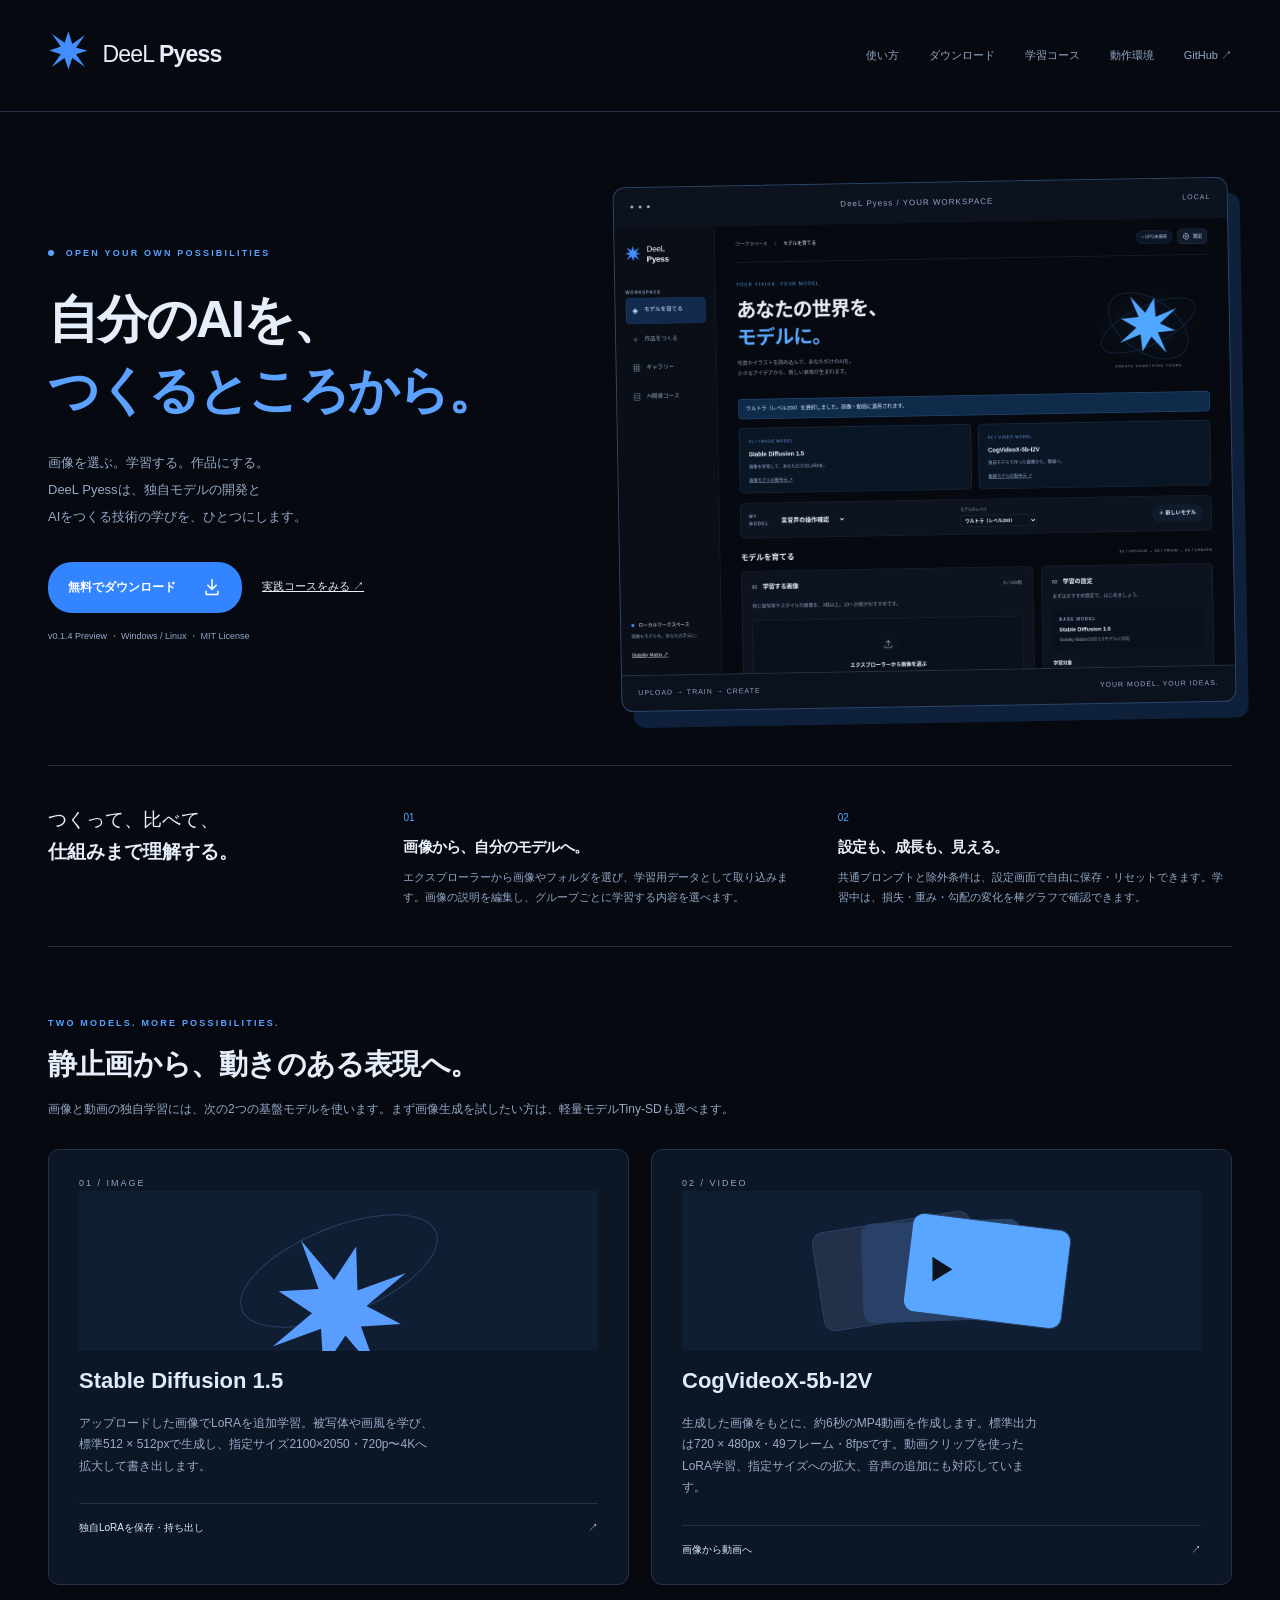
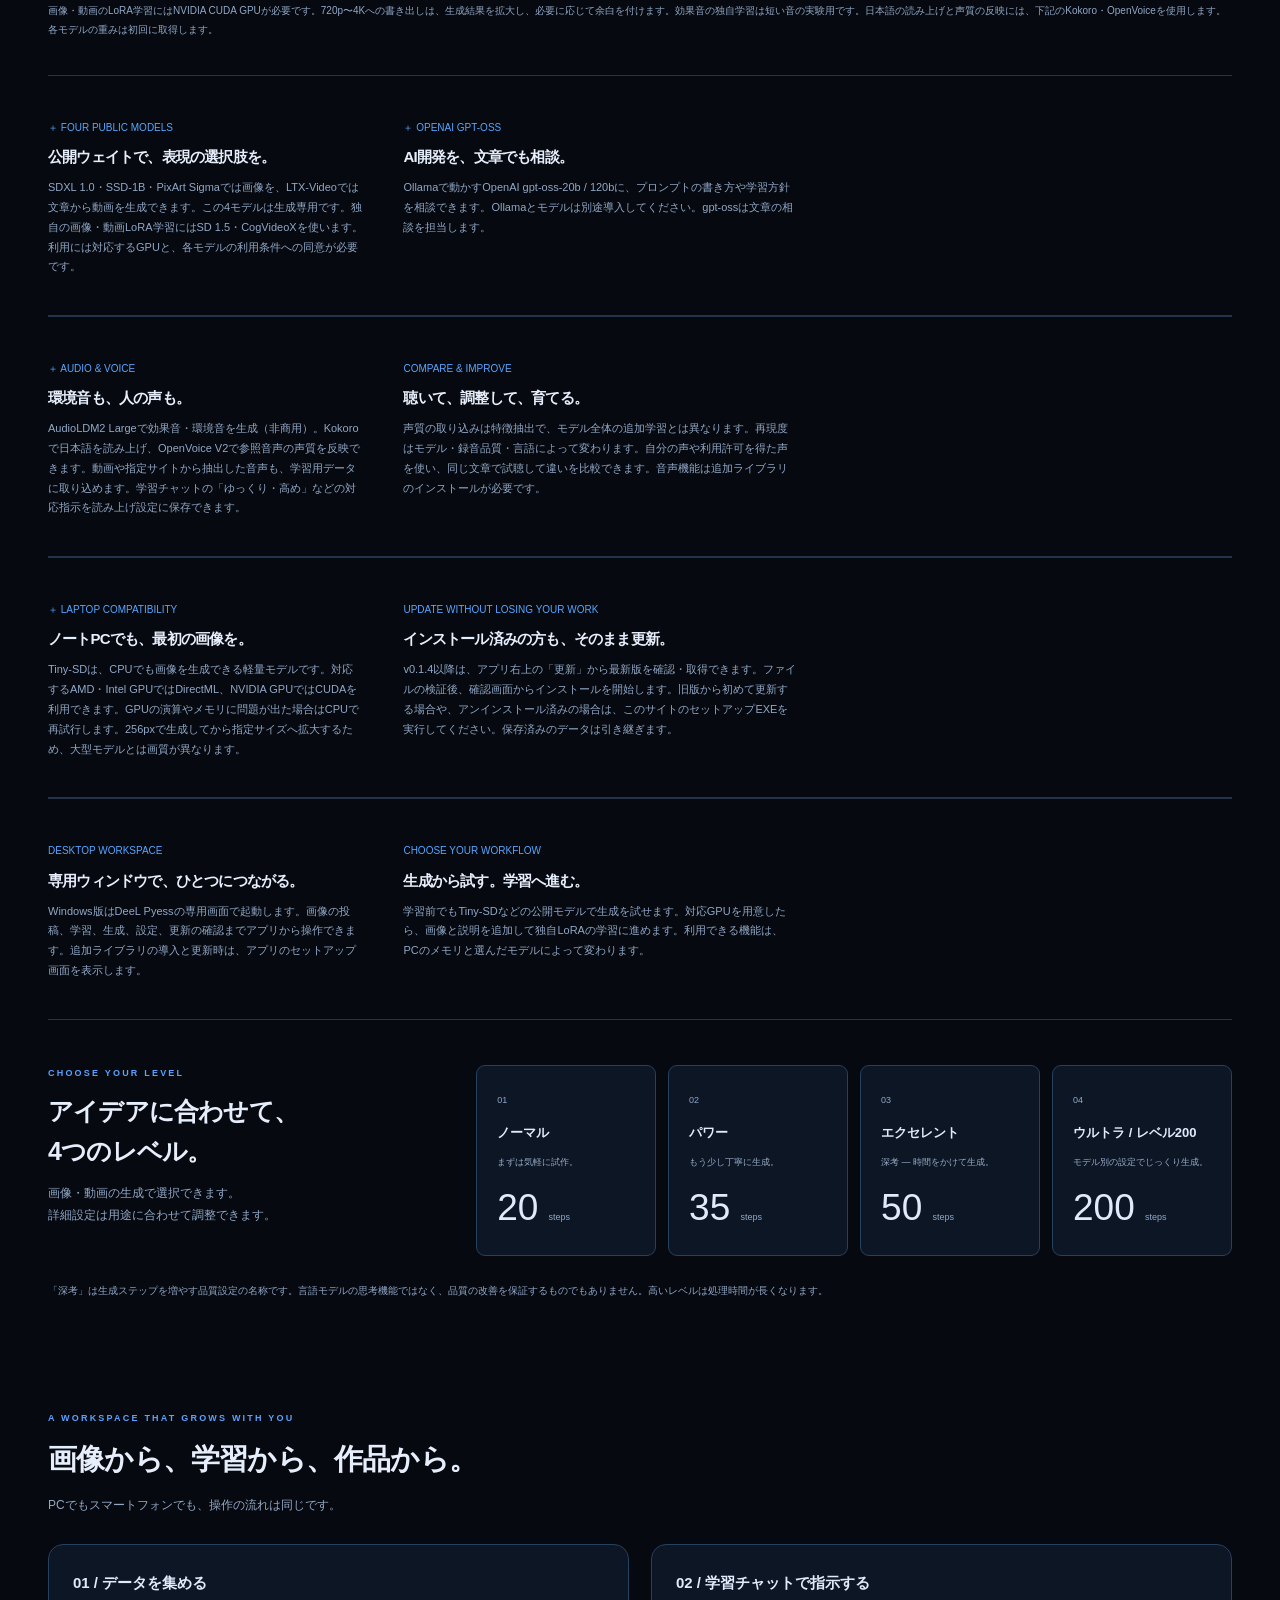
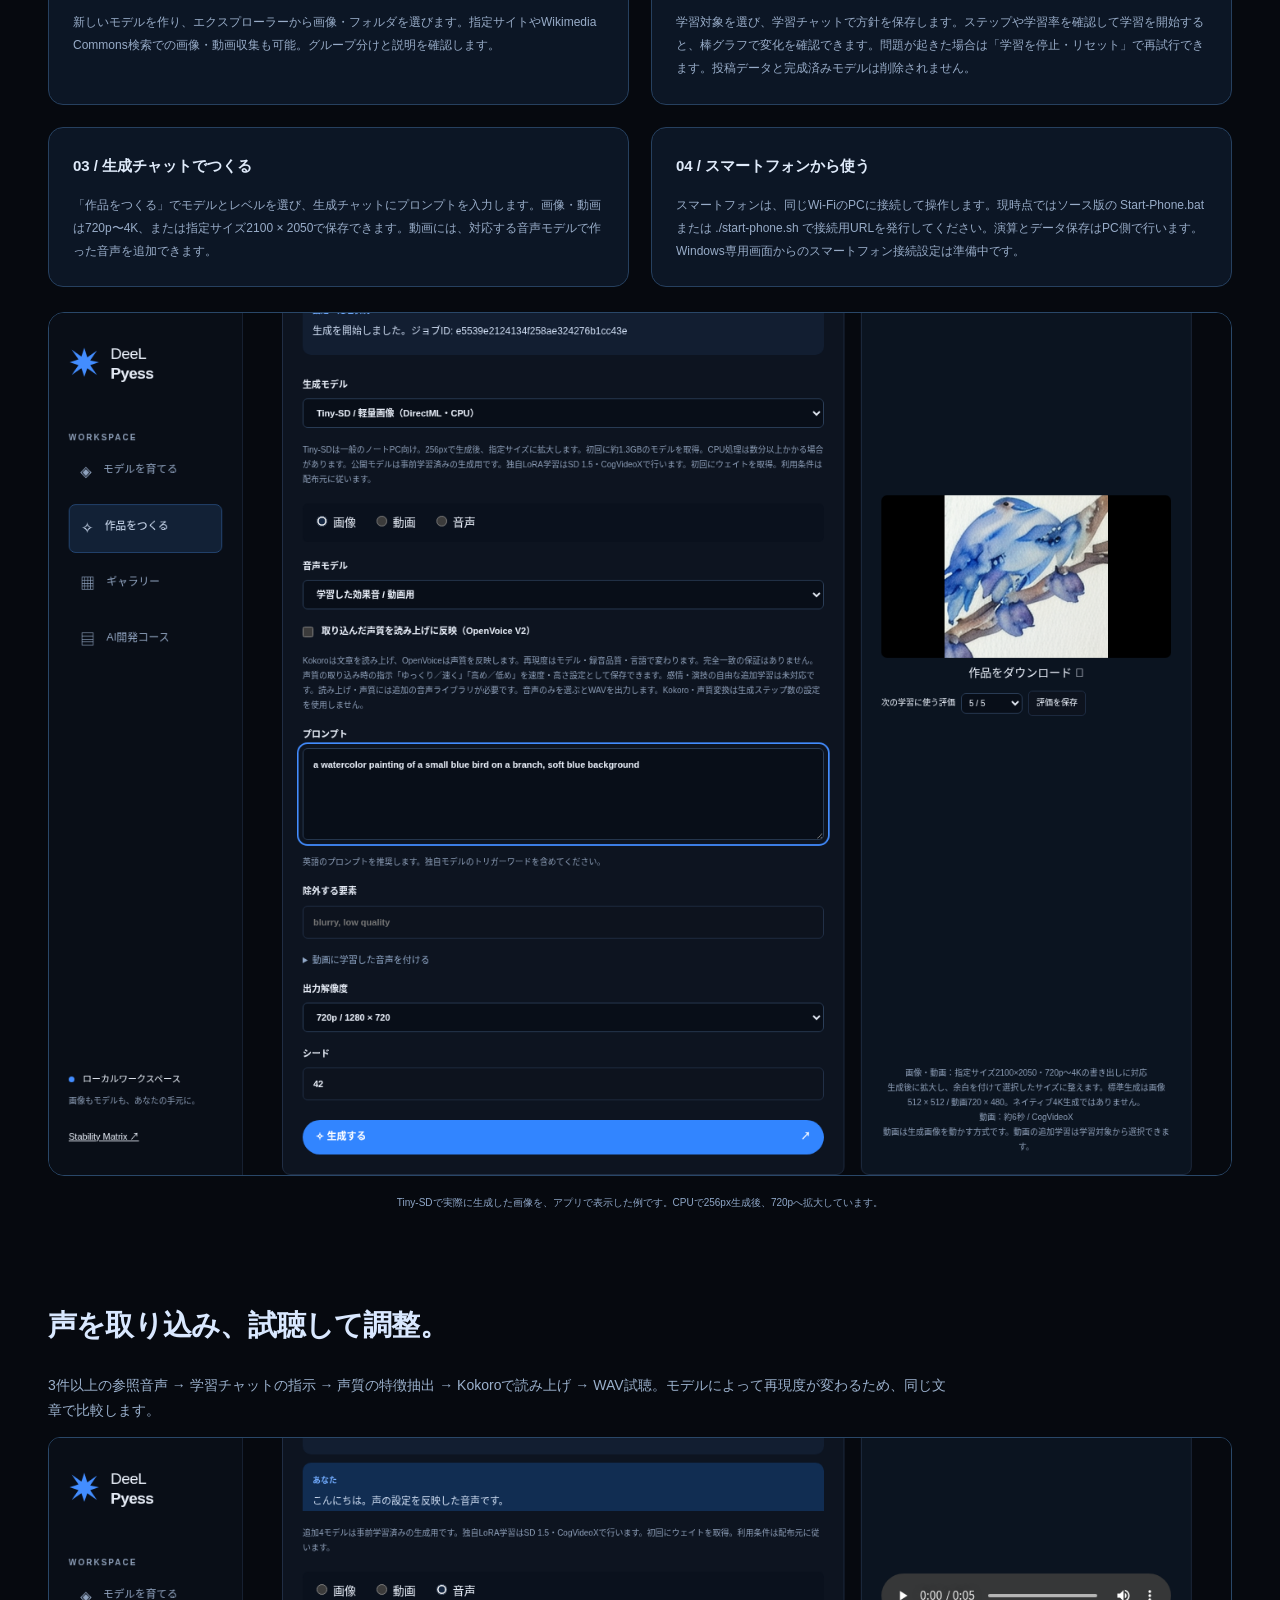
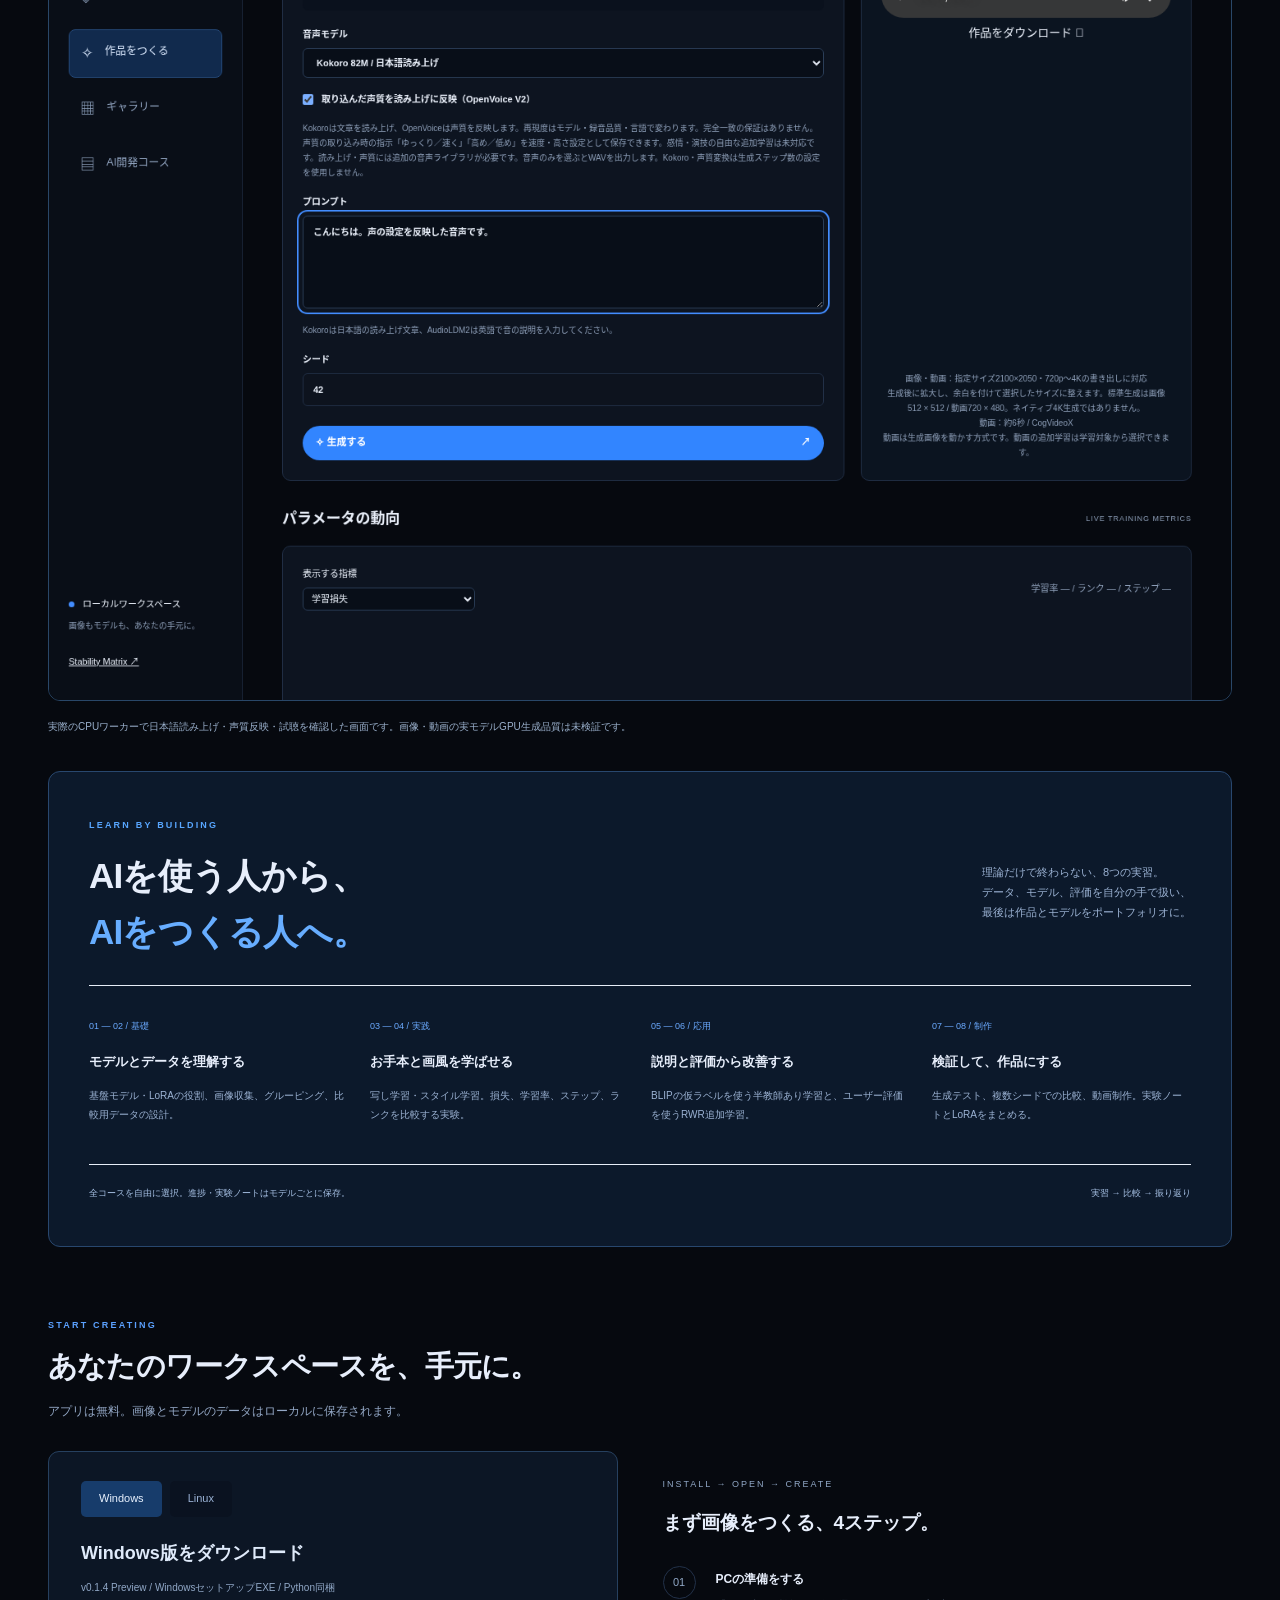
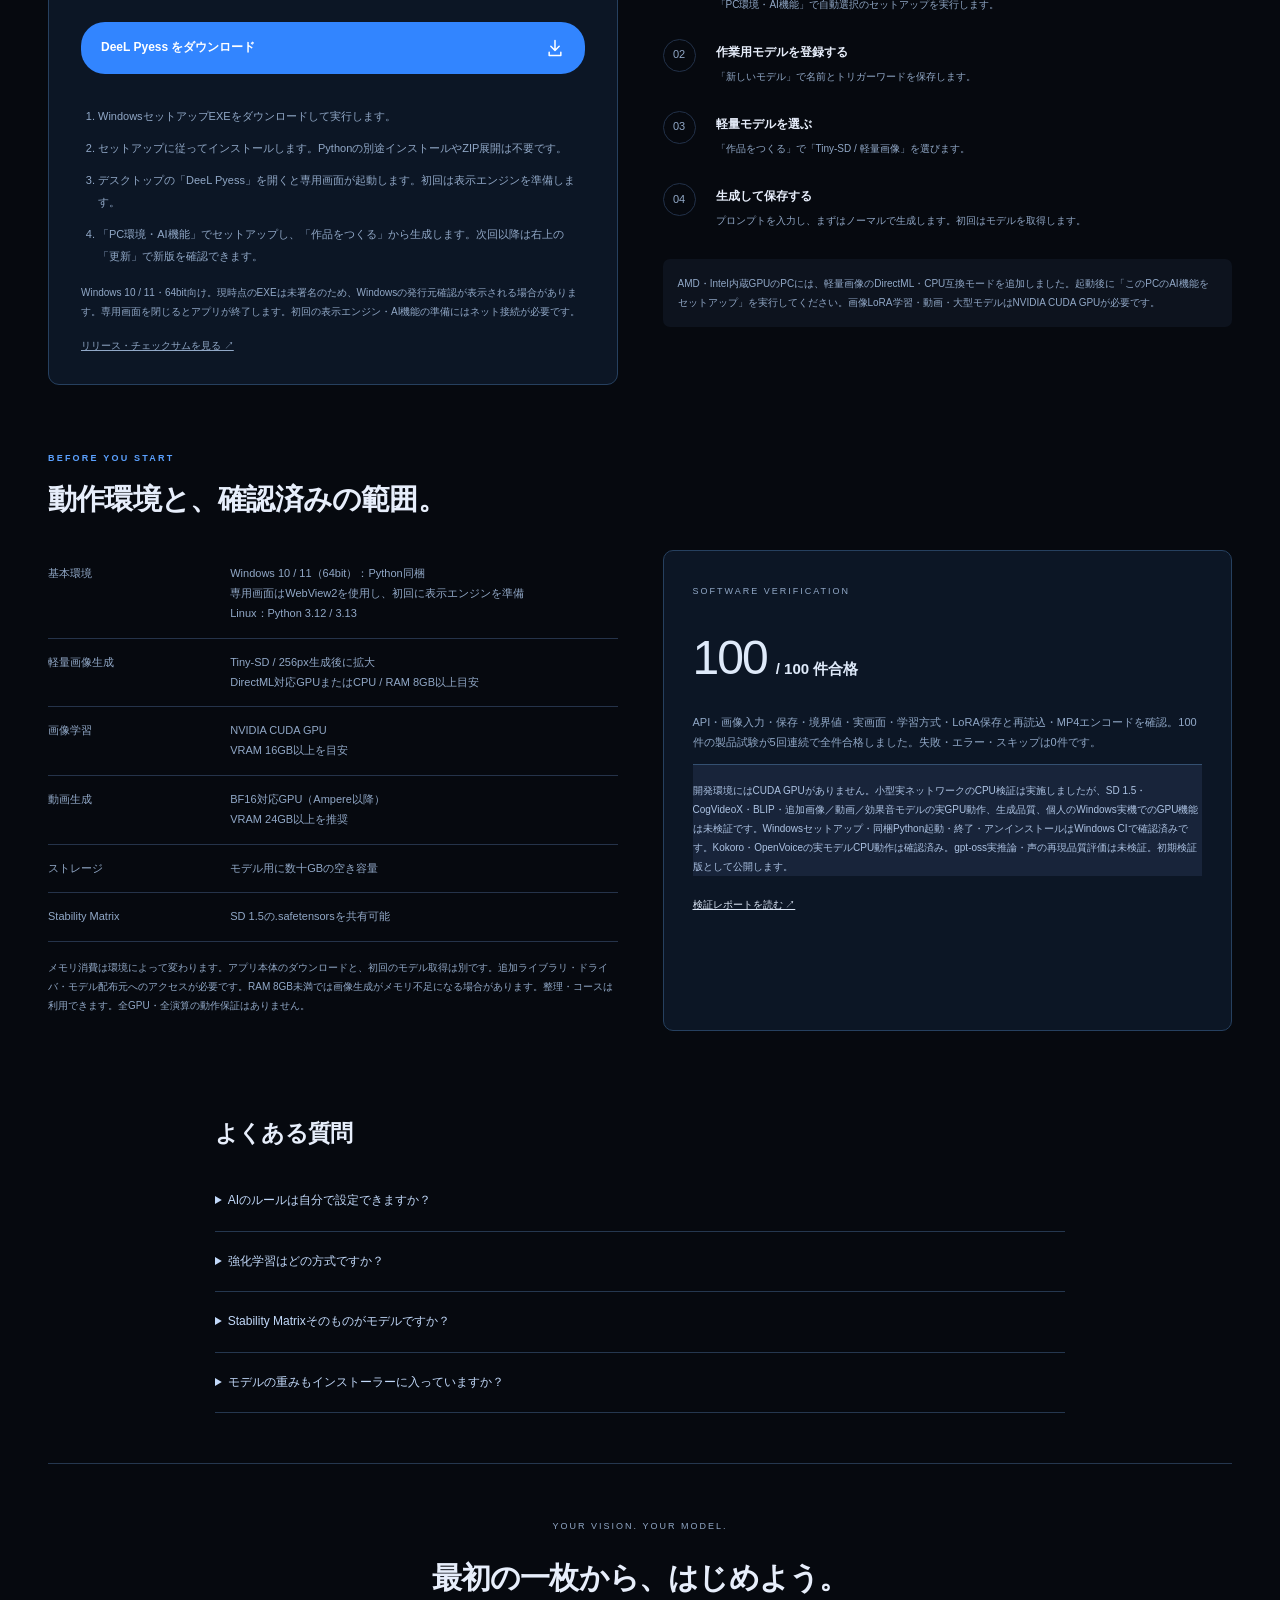
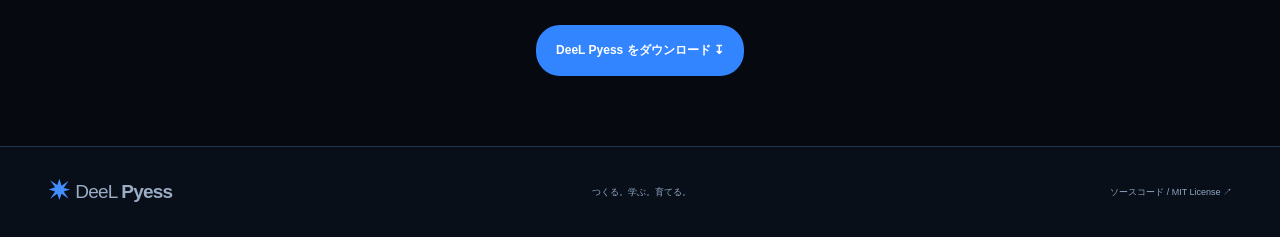
==== website/index.html @ 8d8ddb93 "Fix download icon rendering and course caption contrast on the public site" ====
<!doctype html><html lang="ja"><head><meta charset="utf-8"><meta name="viewport" content="width=device-width,initial-scale=1"><meta name="description" content="DeeL Pyess — 画像から独自AIを育て、画像・動画を作る。実践型AI開発コースを備えたローカルアプリを無料ダウンロード。"><title>DeeL Pyess — 自分のAIを、つくるところから。</title><link rel="icon" href="data:image/svg+xml,%3Csvg xmlns='http://www.w3.org/2000/svg' viewBox='0 0 40 40'%3E%3Crect width='40' height='40' rx='10' fill='%233285ff'/%3E%3Cpath d='M20 5L24 16L35 20L24 24L20 35L16 24L5 20L16 16Z' fill='%23ffffff'/%3E%3C/svg%3E"><link rel="stylesheet" href="site.css"><script defer src="site.js"></script></head><body>
<header class="site-header"><a href="#" class="logo"><span><svg class="star-symbol" aria-hidden="true" viewBox="0 0 32 32"><path d="M16 1 19 11 29 4 22 14 31 16 22 19 29 29 19 22 16 31 13 22 3 29 10 19 1 16 10 13 3 3 13 10Z"/></svg></span> DeeL <b>Pyess</b></a><nav><a href="#usage">使い方</a><a href="#download">ダウンロード</a><a href="#course">学習コース</a><a href="#requirements">動作環境</a><a href="https://github.com/icchan090pp/personal-ai-studio/tree/v0.1.4" target="_blank" rel="noreferrer">GitHub ↗</a></nav></header>
<main><section class="hero"><div class="hero-copy"><div class="eyebrow"><i></i> OPEN YOUR OWN POSSIBILITIES</div><h1>自分のAIを、<br><em>つくるところから。</em></h1><p>画像を選ぶ。学習する。作品にする。<br>DeeL Pyessは、独自モデルの開発と<br>AIをつくる技術の学びを、ひとつにします。</p><div class="hero-actions"><a class="button dark" href="#download">無料でダウンロード <svg aria-hidden="true" width="20" height="20" viewBox="0 0 24 24" fill="none" stroke="currentColor" stroke-width="1.8" stroke-linecap="round" stroke-linejoin="round"><path d="M12 3v12m-5-5 5 5 5-5M5 17v4h14v-4"/></svg></a><a class="text-link" href="#course">実践コースをみる ↗</a></div><div class="hero-note">v0.1.4 Preview ・ Windows / Linux ・ MIT License</div></div><div class="product-window"><div class="window-top"><span>● ● ●</span><b>DeeL Pyess / YOUR WORKSPACE</b><span>LOCAL</span></div><img src="app-preview.png" alt="DeeL Pyessの実際の画像アップロード・モデル学習画面" width="1440" height="1050"><div class="window-footer"><span>UPLOAD → TRAIN → CREATE</span><span>YOUR MODEL, YOUR IDEAS.</span></div></div></section>
<section class="principles"><p>つくって、比べて、<br><b>仕組みまで理解する。</b></p><div><span>01</span><h2>画像から、自分のモデルへ。</h2><p>エクスプローラーから画像やフォルダを選び、学習用データとして取り込みます。画像の説明を編集し、グループごとに学習する内容を選べます。</p></div><div><span>02</span><h2>設定も、成長も、見える。</h2><p>共通プロンプトと除外条件は、設定画面で自由に保存・リセットできます。学習中は、損失・重み・勾配の変化を棒グラフで確認できます。</p></div></section>
<section class="models" id="models"><div class="section-heading"><div class="eyebrow">TWO MODELS. MORE POSSIBILITIES.</div><h2>静止画から、動きのある表現へ。</h2><p>画像と動画の独自学習には、次の2つの基盤モデルを使います。まず画像生成を試したい方は、軽量モデルTiny-SDも選べます。</p></div><div class="model-grid"><article class="image-model"><div class="card-kicker">01 / IMAGE</div><div class="abstract-art" aria-hidden="true"><div class="art-ring"></div><div class="art-star"><svg class="star-symbol" aria-hidden="true" viewBox="0 0 32 32"><path d="M16 1 19 11 29 4 22 14 31 16 22 19 29 29 19 22 16 31 13 22 3 29 10 19 1 16 10 13 3 3 13 10Z"/></svg></div></div><h3>Stable Diffusion 1.5</h3><p>アップロードした画像でLoRAを追加学習。被写体や画風を学び、標準512 × 512pxで生成し、指定サイズ2100×2050・720p〜4Kへ拡大して書き出します。</p><div class="model-bottom">独自LoRAを保存・持ち出し <span>↗</span></div></article><article class="video-model"><div class="card-kicker">02 / VIDEO</div><div class="motion-art" aria-hidden="true"><span></span><span></span><span></span><b>▶</b></div><h3>CogVideoX-5b-I2V</h3><p>生成した画像をもとに、約6秒のMP4動画を作成します。標準出力は720 × 480px・49フレーム・8fpsです。動画クリップを使ったLoRA学習、指定サイズへの拡大、音声の追加にも対応しています。</p><div class="model-bottom">画像から動画へ <span>↗</span></div></article></div><p class="section-note">画像・動画のLoRA学習にはNVIDIA CUDA GPUが必要です。720p〜4Kへの書き出しは、生成結果を拡大し、必要に応じて余白を付けます。効果音の独自学習は短い音の実験用です。日本語の読み上げと声質の反映には、下記のKokoro・OpenVoiceを使用します。各モデルの重みは初回に取得します。</p></section>
<section class="principles"><div><span>＋ FOUR PUBLIC MODELS</span><h2>公開ウェイトで、表現の選択肢を。</h2><p>SDXL 1.0・SSD-1B・PixArt Sigmaでは画像を、LTX-Videoでは文章から動画を生成できます。この4モデルは生成専用です。独自の画像・動画LoRA学習にはSD 1.5・CogVideoXを使います。利用には対応するGPUと、各モデルの利用条件への同意が必要です。</p></div><div><span>＋ OPENAI GPT-OSS</span><h2>AI開発を、文章でも相談。</h2><p>Ollamaで動かすOpenAI gpt-oss-20b / 120bに、プロンプトの書き方や学習方針を相談できます。Ollamaとモデルは別途導入してください。gpt-ossは文章の相談を担当します。</p></div></section><section class="principles"><div><span>＋ AUDIO &amp; VOICE</span><h2>環境音も、人の声も。</h2><p>AudioLDM2 Largeで効果音・環境音を生成（非商用）。Kokoroで日本語を読み上げ、OpenVoice V2で参照音声の声質を反映できます。動画や指定サイトから抽出した音声も、学習用データに取り込めます。学習チャットの「ゆっくり・高め」などの対応指示を読み上げ設定に保存できます。</p></div><div><span>COMPARE &amp; IMPROVE</span><h2>聴いて、調整して、育てる。</h2><p>声質の取り込みは特徴抽出で、モデル全体の追加学習とは異なります。再現度はモデル・録音品質・言語によって変わります。自分の声や利用許可を得た声を使い、同じ文章で試聴して違いを比較できます。音声機能は追加ライブラリのインストールが必要です。</p></div></section><section class="principles"><div><span>＋ LAPTOP COMPATIBILITY</span><h2>ノートPCでも、最初の画像を。</h2><p>Tiny-SDは、CPUでも画像を生成できる軽量モデルです。対応するAMD・Intel GPUではDirectML、NVIDIA GPUではCUDAを利用できます。GPUの演算やメモリに問題が出た場合はCPUで再試行します。256pxで生成してから指定サイズへ拡大するため、大型モデルとは画質が異なります。</p></div><div><span>UPDATE WITHOUT LOSING YOUR WORK</span><h2>インストール済みの方も、そのまま更新。</h2><p>v0.1.4以降は、アプリ右上の「更新」から最新版を確認・取得できます。ファイルの検証後、確認画面からインストールを開始します。旧版から初めて更新する場合や、アンインストール済みの場合は、このサイトのセットアップEXEを実行してください。保存済みのデータは引き継ぎます。</p></div></section><section class="principles"><div><span>DESKTOP WORKSPACE</span><h2>専用ウィンドウで、ひとつにつながる。</h2><p>Windows版はDeeL Pyessの専用画面で起動します。画像の投稿、学習、生成、設定、更新の確認までアプリから操作できます。追加ライブラリの導入と更新時は、アプリのセットアップ画面を表示します。</p></div><div><span>CHOOSE YOUR WORKFLOW</span><h2>生成から試す。学習へ進む。</h2><p>学習前でもTiny-SDなどの公開モデルで生成を試せます。対応GPUを用意したら、画像と説明を追加して独自LoRAの学習に進めます。利用できる機能は、PCのメモリと選んだモデルによって変わります。</p></div></section><section class="levels"><div><div class="eyebrow">CHOOSE YOUR LEVEL</div><h2>アイデアに合わせて、<br>4つのレベル。</h2><p>画像・動画の生成で選択できます。<br>詳細設定は用途に合わせて調整できます。</p></div><div class="level-grid"><article><span>01</span><h3>ノーマル</h3><p>まずは気軽に試作。</p><b>20 <small>steps</small></b></article><article><span>02</span><h3>パワー</h3><p>もう少し丁寧に生成。</p><b>35 <small>steps</small></b></article><article><span>03</span><h3>エクセレント</h3><p>深考 — 時間をかけて生成。</p><b>50 <small>steps</small></b></article><article><span>04</span><h3>ウルトラ / レベル200</h3><p>モデル別の設定でじっくり生成。</p><b>200 <small>steps</small></b></article></div><p class="section-note">「深考」は生成ステップを増やす品質設定の名称です。言語モデルの思考機能ではなく、品質の改善を保証するものでもありません。高いレベルは処理時間が長くなります。</p></section>
<section class="usage" id="usage"><div class="section-heading"><div class="eyebrow">A WORKSPACE THAT GROWS WITH YOU</div><h2>画像から、学習から、作品から。</h2><p>PCでもスマートフォンでも、操作の流れは同じです。</p></div><div class="usage-grid"><article><b>01 / データを集める</b><p>新しいモデルを作り、エクスプローラーから画像・フォルダを選びます。指定サイトやWikimedia Commons検索での画像・動画収集も可能。グループ分けと説明を確認します。</p></article><article><b>02 / 学習チャットで指示する</b><p>学習対象を選び、学習チャットで方針を保存します。ステップや学習率を確認して学習を開始すると、棒グラフで変化を確認できます。問題が起きた場合は「学習を停止・リセット」で再試行できます。投稿データと完成済みモデルは削除されません。</p></article><article><b>03 / 生成チャットでつくる</b><p>「作品をつくる」でモデルとレベルを選び、生成チャットにプロンプトを入力します。画像・動画は720p〜4K、または指定サイズ2100 × 2050で保存できます。動画には、対応する音声モデルで作った音声を追加できます。</p></article><article><b>04 / スマートフォンから使う</b><p>スマートフォンは、同じWi-FiのPCに接続して操作します。現時点ではソース版の Start-Phone.bat または ./start-phone.sh で接続用URLを発行してください。演算とデータ保存はPC側で行います。Windows専用画面からのスマートフォン接続設定は準備中です。</p></article></div><div class="usage-screen"><img src="app-generate.png" alt="学習チャットと分離した生成チャット。画像・動画と4K出力を選ぶ実際のアプリ画面" loading="lazy"><p>Tiny-SDで実際に生成した画像を、アプリで表示した例です。CPUで256px生成後、720pへ拡大しています。</p></div></section><section class="voice-screen"><h2>声を取り込み、試聴して調整。</h2><p>3件以上の参照音声 → 学習チャットの指示 → 声質の特徴抽出 → Kokoroで読み上げ → WAV試聴。モデルによって再現度が変わるため、同じ文章で比較します。</p><img src="app-voice.png" alt="KokoroとOpenVoiceで生成した実際の音声をアプリで試聴する画面" width="1440" height="1050" loading="lazy"><p class="section-note">実際のCPUワーカーで日本語読み上げ・声質反映・試聴を確認した画面です。画像・動画の実モデルGPU生成品質は未検証です。</p></section><section class="course" id="course"><div class="course-top"><div><div class="eyebrow">LEARN BY BUILDING</div><h2>AIを使う人から、<br><em>AIをつくる人へ。</em></h2></div><p>理論だけで終わらない、8つの実習。<br>データ、モデル、評価を自分の手で扱い、<br>最後は作品とモデルをポートフォリオに。</p></div><div class="curriculum"><article><span>01 — 02 / 基礎</span><h3>モデルとデータを理解する</h3><p>基盤モデル・LoRAの役割、画像収集、グルーピング、比較用データの設計。</p></article><article><span>03 — 04 / 実践</span><h3>お手本と画風を学ばせる</h3><p>写し学習・スタイル学習。損失、学習率、ステップ、ランクを比較する実験。</p></article><article><span>05 — 06 / 応用</span><h3>説明と評価から改善する</h3><p>BLIPの仮ラベルを使う半教師あり学習と、ユーザー評価を使うRWR追加学習。</p></article><article><span>07 — 08 / 制作</span><h3>検証して、作品にする</h3><p>生成テスト、複数シードでの比較、動画制作。実験ノートとLoRAをまとめる。</p></article></div><div class="course-foot">全コースを自由に選択。進捗・実験ノートはモデルごとに保存。<span>実習 → 比較 → 振り返り</span></div></section>
<section class="download" id="download"><div class="section-heading"><div class="eyebrow">START CREATING</div><h2>あなたのワークスペースを、手元に。</h2><p>アプリは無料。画像とモデルのデータはローカルに保存されます。</p></div><div class="download-layout"><article class="download-card"><div class="os-tabs" role="tablist" aria-label="インストールするOS"><button role="tab" aria-selected="true" data-os="windows">Windows</button><button role="tab" aria-selected="false" data-os="linux">Linux</button></div><h3 id="os-title">Windows版をダウンロード</h3><p>v0.1.4 Preview / WindowsセットアップEXE / Python同梱</p><a id="download-link" class="button dark full" href="https://github.com/icchan090pp/personal-ai-studio/releases/download/v0.1.4/DeeL-Pyess-Setup-v0.1.4-Windows-x64.exe">DeeL Pyess をダウンロード <svg aria-hidden="true" width="20" height="20" viewBox="0 0 24 24" fill="none" stroke="currentColor" stroke-width="1.8" stroke-linecap="round" stroke-linejoin="round"><path d="M12 3v12m-5-5 5 5 5-5M5 17v4h14v-4"/></svg></a><div id="os-instructions"><ol><li>WindowsセットアップEXEをダウンロードして実行します。</li><li>セットアップに従ってインストールします。Pythonの別途インストールやZIP展開は不要です。</li><li>デスクトップの「DeeL Pyess」を開くと専用画面が起動します。初回は表示エンジンを準備します。</li><li>「PC環境・AI機能」でセットアップし、「作品をつくる」から生成します。次回以降は右上の「更新」で新版を確認できます。</li></ol></div><p class="section-note">Windows 10 / 11・64bit向け。現時点のEXEは未署名のため、Windowsの発行元確認が表示される場合があります。専用画面を閉じるとアプリが終了します。初回の表示エンジン・AI機能の準備にはネット接続が必要です。</p><a class="sub-link" href="https://github.com/icchan090pp/personal-ai-studio/releases/tag/v0.1.4" target="_blank" rel="noreferrer">リリース・チェックサムを見る ↗</a></article><article class="install-guide"><div class="card-kicker">INSTALL → OPEN → CREATE</div><h3>まず画像をつくる、4ステップ。</h3><ol><li><span>01</span><div><b>PCの準備をする</b><p>「PC環境・AI機能」で自動選択のセットアップを実行します。</p></div></li><li><span>02</span><div><b>作業用モデルを登録する</b><p>「新しいモデル」で名前とトリガーワードを保存します。</p></div></li><li><span>03</span><div><b>軽量モデルを選ぶ</b><p>「作品をつくる」で「Tiny-SD / 軽量画像」を選びます。</p></div></li><li><span>04</span><div><b>生成して保存する</b><p>プロンプトを入力し、まずはノーマルで生成します。初回はモデルを取得します。</p></div></li></ol><div class="install-note">AMD・Intel内蔵GPUのPCには、軽量画像のDirectML・CPU互換モードを追加しました。起動後に「このPCのAI機能をセットアップ」を実行してください。画像LoRA学習・動画・大型モデルはNVIDIA CUDA GPUが必要です。</div></article></div></section>
<section id="requirements" class="requirements"><div class="section-heading"><div class="eyebrow">BEFORE YOU START</div><h2>動作環境と、確認済みの範囲。</h2></div><div class="requirements-grid"><div><table><tbody><tr><th>基本環境</th><td>Windows 10 / 11（64bit）：Python同梱<br>専用画面はWebView2を使用し、初回に表示エンジンを準備<br>Linux：Python 3.12 / 3.13</td></tr><tr><th>軽量画像生成</th><td>Tiny-SD / 256px生成後に拡大<br>DirectML対応GPUまたはCPU / RAM 8GB以上目安</td></tr><tr><th>画像学習</th><td>NVIDIA CUDA GPU<br>VRAM 16GB以上を目安</td></tr><tr><th>動画生成</th><td>BF16対応GPU（Ampere以降）<br>VRAM 24GB以上を推奨</td></tr><tr><th>ストレージ</th><td>モデル用に数十GBの空き容量</td></tr><tr><th>Stability Matrix</th><td>SD 1.5の.safetensorsを共有可能</td></tr></tbody></table><p class="section-note">メモリ消費は環境によって変わります。アプリ本体のダウンロードと、初回のモデル取得は別です。追加ライブラリ・ドライバ・モデル配布元へのアクセスが必要です。RAM 8GB未満では画像生成がメモリ不足になる場合があります。整理・コースは利用できます。全GPU・全演算の動作保証はありません。</p></div><div class="verification"><span class="card-kicker">SOFTWARE VERIFICATION</span><h3><b>100</b> / 100 件合格</h3><p>API・画像入力・保存・境界値・実画面・学習方式・LoRA保存と再読込・MP4エンコードを確認。100件の製品試験が5回連続で全件合格しました。失敗・エラー・スキップは0件です。</p><div class="verification-limit">開発環境にはCUDA GPUがありません。小型実ネットワークのCPU検証は実施しましたが、SD 1.5・CogVideoX・BLIP・追加画像／動画／効果音モデルの実GPU動作、生成品質、個人のWindows実機でのGPU機能は未検証です。Windowsセットアップ・同梱Python起動・終了・アンインストールはWindows CIで確認済みです。Kokoro・OpenVoiceの実モデルCPU動作は確認済み。gpt-oss実推論・声の再現品質評価は未検証。初期検証版として公開します。</div><a href="https://github.com/icchan090pp/personal-ai-studio/blob/v0.1.4/docs/verification.md" target="_blank" rel="noreferrer">検証レポートを読む ↗</a></div></div></section>
<section class="faq"><h2>よくある質問</h2><details><summary>AIのルールは自分で設定できますか？</summary><p>ユーザー設定の共通プロンプトと除外条件は初期値が空です。設定マークから保存・リセットできます。これはモデルへ渡す生成条件の設定で、基盤モデルの学習済みの性質を消す機能ではありません。</p></details><details><summary>強化学習はどの方式ですか？</summary><p>生成画像への1〜5の評価を使う、報酬重み付き回帰（RWR）です。好みの結果を重視して既存LoRAを継続学習します。PPOやDDPOによる方策勾配法は含みません。</p></details><details><summary>Stability Matrixそのものがモデルですか？</summary><p>Stability Matrixはモデルとツールを管理するアプリです。DeeL Pyessは独立したアプリとして、Stability Matrixで管理するSD 1.5チェックポイントを読み、互換形式のLoRAを書き出します。</p></details><details><summary>モデルの重みもインストーラーに入っていますか？</summary><p>WindowsのEXEにはアプリ・専用画面・Pythonを同梱しています。Linux用ZIPにはソースコードと起動スクリプトが入っています。AI処理用ライブラリとモデルの重みは、セットアップ時または初回利用時に取得します。モデルごとに利用条件が異なります。</p></details></section>
<section class="last-call"><span>YOUR VISION. YOUR MODEL.</span><h2>最初の一枚から、はじめよう。</h2><a class="button dark" href="#download">DeeL Pyess をダウンロード ↧</a></section></main><footer><a class="logo" href="#"><svg class="star-symbol" aria-hidden="true" viewBox="0 0 32 32"><path d="M16 1 19 11 29 4 22 14 31 16 22 19 29 29 19 22 16 31 13 22 3 29 10 19 1 16 10 13 3 3 13 10Z"/></svg> DeeL <b>Pyess</b></a><span>つくる。学ぶ。育てる。</span><a href="https://github.com/icchan090pp/personal-ai-studio/tree/v0.1.4" target="_blank" rel="noreferrer">ソースコード / MIT License ↗</a></footer></body></html>
---- website/site.css ----
:root{--ink:#e7edf7;--green:#58a6ff;--cream:#0d131e;--line:#223149}*{box-sizing:border-box}html{scroll-behavior:smooth;scroll-padding-top:85px}body{margin:0;background:var(--cream);color:var(--ink);font:14px/1.8 Arial,'Noto Sans JP',sans-serif}a{color:inherit;text-decoration:none}button,input{font:inherit}button{cursor:pointer}a,button,summary{outline-offset:5px}.site-header{max-width:1360px;margin:auto;padding:25px 48px;display:flex;align-items:center;justify-content:space-between;border-bottom:1px solid var(--line);gap:20px}.logo{font-size:23px;letter-spacing:-.8px;white-space:nowrap;font-weight:500}.logo span{color:#91a8c7;font-size:34px;vertical-align:middle;margin-right:8px}.logo b{font-weight:750}.site-header nav{display:flex;gap:30px;font-size:11px;color:#91a8c7}main{max-width:1360px;margin:auto;padding:0 48px}.hero{display:grid;grid-template-columns:1fr 1.15fr;gap:35px;align-items:center;padding:70px 0 58px}.eyebrow{font-size:9px;letter-spacing:2.2px;color:#91a8c7;font-weight:600}.eyebrow i{display:inline-block;width:6px;height:6px;background:#58a6ff;border-radius:50%;margin-right:7px}h1{font-size:51px;line-height:1.4;letter-spacing:-2px;margin:23px 0 22px;font-weight:650}em{color:#91a8c7;font-style:normal}.hero-copy>p{font-size:13px;color:#91a8c7;line-height:2.1}.hero-actions{display:flex;align-items:center;gap:20px;margin-top:31px}.button{display:inline-flex;align-items:center;justify-content:space-between;gap:26px;border-radius:6px;padding:15px 20px;font-size:12px;font-weight:600}.dark{background:var(--ink);color:#0d131e}.text-link{font-size:11px;text-decoration:underline}.hero-note{font-size:9px;color:#91a8c7;margin-top:15px}.product-window{border:1px solid #223149;background:#0e1520;border-radius:12px;overflow:hidden;box-shadow:12px 16px 0 #0d131e;transform:rotate(-1deg)}.window-top{display:flex;justify-content:space-between;font-size:7px;padding:13px 16px;color:#91a8c7;gap:7px;background:#0d131e;letter-spacing:1px}.window-top b{font-size:8px;font-weight:500}.product-window img{display:block;width:100%;height:auto}.window-footer{display:flex;justify-content:space-between;padding:11px 16px;font-size:7px;letter-spacing:1px;color:#91a8c7;border-top:1px solid var(--line)}.principles{display:grid;grid-template-columns:.8fr 1fr 1fr;gap:40px;border-top:1px solid var(--line);border-bottom:1px solid var(--line);padding:38px 0}.principles>p{font-size:19px;line-height:1.7;margin:0}.principles>div>span{font-size:10px;color:#58a6ff}.principles h2{font-size:15px;margin:6px 0 9px}.principles div p{font-size:11px;color:#91a8c7;margin:0}.section-heading{margin-bottom:28px}h2{font-size:29px;letter-spacing:-.8px;line-height:1.6;font-weight:600}.section-heading h2{margin:10px 0}.section-heading>p,.levels>div>p{font-size:12px;color:#91a8c7}.models{padding:68px 0 20px}.model-grid{display:grid;grid-template-columns:1fr 1fr;gap:22px}.model-grid article{border-radius:11px;border:1px solid var(--line);padding:25px 30px}.image-model{background:#0d131e}.video-model{background:#0d131e}.card-kicker{font-size:9px;letter-spacing:2px;color:#91a8c7}.model-grid h3{font-size:22px;margin:10px 0}.model-grid p{font-size:12px;color:#91a8c7;max-width:360px}.model-bottom{display:flex;justify-content:space-between;font-size:10px;border-top:1px solid #223149;margin-top:26px;padding-top:15px}.abstract-art,.motion-art{height:160px;display:grid;place-items:center;position:relative;overflow:hidden}.art-star{font-size:135px;color:#58a6ff;transform:rotate(15deg);text-shadow:7px 7px #223149}.art-ring{position:absolute;width:210px;height:88px;border:1px solid #294166;border-radius:50%;transform:rotate(-22deg)}.motion-art span{position:absolute;width:160px;height:100px;border:1px solid #294166;border-radius:12px;transform:translateX(-45px) rotate(-9deg);background:#223149}.motion-art span:nth-child(2){transform:translateX(0) rotate(-2deg);background:#294166}.motion-art span:nth-child(3){transform:translateX(45px) rotate(7deg);background:#58a6ff}.motion-art b{z-index:1;font-size:28px;color:#0d131e}.section-note{font-size:10px;color:#91a8c7;line-height:1.9;margin:16px 0}.levels{display:grid;grid-template-columns:.8fr 1.5fr;gap:25px;padding:45px 0 65px}.levels h2{font-size:25px;margin:10px 0}.level-grid{display:grid;grid-template-columns:repeat(3,1fr);gap:12px;align-items:center}.level-grid article{padding:20px;background:#0e1520;border:1px solid var(--line);border-radius:9px}.level-grid article>span{font-size:9px;color:#91a8c7}.level-grid h3{font-size:13px;margin:10px 0}.level-grid p{font-size:9px;color:#91a8c7}.level-grid b{font-size:37px;font-weight:500;line-height:1.5}.level-grid small{font-size:9px;color:#91a8c7}.levels>.section-note{grid-column:1/-1;margin:0}.course{background:#e7edf7;color:#0d131e;border-radius:12px;padding:45px 40px}.course-top{display:flex;justify-content:space-between;gap:25px}.course-top h2{font-size:35px;margin:15px 0 25px}.course-top em{color:#294166}.course-top .eyebrow{color:#58a6ff}.course-top>p{color:#58a6ff;font-size:11px;padding-top:35px}.curriculum{display:grid;grid-template-columns:repeat(4,1fr);gap:22px;padding-top:26px;border-top:1px solid #e7edf7}.curriculum article>span{font-size:9px;color:#58a6ff}.curriculum h3{font-size:13px;line-height:1.7}.curriculum p{font-size:10px;color:#58a6ff;line-height:1.9}.course-foot{display:flex;justify-content:space-between;gap:15px;font-size:9px;color:#58a6ff;border-top:1px solid #e7edf7;padding-top:20px;margin-top:30px}.course-foot span{color:#a8c2e6}.download{padding:70px 0 45px}.download-layout{display:grid;grid-template-columns:1fr 1fr;gap:45px}.download-card{border:1px solid #223149;border-radius:11px;background:#0e1520;padding:29px 32px}.os-tabs{display:flex;gap:8px;margin-bottom:20px}.os-tabs button{background:#0d131e;border:0;border-radius:5px;font-size:11px;padding:8px 18px;color:#91a8c7}.os-tabs button[aria-selected=true]{background:#e7edf7;color:#0d131e}.download-card h3{font-size:18px;margin:12px 0 7px}.download-card>p{font-size:10px;color:#91a8c7}.full{width:100%;margin:15px 0 20px}.download-card ol{font-size:11px;line-height:2;padding-left:17px;color:#91a8c7}.download-card li{margin-bottom:10px}code{font-size:10px;background:#0d131e;border-radius:3px;padding:3px 5px;overflow-wrap:anywhere}.sub-link{display:block;font-size:10px;text-decoration:underline;color:#91a8c7;margin-top:13px}.install-guide{padding:25px 0}.install-guide h3{font-size:19px;margin:14px 0 26px}.install-guide ol{list-style:none;padding:0;display:flex;flex-direction:column;gap:21px}.install-guide li{display:flex;gap:20px}.install-guide li>span{font-size:11px;color:#91a8c7;border:1px solid #223149;min-width:33px;height:33px;display:grid;place-items:center;border-radius:50%}.install-guide b{font-size:12px}.install-guide li p{font-size:10px;color:#91a8c7;margin:4px 0}.install-note{font-size:10px;background:#0d131e;border-radius:7px;padding:15px;margin-top:25px;line-height:1.9;color:#91a8c7}.requirements{padding:20px 0 40px}.requirements-grid{display:grid;grid-template-columns:1fr 1fr;gap:45px}table{width:100%;border-collapse:collapse;font-size:11px}th,td{padding:14px 0;border-bottom:1px solid var(--line);text-align:left;vertical-align:top}th{width:32%;font-weight:500;color:#91a8c7}td{color:#91a8c7}.verification{border-radius:10px;border:1px solid var(--line);padding:26px 29px;background:#0d131e}.verification h3{font-size:15px;margin:12px 0}.verification h3 b{font-size:48px;font-weight:500;letter-spacing:-2px;margin-right:5px}.verification>p{font-size:11px;color:#91a8c7}.verification-limit{font-size:10px;line-height:1.9;color:#91a8c7;border-top:1px solid #223149;padding-top:16px}.verification a{font-size:10px;display:inline-block;margin-top:20px;text-decoration:underline}.faq{padding:25px 0 50px;max-width:850px;margin:auto}.faq h2{font-size:23px}.faq details{border-bottom:1px solid var(--line);padding:19px 0;font-size:12px}.faq summary{cursor:pointer}.faq p{font-size:11px;color:#91a8c7;padding:0 5px}.last-call{text-align:center;padding:48px 0 70px;border-top:1px solid var(--line)}.last-call>span{font-size:9px;color:#91a8c7;letter-spacing:2px}.last-call h2{font-size:30px;margin:16px 0 23px}footer{max-width:1360px;margin:auto;padding:28px 48px;border-top:1px solid var(--line);display:flex;justify-content:space-between;gap:25px;align-items:center}footer .logo{font-size:19px}footer>span,footer>a:last-child{font-size:9px;color:#91a8c7}@media(max-width:1000px){h1{font-size:37px}.hero{gap:25px}.site-header nav{gap:18px}.hero-actions{gap:12px;flex-wrap:wrap}.button{padding:12px 15px;font-size:11px}.principles{gap:22px}.levels{grid-template-columns:1fr}.level-grid article{padding:20px}.curriculum{grid-template-columns:1fr 1fr}.course-top>p{max-width:260px}.download-layout,.requirements-grid{gap:25px}}@media(max-width:600px){.site-header{padding:19px 22px;flex-wrap:wrap;gap:12px}.logo{font-size:22px}.site-header nav{width:100%;justify-content:space-between;font-size:9px;gap:12px}main{padding:0 22px}.hero{grid-template-columns:1fr;padding:35px 0 35px;gap:32px}h1{font-size:38px;letter-spacing:-1.5px}.hero-copy>p{font-size:12px}.hero-actions{gap:20px}.product-window{box-shadow:7px 10px 0 #0d131e}.principles{grid-template-columns:1fr;gap:24px;padding:30px 0}.principles>p{font-size:21px}.principles h2{font-size:16px}.models{padding:38px 0 18px}h2{font-size:23px}.model-grid{grid-template-columns:1fr;gap:14px}.model-grid article{padding:21px}.model-grid h3{font-size:21px}.abstract-art,.motion-art{height:130px}.levels{padding:20px 0 35px;gap:15px}.level-grid{gap:7px}.level-grid article{padding:13px 10px}.level-grid h3{font-size:10px}.level-grid p{font-size:8px;min-height:29px}.level-grid b{font-size:29px}.level-grid small{font-size:8px}.course{padding:27px 23px}.course-top{display:block}.course-top h2{font-size:29px;margin:13px 0 14px}.course-top>p{padding:0;font-size:10px;max-width:none}.curriculum{gap:20px 16px;padding-top:20px;margin-top:25px}.curriculum h3{font-size:12px}.curriculum p{font-size:10px}.course-foot{display:block;font-size:8px}.course-foot span{display:block;margin-top:10px}.download{padding:38px 0 25px}.download-layout,.requirements-grid{grid-template-columns:1fr;gap:15px}.download-card{padding:24px}.install-guide{padding:15px 0}.requirements{padding:20px 0}.verification{padding:23px}.faq{padding:15px 0 30px}.last-call{padding:35px 0 40px}.last-call h2{font-size:25px}footer{padding:22px;gap:13px;flex-wrap:wrap}footer>span{display:none}footer>a:last-child{font-size:8px}.section-note{font-size:9px}}

.usage{padding:45px 0}.usage-grid{display:grid;grid-template-columns:repeat(2,1fr);gap:22px;margin:25px 0}.usage-grid article{background:#0d131e;border:1px solid #0d131e;padding:24px;border-radius:15px}.usage-grid b{font-size:15px}.usage-grid p{font-size:12px;line-height:1.9;margin:15px 0 0}.usage-screen img{width:100%;border-radius:16px;border:1px solid #0d131e}.usage-screen p{font-size:10px;color:#91a8c7;text-align:center}@media(max-width:700px){.usage-grid{grid-template-columns:1fr;gap:12px}.usage{padding:25px 0}.site-header nav{gap:10px;flex-wrap:wrap}.usage-grid article{padding:20px}}

:root{color-scheme:dark;--ink:#e7eefb;--green:#438dff;--cream:#06090f;--line:#25334a}.site-header{border-color:#243149}.logo span,em,.eyebrow{color:#5ba1ff}.site-header nav,.hero-copy>p,.section-heading>p{color:#94a8c6}.dark{background:#3285ff;color:white;border-radius:24px}.dark:hover{background:#559bff}.product-window{background:#0b121e;border-color:#2b456b;box-shadow:12px 16px 0 #0e203a}.window-bar{background:#101d30;color:#a2b8d8}.image-model,.video-model,.level-grid article,.download-card,.verification,.usage-grid article{background:#0c1625;border-color:#26405f;color:#dfeafa}.model-grid p,.level-grid p,.usage-grid p{color:#98acc8}.abstract-art,.motion-art{background:#101e34}.art-star{color:#599dff}.course{background:#0c192b;border:1px solid #28476e}.course h2 em{color:#67adff}.course-foot{color:#9ab4d8}.download-card .button{background:#3285ff;color:white}.os-tabs button{background:#0a1220;border-color:#2a4365;color:#9bb3d6}.os-tabs button[aria-selected=true]{background:#173c6b;color:#e9f2ff}.verification-limit{background:#18243a;color:#adc3e3;border-color:#345071}.usage-screen img{border-color:#294768}.usage-screen p{color:#8fa7c8}summary{color:#c2d9fa}.faq details{border-color:#25374f}.last-call{border-color:#25374f}footer{background:#090f19;border-color:#25374f;color:#9aacc6}

.star-symbol{display:inline-block;width:1em;height:1em;vertical-align:-.12em;fill:currentColor}.logo .star-symbol{color:#438dff;width:1.2em;height:1.2em}.art-core .star-symbol{color:#58a6ff}
.course{color:#e7eefb}.course-top h2,.curriculum h3{color:#e7eefb}.course-top>p,.curriculum p{color:#9cb3d4}.curriculum article>span{color:#6baaff}.course-foot{color:#a8c2e6}

.level-grid{grid-template-columns:repeat(4,minmax(0,1fr))}@media(max-width:600px){.level-grid{grid-template-columns:repeat(2,minmax(0,1fr))}}

.voice-screen{margin:35px 0;color:#d9e8ff}.voice-screen img{display:block;width:100%;height:auto;border:1px solid #294768;border-radius:12px}.voice-screen>p{max-width:900px;color:#9bb1cd}
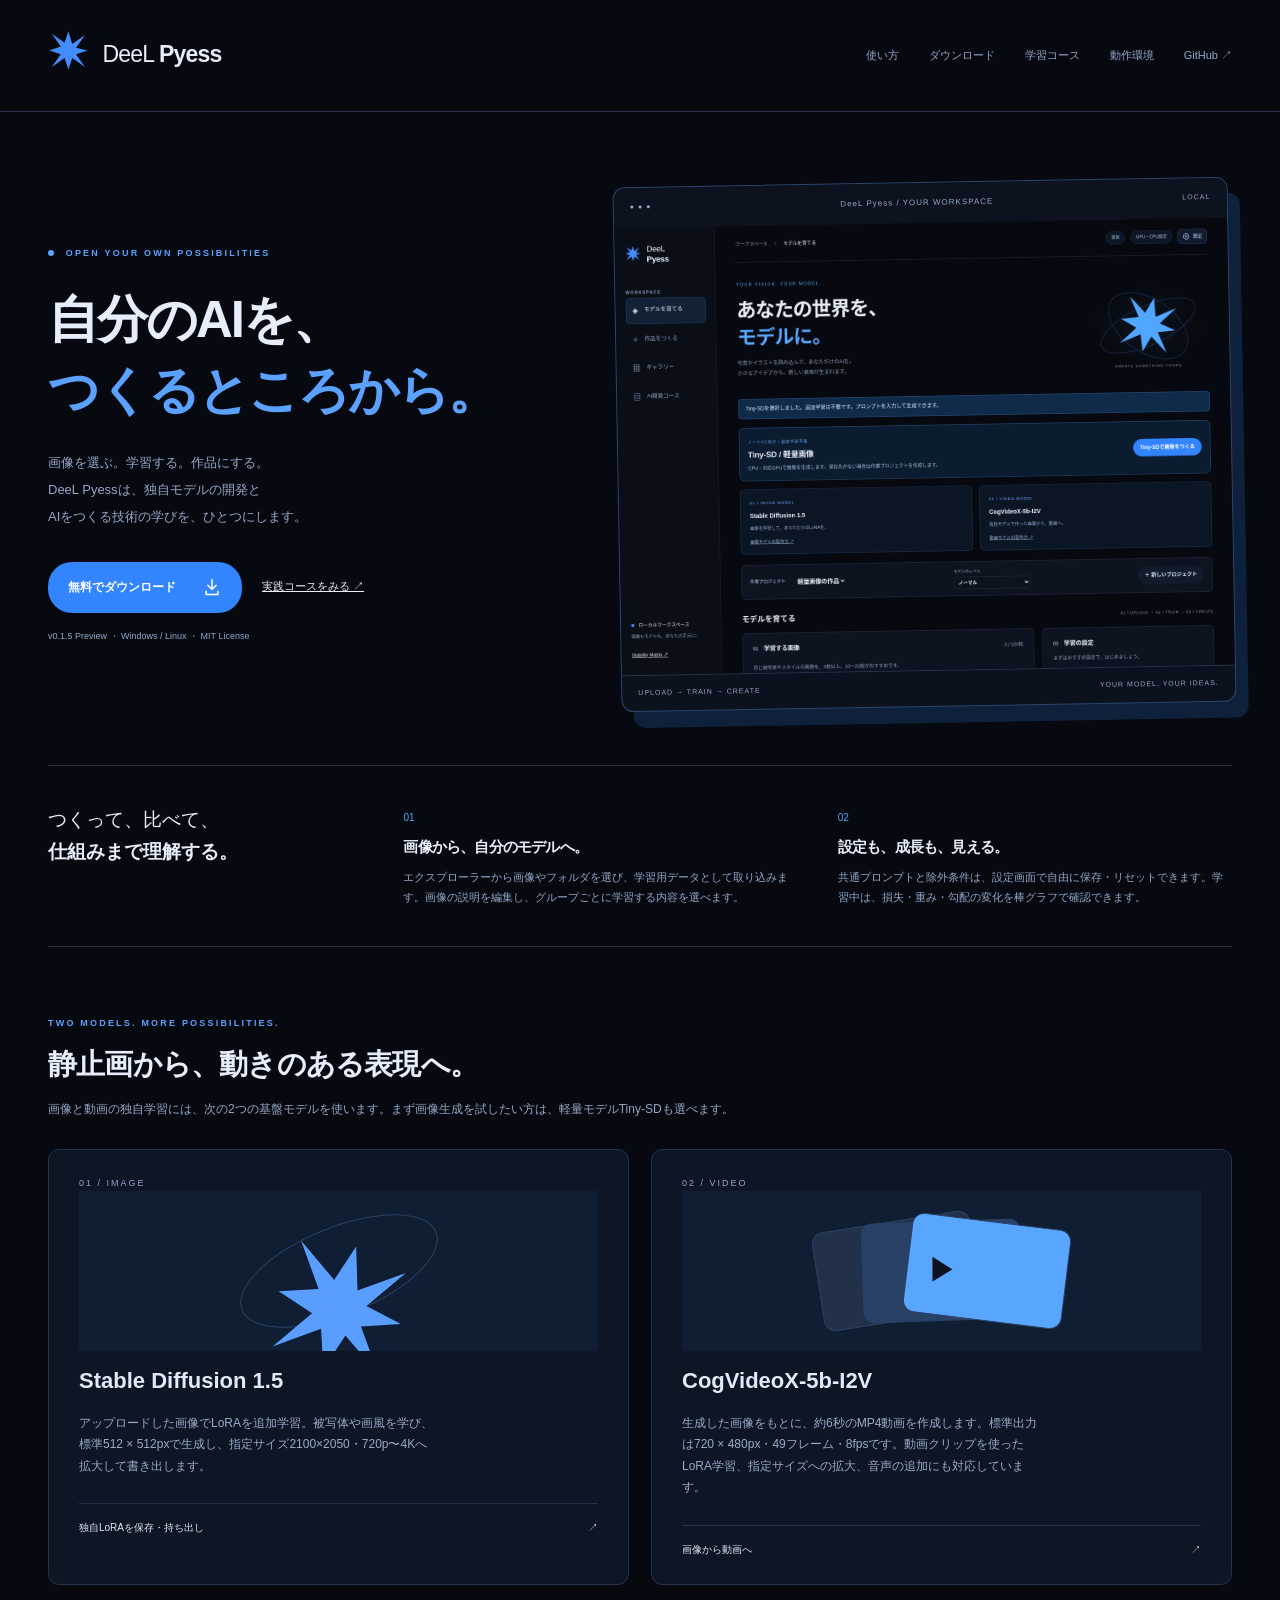
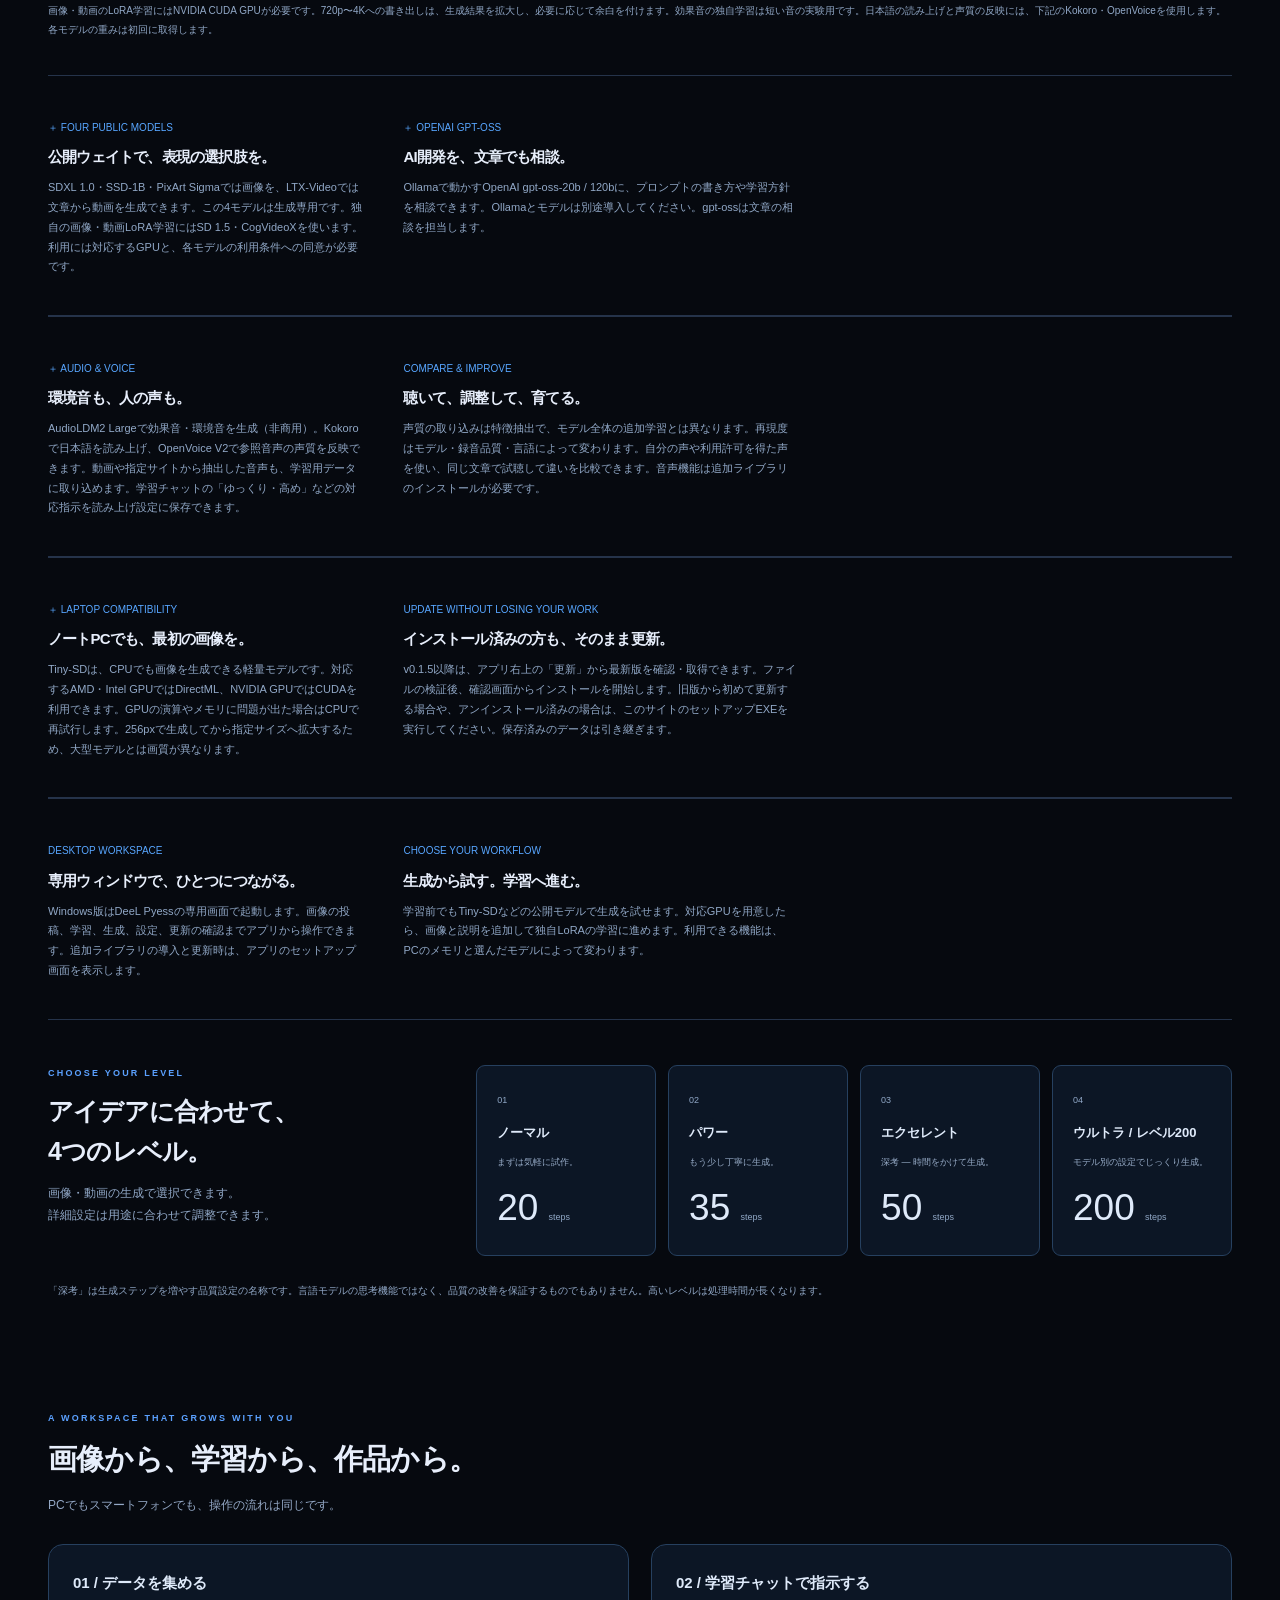
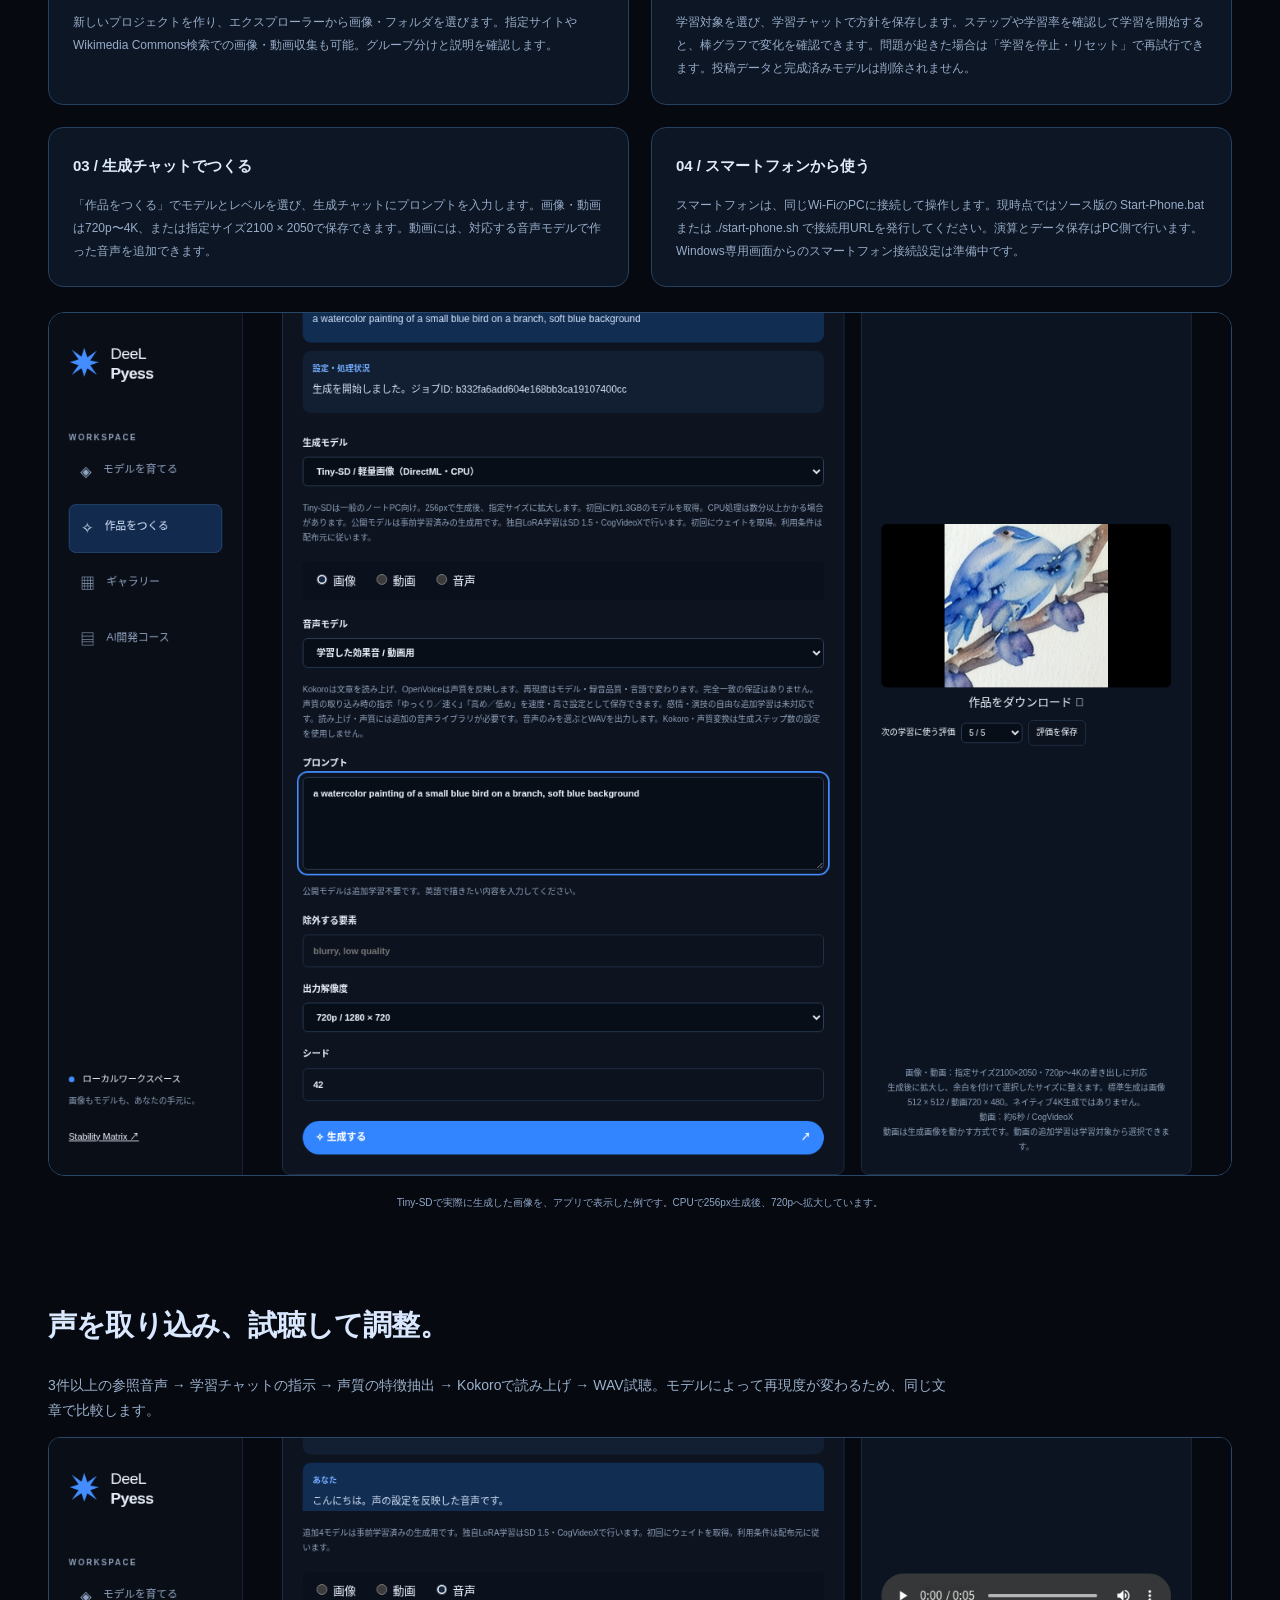
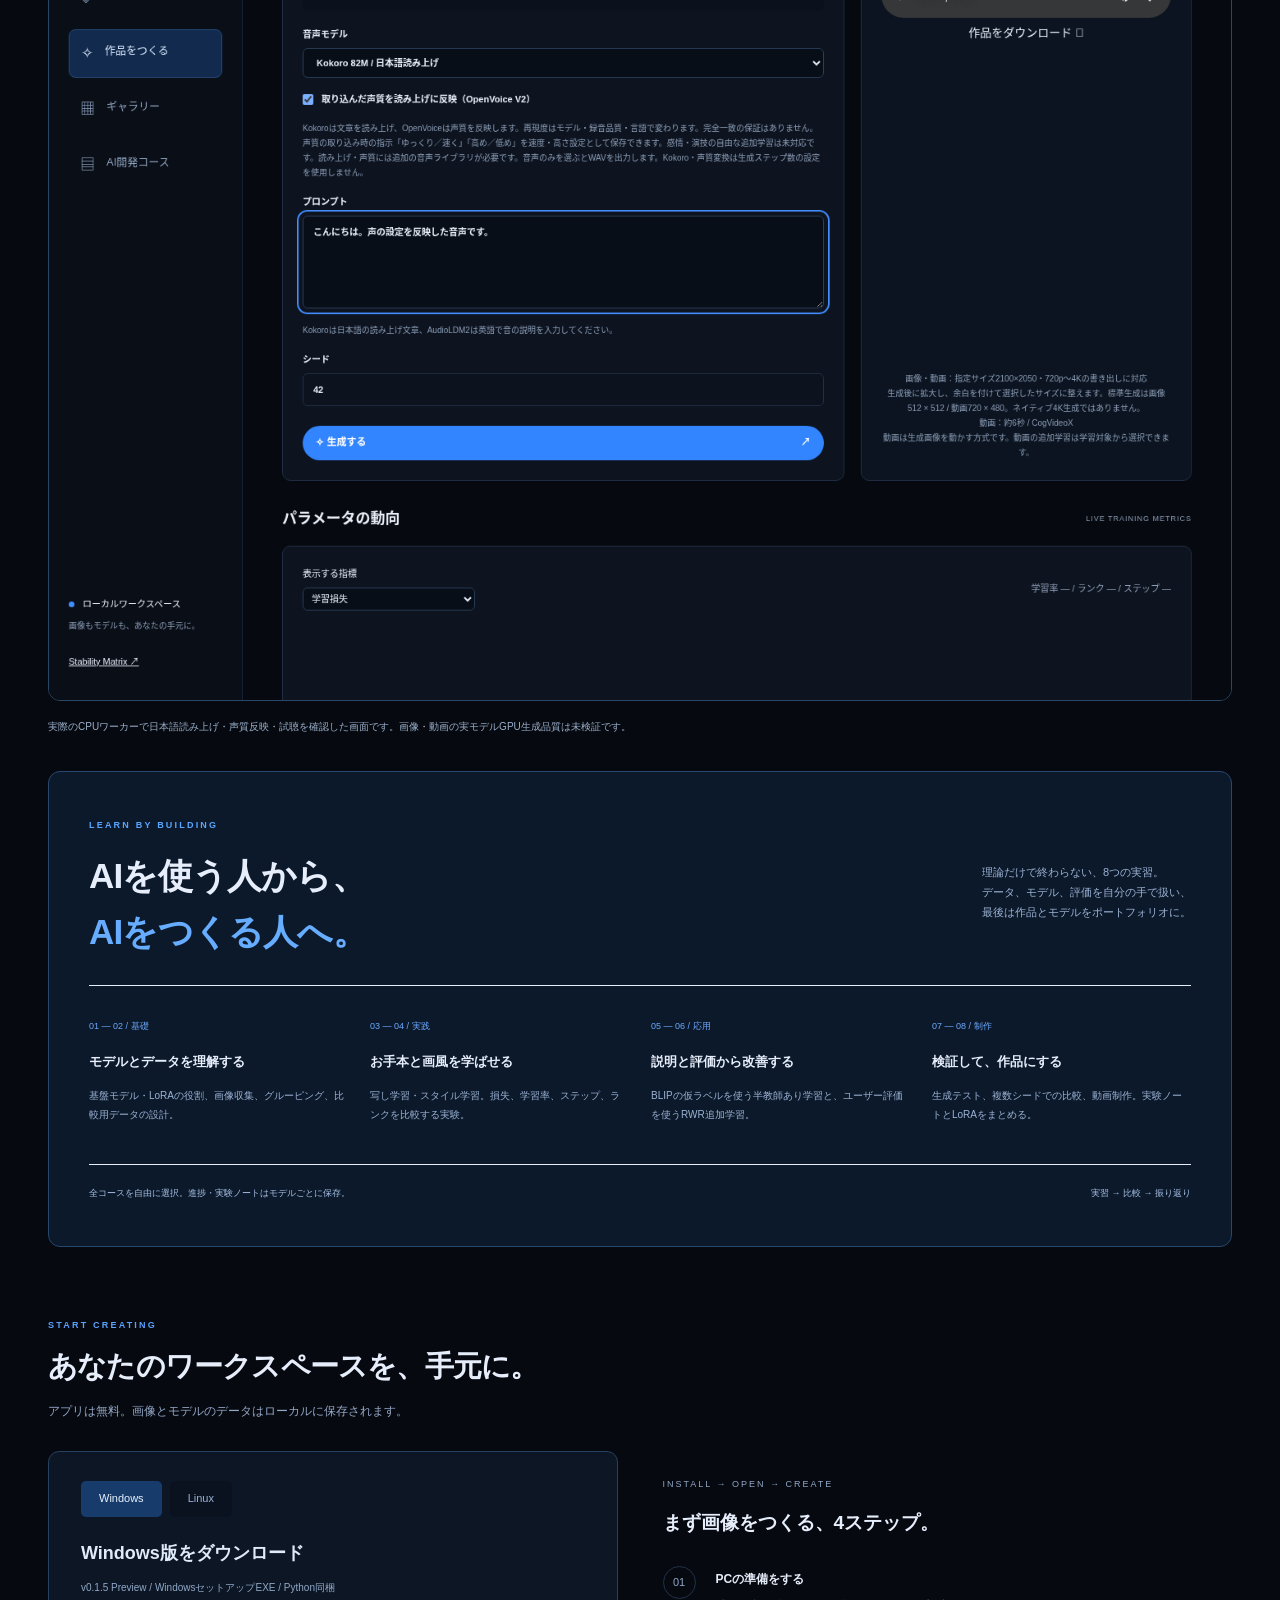
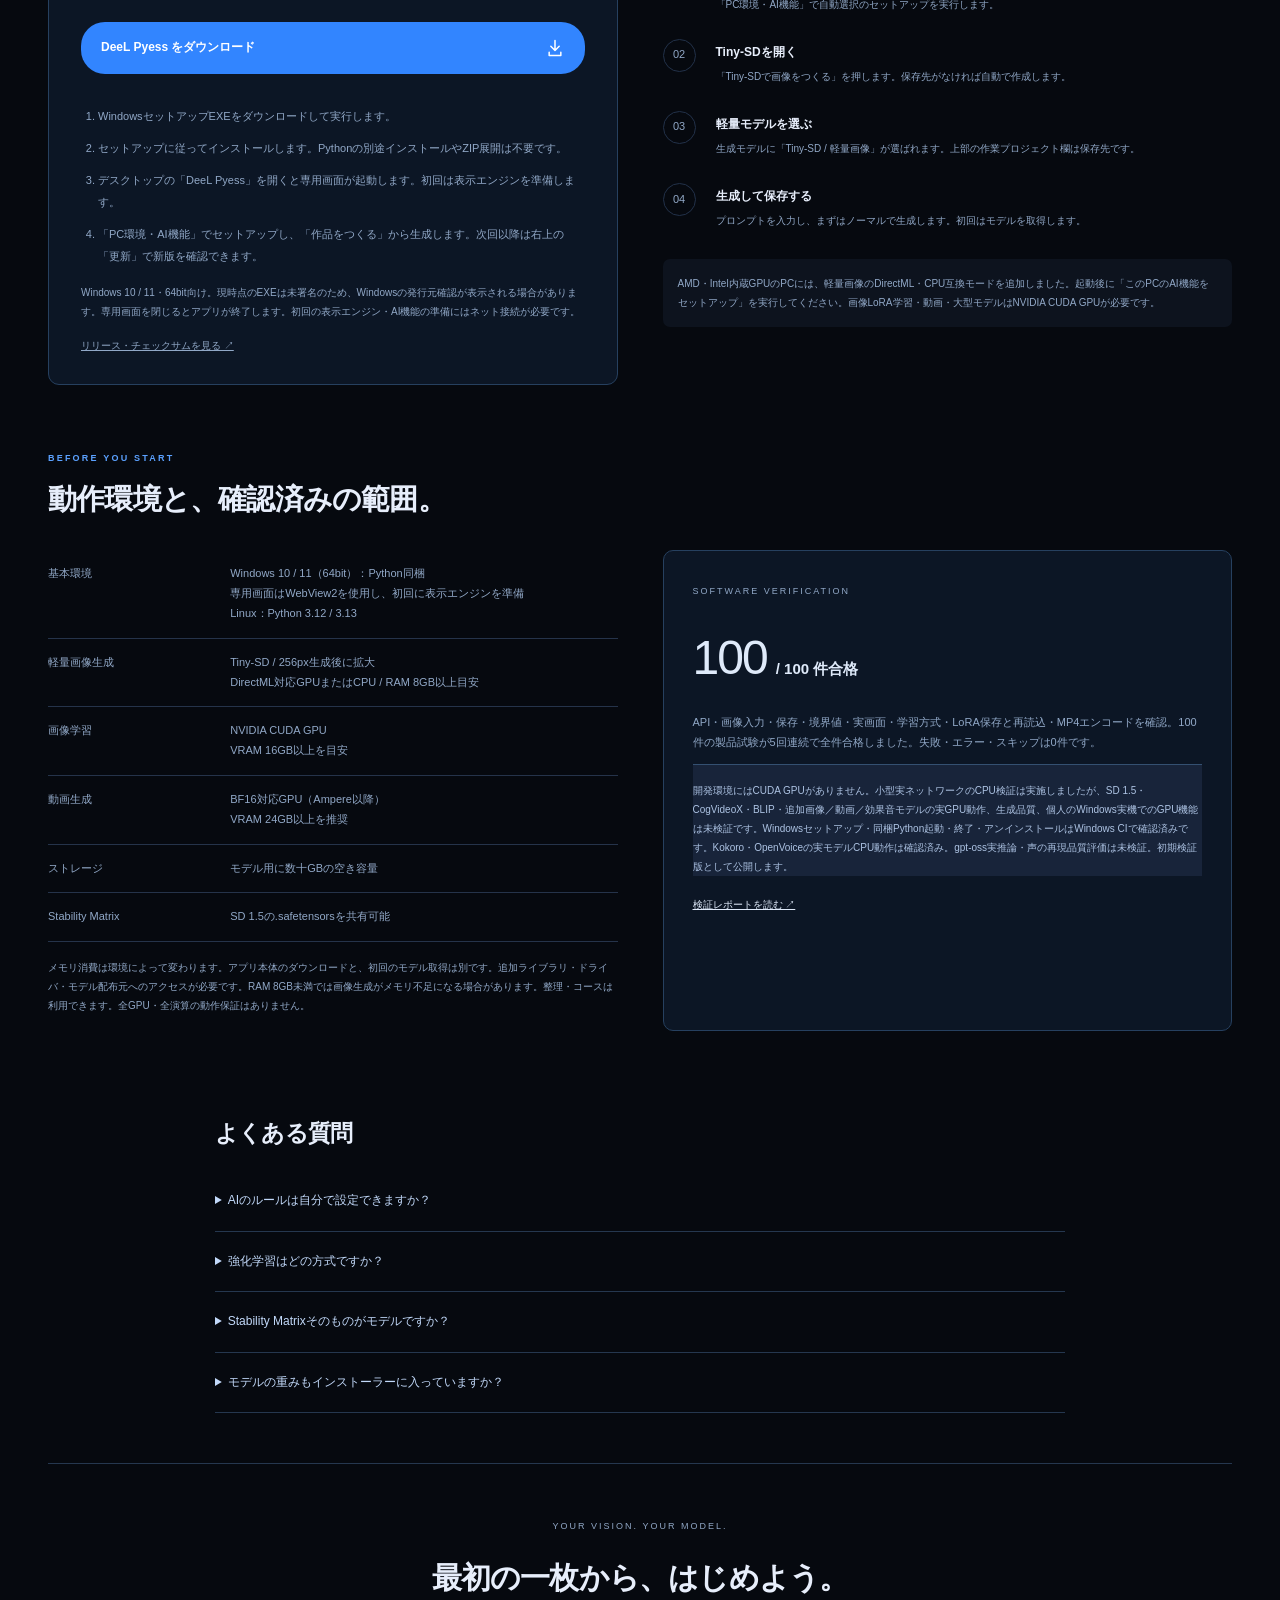
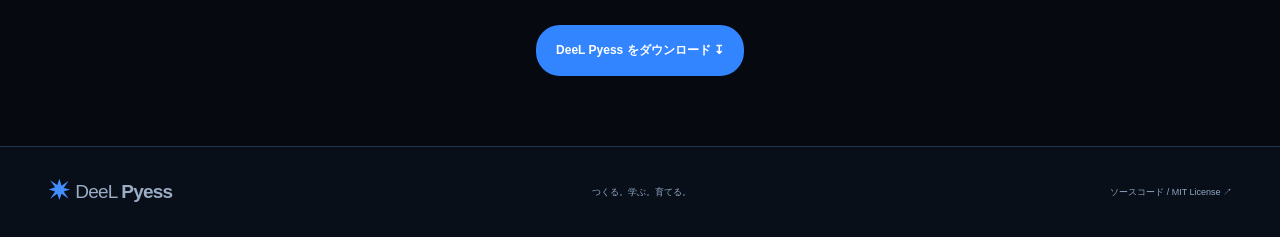
==== commit c009b61e: "Make Tiny-SD easy to select and publish verified v0.1.5 update" ====
--- a/website/index.html
+++ b/website/index.html
@@ -1,11 +1,11 @@
 <!doctype html><html lang="ja"><head><meta charset="utf-8"><meta name="viewport" content="width=device-width,initial-scale=1"><meta name="description" content="DeeL Pyess — 画像から独自AIを育て、画像・動画を作る。実践型AI開発コースを備えたローカルアプリを無料ダウンロード。"><title>DeeL Pyess — 自分のAIを、つくるところから。</title><link rel="icon" href="data:image/svg+xml,%3Csvg xmlns='http://www.w3.org/2000/svg' viewBox='0 0 40 40'%3E%3Crect width='40' height='40' rx='10' fill='%233285ff'/%3E%3Cpath d='M20 5L24 16L35 20L24 24L20 35L16 24L5 20L16 16Z' fill='%23ffffff'/%3E%3C/svg%3E"><link rel="stylesheet" href="site.css"><script defer src="site.js"></script></head><body>
-<header class="site-header"><a href="#" class="logo"><span><svg class="star-symbol" aria-hidden="true" viewBox="0 0 32 32"><path d="M16 1 19 11 29 4 22 14 31 16 22 19 29 29 19 22 16 31 13 22 3 29 10 19 1 16 10 13 3 3 13 10Z"/></svg></span> DeeL <b>Pyess</b></a><nav><a href="#usage">使い方</a><a href="#download">ダウンロード</a><a href="#course">学習コース</a><a href="#requirements">動作環境</a><a href="https://github.com/icchan090pp/personal-ai-studio/tree/v0.1.4" target="_blank" rel="noreferrer">GitHub ↗</a></nav></header>
-<main><section class="hero"><div class="hero-copy"><div class="eyebrow"><i></i> OPEN YOUR OWN POSSIBILITIES</div><h1>自分のAIを、<br><em>つくるところから。</em></h1><p>画像を選ぶ。学習する。作品にする。<br>DeeL Pyessは、独自モデルの開発と<br>AIをつくる技術の学びを、ひとつにします。</p><div class="hero-actions"><a class="button dark" href="#download">無料でダウンロード <svg aria-hidden="true" width="20" height="20" viewBox="0 0 24 24" fill="none" stroke="currentColor" stroke-width="1.8" stroke-linecap="round" stroke-linejoin="round"><path d="M12 3v12m-5-5 5 5 5-5M5 17v4h14v-4"/></svg></a><a class="text-link" href="#course">実践コースをみる ↗</a></div><div class="hero-note">v0.1.4 Preview ・ Windows / Linux ・ MIT License</div></div><div class="product-window"><div class="window-top"><span>● ● ●</span><b>DeeL Pyess / YOUR WORKSPACE</b><span>LOCAL</span></div><img src="app-preview.png" alt="DeeL Pyessの実際の画像アップロード・モデル学習画面" width="1440" height="1050"><div class="window-footer"><span>UPLOAD → TRAIN → CREATE</span><span>YOUR MODEL, YOUR IDEAS.</span></div></div></section>
+<header class="site-header"><a href="#" class="logo"><span><svg class="star-symbol" aria-hidden="true" viewBox="0 0 32 32"><path d="M16 1 19 11 29 4 22 14 31 16 22 19 29 29 19 22 16 31 13 22 3 29 10 19 1 16 10 13 3 3 13 10Z"/></svg></span> DeeL <b>Pyess</b></a><nav><a href="#usage">使い方</a><a href="#download">ダウンロード</a><a href="#course">学習コース</a><a href="#requirements">動作環境</a><a href="https://github.com/icchan090pp/personal-ai-studio/tree/v0.1.5" target="_blank" rel="noreferrer">GitHub ↗</a></nav></header>
+<main><section class="hero"><div class="hero-copy"><div class="eyebrow"><i></i> OPEN YOUR OWN POSSIBILITIES</div><h1>自分のAIを、<br><em>つくるところから。</em></h1><p>画像を選ぶ。学習する。作品にする。<br>DeeL Pyessは、独自モデルの開発と<br>AIをつくる技術の学びを、ひとつにします。</p><div class="hero-actions"><a class="button dark" href="#download">無料でダウンロード <svg aria-hidden="true" width="20" height="20" viewBox="0 0 24 24" fill="none" stroke="currentColor" stroke-width="1.8" stroke-linecap="round" stroke-linejoin="round"><path d="M12 3v12m-5-5 5 5 5-5M5 17v4h14v-4"/></svg></a><a class="text-link" href="#course">実践コースをみる ↗</a></div><div class="hero-note">v0.1.5 Preview ・ Windows / Linux ・ MIT License</div></div><div class="product-window"><div class="window-top"><span>● ● ●</span><b>DeeL Pyess / YOUR WORKSPACE</b><span>LOCAL</span></div><img src="app-preview.png" alt="DeeL Pyessの実際の画像アップロード・モデル学習画面" width="1440" height="1050"><div class="window-footer"><span>UPLOAD → TRAIN → CREATE</span><span>YOUR MODEL, YOUR IDEAS.</span></div></div></section>
 <section class="principles"><p>つくって、比べて、<br><b>仕組みまで理解する。</b></p><div><span>01</span><h2>画像から、自分のモデルへ。</h2><p>エクスプローラーから画像やフォルダを選び、学習用データとして取り込みます。画像の説明を編集し、グループごとに学習する内容を選べます。</p></div><div><span>02</span><h2>設定も、成長も、見える。</h2><p>共通プロンプトと除外条件は、設定画面で自由に保存・リセットできます。学習中は、損失・重み・勾配の変化を棒グラフで確認できます。</p></div></section>
 <section class="models" id="models"><div class="section-heading"><div class="eyebrow">TWO MODELS. MORE POSSIBILITIES.</div><h2>静止画から、動きのある表現へ。</h2><p>画像と動画の独自学習には、次の2つの基盤モデルを使います。まず画像生成を試したい方は、軽量モデルTiny-SDも選べます。</p></div><div class="model-grid"><article class="image-model"><div class="card-kicker">01 / IMAGE</div><div class="abstract-art" aria-hidden="true"><div class="art-ring"></div><div class="art-star"><svg class="star-symbol" aria-hidden="true" viewBox="0 0 32 32"><path d="M16 1 19 11 29 4 22 14 31 16 22 19 29 29 19 22 16 31 13 22 3 29 10 19 1 16 10 13 3 3 13 10Z"/></svg></div></div><h3>Stable Diffusion 1.5</h3><p>アップロードした画像でLoRAを追加学習。被写体や画風を学び、標準512 × 512pxで生成し、指定サイズ2100×2050・720p〜4Kへ拡大して書き出します。</p><div class="model-bottom">独自LoRAを保存・持ち出し <span>↗</span></div></article><article class="video-model"><div class="card-kicker">02 / VIDEO</div><div class="motion-art" aria-hidden="true"><span></span><span></span><span></span><b>▶</b></div><h3>CogVideoX-5b-I2V</h3><p>生成した画像をもとに、約6秒のMP4動画を作成します。標準出力は720 × 480px・49フレーム・8fpsです。動画クリップを使ったLoRA学習、指定サイズへの拡大、音声の追加にも対応しています。</p><div class="model-bottom">画像から動画へ <span>↗</span></div></article></div><p class="section-note">画像・動画のLoRA学習にはNVIDIA CUDA GPUが必要です。720p〜4Kへの書き出しは、生成結果を拡大し、必要に応じて余白を付けます。効果音の独自学習は短い音の実験用です。日本語の読み上げと声質の反映には、下記のKokoro・OpenVoiceを使用します。各モデルの重みは初回に取得します。</p></section>
-<section class="principles"><div><span>＋ FOUR PUBLIC MODELS</span><h2>公開ウェイトで、表現の選択肢を。</h2><p>SDXL 1.0・SSD-1B・PixArt Sigmaでは画像を、LTX-Videoでは文章から動画を生成できます。この4モデルは生成専用です。独自の画像・動画LoRA学習にはSD 1.5・CogVideoXを使います。利用には対応するGPUと、各モデルの利用条件への同意が必要です。</p></div><div><span>＋ OPENAI GPT-OSS</span><h2>AI開発を、文章でも相談。</h2><p>Ollamaで動かすOpenAI gpt-oss-20b / 120bに、プロンプトの書き方や学習方針を相談できます。Ollamaとモデルは別途導入してください。gpt-ossは文章の相談を担当します。</p></div></section><section class="principles"><div><span>＋ AUDIO &amp; VOICE</span><h2>環境音も、人の声も。</h2><p>AudioLDM2 Largeで効果音・環境音を生成（非商用）。Kokoroで日本語を読み上げ、OpenVoice V2で参照音声の声質を反映できます。動画や指定サイトから抽出した音声も、学習用データに取り込めます。学習チャットの「ゆっくり・高め」などの対応指示を読み上げ設定に保存できます。</p></div><div><span>COMPARE &amp; IMPROVE</span><h2>聴いて、調整して、育てる。</h2><p>声質の取り込みは特徴抽出で、モデル全体の追加学習とは異なります。再現度はモデル・録音品質・言語によって変わります。自分の声や利用許可を得た声を使い、同じ文章で試聴して違いを比較できます。音声機能は追加ライブラリのインストールが必要です。</p></div></section><section class="principles"><div><span>＋ LAPTOP COMPATIBILITY</span><h2>ノートPCでも、最初の画像を。</h2><p>Tiny-SDは、CPUでも画像を生成できる軽量モデルです。対応するAMD・Intel GPUではDirectML、NVIDIA GPUではCUDAを利用できます。GPUの演算やメモリに問題が出た場合はCPUで再試行します。256pxで生成してから指定サイズへ拡大するため、大型モデルとは画質が異なります。</p></div><div><span>UPDATE WITHOUT LOSING YOUR WORK</span><h2>インストール済みの方も、そのまま更新。</h2><p>v0.1.4以降は、アプリ右上の「更新」から最新版を確認・取得できます。ファイルの検証後、確認画面からインストールを開始します。旧版から初めて更新する場合や、アンインストール済みの場合は、このサイトのセットアップEXEを実行してください。保存済みのデータは引き継ぎます。</p></div></section><section class="principles"><div><span>DESKTOP WORKSPACE</span><h2>専用ウィンドウで、ひとつにつながる。</h2><p>Windows版はDeeL Pyessの専用画面で起動します。画像の投稿、学習、生成、設定、更新の確認までアプリから操作できます。追加ライブラリの導入と更新時は、アプリのセットアップ画面を表示します。</p></div><div><span>CHOOSE YOUR WORKFLOW</span><h2>生成から試す。学習へ進む。</h2><p>学習前でもTiny-SDなどの公開モデルで生成を試せます。対応GPUを用意したら、画像と説明を追加して独自LoRAの学習に進めます。利用できる機能は、PCのメモリと選んだモデルによって変わります。</p></div></section><section class="levels"><div><div class="eyebrow">CHOOSE YOUR LEVEL</div><h2>アイデアに合わせて、<br>4つのレベル。</h2><p>画像・動画の生成で選択できます。<br>詳細設定は用途に合わせて調整できます。</p></div><div class="level-grid"><article><span>01</span><h3>ノーマル</h3><p>まずは気軽に試作。</p><b>20 <small>steps</small></b></article><article><span>02</span><h3>パワー</h3><p>もう少し丁寧に生成。</p><b>35 <small>steps</small></b></article><article><span>03</span><h3>エクセレント</h3><p>深考 — 時間をかけて生成。</p><b>50 <small>steps</small></b></article><article><span>04</span><h3>ウルトラ / レベル200</h3><p>モデル別の設定でじっくり生成。</p><b>200 <small>steps</small></b></article></div><p class="section-note">「深考」は生成ステップを増やす品質設定の名称です。言語モデルの思考機能ではなく、品質の改善を保証するものでもありません。高いレベルは処理時間が長くなります。</p></section>
-<section class="usage" id="usage"><div class="section-heading"><div class="eyebrow">A WORKSPACE THAT GROWS WITH YOU</div><h2>画像から、学習から、作品から。</h2><p>PCでもスマートフォンでも、操作の流れは同じです。</p></div><div class="usage-grid"><article><b>01 / データを集める</b><p>新しいモデルを作り、エクスプローラーから画像・フォルダを選びます。指定サイトやWikimedia Commons検索での画像・動画収集も可能。グループ分けと説明を確認します。</p></article><article><b>02 / 学習チャットで指示する</b><p>学習対象を選び、学習チャットで方針を保存します。ステップや学習率を確認して学習を開始すると、棒グラフで変化を確認できます。問題が起きた場合は「学習を停止・リセット」で再試行できます。投稿データと完成済みモデルは削除されません。</p></article><article><b>03 / 生成チャットでつくる</b><p>「作品をつくる」でモデルとレベルを選び、生成チャットにプロンプトを入力します。画像・動画は720p〜4K、または指定サイズ2100 × 2050で保存できます。動画には、対応する音声モデルで作った音声を追加できます。</p></article><article><b>04 / スマートフォンから使う</b><p>スマートフォンは、同じWi-FiのPCに接続して操作します。現時点ではソース版の Start-Phone.bat または ./start-phone.sh で接続用URLを発行してください。演算とデータ保存はPC側で行います。Windows専用画面からのスマートフォン接続設定は準備中です。</p></article></div><div class="usage-screen"><img src="app-generate.png" alt="学習チャットと分離した生成チャット。画像・動画と4K出力を選ぶ実際のアプリ画面" loading="lazy"><p>Tiny-SDで実際に生成した画像を、アプリで表示した例です。CPUで256px生成後、720pへ拡大しています。</p></div></section><section class="voice-screen"><h2>声を取り込み、試聴して調整。</h2><p>3件以上の参照音声 → 学習チャットの指示 → 声質の特徴抽出 → Kokoroで読み上げ → WAV試聴。モデルによって再現度が変わるため、同じ文章で比較します。</p><img src="app-voice.png" alt="KokoroとOpenVoiceで生成した実際の音声をアプリで試聴する画面" width="1440" height="1050" loading="lazy"><p class="section-note">実際のCPUワーカーで日本語読み上げ・声質反映・試聴を確認した画面です。画像・動画の実モデルGPU生成品質は未検証です。</p></section><section class="course" id="course"><div class="course-top"><div><div class="eyebrow">LEARN BY BUILDING</div><h2>AIを使う人から、<br><em>AIをつくる人へ。</em></h2></div><p>理論だけで終わらない、8つの実習。<br>データ、モデル、評価を自分の手で扱い、<br>最後は作品とモデルをポートフォリオに。</p></div><div class="curriculum"><article><span>01 — 02 / 基礎</span><h3>モデルとデータを理解する</h3><p>基盤モデル・LoRAの役割、画像収集、グルーピング、比較用データの設計。</p></article><article><span>03 — 04 / 実践</span><h3>お手本と画風を学ばせる</h3><p>写し学習・スタイル学習。損失、学習率、ステップ、ランクを比較する実験。</p></article><article><span>05 — 06 / 応用</span><h3>説明と評価から改善する</h3><p>BLIPの仮ラベルを使う半教師あり学習と、ユーザー評価を使うRWR追加学習。</p></article><article><span>07 — 08 / 制作</span><h3>検証して、作品にする</h3><p>生成テスト、複数シードでの比較、動画制作。実験ノートとLoRAをまとめる。</p></article></div><div class="course-foot">全コースを自由に選択。進捗・実験ノートはモデルごとに保存。<span>実習 → 比較 → 振り返り</span></div></section>
-<section class="download" id="download"><div class="section-heading"><div class="eyebrow">START CREATING</div><h2>あなたのワークスペースを、手元に。</h2><p>アプリは無料。画像とモデルのデータはローカルに保存されます。</p></div><div class="download-layout"><article class="download-card"><div class="os-tabs" role="tablist" aria-label="インストールするOS"><button role="tab" aria-selected="true" data-os="windows">Windows</button><button role="tab" aria-selected="false" data-os="linux">Linux</button></div><h3 id="os-title">Windows版をダウンロード</h3><p>v0.1.4 Preview / WindowsセットアップEXE / Python同梱</p><a id="download-link" class="button dark full" href="https://github.com/icchan090pp/personal-ai-studio/releases/download/v0.1.4/DeeL-Pyess-Setup-v0.1.4-Windows-x64.exe">DeeL Pyess をダウンロード <svg aria-hidden="true" width="20" height="20" viewBox="0 0 24 24" fill="none" stroke="currentColor" stroke-width="1.8" stroke-linecap="round" stroke-linejoin="round"><path d="M12 3v12m-5-5 5 5 5-5M5 17v4h14v-4"/></svg></a><div id="os-instructions"><ol><li>WindowsセットアップEXEをダウンロードして実行します。</li><li>セットアップに従ってインストールします。Pythonの別途インストールやZIP展開は不要です。</li><li>デスクトップの「DeeL Pyess」を開くと専用画面が起動します。初回は表示エンジンを準備します。</li><li>「PC環境・AI機能」でセットアップし、「作品をつくる」から生成します。次回以降は右上の「更新」で新版を確認できます。</li></ol></div><p class="section-note">Windows 10 / 11・64bit向け。現時点のEXEは未署名のため、Windowsの発行元確認が表示される場合があります。専用画面を閉じるとアプリが終了します。初回の表示エンジン・AI機能の準備にはネット接続が必要です。</p><a class="sub-link" href="https://github.com/icchan090pp/personal-ai-studio/releases/tag/v0.1.4" target="_blank" rel="noreferrer">リリース・チェックサムを見る ↗</a></article><article class="install-guide"><div class="card-kicker">INSTALL → OPEN → CREATE</div><h3>まず画像をつくる、4ステップ。</h3><ol><li><span>01</span><div><b>PCの準備をする</b><p>「PC環境・AI機能」で自動選択のセットアップを実行します。</p></div></li><li><span>02</span><div><b>作業用モデルを登録する</b><p>「新しいモデル」で名前とトリガーワードを保存します。</p></div></li><li><span>03</span><div><b>軽量モデルを選ぶ</b><p>「作品をつくる」で「Tiny-SD / 軽量画像」を選びます。</p></div></li><li><span>04</span><div><b>生成して保存する</b><p>プロンプトを入力し、まずはノーマルで生成します。初回はモデルを取得します。</p></div></li></ol><div class="install-note">AMD・Intel内蔵GPUのPCには、軽量画像のDirectML・CPU互換モードを追加しました。起動後に「このPCのAI機能をセットアップ」を実行してください。画像LoRA学習・動画・大型モデルはNVIDIA CUDA GPUが必要です。</div></article></div></section>
-<section id="requirements" class="requirements"><div class="section-heading"><div class="eyebrow">BEFORE YOU START</div><h2>動作環境と、確認済みの範囲。</h2></div><div class="requirements-grid"><div><table><tbody><tr><th>基本環境</th><td>Windows 10 / 11（64bit）：Python同梱<br>専用画面はWebView2を使用し、初回に表示エンジンを準備<br>Linux：Python 3.12 / 3.13</td></tr><tr><th>軽量画像生成</th><td>Tiny-SD / 256px生成後に拡大<br>DirectML対応GPUまたはCPU / RAM 8GB以上目安</td></tr><tr><th>画像学習</th><td>NVIDIA CUDA GPU<br>VRAM 16GB以上を目安</td></tr><tr><th>動画生成</th><td>BF16対応GPU（Ampere以降）<br>VRAM 24GB以上を推奨</td></tr><tr><th>ストレージ</th><td>モデル用に数十GBの空き容量</td></tr><tr><th>Stability Matrix</th><td>SD 1.5の.safetensorsを共有可能</td></tr></tbody></table><p class="section-note">メモリ消費は環境によって変わります。アプリ本体のダウンロードと、初回のモデル取得は別です。追加ライブラリ・ドライバ・モデル配布元へのアクセスが必要です。RAM 8GB未満では画像生成がメモリ不足になる場合があります。整理・コースは利用できます。全GPU・全演算の動作保証はありません。</p></div><div class="verification"><span class="card-kicker">SOFTWARE VERIFICATION</span><h3><b>100</b> / 100 件合格</h3><p>API・画像入力・保存・境界値・実画面・学習方式・LoRA保存と再読込・MP4エンコードを確認。100件の製品試験が5回連続で全件合格しました。失敗・エラー・スキップは0件です。</p><div class="verification-limit">開発環境にはCUDA GPUがありません。小型実ネットワークのCPU検証は実施しましたが、SD 1.5・CogVideoX・BLIP・追加画像／動画／効果音モデルの実GPU動作、生成品質、個人のWindows実機でのGPU機能は未検証です。Windowsセットアップ・同梱Python起動・終了・アンインストールはWindows CIで確認済みです。Kokoro・OpenVoiceの実モデルCPU動作は確認済み。gpt-oss実推論・声の再現品質評価は未検証。初期検証版として公開します。</div><a href="https://github.com/icchan090pp/personal-ai-studio/blob/v0.1.4/docs/verification.md" target="_blank" rel="noreferrer">検証レポートを読む ↗</a></div></div></section>
+<section class="principles"><div><span>＋ FOUR PUBLIC MODELS</span><h2>公開ウェイトで、表現の選択肢を。</h2><p>SDXL 1.0・SSD-1B・PixArt Sigmaでは画像を、LTX-Videoでは文章から動画を生成できます。この4モデルは生成専用です。独自の画像・動画LoRA学習にはSD 1.5・CogVideoXを使います。利用には対応するGPUと、各モデルの利用条件への同意が必要です。</p></div><div><span>＋ OPENAI GPT-OSS</span><h2>AI開発を、文章でも相談。</h2><p>Ollamaで動かすOpenAI gpt-oss-20b / 120bに、プロンプトの書き方や学習方針を相談できます。Ollamaとモデルは別途導入してください。gpt-ossは文章の相談を担当します。</p></div></section><section class="principles"><div><span>＋ AUDIO &amp; VOICE</span><h2>環境音も、人の声も。</h2><p>AudioLDM2 Largeで効果音・環境音を生成（非商用）。Kokoroで日本語を読み上げ、OpenVoice V2で参照音声の声質を反映できます。動画や指定サイトから抽出した音声も、学習用データに取り込めます。学習チャットの「ゆっくり・高め」などの対応指示を読み上げ設定に保存できます。</p></div><div><span>COMPARE &amp; IMPROVE</span><h2>聴いて、調整して、育てる。</h2><p>声質の取り込みは特徴抽出で、モデル全体の追加学習とは異なります。再現度はモデル・録音品質・言語によって変わります。自分の声や利用許可を得た声を使い、同じ文章で試聴して違いを比較できます。音声機能は追加ライブラリのインストールが必要です。</p></div></section><section class="principles"><div><span>＋ LAPTOP COMPATIBILITY</span><h2>ノートPCでも、最初の画像を。</h2><p>Tiny-SDは、CPUでも画像を生成できる軽量モデルです。対応するAMD・Intel GPUではDirectML、NVIDIA GPUではCUDAを利用できます。GPUの演算やメモリに問題が出た場合はCPUで再試行します。256pxで生成してから指定サイズへ拡大するため、大型モデルとは画質が異なります。</p></div><div><span>UPDATE WITHOUT LOSING YOUR WORK</span><h2>インストール済みの方も、そのまま更新。</h2><p>v0.1.5以降は、アプリ右上の「更新」から最新版を確認・取得できます。ファイルの検証後、確認画面からインストールを開始します。旧版から初めて更新する場合や、アンインストール済みの場合は、このサイトのセットアップEXEを実行してください。保存済みのデータは引き継ぎます。</p></div></section><section class="principles"><div><span>DESKTOP WORKSPACE</span><h2>専用ウィンドウで、ひとつにつながる。</h2><p>Windows版はDeeL Pyessの専用画面で起動します。画像の投稿、学習、生成、設定、更新の確認までアプリから操作できます。追加ライブラリの導入と更新時は、アプリのセットアップ画面を表示します。</p></div><div><span>CHOOSE YOUR WORKFLOW</span><h2>生成から試す。学習へ進む。</h2><p>学習前でもTiny-SDなどの公開モデルで生成を試せます。対応GPUを用意したら、画像と説明を追加して独自LoRAの学習に進めます。利用できる機能は、PCのメモリと選んだモデルによって変わります。</p></div></section><section class="levels"><div><div class="eyebrow">CHOOSE YOUR LEVEL</div><h2>アイデアに合わせて、<br>4つのレベル。</h2><p>画像・動画の生成で選択できます。<br>詳細設定は用途に合わせて調整できます。</p></div><div class="level-grid"><article><span>01</span><h3>ノーマル</h3><p>まずは気軽に試作。</p><b>20 <small>steps</small></b></article><article><span>02</span><h3>パワー</h3><p>もう少し丁寧に生成。</p><b>35 <small>steps</small></b></article><article><span>03</span><h3>エクセレント</h3><p>深考 — 時間をかけて生成。</p><b>50 <small>steps</small></b></article><article><span>04</span><h3>ウルトラ / レベル200</h3><p>モデル別の設定でじっくり生成。</p><b>200 <small>steps</small></b></article></div><p class="section-note">「深考」は生成ステップを増やす品質設定の名称です。言語モデルの思考機能ではなく、品質の改善を保証するものでもありません。高いレベルは処理時間が長くなります。</p></section>
+<section class="usage" id="usage"><div class="section-heading"><div class="eyebrow">A WORKSPACE THAT GROWS WITH YOU</div><h2>画像から、学習から、作品から。</h2><p>PCでもスマートフォンでも、操作の流れは同じです。</p></div><div class="usage-grid"><article><b>01 / データを集める</b><p>新しいプロジェクトを作り、エクスプローラーから画像・フォルダを選びます。指定サイトやWikimedia Commons検索での画像・動画収集も可能。グループ分けと説明を確認します。</p></article><article><b>02 / 学習チャットで指示する</b><p>学習対象を選び、学習チャットで方針を保存します。ステップや学習率を確認して学習を開始すると、棒グラフで変化を確認できます。問題が起きた場合は「学習を停止・リセット」で再試行できます。投稿データと完成済みモデルは削除されません。</p></article><article><b>03 / 生成チャットでつくる</b><p>「作品をつくる」でモデルとレベルを選び、生成チャットにプロンプトを入力します。画像・動画は720p〜4K、または指定サイズ2100 × 2050で保存できます。動画には、対応する音声モデルで作った音声を追加できます。</p></article><article><b>04 / スマートフォンから使う</b><p>スマートフォンは、同じWi-FiのPCに接続して操作します。現時点ではソース版の Start-Phone.bat または ./start-phone.sh で接続用URLを発行してください。演算とデータ保存はPC側で行います。Windows専用画面からのスマートフォン接続設定は準備中です。</p></article></div><div class="usage-screen"><img src="app-generate.png" alt="学習チャットと分離した生成チャット。画像・動画と4K出力を選ぶ実際のアプリ画面" loading="lazy"><p>Tiny-SDで実際に生成した画像を、アプリで表示した例です。CPUで256px生成後、720pへ拡大しています。</p></div></section><section class="voice-screen"><h2>声を取り込み、試聴して調整。</h2><p>3件以上の参照音声 → 学習チャットの指示 → 声質の特徴抽出 → Kokoroで読み上げ → WAV試聴。モデルによって再現度が変わるため、同じ文章で比較します。</p><img src="app-voice.png" alt="KokoroとOpenVoiceで生成した実際の音声をアプリで試聴する画面" width="1440" height="1050" loading="lazy"><p class="section-note">実際のCPUワーカーで日本語読み上げ・声質反映・試聴を確認した画面です。画像・動画の実モデルGPU生成品質は未検証です。</p></section><section class="course" id="course"><div class="course-top"><div><div class="eyebrow">LEARN BY BUILDING</div><h2>AIを使う人から、<br><em>AIをつくる人へ。</em></h2></div><p>理論だけで終わらない、8つの実習。<br>データ、モデル、評価を自分の手で扱い、<br>最後は作品とモデルをポートフォリオに。</p></div><div class="curriculum"><article><span>01 — 02 / 基礎</span><h3>モデルとデータを理解する</h3><p>基盤モデル・LoRAの役割、画像収集、グルーピング、比較用データの設計。</p></article><article><span>03 — 04 / 実践</span><h3>お手本と画風を学ばせる</h3><p>写し学習・スタイル学習。損失、学習率、ステップ、ランクを比較する実験。</p></article><article><span>05 — 06 / 応用</span><h3>説明と評価から改善する</h3><p>BLIPの仮ラベルを使う半教師あり学習と、ユーザー評価を使うRWR追加学習。</p></article><article><span>07 — 08 / 制作</span><h3>検証して、作品にする</h3><p>生成テスト、複数シードでの比較、動画制作。実験ノートとLoRAをまとめる。</p></article></div><div class="course-foot">全コースを自由に選択。進捗・実験ノートはモデルごとに保存。<span>実習 → 比較 → 振り返り</span></div></section>
+<section class="download" id="download"><div class="section-heading"><div class="eyebrow">START CREATING</div><h2>あなたのワークスペースを、手元に。</h2><p>アプリは無料。画像とモデルのデータはローカルに保存されます。</p></div><div class="download-layout"><article class="download-card"><div class="os-tabs" role="tablist" aria-label="インストールするOS"><button role="tab" aria-selected="true" data-os="windows">Windows</button><button role="tab" aria-selected="false" data-os="linux">Linux</button></div><h3 id="os-title">Windows版をダウンロード</h3><p>v0.1.5 Preview / WindowsセットアップEXE / Python同梱</p><a id="download-link" class="button dark full" href="https://github.com/icchan090pp/personal-ai-studio/releases/download/v0.1.5/DeeL-Pyess-Setup-v0.1.5-Windows-x64.exe">DeeL Pyess をダウンロード <svg aria-hidden="true" width="20" height="20" viewBox="0 0 24 24" fill="none" stroke="currentColor" stroke-width="1.8" stroke-linecap="round" stroke-linejoin="round"><path d="M12 3v12m-5-5 5 5 5-5M5 17v4h14v-4"/></svg></a><div id="os-instructions"><ol><li>WindowsセットアップEXEをダウンロードして実行します。</li><li>セットアップに従ってインストールします。Pythonの別途インストールやZIP展開は不要です。</li><li>デスクトップの「DeeL Pyess」を開くと専用画面が起動します。初回は表示エンジンを準備します。</li><li>「PC環境・AI機能」でセットアップし、「作品をつくる」から生成します。次回以降は右上の「更新」で新版を確認できます。</li></ol></div><p class="section-note">Windows 10 / 11・64bit向け。現時点のEXEは未署名のため、Windowsの発行元確認が表示される場合があります。専用画面を閉じるとアプリが終了します。初回の表示エンジン・AI機能の準備にはネット接続が必要です。</p><a class="sub-link" href="https://github.com/icchan090pp/personal-ai-studio/releases/tag/v0.1.5" target="_blank" rel="noreferrer">リリース・チェックサムを見る ↗</a></article><article class="install-guide"><div class="card-kicker">INSTALL → OPEN → CREATE</div><h3>まず画像をつくる、4ステップ。</h3><ol><li><span>01</span><div><b>PCの準備をする</b><p>「PC環境・AI機能」で自動選択のセットアップを実行します。</p></div></li><li><span>02</span><div><b>Tiny-SDを開く</b><p>「Tiny-SDで画像をつくる」を押します。保存先がなければ自動で作成します。</p></div></li><li><span>03</span><div><b>軽量モデルを選ぶ</b><p>生成モデルに「Tiny-SD / 軽量画像」が選ばれます。上部の作業プロジェクト欄は保存先です。</p></div></li><li><span>04</span><div><b>生成して保存する</b><p>プロンプトを入力し、まずはノーマルで生成します。初回はモデルを取得します。</p></div></li></ol><div class="install-note">AMD・Intel内蔵GPUのPCには、軽量画像のDirectML・CPU互換モードを追加しました。起動後に「このPCのAI機能をセットアップ」を実行してください。画像LoRA学習・動画・大型モデルはNVIDIA CUDA GPUが必要です。</div></article></div></section>
+<section id="requirements" class="requirements"><div class="section-heading"><div class="eyebrow">BEFORE YOU START</div><h2>動作環境と、確認済みの範囲。</h2></div><div class="requirements-grid"><div><table><tbody><tr><th>基本環境</th><td>Windows 10 / 11（64bit）：Python同梱<br>専用画面はWebView2を使用し、初回に表示エンジンを準備<br>Linux：Python 3.12 / 3.13</td></tr><tr><th>軽量画像生成</th><td>Tiny-SD / 256px生成後に拡大<br>DirectML対応GPUまたはCPU / RAM 8GB以上目安</td></tr><tr><th>画像学習</th><td>NVIDIA CUDA GPU<br>VRAM 16GB以上を目安</td></tr><tr><th>動画生成</th><td>BF16対応GPU（Ampere以降）<br>VRAM 24GB以上を推奨</td></tr><tr><th>ストレージ</th><td>モデル用に数十GBの空き容量</td></tr><tr><th>Stability Matrix</th><td>SD 1.5の.safetensorsを共有可能</td></tr></tbody></table><p class="section-note">メモリ消費は環境によって変わります。アプリ本体のダウンロードと、初回のモデル取得は別です。追加ライブラリ・ドライバ・モデル配布元へのアクセスが必要です。RAM 8GB未満では画像生成がメモリ不足になる場合があります。整理・コースは利用できます。全GPU・全演算の動作保証はありません。</p></div><div class="verification"><span class="card-kicker">SOFTWARE VERIFICATION</span><h3><b>100</b> / 100 件合格</h3><p>API・画像入力・保存・境界値・実画面・学習方式・LoRA保存と再読込・MP4エンコードを確認。100件の製品試験が5回連続で全件合格しました。失敗・エラー・スキップは0件です。</p><div class="verification-limit">開発環境にはCUDA GPUがありません。小型実ネットワークのCPU検証は実施しましたが、SD 1.5・CogVideoX・BLIP・追加画像／動画／効果音モデルの実GPU動作、生成品質、個人のWindows実機でのGPU機能は未検証です。Windowsセットアップ・同梱Python起動・終了・アンインストールはWindows CIで確認済みです。Kokoro・OpenVoiceの実モデルCPU動作は確認済み。gpt-oss実推論・声の再現品質評価は未検証。初期検証版として公開します。</div><a href="https://github.com/icchan090pp/personal-ai-studio/blob/v0.1.5/docs/verification.md" target="_blank" rel="noreferrer">検証レポートを読む ↗</a></div></div></section>
 <section class="faq"><h2>よくある質問</h2><details><summary>AIのルールは自分で設定できますか？</summary><p>ユーザー設定の共通プロンプトと除外条件は初期値が空です。設定マークから保存・リセットできます。これはモデルへ渡す生成条件の設定で、基盤モデルの学習済みの性質を消す機能ではありません。</p></details><details><summary>強化学習はどの方式ですか？</summary><p>生成画像への1〜5の評価を使う、報酬重み付き回帰（RWR）です。好みの結果を重視して既存LoRAを継続学習します。PPOやDDPOによる方策勾配法は含みません。</p></details><details><summary>Stability Matrixそのものがモデルですか？</summary><p>Stability Matrixはモデルとツールを管理するアプリです。DeeL Pyessは独立したアプリとして、Stability Matrixで管理するSD 1.5チェックポイントを読み、互換形式のLoRAを書き出します。</p></details><details><summary>モデルの重みもインストーラーに入っていますか？</summary><p>WindowsのEXEにはアプリ・専用画面・Pythonを同梱しています。Linux用ZIPにはソースコードと起動スクリプトが入っています。AI処理用ライブラリとモデルの重みは、セットアップ時または初回利用時に取得します。モデルごとに利用条件が異なります。</p></details></section>
-<section class="last-call"><span>YOUR VISION. YOUR MODEL.</span><h2>最初の一枚から、はじめよう。</h2><a class="button dark" href="#download">DeeL Pyess をダウンロード ↧</a></section></main><footer><a class="logo" href="#"><svg class="star-symbol" aria-hidden="true" viewBox="0 0 32 32"><path d="M16 1 19 11 29 4 22 14 31 16 22 19 29 29 19 22 16 31 13 22 3 29 10 19 1 16 10 13 3 3 13 10Z"/></svg> DeeL <b>Pyess</b></a><span>つくる。学ぶ。育てる。</span><a href="https://github.com/icchan090pp/personal-ai-studio/tree/v0.1.4" target="_blank" rel="noreferrer">ソースコード / MIT License ↗</a></footer></body></html>
+<section class="last-call"><span>YOUR VISION. YOUR MODEL.</span><h2>最初の一枚から、はじめよう。</h2><a class="button dark" href="#download">DeeL Pyess をダウンロード ↧</a></section></main><footer><a class="logo" href="#"><svg class="star-symbol" aria-hidden="true" viewBox="0 0 32 32"><path d="M16 1 19 11 29 4 22 14 31 16 22 19 29 29 19 22 16 31 13 22 3 29 10 19 1 16 10 13 3 3 13 10Z"/></svg> DeeL <b>Pyess</b></a><span>つくる。学ぶ。育てる。</span><a href="https://github.com/icchan090pp/personal-ai-studio/tree/v0.1.5" target="_blank" rel="noreferrer">ソースコード / MIT License ↗</a></footer></body></html>
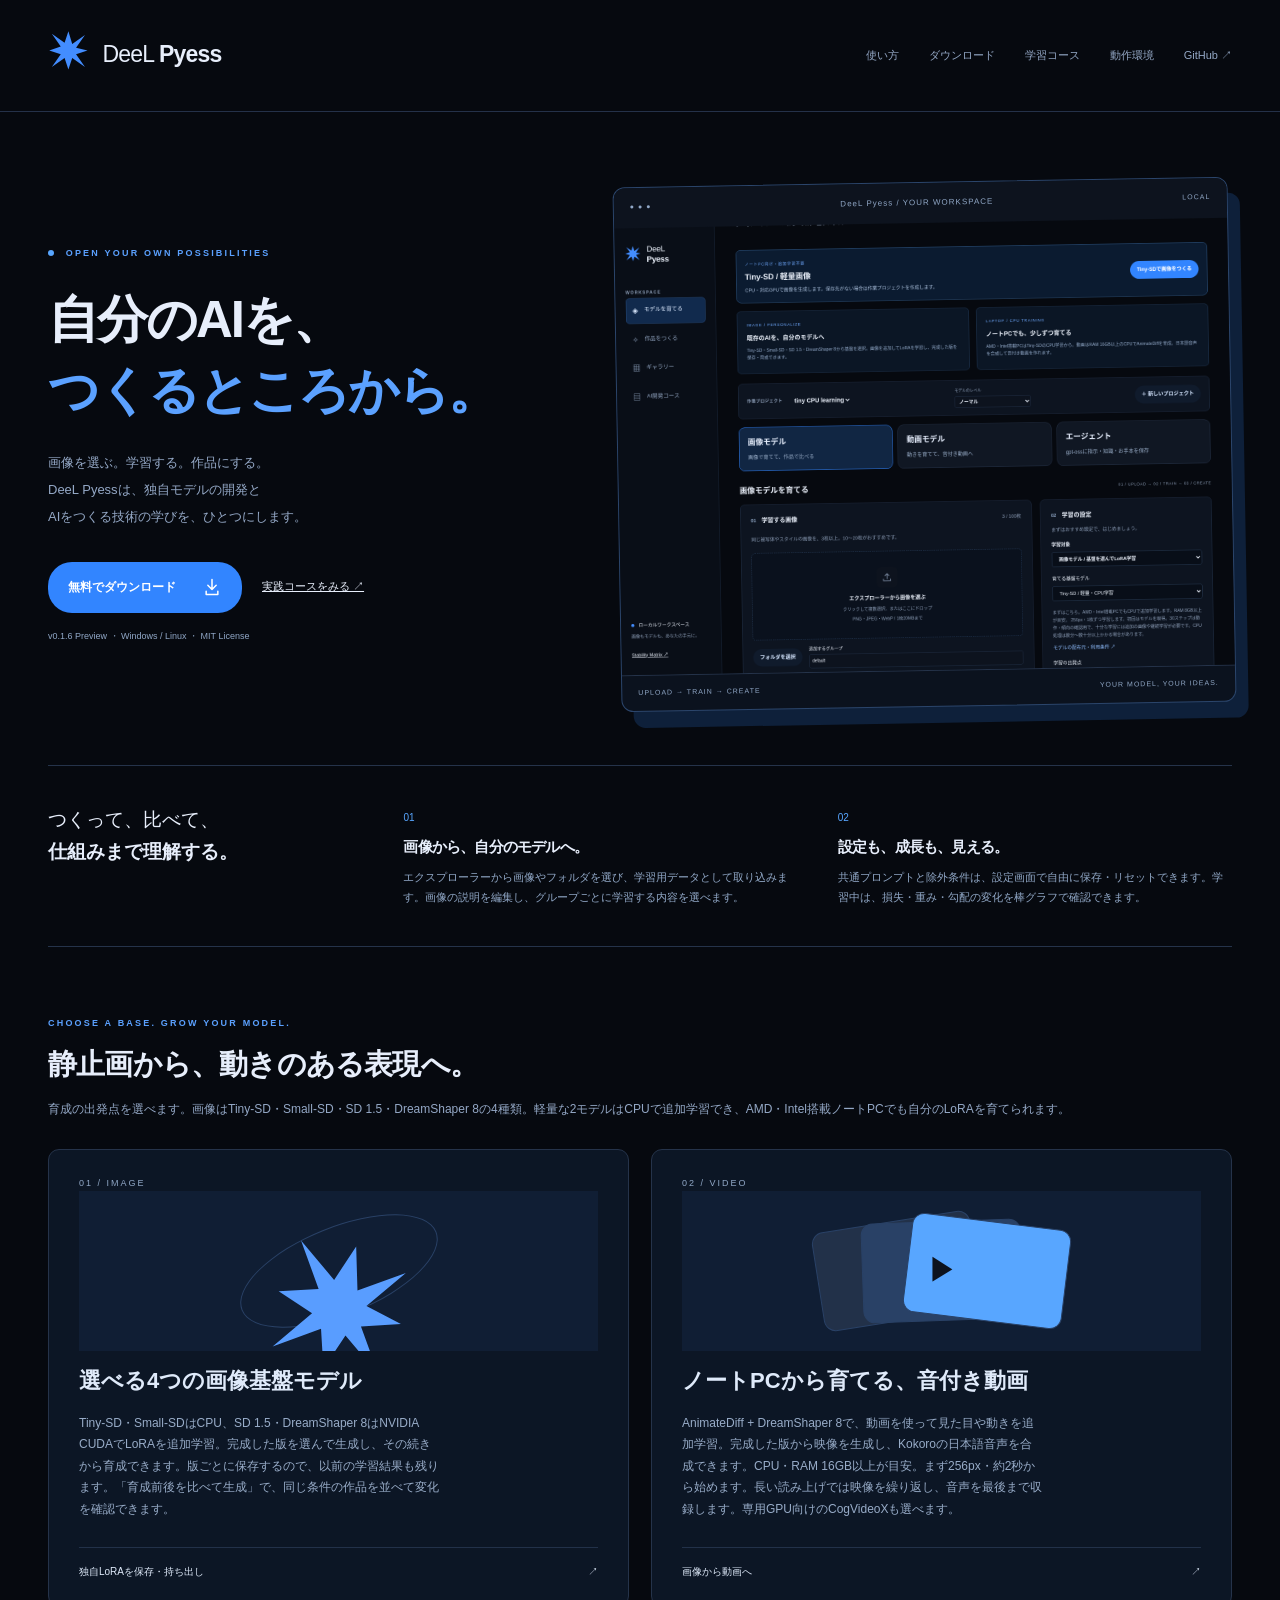
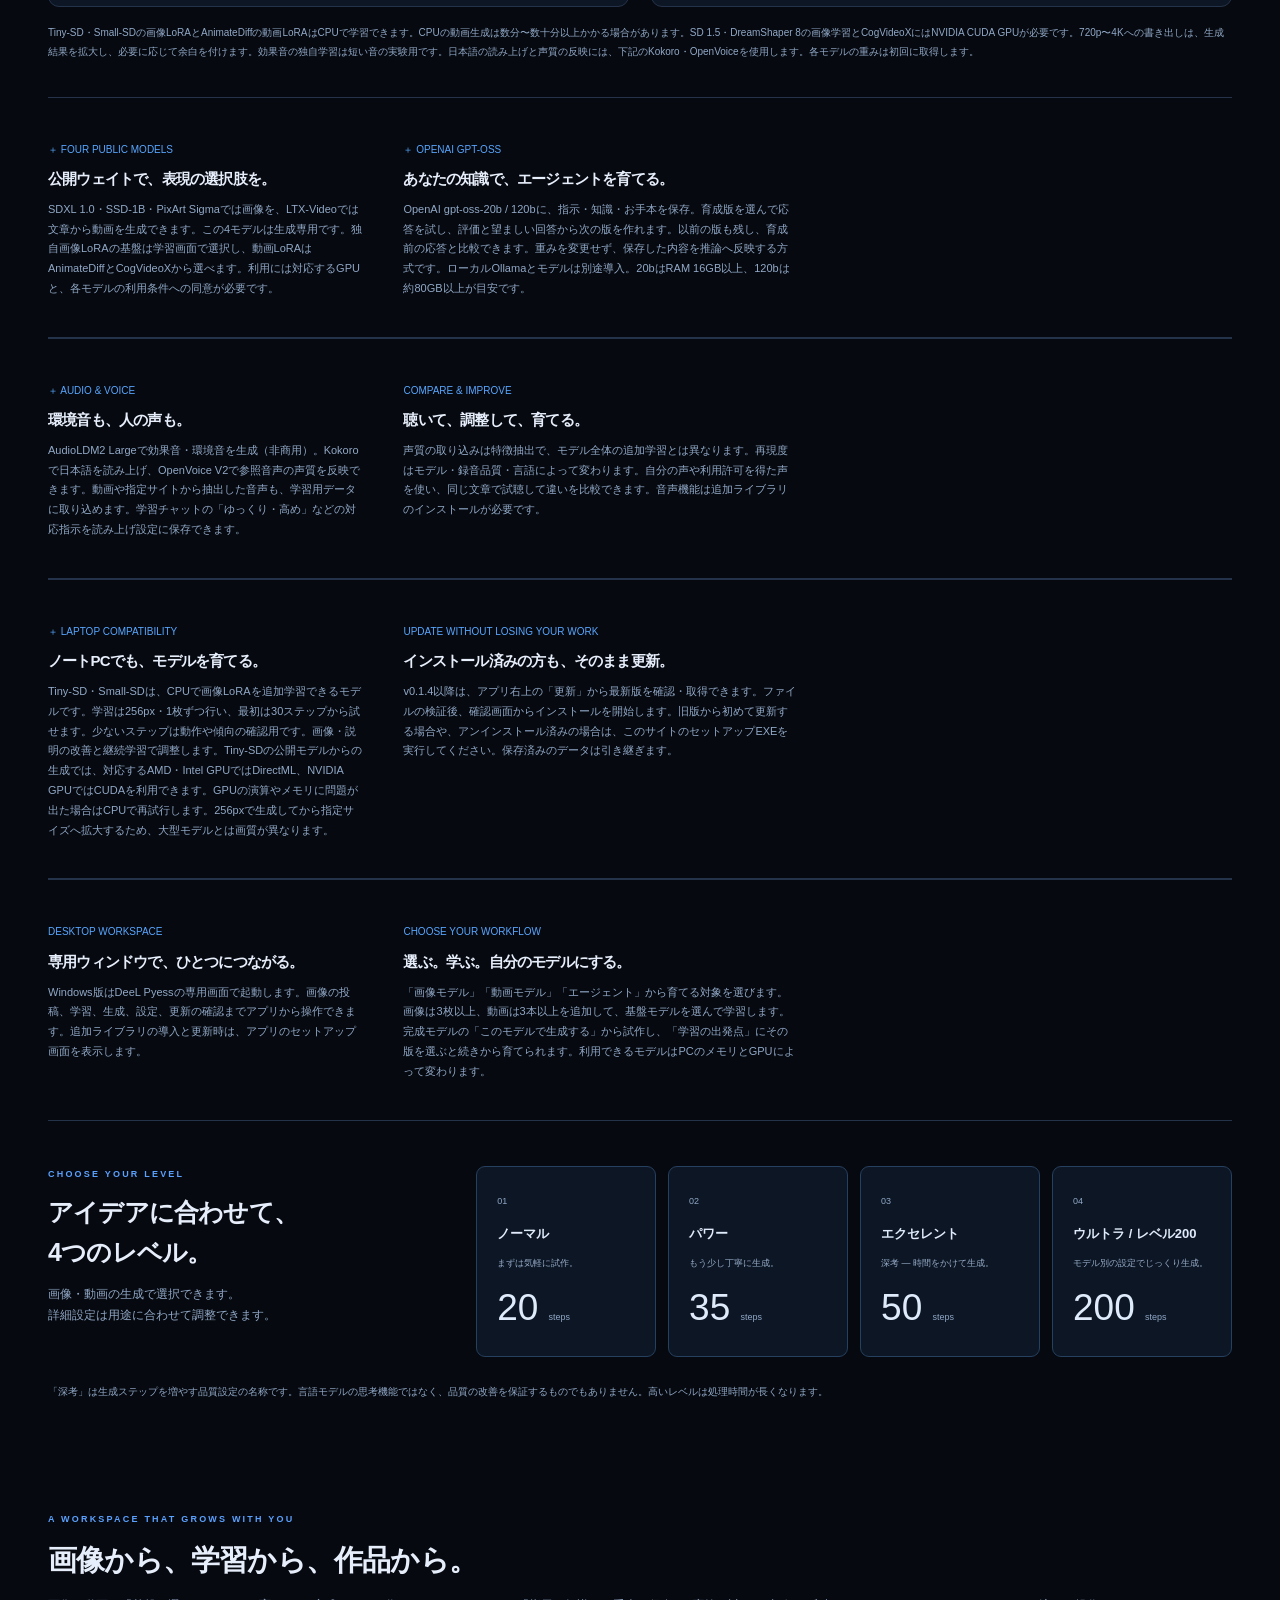
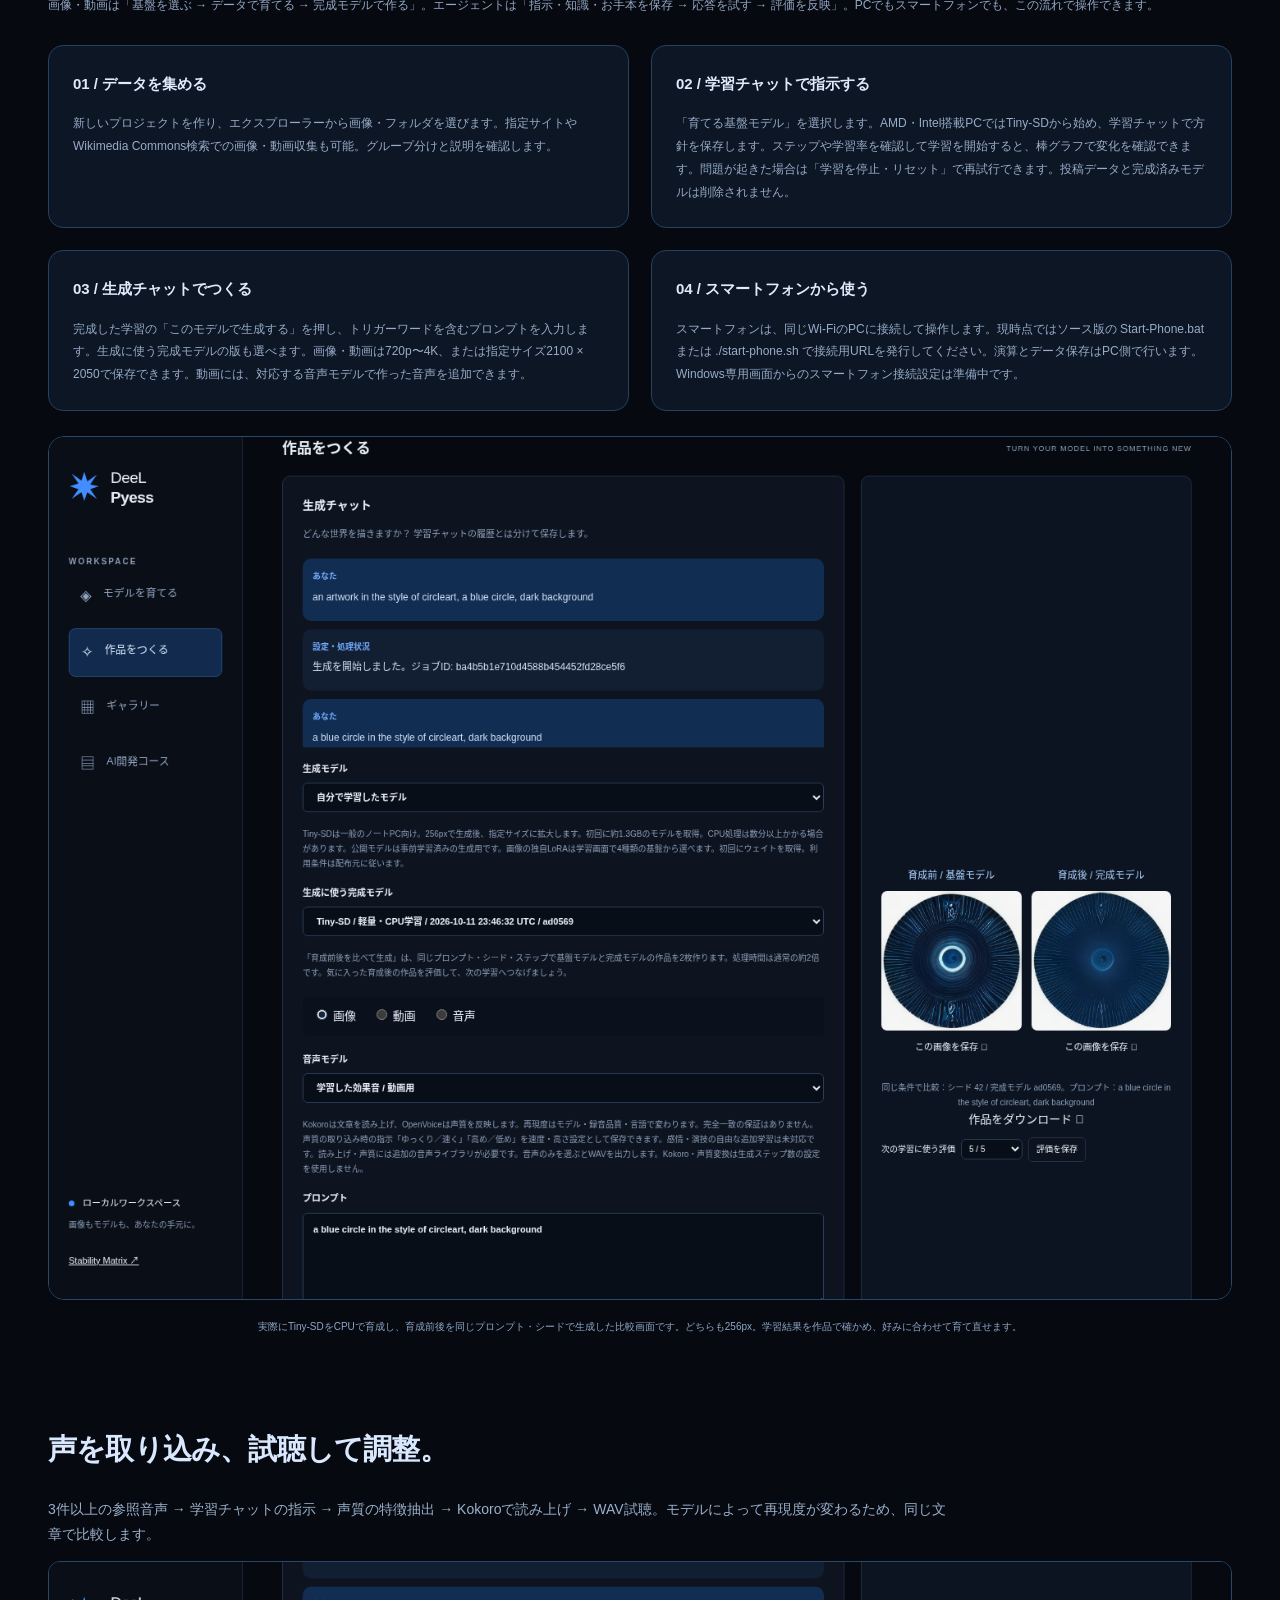
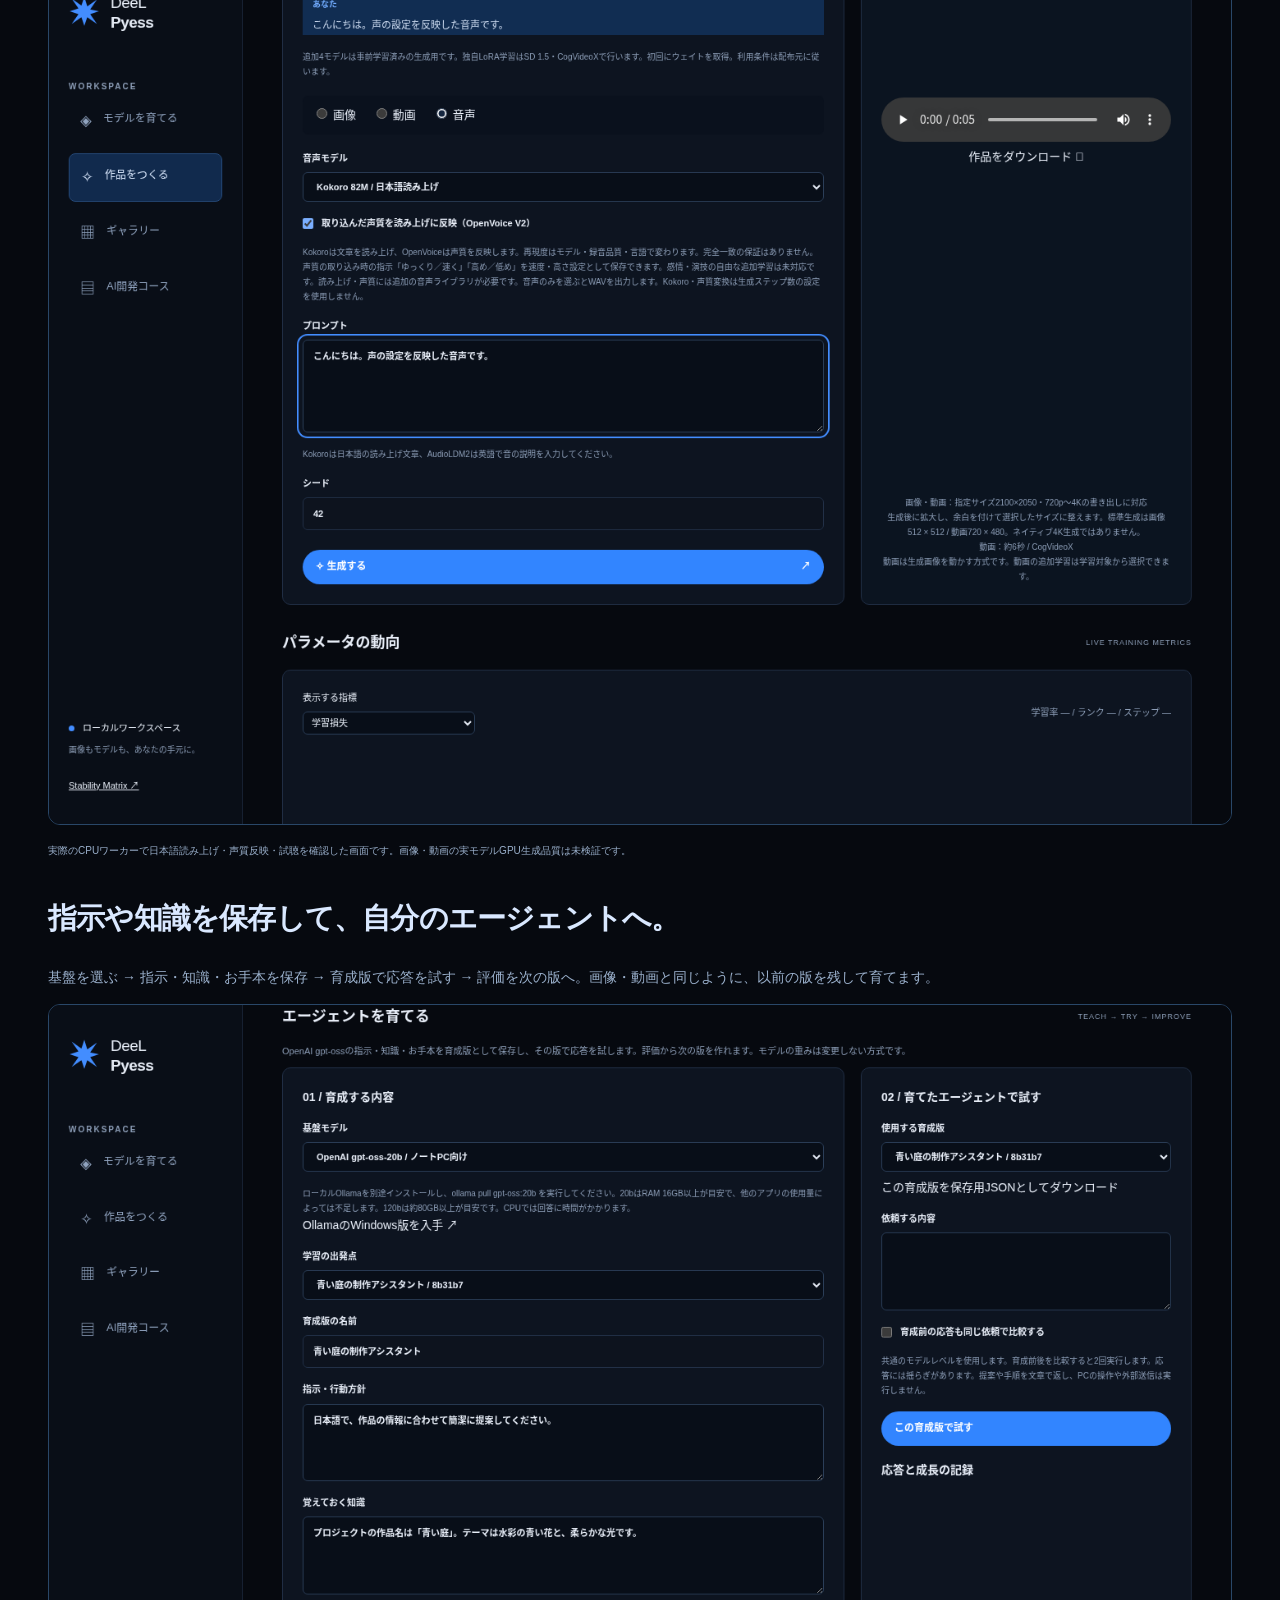
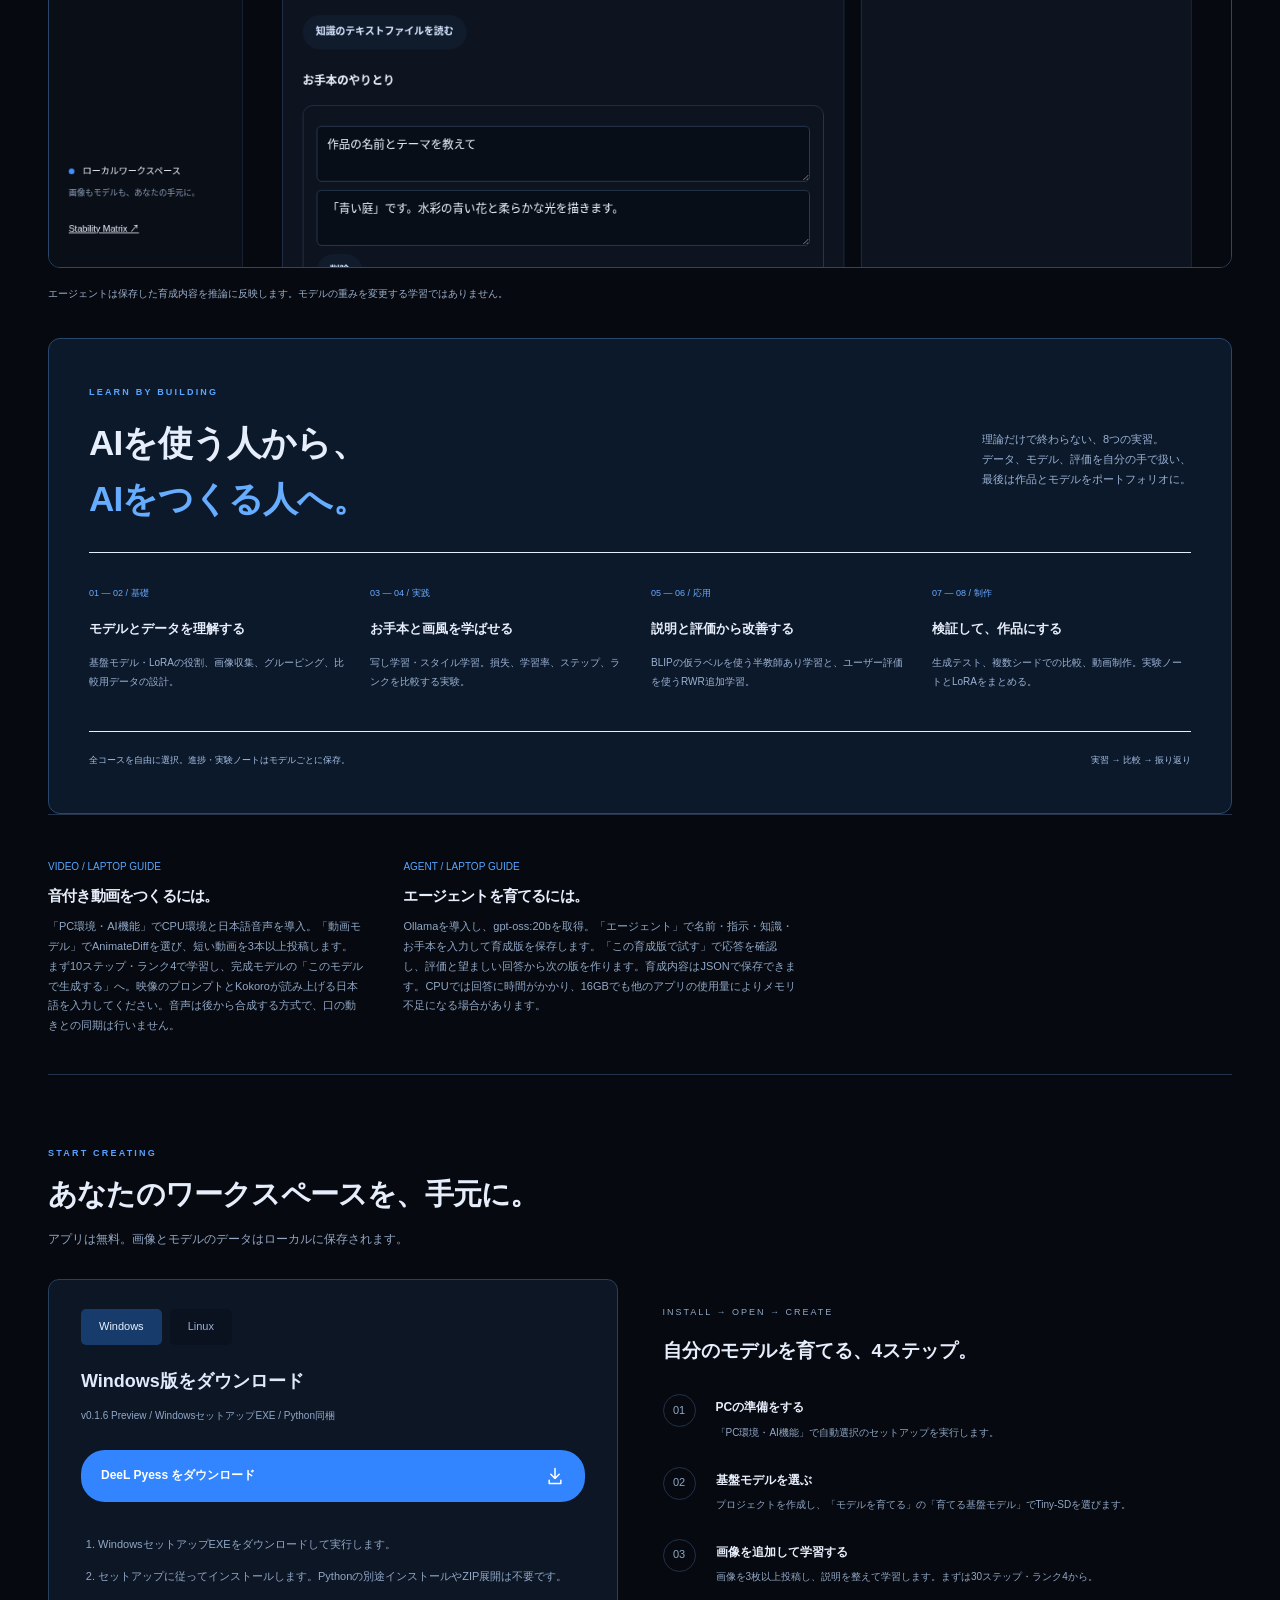
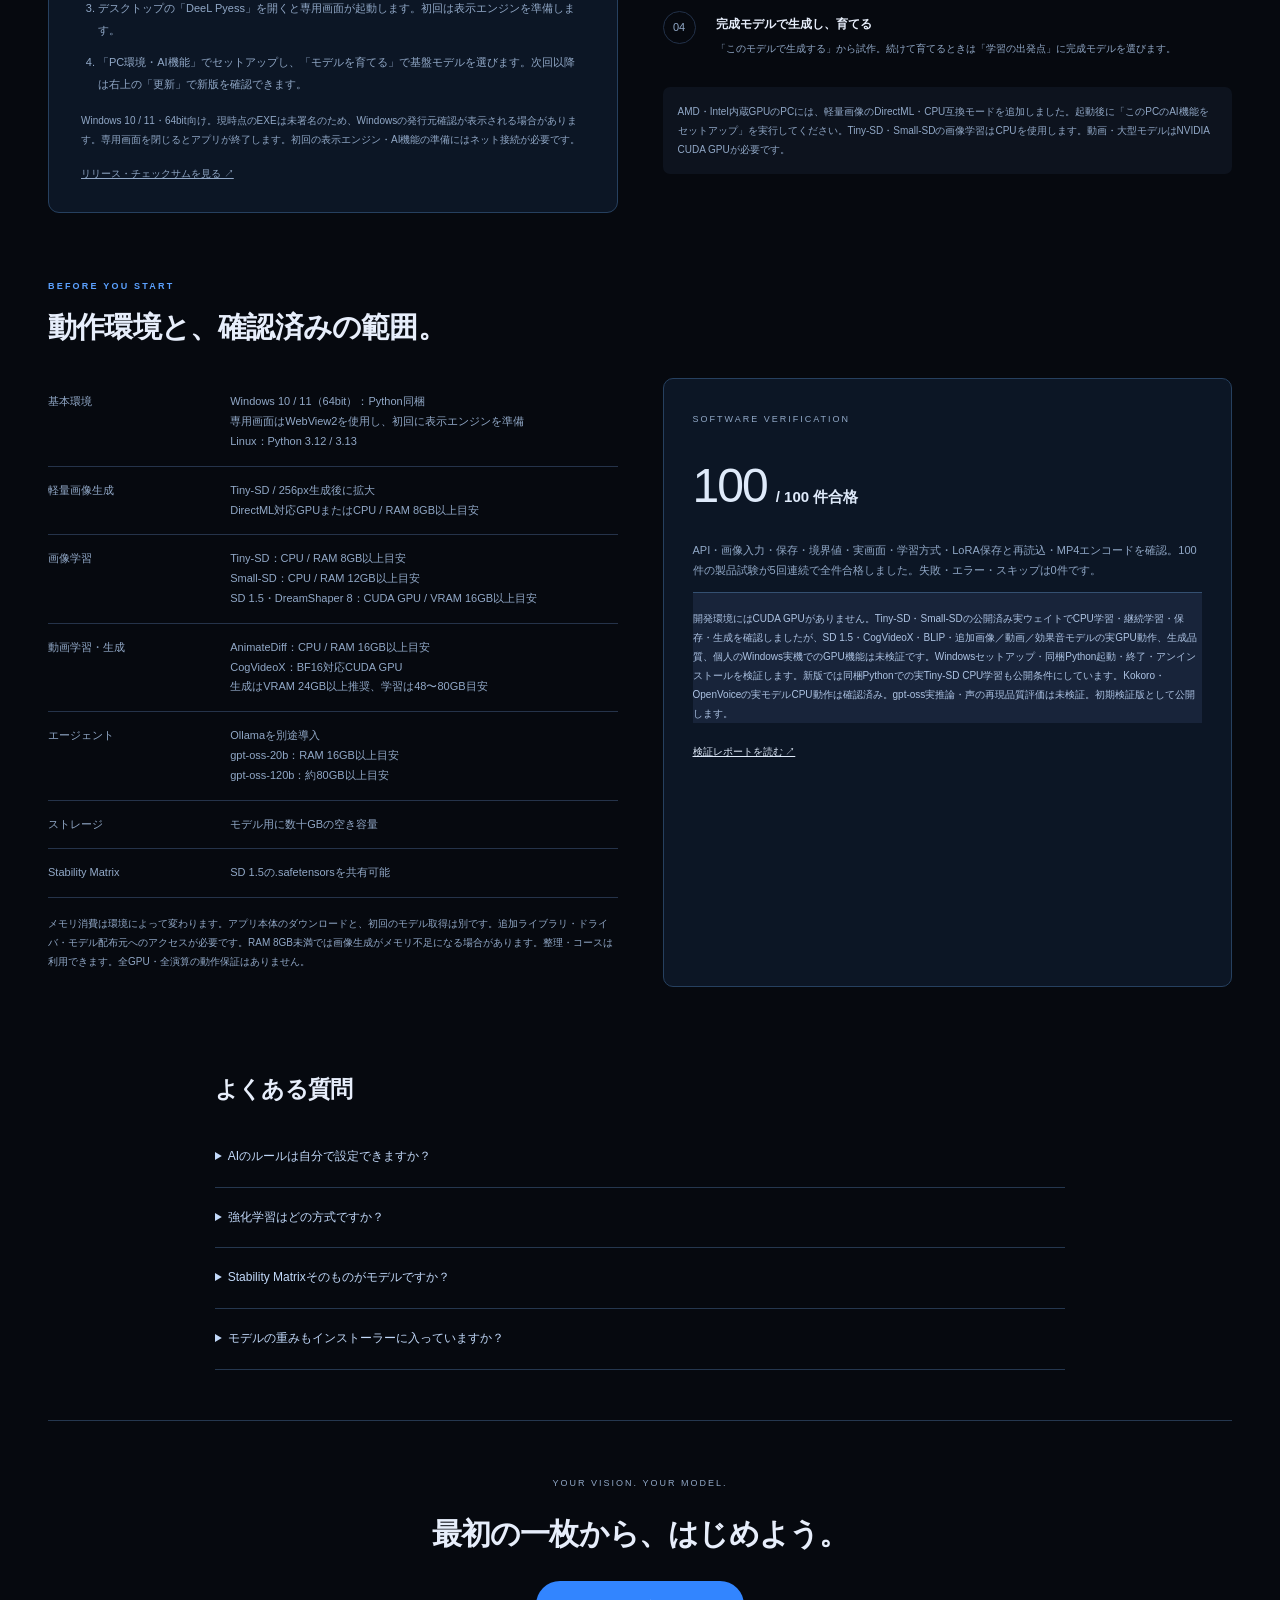
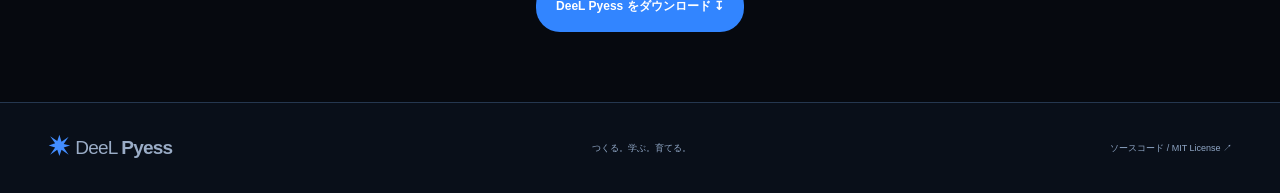
==== commit 0818f0ce: "feat: add versioned CPU personalization and image video agent workspaces" ====
--- a/website/index.html
+++ b/website/index.html
@@ -1,11 +1,11 @@
 <!doctype html><html lang="ja"><head><meta charset="utf-8"><meta name="viewport" content="width=device-width,initial-scale=1"><meta name="description" content="DeeL Pyess — 画像から独自AIを育て、画像・動画を作る。実践型AI開発コースを備えたローカルアプリを無料ダウンロード。"><title>DeeL Pyess — 自分のAIを、つくるところから。</title><link rel="icon" href="data:image/svg+xml,%3Csvg xmlns='http://www.w3.org/2000/svg' viewBox='0 0 40 40'%3E%3Crect width='40' height='40' rx='10' fill='%233285ff'/%3E%3Cpath d='M20 5L24 16L35 20L24 24L20 35L16 24L5 20L16 16Z' fill='%23ffffff'/%3E%3C/svg%3E"><link rel="stylesheet" href="site.css"><script defer src="site.js"></script></head><body>
-<header class="site-header"><a href="#" class="logo"><span><svg class="star-symbol" aria-hidden="true" viewBox="0 0 32 32"><path d="M16 1 19 11 29 4 22 14 31 16 22 19 29 29 19 22 16 31 13 22 3 29 10 19 1 16 10 13 3 3 13 10Z"/></svg></span> DeeL <b>Pyess</b></a><nav><a href="#usage">使い方</a><a href="#download">ダウンロード</a><a href="#course">学習コース</a><a href="#requirements">動作環境</a><a href="https://github.com/icchan090pp/personal-ai-studio/tree/v0.1.5" target="_blank" rel="noreferrer">GitHub ↗</a></nav></header>
-<main><section class="hero"><div class="hero-copy"><div class="eyebrow"><i></i> OPEN YOUR OWN POSSIBILITIES</div><h1>自分のAIを、<br><em>つくるところから。</em></h1><p>画像を選ぶ。学習する。作品にする。<br>DeeL Pyessは、独自モデルの開発と<br>AIをつくる技術の学びを、ひとつにします。</p><div class="hero-actions"><a class="button dark" href="#download">無料でダウンロード <svg aria-hidden="true" width="20" height="20" viewBox="0 0 24 24" fill="none" stroke="currentColor" stroke-width="1.8" stroke-linecap="round" stroke-linejoin="round"><path d="M12 3v12m-5-5 5 5 5-5M5 17v4h14v-4"/></svg></a><a class="text-link" href="#course">実践コースをみる ↗</a></div><div class="hero-note">v0.1.5 Preview ・ Windows / Linux ・ MIT License</div></div><div class="product-window"><div class="window-top"><span>● ● ●</span><b>DeeL Pyess / YOUR WORKSPACE</b><span>LOCAL</span></div><img src="app-preview.png" alt="DeeL Pyessの実際の画像アップロード・モデル学習画面" width="1440" height="1050"><div class="window-footer"><span>UPLOAD → TRAIN → CREATE</span><span>YOUR MODEL, YOUR IDEAS.</span></div></div></section>
+<header class="site-header"><a href="#" class="logo"><span><svg class="star-symbol" aria-hidden="true" viewBox="0 0 32 32"><path d="M16 1 19 11 29 4 22 14 31 16 22 19 29 29 19 22 16 31 13 22 3 29 10 19 1 16 10 13 3 3 13 10Z"/></svg></span> DeeL <b>Pyess</b></a><nav><a href="#usage">使い方</a><a href="#download">ダウンロード</a><a href="#course">学習コース</a><a href="#requirements">動作環境</a><a href="https://github.com/icchan090pp/personal-ai-studio/tree/v0.1.6" target="_blank" rel="noreferrer">GitHub ↗</a></nav></header>
+<main><section class="hero"><div class="hero-copy"><div class="eyebrow"><i></i> OPEN YOUR OWN POSSIBILITIES</div><h1>自分のAIを、<br><em>つくるところから。</em></h1><p>画像を選ぶ。学習する。作品にする。<br>DeeL Pyessは、独自モデルの開発と<br>AIをつくる技術の学びを、ひとつにします。</p><div class="hero-actions"><a class="button dark" href="#download">無料でダウンロード <svg aria-hidden="true" width="20" height="20" viewBox="0 0 24 24" fill="none" stroke="currentColor" stroke-width="1.8" stroke-linecap="round" stroke-linejoin="round"><path d="M12 3v12m-5-5 5 5 5-5M5 17v4h14v-4"/></svg></a><a class="text-link" href="#course">実践コースをみる ↗</a></div><div class="hero-note">v0.1.6 Preview ・ Windows / Linux ・ MIT License</div></div><div class="product-window"><div class="window-top"><span>● ● ●</span><b>DeeL Pyess / YOUR WORKSPACE</b><span>LOCAL</span></div><img src="app-preview.png" alt="DeeL Pyessの実際の画像アップロード・モデル学習画面" width="1440" height="1050"><div class="window-footer"><span>UPLOAD → TRAIN → CREATE</span><span>YOUR MODEL, YOUR IDEAS.</span></div></div></section>
 <section class="principles"><p>つくって、比べて、<br><b>仕組みまで理解する。</b></p><div><span>01</span><h2>画像から、自分のモデルへ。</h2><p>エクスプローラーから画像やフォルダを選び、学習用データとして取り込みます。画像の説明を編集し、グループごとに学習する内容を選べます。</p></div><div><span>02</span><h2>設定も、成長も、見える。</h2><p>共通プロンプトと除外条件は、設定画面で自由に保存・リセットできます。学習中は、損失・重み・勾配の変化を棒グラフで確認できます。</p></div></section>
-<section class="models" id="models"><div class="section-heading"><div class="eyebrow">TWO MODELS. MORE POSSIBILITIES.</div><h2>静止画から、動きのある表現へ。</h2><p>画像と動画の独自学習には、次の2つの基盤モデルを使います。まず画像生成を試したい方は、軽量モデルTiny-SDも選べます。</p></div><div class="model-grid"><article class="image-model"><div class="card-kicker">01 / IMAGE</div><div class="abstract-art" aria-hidden="true"><div class="art-ring"></div><div class="art-star"><svg class="star-symbol" aria-hidden="true" viewBox="0 0 32 32"><path d="M16 1 19 11 29 4 22 14 31 16 22 19 29 29 19 22 16 31 13 22 3 29 10 19 1 16 10 13 3 3 13 10Z"/></svg></div></div><h3>Stable Diffusion 1.5</h3><p>アップロードした画像でLoRAを追加学習。被写体や画風を学び、標準512 × 512pxで生成し、指定サイズ2100×2050・720p〜4Kへ拡大して書き出します。</p><div class="model-bottom">独自LoRAを保存・持ち出し <span>↗</span></div></article><article class="video-model"><div class="card-kicker">02 / VIDEO</div><div class="motion-art" aria-hidden="true"><span></span><span></span><span></span><b>▶</b></div><h3>CogVideoX-5b-I2V</h3><p>生成した画像をもとに、約6秒のMP4動画を作成します。標準出力は720 × 480px・49フレーム・8fpsです。動画クリップを使ったLoRA学習、指定サイズへの拡大、音声の追加にも対応しています。</p><div class="model-bottom">画像から動画へ <span>↗</span></div></article></div><p class="section-note">画像・動画のLoRA学習にはNVIDIA CUDA GPUが必要です。720p〜4Kへの書き出しは、生成結果を拡大し、必要に応じて余白を付けます。効果音の独自学習は短い音の実験用です。日本語の読み上げと声質の反映には、下記のKokoro・OpenVoiceを使用します。各モデルの重みは初回に取得します。</p></section>
-<section class="principles"><div><span>＋ FOUR PUBLIC MODELS</span><h2>公開ウェイトで、表現の選択肢を。</h2><p>SDXL 1.0・SSD-1B・PixArt Sigmaでは画像を、LTX-Videoでは文章から動画を生成できます。この4モデルは生成専用です。独自の画像・動画LoRA学習にはSD 1.5・CogVideoXを使います。利用には対応するGPUと、各モデルの利用条件への同意が必要です。</p></div><div><span>＋ OPENAI GPT-OSS</span><h2>AI開発を、文章でも相談。</h2><p>Ollamaで動かすOpenAI gpt-oss-20b / 120bに、プロンプトの書き方や学習方針を相談できます。Ollamaとモデルは別途導入してください。gpt-ossは文章の相談を担当します。</p></div></section><section class="principles"><div><span>＋ AUDIO &amp; VOICE</span><h2>環境音も、人の声も。</h2><p>AudioLDM2 Largeで効果音・環境音を生成（非商用）。Kokoroで日本語を読み上げ、OpenVoice V2で参照音声の声質を反映できます。動画や指定サイトから抽出した音声も、学習用データに取り込めます。学習チャットの「ゆっくり・高め」などの対応指示を読み上げ設定に保存できます。</p></div><div><span>COMPARE &amp; IMPROVE</span><h2>聴いて、調整して、育てる。</h2><p>声質の取り込みは特徴抽出で、モデル全体の追加学習とは異なります。再現度はモデル・録音品質・言語によって変わります。自分の声や利用許可を得た声を使い、同じ文章で試聴して違いを比較できます。音声機能は追加ライブラリのインストールが必要です。</p></div></section><section class="principles"><div><span>＋ LAPTOP COMPATIBILITY</span><h2>ノートPCでも、最初の画像を。</h2><p>Tiny-SDは、CPUでも画像を生成できる軽量モデルです。対応するAMD・Intel GPUではDirectML、NVIDIA GPUではCUDAを利用できます。GPUの演算やメモリに問題が出た場合はCPUで再試行します。256pxで生成してから指定サイズへ拡大するため、大型モデルとは画質が異なります。</p></div><div><span>UPDATE WITHOUT LOSING YOUR WORK</span><h2>インストール済みの方も、そのまま更新。</h2><p>v0.1.5以降は、アプリ右上の「更新」から最新版を確認・取得できます。ファイルの検証後、確認画面からインストールを開始します。旧版から初めて更新する場合や、アンインストール済みの場合は、このサイトのセットアップEXEを実行してください。保存済みのデータは引き継ぎます。</p></div></section><section class="principles"><div><span>DESKTOP WORKSPACE</span><h2>専用ウィンドウで、ひとつにつながる。</h2><p>Windows版はDeeL Pyessの専用画面で起動します。画像の投稿、学習、生成、設定、更新の確認までアプリから操作できます。追加ライブラリの導入と更新時は、アプリのセットアップ画面を表示します。</p></div><div><span>CHOOSE YOUR WORKFLOW</span><h2>生成から試す。学習へ進む。</h2><p>学習前でもTiny-SDなどの公開モデルで生成を試せます。対応GPUを用意したら、画像と説明を追加して独自LoRAの学習に進めます。利用できる機能は、PCのメモリと選んだモデルによって変わります。</p></div></section><section class="levels"><div><div class="eyebrow">CHOOSE YOUR LEVEL</div><h2>アイデアに合わせて、<br>4つのレベル。</h2><p>画像・動画の生成で選択できます。<br>詳細設定は用途に合わせて調整できます。</p></div><div class="level-grid"><article><span>01</span><h3>ノーマル</h3><p>まずは気軽に試作。</p><b>20 <small>steps</small></b></article><article><span>02</span><h3>パワー</h3><p>もう少し丁寧に生成。</p><b>35 <small>steps</small></b></article><article><span>03</span><h3>エクセレント</h3><p>深考 — 時間をかけて生成。</p><b>50 <small>steps</small></b></article><article><span>04</span><h3>ウルトラ / レベル200</h3><p>モデル別の設定でじっくり生成。</p><b>200 <small>steps</small></b></article></div><p class="section-note">「深考」は生成ステップを増やす品質設定の名称です。言語モデルの思考機能ではなく、品質の改善を保証するものでもありません。高いレベルは処理時間が長くなります。</p></section>
-<section class="usage" id="usage"><div class="section-heading"><div class="eyebrow">A WORKSPACE THAT GROWS WITH YOU</div><h2>画像から、学習から、作品から。</h2><p>PCでもスマートフォンでも、操作の流れは同じです。</p></div><div class="usage-grid"><article><b>01 / データを集める</b><p>新しいプロジェクトを作り、エクスプローラーから画像・フォルダを選びます。指定サイトやWikimedia Commons検索での画像・動画収集も可能。グループ分けと説明を確認します。</p></article><article><b>02 / 学習チャットで指示する</b><p>学習対象を選び、学習チャットで方針を保存します。ステップや学習率を確認して学習を開始すると、棒グラフで変化を確認できます。問題が起きた場合は「学習を停止・リセット」で再試行できます。投稿データと完成済みモデルは削除されません。</p></article><article><b>03 / 生成チャットでつくる</b><p>「作品をつくる」でモデルとレベルを選び、生成チャットにプロンプトを入力します。画像・動画は720p〜4K、または指定サイズ2100 × 2050で保存できます。動画には、対応する音声モデルで作った音声を追加できます。</p></article><article><b>04 / スマートフォンから使う</b><p>スマートフォンは、同じWi-FiのPCに接続して操作します。現時点ではソース版の Start-Phone.bat または ./start-phone.sh で接続用URLを発行してください。演算とデータ保存はPC側で行います。Windows専用画面からのスマートフォン接続設定は準備中です。</p></article></div><div class="usage-screen"><img src="app-generate.png" alt="学習チャットと分離した生成チャット。画像・動画と4K出力を選ぶ実際のアプリ画面" loading="lazy"><p>Tiny-SDで実際に生成した画像を、アプリで表示した例です。CPUで256px生成後、720pへ拡大しています。</p></div></section><section class="voice-screen"><h2>声を取り込み、試聴して調整。</h2><p>3件以上の参照音声 → 学習チャットの指示 → 声質の特徴抽出 → Kokoroで読み上げ → WAV試聴。モデルによって再現度が変わるため、同じ文章で比較します。</p><img src="app-voice.png" alt="KokoroとOpenVoiceで生成した実際の音声をアプリで試聴する画面" width="1440" height="1050" loading="lazy"><p class="section-note">実際のCPUワーカーで日本語読み上げ・声質反映・試聴を確認した画面です。画像・動画の実モデルGPU生成品質は未検証です。</p></section><section class="course" id="course"><div class="course-top"><div><div class="eyebrow">LEARN BY BUILDING</div><h2>AIを使う人から、<br><em>AIをつくる人へ。</em></h2></div><p>理論だけで終わらない、8つの実習。<br>データ、モデル、評価を自分の手で扱い、<br>最後は作品とモデルをポートフォリオに。</p></div><div class="curriculum"><article><span>01 — 02 / 基礎</span><h3>モデルとデータを理解する</h3><p>基盤モデル・LoRAの役割、画像収集、グルーピング、比較用データの設計。</p></article><article><span>03 — 04 / 実践</span><h3>お手本と画風を学ばせる</h3><p>写し学習・スタイル学習。損失、学習率、ステップ、ランクを比較する実験。</p></article><article><span>05 — 06 / 応用</span><h3>説明と評価から改善する</h3><p>BLIPの仮ラベルを使う半教師あり学習と、ユーザー評価を使うRWR追加学習。</p></article><article><span>07 — 08 / 制作</span><h3>検証して、作品にする</h3><p>生成テスト、複数シードでの比較、動画制作。実験ノートとLoRAをまとめる。</p></article></div><div class="course-foot">全コースを自由に選択。進捗・実験ノートはモデルごとに保存。<span>実習 → 比較 → 振り返り</span></div></section>
-<section class="download" id="download"><div class="section-heading"><div class="eyebrow">START CREATING</div><h2>あなたのワークスペースを、手元に。</h2><p>アプリは無料。画像とモデルのデータはローカルに保存されます。</p></div><div class="download-layout"><article class="download-card"><div class="os-tabs" role="tablist" aria-label="インストールするOS"><button role="tab" aria-selected="true" data-os="windows">Windows</button><button role="tab" aria-selected="false" data-os="linux">Linux</button></div><h3 id="os-title">Windows版をダウンロード</h3><p>v0.1.5 Preview / WindowsセットアップEXE / Python同梱</p><a id="download-link" class="button dark full" href="https://github.com/icchan090pp/personal-ai-studio/releases/download/v0.1.5/DeeL-Pyess-Setup-v0.1.5-Windows-x64.exe">DeeL Pyess をダウンロード <svg aria-hidden="true" width="20" height="20" viewBox="0 0 24 24" fill="none" stroke="currentColor" stroke-width="1.8" stroke-linecap="round" stroke-linejoin="round"><path d="M12 3v12m-5-5 5 5 5-5M5 17v4h14v-4"/></svg></a><div id="os-instructions"><ol><li>WindowsセットアップEXEをダウンロードして実行します。</li><li>セットアップに従ってインストールします。Pythonの別途インストールやZIP展開は不要です。</li><li>デスクトップの「DeeL Pyess」を開くと専用画面が起動します。初回は表示エンジンを準備します。</li><li>「PC環境・AI機能」でセットアップし、「作品をつくる」から生成します。次回以降は右上の「更新」で新版を確認できます。</li></ol></div><p class="section-note">Windows 10 / 11・64bit向け。現時点のEXEは未署名のため、Windowsの発行元確認が表示される場合があります。専用画面を閉じるとアプリが終了します。初回の表示エンジン・AI機能の準備にはネット接続が必要です。</p><a class="sub-link" href="https://github.com/icchan090pp/personal-ai-studio/releases/tag/v0.1.5" target="_blank" rel="noreferrer">リリース・チェックサムを見る ↗</a></article><article class="install-guide"><div class="card-kicker">INSTALL → OPEN → CREATE</div><h3>まず画像をつくる、4ステップ。</h3><ol><li><span>01</span><div><b>PCの準備をする</b><p>「PC環境・AI機能」で自動選択のセットアップを実行します。</p></div></li><li><span>02</span><div><b>Tiny-SDを開く</b><p>「Tiny-SDで画像をつくる」を押します。保存先がなければ自動で作成します。</p></div></li><li><span>03</span><div><b>軽量モデルを選ぶ</b><p>生成モデルに「Tiny-SD / 軽量画像」が選ばれます。上部の作業プロジェクト欄は保存先です。</p></div></li><li><span>04</span><div><b>生成して保存する</b><p>プロンプトを入力し、まずはノーマルで生成します。初回はモデルを取得します。</p></div></li></ol><div class="install-note">AMD・Intel内蔵GPUのPCには、軽量画像のDirectML・CPU互換モードを追加しました。起動後に「このPCのAI機能をセットアップ」を実行してください。画像LoRA学習・動画・大型モデルはNVIDIA CUDA GPUが必要です。</div></article></div></section>
-<section id="requirements" class="requirements"><div class="section-heading"><div class="eyebrow">BEFORE YOU START</div><h2>動作環境と、確認済みの範囲。</h2></div><div class="requirements-grid"><div><table><tbody><tr><th>基本環境</th><td>Windows 10 / 11（64bit）：Python同梱<br>専用画面はWebView2を使用し、初回に表示エンジンを準備<br>Linux：Python 3.12 / 3.13</td></tr><tr><th>軽量画像生成</th><td>Tiny-SD / 256px生成後に拡大<br>DirectML対応GPUまたはCPU / RAM 8GB以上目安</td></tr><tr><th>画像学習</th><td>NVIDIA CUDA GPU<br>VRAM 16GB以上を目安</td></tr><tr><th>動画生成</th><td>BF16対応GPU（Ampere以降）<br>VRAM 24GB以上を推奨</td></tr><tr><th>ストレージ</th><td>モデル用に数十GBの空き容量</td></tr><tr><th>Stability Matrix</th><td>SD 1.5の.safetensorsを共有可能</td></tr></tbody></table><p class="section-note">メモリ消費は環境によって変わります。アプリ本体のダウンロードと、初回のモデル取得は別です。追加ライブラリ・ドライバ・モデル配布元へのアクセスが必要です。RAM 8GB未満では画像生成がメモリ不足になる場合があります。整理・コースは利用できます。全GPU・全演算の動作保証はありません。</p></div><div class="verification"><span class="card-kicker">SOFTWARE VERIFICATION</span><h3><b>100</b> / 100 件合格</h3><p>API・画像入力・保存・境界値・実画面・学習方式・LoRA保存と再読込・MP4エンコードを確認。100件の製品試験が5回連続で全件合格しました。失敗・エラー・スキップは0件です。</p><div class="verification-limit">開発環境にはCUDA GPUがありません。小型実ネットワークのCPU検証は実施しましたが、SD 1.5・CogVideoX・BLIP・追加画像／動画／効果音モデルの実GPU動作、生成品質、個人のWindows実機でのGPU機能は未検証です。Windowsセットアップ・同梱Python起動・終了・アンインストールはWindows CIで確認済みです。Kokoro・OpenVoiceの実モデルCPU動作は確認済み。gpt-oss実推論・声の再現品質評価は未検証。初期検証版として公開します。</div><a href="https://github.com/icchan090pp/personal-ai-studio/blob/v0.1.5/docs/verification.md" target="_blank" rel="noreferrer">検証レポートを読む ↗</a></div></div></section>
+<section class="models" id="models"><div class="section-heading"><div class="eyebrow">CHOOSE A BASE. GROW YOUR MODEL.</div><h2>静止画から、動きのある表現へ。</h2><p>育成の出発点を選べます。画像はTiny-SD・Small-SD・SD 1.5・DreamShaper 8の4種類。軽量な2モデルはCPUで追加学習でき、AMD・Intel搭載ノートPCでも自分のLoRAを育てられます。</p></div><div class="model-grid"><article class="image-model"><div class="card-kicker">01 / IMAGE</div><div class="abstract-art" aria-hidden="true"><div class="art-ring"></div><div class="art-star"><svg class="star-symbol" aria-hidden="true" viewBox="0 0 32 32"><path d="M16 1 19 11 29 4 22 14 31 16 22 19 29 29 19 22 16 31 13 22 3 29 10 19 1 16 10 13 3 3 13 10Z"/></svg></div></div><h3>選べる4つの画像基盤モデル</h3><p>Tiny-SD・Small-SDはCPU、SD 1.5・DreamShaper 8はNVIDIA CUDAでLoRAを追加学習。完成した版を選んで生成し、その続きから育成できます。版ごとに保存するので、以前の学習結果も残ります。「育成前後を比べて生成」で、同じ条件の作品を並べて変化を確認できます。</p><div class="model-bottom">独自LoRAを保存・持ち出し <span>↗</span></div></article><article class="video-model"><div class="card-kicker">02 / VIDEO</div><div class="motion-art" aria-hidden="true"><span></span><span></span><span></span><b>▶</b></div><h3>ノートPCから育てる、音付き動画</h3><p>AnimateDiff + DreamShaper 8で、動画を使って見た目や動きを追加学習。完成した版から映像を生成し、Kokoroの日本語音声を合成できます。CPU・RAM 16GB以上が目安。まず256px・約2秒から始めます。長い読み上げでは映像を繰り返し、音声を最後まで収録します。専用GPU向けのCogVideoXも選べます。</p><div class="model-bottom">画像から動画へ <span>↗</span></div></article></div><p class="section-note">Tiny-SD・Small-SDの画像LoRAとAnimateDiffの動画LoRAはCPUで学習できます。CPUの動画生成は数分〜数十分以上かかる場合があります。SD 1.5・DreamShaper 8の画像学習とCogVideoXにはNVIDIA CUDA GPUが必要です。720p〜4Kへの書き出しは、生成結果を拡大し、必要に応じて余白を付けます。効果音の独自学習は短い音の実験用です。日本語の読み上げと声質の反映には、下記のKokoro・OpenVoiceを使用します。各モデルの重みは初回に取得します。</p></section>
+<section class="principles"><div><span>＋ FOUR PUBLIC MODELS</span><h2>公開ウェイトで、表現の選択肢を。</h2><p>SDXL 1.0・SSD-1B・PixArt Sigmaでは画像を、LTX-Videoでは文章から動画を生成できます。この4モデルは生成専用です。独自画像LoRAの基盤は学習画面で選択し、動画LoRAはAnimateDiffとCogVideoXから選べます。利用には対応するGPUと、各モデルの利用条件への同意が必要です。</p></div><div><span>＋ OPENAI GPT-OSS</span><h2>あなたの知識で、エージェントを育てる。</h2><p>OpenAI gpt-oss-20b / 120bに、指示・知識・お手本を保存。育成版を選んで応答を試し、評価と望ましい回答から次の版を作れます。以前の版も残し、育成前の応答と比較できます。重みを変更せず、保存した内容を推論へ反映する方式です。ローカルOllamaとモデルは別途導入。20bはRAM 16GB以上、120bは約80GB以上が目安です。</p></div></section><section class="principles"><div><span>＋ AUDIO &amp; VOICE</span><h2>環境音も、人の声も。</h2><p>AudioLDM2 Largeで効果音・環境音を生成（非商用）。Kokoroで日本語を読み上げ、OpenVoice V2で参照音声の声質を反映できます。動画や指定サイトから抽出した音声も、学習用データに取り込めます。学習チャットの「ゆっくり・高め」などの対応指示を読み上げ設定に保存できます。</p></div><div><span>COMPARE &amp; IMPROVE</span><h2>聴いて、調整して、育てる。</h2><p>声質の取り込みは特徴抽出で、モデル全体の追加学習とは異なります。再現度はモデル・録音品質・言語によって変わります。自分の声や利用許可を得た声を使い、同じ文章で試聴して違いを比較できます。音声機能は追加ライブラリのインストールが必要です。</p></div></section><section class="principles"><div><span>＋ LAPTOP COMPATIBILITY</span><h2>ノートPCでも、モデルを育てる。</h2><p>Tiny-SD・Small-SDは、CPUで画像LoRAを追加学習できるモデルです。学習は256px・1枚ずつ行い、最初は30ステップから試せます。少ないステップは動作や傾向の確認用です。画像・説明の改善と継続学習で調整します。Tiny-SDの公開モデルからの生成では、対応するAMD・Intel GPUではDirectML、NVIDIA GPUではCUDAを利用できます。GPUの演算やメモリに問題が出た場合はCPUで再試行します。256pxで生成してから指定サイズへ拡大するため、大型モデルとは画質が異なります。</p></div><div><span>UPDATE WITHOUT LOSING YOUR WORK</span><h2>インストール済みの方も、そのまま更新。</h2><p>v0.1.4以降は、アプリ右上の「更新」から最新版を確認・取得できます。ファイルの検証後、確認画面からインストールを開始します。旧版から初めて更新する場合や、アンインストール済みの場合は、このサイトのセットアップEXEを実行してください。保存済みのデータは引き継ぎます。</p></div></section><section class="principles"><div><span>DESKTOP WORKSPACE</span><h2>専用ウィンドウで、ひとつにつながる。</h2><p>Windows版はDeeL Pyessの専用画面で起動します。画像の投稿、学習、生成、設定、更新の確認までアプリから操作できます。追加ライブラリの導入と更新時は、アプリのセットアップ画面を表示します。</p></div><div><span>CHOOSE YOUR WORKFLOW</span><h2>選ぶ。学ぶ。自分のモデルにする。</h2><p>「画像モデル」「動画モデル」「エージェント」から育てる対象を選びます。画像は3枚以上、動画は3本以上を追加して、基盤モデルを選んで学習します。完成モデルの「このモデルで生成する」から試作し、「学習の出発点」にその版を選ぶと続きから育てられます。利用できるモデルはPCのメモリとGPUによって変わります。</p></div></section><section class="levels"><div><div class="eyebrow">CHOOSE YOUR LEVEL</div><h2>アイデアに合わせて、<br>4つのレベル。</h2><p>画像・動画の生成で選択できます。<br>詳細設定は用途に合わせて調整できます。</p></div><div class="level-grid"><article><span>01</span><h3>ノーマル</h3><p>まずは気軽に試作。</p><b>20 <small>steps</small></b></article><article><span>02</span><h3>パワー</h3><p>もう少し丁寧に生成。</p><b>35 <small>steps</small></b></article><article><span>03</span><h3>エクセレント</h3><p>深考 — 時間をかけて生成。</p><b>50 <small>steps</small></b></article><article><span>04</span><h3>ウルトラ / レベル200</h3><p>モデル別の設定でじっくり生成。</p><b>200 <small>steps</small></b></article></div><p class="section-note">「深考」は生成ステップを増やす品質設定の名称です。言語モデルの思考機能ではなく、品質の改善を保証するものでもありません。高いレベルは処理時間が長くなります。</p></section>
+<section class="usage" id="usage"><div class="section-heading"><div class="eyebrow">A WORKSPACE THAT GROWS WITH YOU</div><h2>画像から、学習から、作品から。</h2><p>画像・動画は「基盤を選ぶ → データで育てる → 完成モデルで作る」。エージェントは「指示・知識・お手本を保存 → 応答を試す → 評価を反映」。PCでもスマートフォンでも、この流れで操作できます。</p></div><div class="usage-grid"><article><b>01 / データを集める</b><p>新しいプロジェクトを作り、エクスプローラーから画像・フォルダを選びます。指定サイトやWikimedia Commons検索での画像・動画収集も可能。グループ分けと説明を確認します。</p></article><article><b>02 / 学習チャットで指示する</b><p>「育てる基盤モデル」を選択します。AMD・Intel搭載PCではTiny-SDから始め、学習チャットで方針を保存します。ステップや学習率を確認して学習を開始すると、棒グラフで変化を確認できます。問題が起きた場合は「学習を停止・リセット」で再試行できます。投稿データと完成済みモデルは削除されません。</p></article><article><b>03 / 生成チャットでつくる</b><p>完成した学習の「このモデルで生成する」を押し、トリガーワードを含むプロンプトを入力します。生成に使う完成モデルの版も選べます。画像・動画は720p〜4K、または指定サイズ2100 × 2050で保存できます。動画には、対応する音声モデルで作った音声を追加できます。</p></article><article><b>04 / スマートフォンから使う</b><p>スマートフォンは、同じWi-FiのPCに接続して操作します。現時点ではソース版の Start-Phone.bat または ./start-phone.sh で接続用URLを発行してください。演算とデータ保存はPC側で行います。Windows専用画面からのスマートフォン接続設定は準備中です。</p></article></div><div class="usage-screen"><img src="app-generate.png" alt="学習チャットと分離した生成チャット。画像・動画と4K出力を選ぶ実際のアプリ画面" loading="lazy"><p>実際にTiny-SDをCPUで育成し、育成前後を同じプロンプト・シードで生成した比較画面です。どちらも256px。学習結果を作品で確かめ、好みに合わせて育て直せます。</p></div></section><section class="voice-screen"><h2>声を取り込み、試聴して調整。</h2><p>3件以上の参照音声 → 学習チャットの指示 → 声質の特徴抽出 → Kokoroで読み上げ → WAV試聴。モデルによって再現度が変わるため、同じ文章で比較します。</p><img src="app-voice.png" alt="KokoroとOpenVoiceで生成した実際の音声をアプリで試聴する画面" width="1440" height="1050" loading="lazy"><p class="section-note">実際のCPUワーカーで日本語読み上げ・声質反映・試聴を確認した画面です。画像・動画の実モデルGPU生成品質は未検証です。</p></section><section class="voice-screen"><h2>指示や知識を保存して、自分のエージェントへ。</h2><p>基盤を選ぶ → 指示・知識・お手本を保存 → 育成版で応答を試す → 評価を次の版へ。画像・動画と同じように、以前の版を残して育てます。</p><img src="app-agent.png" alt="gpt-ossの育成版に指示・知識・お手本を保存する実際のエージェント画面" width="1440" height="1050" loading="lazy"><p class="section-note">エージェントは保存した育成内容を推論に反映します。モデルの重みを変更する学習ではありません。</p></section><section class="course" id="course"><div class="course-top"><div><div class="eyebrow">LEARN BY BUILDING</div><h2>AIを使う人から、<br><em>AIをつくる人へ。</em></h2></div><p>理論だけで終わらない、8つの実習。<br>データ、モデル、評価を自分の手で扱い、<br>最後は作品とモデルをポートフォリオに。</p></div><div class="curriculum"><article><span>01 — 02 / 基礎</span><h3>モデルとデータを理解する</h3><p>基盤モデル・LoRAの役割、画像収集、グルーピング、比較用データの設計。</p></article><article><span>03 — 04 / 実践</span><h3>お手本と画風を学ばせる</h3><p>写し学習・スタイル学習。損失、学習率、ステップ、ランクを比較する実験。</p></article><article><span>05 — 06 / 応用</span><h3>説明と評価から改善する</h3><p>BLIPの仮ラベルを使う半教師あり学習と、ユーザー評価を使うRWR追加学習。</p></article><article><span>07 — 08 / 制作</span><h3>検証して、作品にする</h3><p>生成テスト、複数シードでの比較、動画制作。実験ノートとLoRAをまとめる。</p></article></div><div class="course-foot">全コースを自由に選択。進捗・実験ノートはモデルごとに保存。<span>実習 → 比較 → 振り返り</span></div></section>
+<section class="principles"><div><span>VIDEO / LAPTOP GUIDE</span><h2>音付き動画をつくるには。</h2><p>「PC環境・AI機能」でCPU環境と日本語音声を導入。「動画モデル」でAnimateDiffを選び、短い動画を3本以上投稿します。まず10ステップ・ランク4で学習し、完成モデルの「このモデルで生成する」へ。映像のプロンプトとKokoroが読み上げる日本語を入力してください。音声は後から合成する方式で、口の動きとの同期は行いません。</p></div><div><span>AGENT / LAPTOP GUIDE</span><h2>エージェントを育てるには。</h2><p>Ollamaを導入し、gpt-oss:20bを取得。「エージェント」で名前・指示・知識・お手本を入力して育成版を保存します。「この育成版で試す」で応答を確認し、評価と望ましい回答から次の版を作ります。育成内容はJSONで保存できます。CPUでは回答に時間がかかり、16GBでも他のアプリの使用量によりメモリ不足になる場合があります。</p></div></section><section class="download" id="download"><div class="section-heading"><div class="eyebrow">START CREATING</div><h2>あなたのワークスペースを、手元に。</h2><p>アプリは無料。画像とモデルのデータはローカルに保存されます。</p></div><div class="download-layout"><article class="download-card"><div class="os-tabs" role="tablist" aria-label="インストールするOS"><button role="tab" aria-selected="true" data-os="windows">Windows</button><button role="tab" aria-selected="false" data-os="linux">Linux</button></div><h3 id="os-title">Windows版をダウンロード</h3><p>v0.1.6 Preview / WindowsセットアップEXE / Python同梱</p><a id="download-link" class="button dark full" href="https://github.com/icchan090pp/personal-ai-studio/releases/download/v0.1.6/DeeL-Pyess-Setup-v0.1.6-Windows-x64.exe">DeeL Pyess をダウンロード <svg aria-hidden="true" width="20" height="20" viewBox="0 0 24 24" fill="none" stroke="currentColor" stroke-width="1.8" stroke-linecap="round" stroke-linejoin="round"><path d="M12 3v12m-5-5 5 5 5-5M5 17v4h14v-4"/></svg></a><div id="os-instructions"><ol><li>WindowsセットアップEXEをダウンロードして実行します。</li><li>セットアップに従ってインストールします。Pythonの別途インストールやZIP展開は不要です。</li><li>デスクトップの「DeeL Pyess」を開くと専用画面が起動します。初回は表示エンジンを準備します。</li><li>「PC環境・AI機能」でセットアップし、「モデルを育てる」で基盤モデルを選びます。次回以降は右上の「更新」で新版を確認できます。</li></ol></div><p class="section-note">Windows 10 / 11・64bit向け。現時点のEXEは未署名のため、Windowsの発行元確認が表示される場合があります。専用画面を閉じるとアプリが終了します。初回の表示エンジン・AI機能の準備にはネット接続が必要です。</p><a class="sub-link" href="https://github.com/icchan090pp/personal-ai-studio/releases/tag/v0.1.6" target="_blank" rel="noreferrer">リリース・チェックサムを見る ↗</a></article><article class="install-guide"><div class="card-kicker">INSTALL → OPEN → CREATE</div><h3>自分のモデルを育てる、4ステップ。</h3><ol><li><span>01</span><div><b>PCの準備をする</b><p>「PC環境・AI機能」で自動選択のセットアップを実行します。</p></div></li><li><span>02</span><div><b>基盤モデルを選ぶ</b><p>プロジェクトを作成し、「モデルを育てる」の「育てる基盤モデル」でTiny-SDを選びます。</p></div></li><li><span>03</span><div><b>画像を追加して学習する</b><p>画像を3枚以上投稿し、説明を整えて学習します。まずは30ステップ・ランク4から。</p></div></li><li><span>04</span><div><b>完成モデルで生成し、育てる</b><p>「このモデルで生成する」から試作。続けて育てるときは「学習の出発点」に完成モデルを選びます。</p></div></li></ol><div class="install-note">AMD・Intel内蔵GPUのPCには、軽量画像のDirectML・CPU互換モードを追加しました。起動後に「このPCのAI機能をセットアップ」を実行してください。Tiny-SD・Small-SDの画像学習はCPUを使用します。動画・大型モデルはNVIDIA CUDA GPUが必要です。</div></article></div></section>
+<section id="requirements" class="requirements"><div class="section-heading"><div class="eyebrow">BEFORE YOU START</div><h2>動作環境と、確認済みの範囲。</h2></div><div class="requirements-grid"><div><table><tbody><tr><th>基本環境</th><td>Windows 10 / 11（64bit）：Python同梱<br>専用画面はWebView2を使用し、初回に表示エンジンを準備<br>Linux：Python 3.12 / 3.13</td></tr><tr><th>軽量画像生成</th><td>Tiny-SD / 256px生成後に拡大<br>DirectML対応GPUまたはCPU / RAM 8GB以上目安</td></tr><tr><th>画像学習</th><td>Tiny-SD：CPU / RAM 8GB以上目安<br>Small-SD：CPU / RAM 12GB以上目安<br>SD 1.5・DreamShaper 8：CUDA GPU / VRAM 16GB以上目安</td></tr><tr><th>動画学習・生成</th><td>AnimateDiff：CPU / RAM 16GB以上目安<br>CogVideoX：BF16対応CUDA GPU<br>生成はVRAM 24GB以上推奨、学習は48〜80GB目安</td></tr><tr><th>エージェント</th><td>Ollamaを別途導入<br>gpt-oss-20b：RAM 16GB以上目安<br>gpt-oss-120b：約80GB以上目安</td></tr><tr><th>ストレージ</th><td>モデル用に数十GBの空き容量</td></tr><tr><th>Stability Matrix</th><td>SD 1.5の.safetensorsを共有可能</td></tr></tbody></table><p class="section-note">メモリ消費は環境によって変わります。アプリ本体のダウンロードと、初回のモデル取得は別です。追加ライブラリ・ドライバ・モデル配布元へのアクセスが必要です。RAM 8GB未満では画像生成がメモリ不足になる場合があります。整理・コースは利用できます。全GPU・全演算の動作保証はありません。</p></div><div class="verification"><span class="card-kicker">SOFTWARE VERIFICATION</span><h3><b>100</b> / 100 件合格</h3><p>API・画像入力・保存・境界値・実画面・学習方式・LoRA保存と再読込・MP4エンコードを確認。100件の製品試験が5回連続で全件合格しました。失敗・エラー・スキップは0件です。</p><div class="verification-limit">開発環境にはCUDA GPUがありません。Tiny-SD・Small-SDの公開済み実ウェイトでCPU学習・継続学習・保存・生成を確認しましたが、SD 1.5・CogVideoX・BLIP・追加画像／動画／効果音モデルの実GPU動作、生成品質、個人のWindows実機でのGPU機能は未検証です。Windowsセットアップ・同梱Python起動・終了・アンインストールを検証します。新版では同梱Pythonでの実Tiny-SD CPU学習も公開条件にしています。Kokoro・OpenVoiceの実モデルCPU動作は確認済み。gpt-oss実推論・声の再現品質評価は未検証。初期検証版として公開します。</div><a href="https://github.com/icchan090pp/personal-ai-studio/blob/v0.1.6/docs/verification.md" target="_blank" rel="noreferrer">検証レポートを読む ↗</a></div></div></section>
 <section class="faq"><h2>よくある質問</h2><details><summary>AIのルールは自分で設定できますか？</summary><p>ユーザー設定の共通プロンプトと除外条件は初期値が空です。設定マークから保存・リセットできます。これはモデルへ渡す生成条件の設定で、基盤モデルの学習済みの性質を消す機能ではありません。</p></details><details><summary>強化学習はどの方式ですか？</summary><p>生成画像への1〜5の評価を使う、報酬重み付き回帰（RWR）です。好みの結果を重視して既存LoRAを継続学習します。PPOやDDPOによる方策勾配法は含みません。</p></details><details><summary>Stability Matrixそのものがモデルですか？</summary><p>Stability Matrixはモデルとツールを管理するアプリです。DeeL Pyessは独立したアプリとして、Stability Matrixで管理するSD 1.5チェックポイントを読み、互換形式のLoRAを書き出します。</p></details><details><summary>モデルの重みもインストーラーに入っていますか？</summary><p>WindowsのEXEにはアプリ・専用画面・Pythonを同梱しています。Linux用ZIPにはソースコードと起動スクリプトが入っています。AI処理用ライブラリとモデルの重みは、セットアップ時または初回利用時に取得します。モデルごとに利用条件が異なります。</p></details></section>
-<section class="last-call"><span>YOUR VISION. YOUR MODEL.</span><h2>最初の一枚から、はじめよう。</h2><a class="button dark" href="#download">DeeL Pyess をダウンロード ↧</a></section></main><footer><a class="logo" href="#"><svg class="star-symbol" aria-hidden="true" viewBox="0 0 32 32"><path d="M16 1 19 11 29 4 22 14 31 16 22 19 29 29 19 22 16 31 13 22 3 29 10 19 1 16 10 13 3 3 13 10Z"/></svg> DeeL <b>Pyess</b></a><span>つくる。学ぶ。育てる。</span><a href="https://github.com/icchan090pp/personal-ai-studio/tree/v0.1.5" target="_blank" rel="noreferrer">ソースコード / MIT License ↗</a></footer></body></html>
+<section class="last-call"><span>YOUR VISION. YOUR MODEL.</span><h2>最初の一枚から、はじめよう。</h2><a class="button dark" href="#download">DeeL Pyess をダウンロード ↧</a></section></main><footer><a class="logo" href="#"><svg class="star-symbol" aria-hidden="true" viewBox="0 0 32 32"><path d="M16 1 19 11 29 4 22 14 31 16 22 19 29 29 19 22 16 31 13 22 3 29 10 19 1 16 10 13 3 3 13 10Z"/></svg> DeeL <b>Pyess</b></a><span>つくる。学ぶ。育てる。</span><a href="https://github.com/icchan090pp/personal-ai-studio/tree/v0.1.6" target="_blank" rel="noreferrer">ソースコード / MIT License ↗</a></footer></body></html>
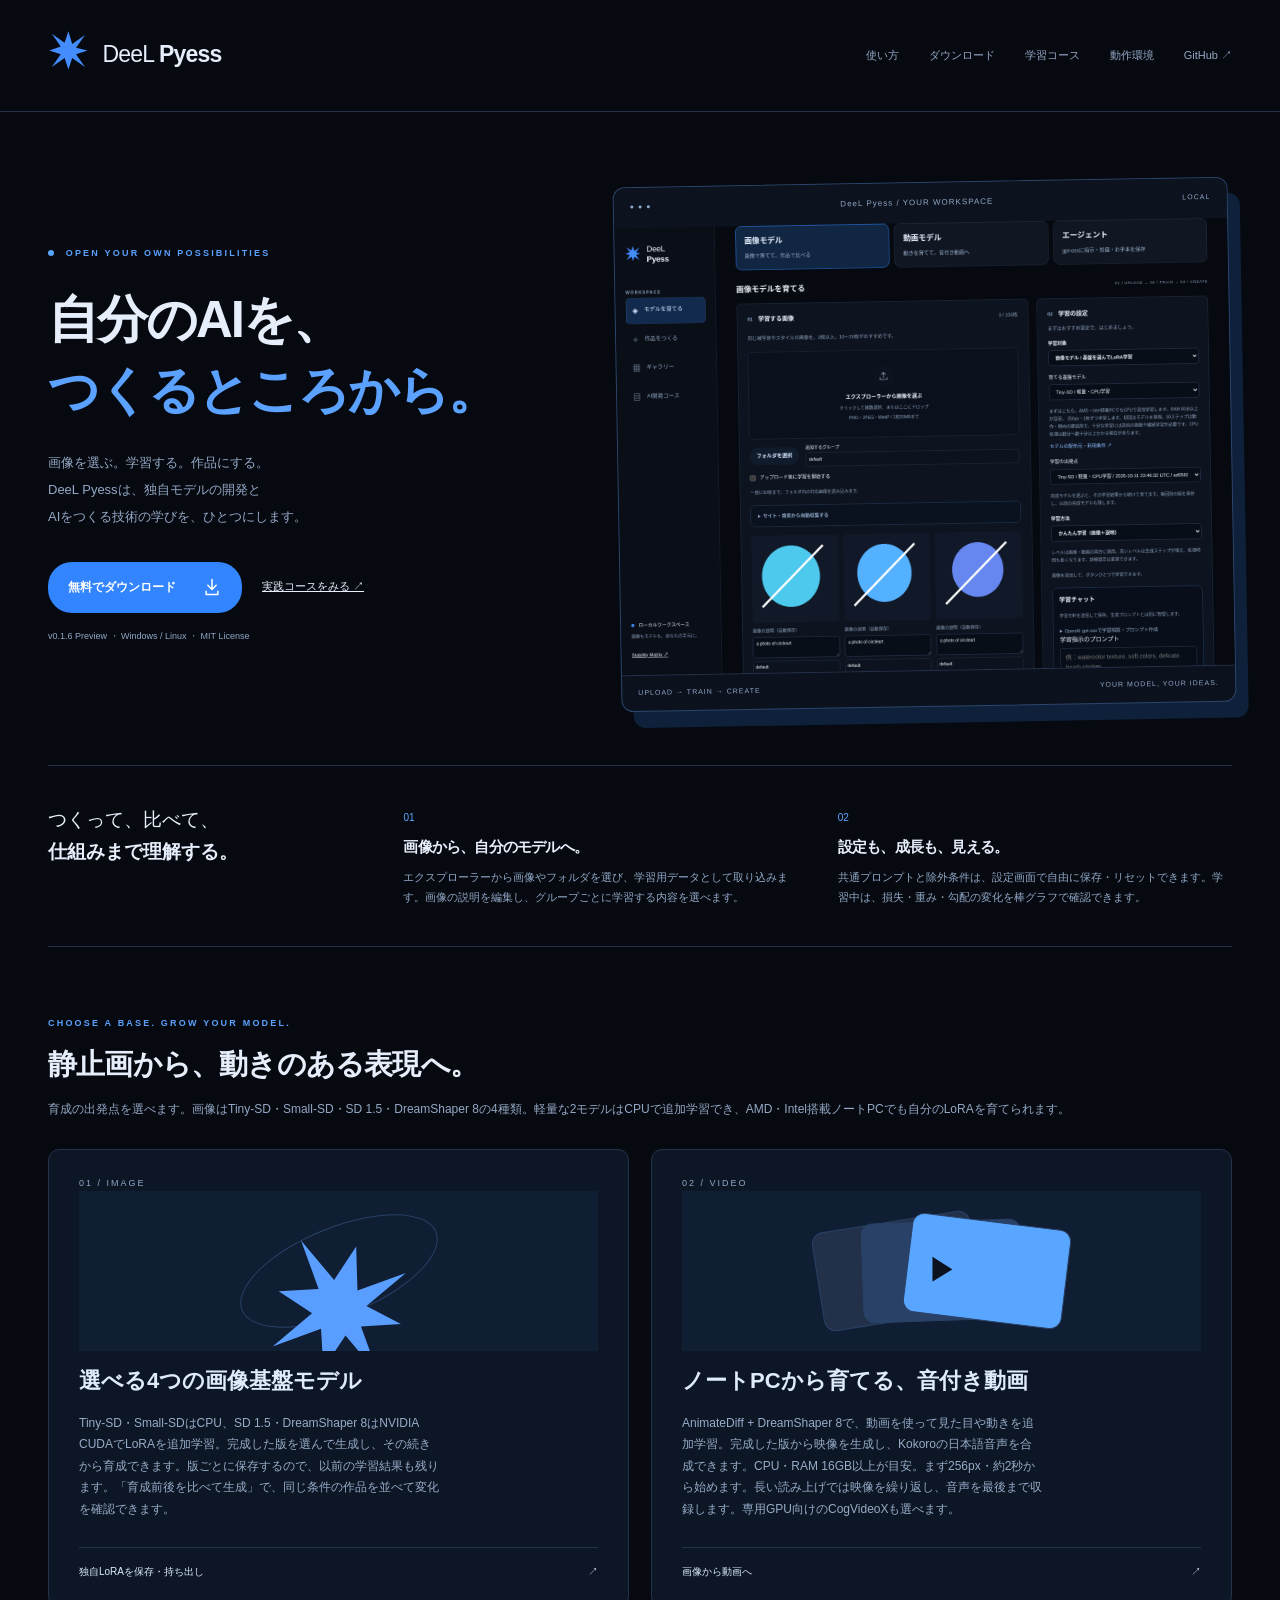
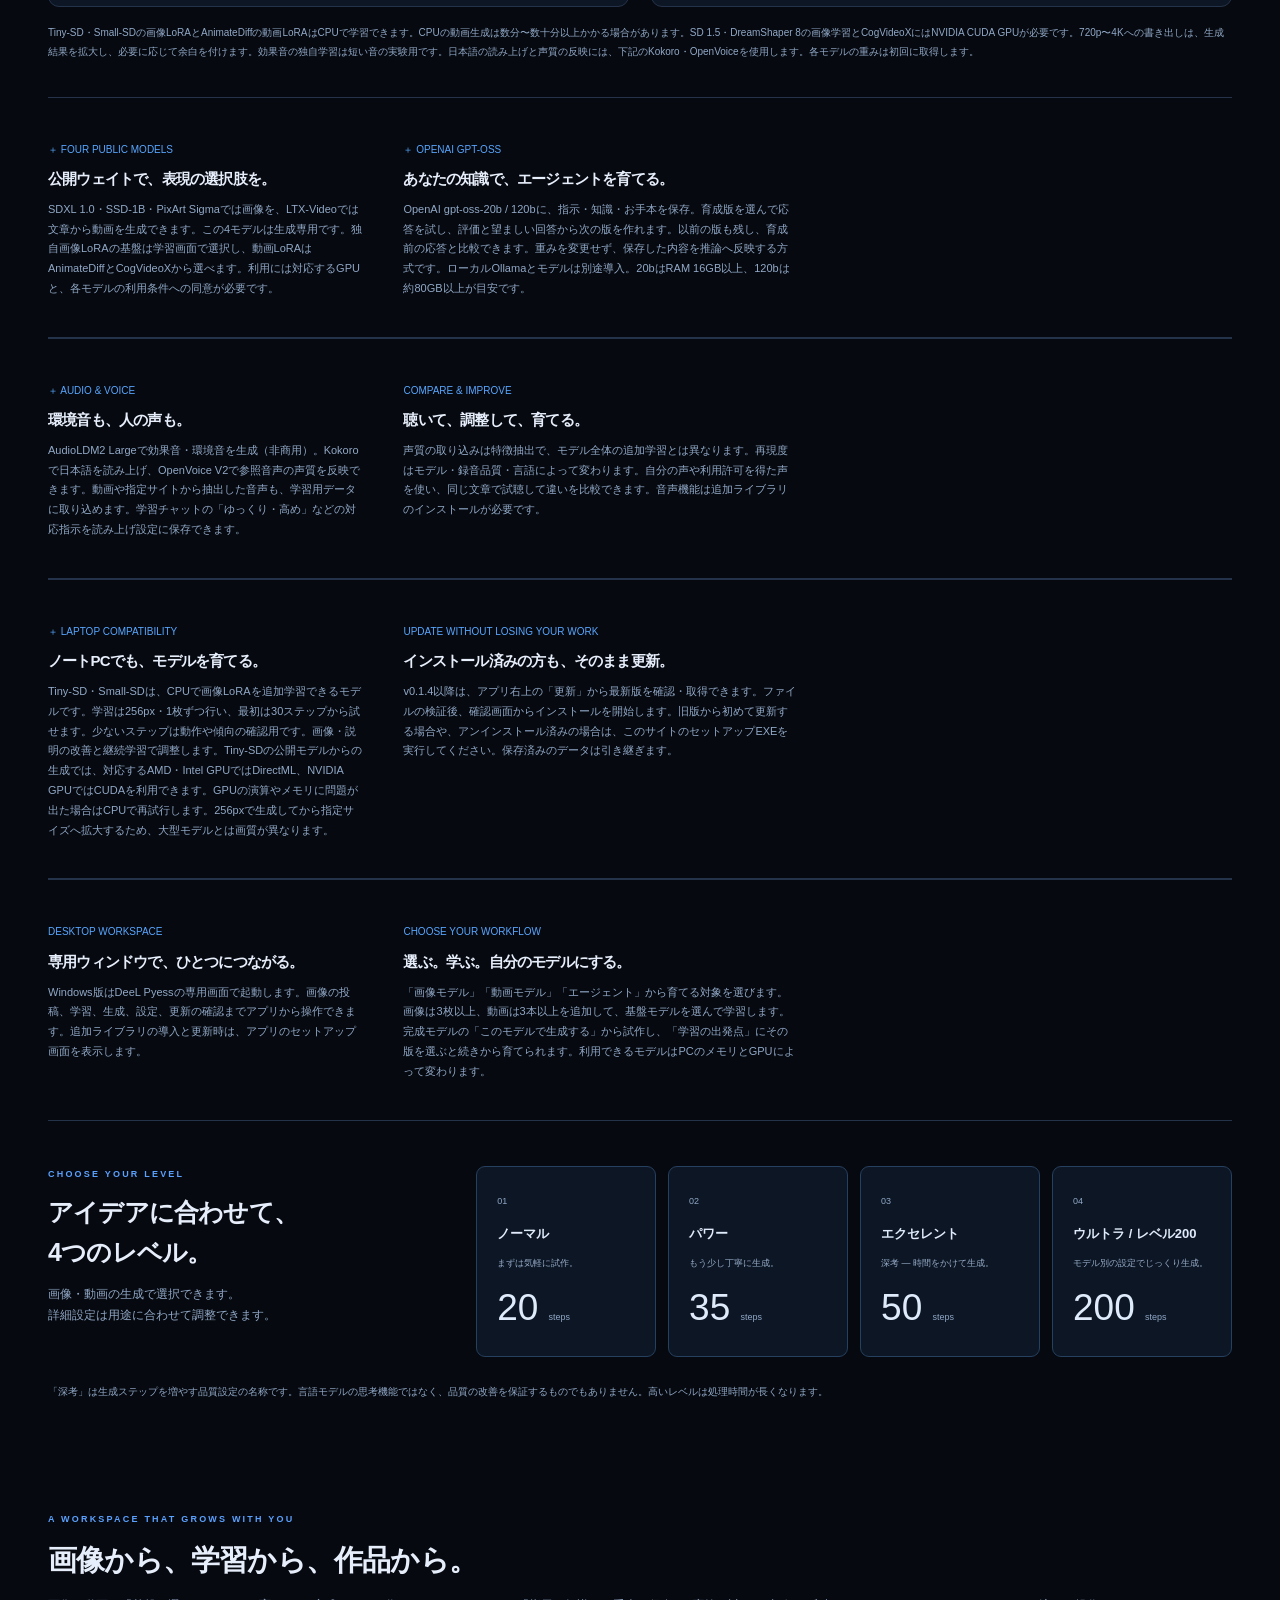
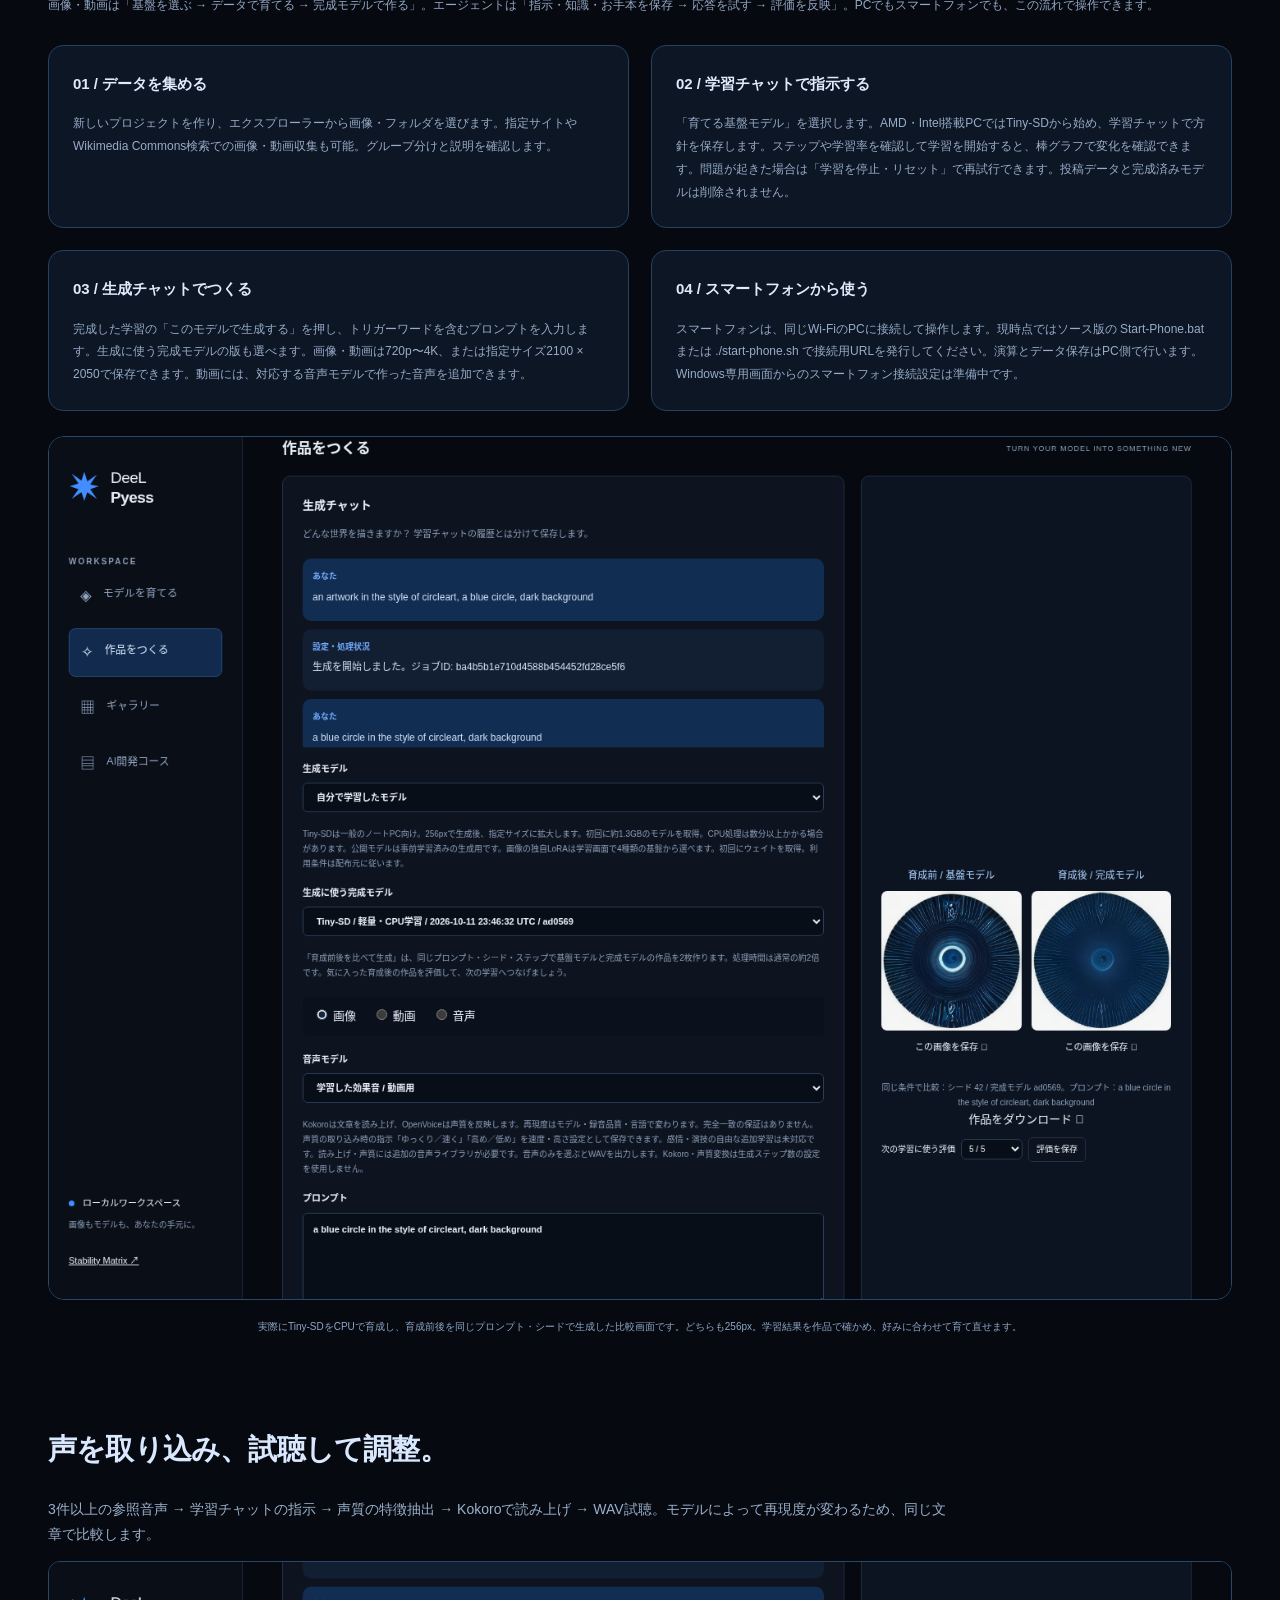
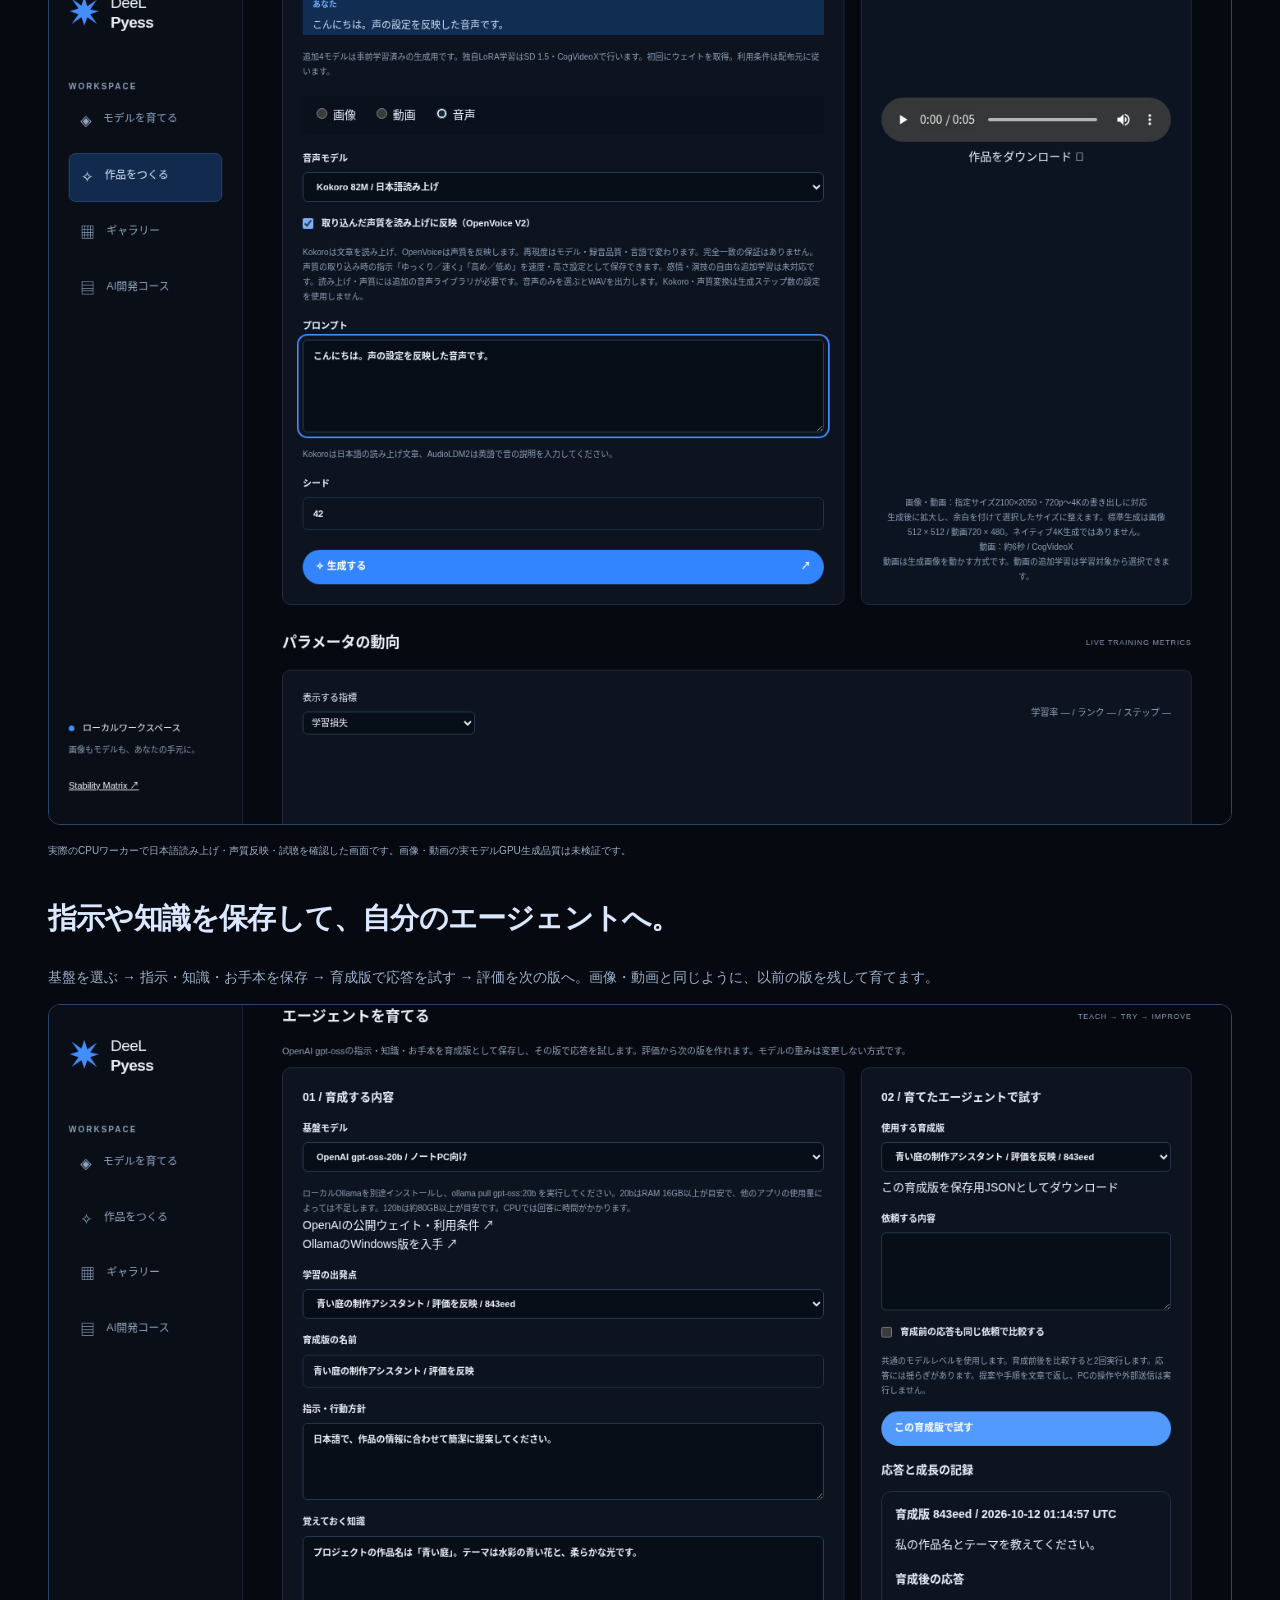
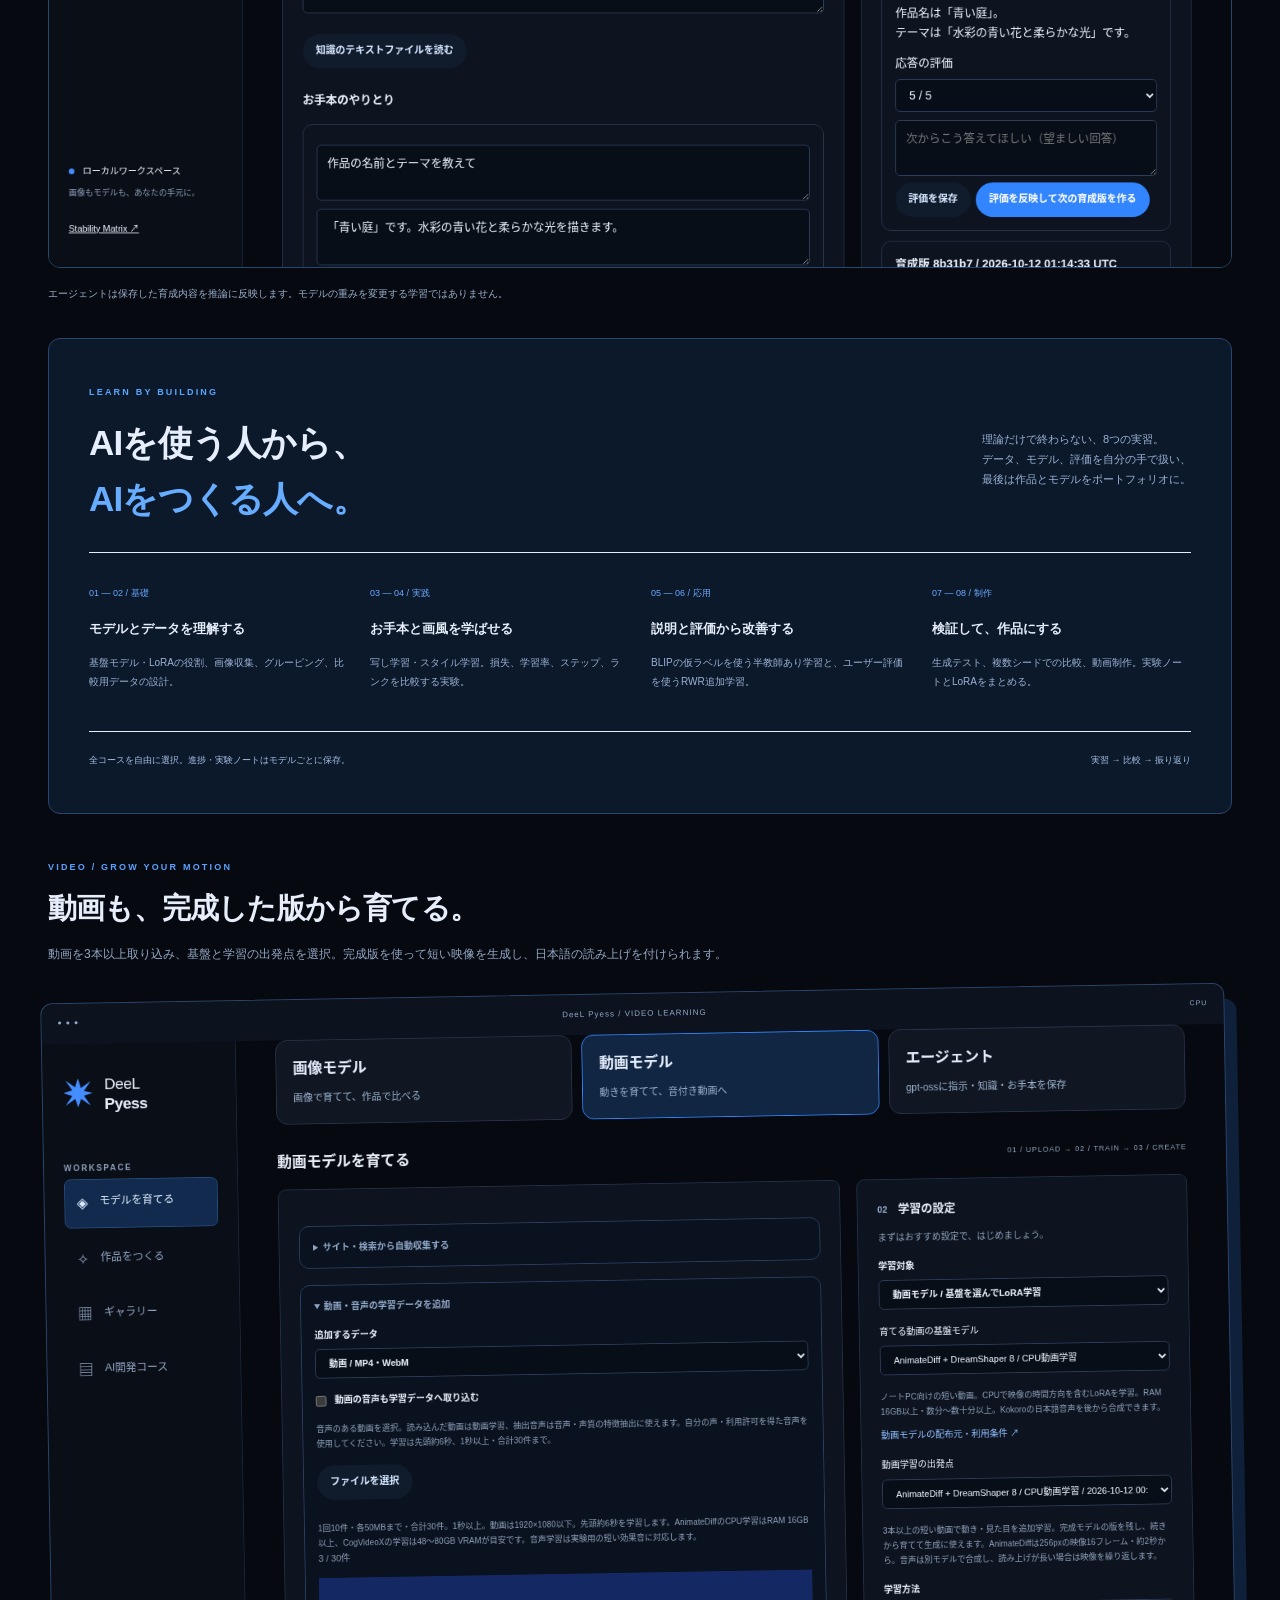
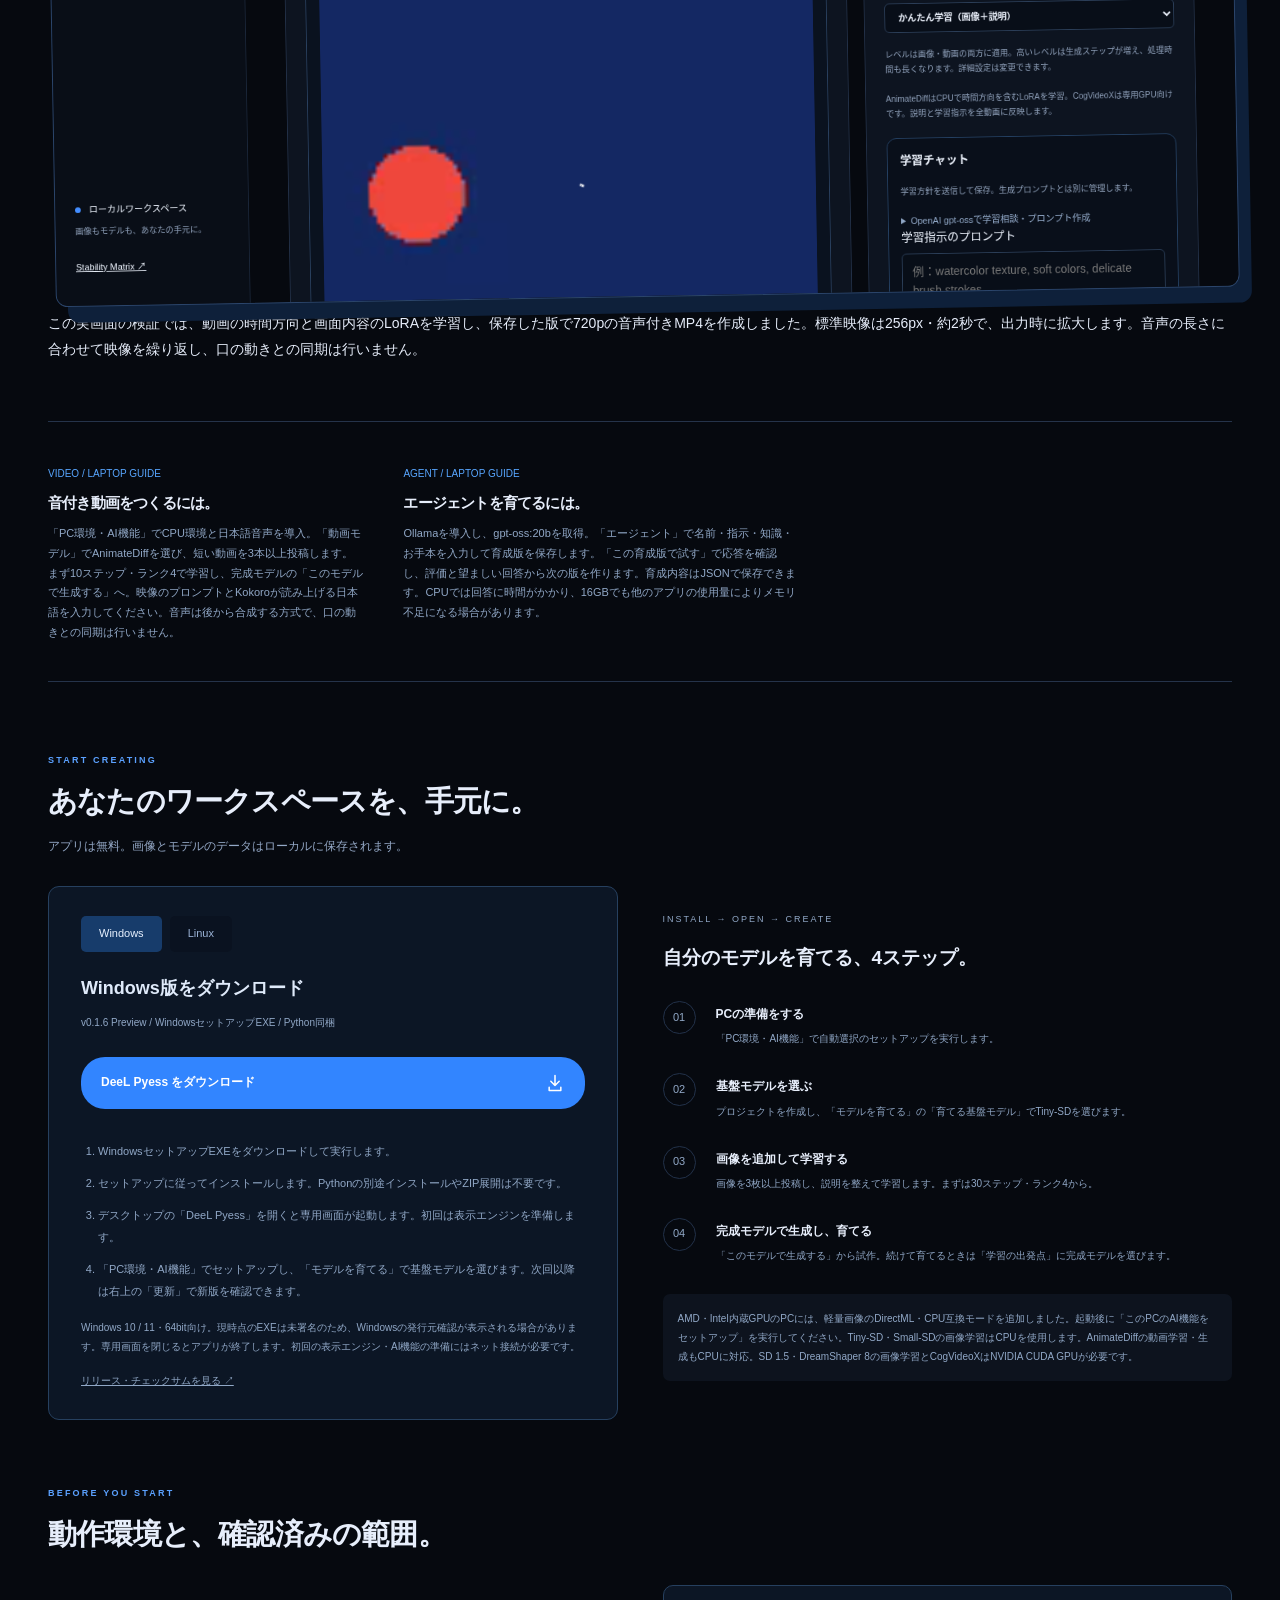
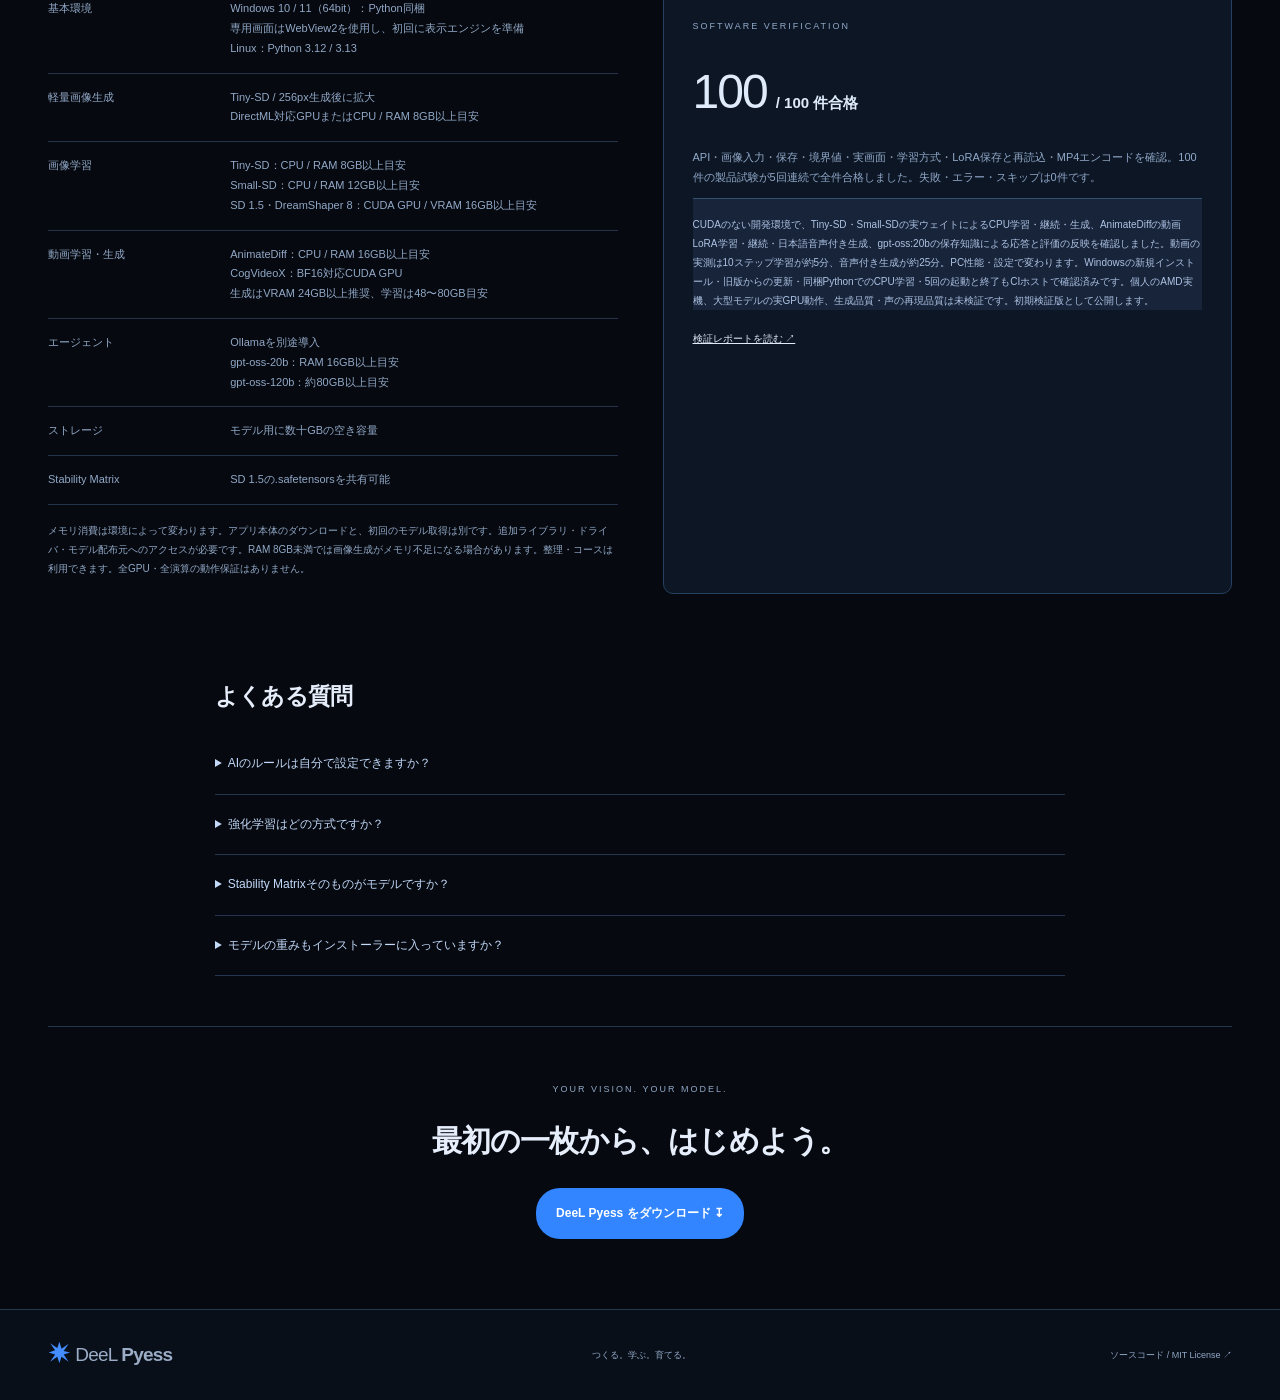
==== commit 3485ccc2: "release: publish verified DeeL Pyess v0.1.6 learning update" ====
--- a/website/index.html
+++ b/website/index.html
@@ -5,7 +5,7 @@
 <section class="models" id="models"><div class="section-heading"><div class="eyebrow">CHOOSE A BASE. GROW YOUR MODEL.</div><h2>静止画から、動きのある表現へ。</h2><p>育成の出発点を選べます。画像はTiny-SD・Small-SD・SD 1.5・DreamShaper 8の4種類。軽量な2モデルはCPUで追加学習でき、AMD・Intel搭載ノートPCでも自分のLoRAを育てられます。</p></div><div class="model-grid"><article class="image-model"><div class="card-kicker">01 / IMAGE</div><div class="abstract-art" aria-hidden="true"><div class="art-ring"></div><div class="art-star"><svg class="star-symbol" aria-hidden="true" viewBox="0 0 32 32"><path d="M16 1 19 11 29 4 22 14 31 16 22 19 29 29 19 22 16 31 13 22 3 29 10 19 1 16 10 13 3 3 13 10Z"/></svg></div></div><h3>選べる4つの画像基盤モデル</h3><p>Tiny-SD・Small-SDはCPU、SD 1.5・DreamShaper 8はNVIDIA CUDAでLoRAを追加学習。完成した版を選んで生成し、その続きから育成できます。版ごとに保存するので、以前の学習結果も残ります。「育成前後を比べて生成」で、同じ条件の作品を並べて変化を確認できます。</p><div class="model-bottom">独自LoRAを保存・持ち出し <span>↗</span></div></article><article class="video-model"><div class="card-kicker">02 / VIDEO</div><div class="motion-art" aria-hidden="true"><span></span><span></span><span></span><b>▶</b></div><h3>ノートPCから育てる、音付き動画</h3><p>AnimateDiff + DreamShaper 8で、動画を使って見た目や動きを追加学習。完成した版から映像を生成し、Kokoroの日本語音声を合成できます。CPU・RAM 16GB以上が目安。まず256px・約2秒から始めます。長い読み上げでは映像を繰り返し、音声を最後まで収録します。専用GPU向けのCogVideoXも選べます。</p><div class="model-bottom">画像から動画へ <span>↗</span></div></article></div><p class="section-note">Tiny-SD・Small-SDの画像LoRAとAnimateDiffの動画LoRAはCPUで学習できます。CPUの動画生成は数分〜数十分以上かかる場合があります。SD 1.5・DreamShaper 8の画像学習とCogVideoXにはNVIDIA CUDA GPUが必要です。720p〜4Kへの書き出しは、生成結果を拡大し、必要に応じて余白を付けます。効果音の独自学習は短い音の実験用です。日本語の読み上げと声質の反映には、下記のKokoro・OpenVoiceを使用します。各モデルの重みは初回に取得します。</p></section>
 <section class="principles"><div><span>＋ FOUR PUBLIC MODELS</span><h2>公開ウェイトで、表現の選択肢を。</h2><p>SDXL 1.0・SSD-1B・PixArt Sigmaでは画像を、LTX-Videoでは文章から動画を生成できます。この4モデルは生成専用です。独自画像LoRAの基盤は学習画面で選択し、動画LoRAはAnimateDiffとCogVideoXから選べます。利用には対応するGPUと、各モデルの利用条件への同意が必要です。</p></div><div><span>＋ OPENAI GPT-OSS</span><h2>あなたの知識で、エージェントを育てる。</h2><p>OpenAI gpt-oss-20b / 120bに、指示・知識・お手本を保存。育成版を選んで応答を試し、評価と望ましい回答から次の版を作れます。以前の版も残し、育成前の応答と比較できます。重みを変更せず、保存した内容を推論へ反映する方式です。ローカルOllamaとモデルは別途導入。20bはRAM 16GB以上、120bは約80GB以上が目安です。</p></div></section><section class="principles"><div><span>＋ AUDIO &amp; VOICE</span><h2>環境音も、人の声も。</h2><p>AudioLDM2 Largeで効果音・環境音を生成（非商用）。Kokoroで日本語を読み上げ、OpenVoice V2で参照音声の声質を反映できます。動画や指定サイトから抽出した音声も、学習用データに取り込めます。学習チャットの「ゆっくり・高め」などの対応指示を読み上げ設定に保存できます。</p></div><div><span>COMPARE &amp; IMPROVE</span><h2>聴いて、調整して、育てる。</h2><p>声質の取り込みは特徴抽出で、モデル全体の追加学習とは異なります。再現度はモデル・録音品質・言語によって変わります。自分の声や利用許可を得た声を使い、同じ文章で試聴して違いを比較できます。音声機能は追加ライブラリのインストールが必要です。</p></div></section><section class="principles"><div><span>＋ LAPTOP COMPATIBILITY</span><h2>ノートPCでも、モデルを育てる。</h2><p>Tiny-SD・Small-SDは、CPUで画像LoRAを追加学習できるモデルです。学習は256px・1枚ずつ行い、最初は30ステップから試せます。少ないステップは動作や傾向の確認用です。画像・説明の改善と継続学習で調整します。Tiny-SDの公開モデルからの生成では、対応するAMD・Intel GPUではDirectML、NVIDIA GPUではCUDAを利用できます。GPUの演算やメモリに問題が出た場合はCPUで再試行します。256pxで生成してから指定サイズへ拡大するため、大型モデルとは画質が異なります。</p></div><div><span>UPDATE WITHOUT LOSING YOUR WORK</span><h2>インストール済みの方も、そのまま更新。</h2><p>v0.1.4以降は、アプリ右上の「更新」から最新版を確認・取得できます。ファイルの検証後、確認画面からインストールを開始します。旧版から初めて更新する場合や、アンインストール済みの場合は、このサイトのセットアップEXEを実行してください。保存済みのデータは引き継ぎます。</p></div></section><section class="principles"><div><span>DESKTOP WORKSPACE</span><h2>専用ウィンドウで、ひとつにつながる。</h2><p>Windows版はDeeL Pyessの専用画面で起動します。画像の投稿、学習、生成、設定、更新の確認までアプリから操作できます。追加ライブラリの導入と更新時は、アプリのセットアップ画面を表示します。</p></div><div><span>CHOOSE YOUR WORKFLOW</span><h2>選ぶ。学ぶ。自分のモデルにする。</h2><p>「画像モデル」「動画モデル」「エージェント」から育てる対象を選びます。画像は3枚以上、動画は3本以上を追加して、基盤モデルを選んで学習します。完成モデルの「このモデルで生成する」から試作し、「学習の出発点」にその版を選ぶと続きから育てられます。利用できるモデルはPCのメモリとGPUによって変わります。</p></div></section><section class="levels"><div><div class="eyebrow">CHOOSE YOUR LEVEL</div><h2>アイデアに合わせて、<br>4つのレベル。</h2><p>画像・動画の生成で選択できます。<br>詳細設定は用途に合わせて調整できます。</p></div><div class="level-grid"><article><span>01</span><h3>ノーマル</h3><p>まずは気軽に試作。</p><b>20 <small>steps</small></b></article><article><span>02</span><h3>パワー</h3><p>もう少し丁寧に生成。</p><b>35 <small>steps</small></b></article><article><span>03</span><h3>エクセレント</h3><p>深考 — 時間をかけて生成。</p><b>50 <small>steps</small></b></article><article><span>04</span><h3>ウルトラ / レベル200</h3><p>モデル別の設定でじっくり生成。</p><b>200 <small>steps</small></b></article></div><p class="section-note">「深考」は生成ステップを増やす品質設定の名称です。言語モデルの思考機能ではなく、品質の改善を保証するものでもありません。高いレベルは処理時間が長くなります。</p></section>
 <section class="usage" id="usage"><div class="section-heading"><div class="eyebrow">A WORKSPACE THAT GROWS WITH YOU</div><h2>画像から、学習から、作品から。</h2><p>画像・動画は「基盤を選ぶ → データで育てる → 完成モデルで作る」。エージェントは「指示・知識・お手本を保存 → 応答を試す → 評価を反映」。PCでもスマートフォンでも、この流れで操作できます。</p></div><div class="usage-grid"><article><b>01 / データを集める</b><p>新しいプロジェクトを作り、エクスプローラーから画像・フォルダを選びます。指定サイトやWikimedia Commons検索での画像・動画収集も可能。グループ分けと説明を確認します。</p></article><article><b>02 / 学習チャットで指示する</b><p>「育てる基盤モデル」を選択します。AMD・Intel搭載PCではTiny-SDから始め、学習チャットで方針を保存します。ステップや学習率を確認して学習を開始すると、棒グラフで変化を確認できます。問題が起きた場合は「学習を停止・リセット」で再試行できます。投稿データと完成済みモデルは削除されません。</p></article><article><b>03 / 生成チャットでつくる</b><p>完成した学習の「このモデルで生成する」を押し、トリガーワードを含むプロンプトを入力します。生成に使う完成モデルの版も選べます。画像・動画は720p〜4K、または指定サイズ2100 × 2050で保存できます。動画には、対応する音声モデルで作った音声を追加できます。</p></article><article><b>04 / スマートフォンから使う</b><p>スマートフォンは、同じWi-FiのPCに接続して操作します。現時点ではソース版の Start-Phone.bat または ./start-phone.sh で接続用URLを発行してください。演算とデータ保存はPC側で行います。Windows専用画面からのスマートフォン接続設定は準備中です。</p></article></div><div class="usage-screen"><img src="app-generate.png" alt="学習チャットと分離した生成チャット。画像・動画と4K出力を選ぶ実際のアプリ画面" loading="lazy"><p>実際にTiny-SDをCPUで育成し、育成前後を同じプロンプト・シードで生成した比較画面です。どちらも256px。学習結果を作品で確かめ、好みに合わせて育て直せます。</p></div></section><section class="voice-screen"><h2>声を取り込み、試聴して調整。</h2><p>3件以上の参照音声 → 学習チャットの指示 → 声質の特徴抽出 → Kokoroで読み上げ → WAV試聴。モデルによって再現度が変わるため、同じ文章で比較します。</p><img src="app-voice.png" alt="KokoroとOpenVoiceで生成した実際の音声をアプリで試聴する画面" width="1440" height="1050" loading="lazy"><p class="section-note">実際のCPUワーカーで日本語読み上げ・声質反映・試聴を確認した画面です。画像・動画の実モデルGPU生成品質は未検証です。</p></section><section class="voice-screen"><h2>指示や知識を保存して、自分のエージェントへ。</h2><p>基盤を選ぶ → 指示・知識・お手本を保存 → 育成版で応答を試す → 評価を次の版へ。画像・動画と同じように、以前の版を残して育てます。</p><img src="app-agent.png" alt="gpt-ossの育成版に指示・知識・お手本を保存する実際のエージェント画面" width="1440" height="1050" loading="lazy"><p class="section-note">エージェントは保存した育成内容を推論に反映します。モデルの重みを変更する学習ではありません。</p></section><section class="course" id="course"><div class="course-top"><div><div class="eyebrow">LEARN BY BUILDING</div><h2>AIを使う人から、<br><em>AIをつくる人へ。</em></h2></div><p>理論だけで終わらない、8つの実習。<br>データ、モデル、評価を自分の手で扱い、<br>最後は作品とモデルをポートフォリオに。</p></div><div class="curriculum"><article><span>01 — 02 / 基礎</span><h3>モデルとデータを理解する</h3><p>基盤モデル・LoRAの役割、画像収集、グルーピング、比較用データの設計。</p></article><article><span>03 — 04 / 実践</span><h3>お手本と画風を学ばせる</h3><p>写し学習・スタイル学習。損失、学習率、ステップ、ランクを比較する実験。</p></article><article><span>05 — 06 / 応用</span><h3>説明と評価から改善する</h3><p>BLIPの仮ラベルを使う半教師あり学習と、ユーザー評価を使うRWR追加学習。</p></article><article><span>07 — 08 / 制作</span><h3>検証して、作品にする</h3><p>生成テスト、複数シードでの比較、動画制作。実験ノートとLoRAをまとめる。</p></article></div><div class="course-foot">全コースを自由に選択。進捗・実験ノートはモデルごとに保存。<span>実習 → 比較 → 振り返り</span></div></section>
-<section class="principles"><div><span>VIDEO / LAPTOP GUIDE</span><h2>音付き動画をつくるには。</h2><p>「PC環境・AI機能」でCPU環境と日本語音声を導入。「動画モデル」でAnimateDiffを選び、短い動画を3本以上投稿します。まず10ステップ・ランク4で学習し、完成モデルの「このモデルで生成する」へ。映像のプロンプトとKokoroが読み上げる日本語を入力してください。音声は後から合成する方式で、口の動きとの同期は行いません。</p></div><div><span>AGENT / LAPTOP GUIDE</span><h2>エージェントを育てるには。</h2><p>Ollamaを導入し、gpt-oss:20bを取得。「エージェント」で名前・指示・知識・お手本を入力して育成版を保存します。「この育成版で試す」で応答を確認し、評価と望ましい回答から次の版を作ります。育成内容はJSONで保存できます。CPUでは回答に時間がかかり、16GBでも他のアプリの使用量によりメモリ不足になる場合があります。</p></div></section><section class="download" id="download"><div class="section-heading"><div class="eyebrow">START CREATING</div><h2>あなたのワークスペースを、手元に。</h2><p>アプリは無料。画像とモデルのデータはローカルに保存されます。</p></div><div class="download-layout"><article class="download-card"><div class="os-tabs" role="tablist" aria-label="インストールするOS"><button role="tab" aria-selected="true" data-os="windows">Windows</button><button role="tab" aria-selected="false" data-os="linux">Linux</button></div><h3 id="os-title">Windows版をダウンロード</h3><p>v0.1.6 Preview / WindowsセットアップEXE / Python同梱</p><a id="download-link" class="button dark full" href="https://github.com/icchan090pp/personal-ai-studio/releases/download/v0.1.6/DeeL-Pyess-Setup-v0.1.6-Windows-x64.exe">DeeL Pyess をダウンロード <svg aria-hidden="true" width="20" height="20" viewBox="0 0 24 24" fill="none" stroke="currentColor" stroke-width="1.8" stroke-linecap="round" stroke-linejoin="round"><path d="M12 3v12m-5-5 5 5 5-5M5 17v4h14v-4"/></svg></a><div id="os-instructions"><ol><li>WindowsセットアップEXEをダウンロードして実行します。</li><li>セットアップに従ってインストールします。Pythonの別途インストールやZIP展開は不要です。</li><li>デスクトップの「DeeL Pyess」を開くと専用画面が起動します。初回は表示エンジンを準備します。</li><li>「PC環境・AI機能」でセットアップし、「モデルを育てる」で基盤モデルを選びます。次回以降は右上の「更新」で新版を確認できます。</li></ol></div><p class="section-note">Windows 10 / 11・64bit向け。現時点のEXEは未署名のため、Windowsの発行元確認が表示される場合があります。専用画面を閉じるとアプリが終了します。初回の表示エンジン・AI機能の準備にはネット接続が必要です。</p><a class="sub-link" href="https://github.com/icchan090pp/personal-ai-studio/releases/tag/v0.1.6" target="_blank" rel="noreferrer">リリース・チェックサムを見る ↗</a></article><article class="install-guide"><div class="card-kicker">INSTALL → OPEN → CREATE</div><h3>自分のモデルを育てる、4ステップ。</h3><ol><li><span>01</span><div><b>PCの準備をする</b><p>「PC環境・AI機能」で自動選択のセットアップを実行します。</p></div></li><li><span>02</span><div><b>基盤モデルを選ぶ</b><p>プロジェクトを作成し、「モデルを育てる」の「育てる基盤モデル」でTiny-SDを選びます。</p></div></li><li><span>03</span><div><b>画像を追加して学習する</b><p>画像を3枚以上投稿し、説明を整えて学習します。まずは30ステップ・ランク4から。</p></div></li><li><span>04</span><div><b>完成モデルで生成し、育てる</b><p>「このモデルで生成する」から試作。続けて育てるときは「学習の出発点」に完成モデルを選びます。</p></div></li></ol><div class="install-note">AMD・Intel内蔵GPUのPCには、軽量画像のDirectML・CPU互換モードを追加しました。起動後に「このPCのAI機能をセットアップ」を実行してください。Tiny-SD・Small-SDの画像学習はCPUを使用します。動画・大型モデルはNVIDIA CUDA GPUが必要です。</div></article></div></section>
-<section id="requirements" class="requirements"><div class="section-heading"><div class="eyebrow">BEFORE YOU START</div><h2>動作環境と、確認済みの範囲。</h2></div><div class="requirements-grid"><div><table><tbody><tr><th>基本環境</th><td>Windows 10 / 11（64bit）：Python同梱<br>専用画面はWebView2を使用し、初回に表示エンジンを準備<br>Linux：Python 3.12 / 3.13</td></tr><tr><th>軽量画像生成</th><td>Tiny-SD / 256px生成後に拡大<br>DirectML対応GPUまたはCPU / RAM 8GB以上目安</td></tr><tr><th>画像学習</th><td>Tiny-SD：CPU / RAM 8GB以上目安<br>Small-SD：CPU / RAM 12GB以上目安<br>SD 1.5・DreamShaper 8：CUDA GPU / VRAM 16GB以上目安</td></tr><tr><th>動画学習・生成</th><td>AnimateDiff：CPU / RAM 16GB以上目安<br>CogVideoX：BF16対応CUDA GPU<br>生成はVRAM 24GB以上推奨、学習は48〜80GB目安</td></tr><tr><th>エージェント</th><td>Ollamaを別途導入<br>gpt-oss-20b：RAM 16GB以上目安<br>gpt-oss-120b：約80GB以上目安</td></tr><tr><th>ストレージ</th><td>モデル用に数十GBの空き容量</td></tr><tr><th>Stability Matrix</th><td>SD 1.5の.safetensorsを共有可能</td></tr></tbody></table><p class="section-note">メモリ消費は環境によって変わります。アプリ本体のダウンロードと、初回のモデル取得は別です。追加ライブラリ・ドライバ・モデル配布元へのアクセスが必要です。RAM 8GB未満では画像生成がメモリ不足になる場合があります。整理・コースは利用できます。全GPU・全演算の動作保証はありません。</p></div><div class="verification"><span class="card-kicker">SOFTWARE VERIFICATION</span><h3><b>100</b> / 100 件合格</h3><p>API・画像入力・保存・境界値・実画面・学習方式・LoRA保存と再読込・MP4エンコードを確認。100件の製品試験が5回連続で全件合格しました。失敗・エラー・スキップは0件です。</p><div class="verification-limit">開発環境にはCUDA GPUがありません。Tiny-SD・Small-SDの公開済み実ウェイトでCPU学習・継続学習・保存・生成を確認しましたが、SD 1.5・CogVideoX・BLIP・追加画像／動画／効果音モデルの実GPU動作、生成品質、個人のWindows実機でのGPU機能は未検証です。Windowsセットアップ・同梱Python起動・終了・アンインストールを検証します。新版では同梱Pythonでの実Tiny-SD CPU学習も公開条件にしています。Kokoro・OpenVoiceの実モデルCPU動作は確認済み。gpt-oss実推論・声の再現品質評価は未検証。初期検証版として公開します。</div><a href="https://github.com/icchan090pp/personal-ai-studio/blob/v0.1.6/docs/verification.md" target="_blank" rel="noreferrer">検証レポートを読む ↗</a></div></div></section>
+<section class="usage"><div class="section-heading"><div class="eyebrow">VIDEO / GROW YOUR MOTION</div><h2>動画も、完成した版から育てる。</h2><p>動画を3本以上取り込み、基盤と学習の出発点を選択。完成版を使って短い映像を生成し、日本語の読み上げを付けられます。</p></div><div class="product-window"><div class="window-top"><span>● ● ●</span><b>DeeL Pyess / VIDEO LEARNING</b><span>CPU</span></div><img src="app-video.png" alt="実際に2回のCPU学習を完了した動画モデルの育成画面。継続学習する完成版を選択できます" width="1440" height="1050" loading="lazy"></div><p class="model-note">この実画面の検証では、動画の時間方向と画面内容のLoRAを学習し、保存した版で720pの音声付きMP4を作成しました。標準映像は256px・約2秒で、出力時に拡大します。音声の長さに合わせて映像を繰り返し、口の動きとの同期は行いません。</p></section><section class="principles"><div><span>VIDEO / LAPTOP GUIDE</span><h2>音付き動画をつくるには。</h2><p>「PC環境・AI機能」でCPU環境と日本語音声を導入。「動画モデル」でAnimateDiffを選び、短い動画を3本以上投稿します。まず10ステップ・ランク4で学習し、完成モデルの「このモデルで生成する」へ。映像のプロンプトとKokoroが読み上げる日本語を入力してください。音声は後から合成する方式で、口の動きとの同期は行いません。</p></div><div><span>AGENT / LAPTOP GUIDE</span><h2>エージェントを育てるには。</h2><p>Ollamaを導入し、gpt-oss:20bを取得。「エージェント」で名前・指示・知識・お手本を入力して育成版を保存します。「この育成版で試す」で応答を確認し、評価と望ましい回答から次の版を作ります。育成内容はJSONで保存できます。CPUでは回答に時間がかかり、16GBでも他のアプリの使用量によりメモリ不足になる場合があります。</p></div></section><section class="download" id="download"><div class="section-heading"><div class="eyebrow">START CREATING</div><h2>あなたのワークスペースを、手元に。</h2><p>アプリは無料。画像とモデルのデータはローカルに保存されます。</p></div><div class="download-layout"><article class="download-card"><div class="os-tabs" role="tablist" aria-label="インストールするOS"><button role="tab" aria-selected="true" data-os="windows">Windows</button><button role="tab" aria-selected="false" data-os="linux">Linux</button></div><h3 id="os-title">Windows版をダウンロード</h3><p>v0.1.6 Preview / WindowsセットアップEXE / Python同梱</p><a id="download-link" class="button dark full" href="https://github.com/icchan090pp/personal-ai-studio/releases/download/v0.1.6/DeeL-Pyess-Setup-v0.1.6-Windows-x64.exe">DeeL Pyess をダウンロード <svg aria-hidden="true" width="20" height="20" viewBox="0 0 24 24" fill="none" stroke="currentColor" stroke-width="1.8" stroke-linecap="round" stroke-linejoin="round"><path d="M12 3v12m-5-5 5 5 5-5M5 17v4h14v-4"/></svg></a><div id="os-instructions"><ol><li>WindowsセットアップEXEをダウンロードして実行します。</li><li>セットアップに従ってインストールします。Pythonの別途インストールやZIP展開は不要です。</li><li>デスクトップの「DeeL Pyess」を開くと専用画面が起動します。初回は表示エンジンを準備します。</li><li>「PC環境・AI機能」でセットアップし、「モデルを育てる」で基盤モデルを選びます。次回以降は右上の「更新」で新版を確認できます。</li></ol></div><p class="section-note">Windows 10 / 11・64bit向け。現時点のEXEは未署名のため、Windowsの発行元確認が表示される場合があります。専用画面を閉じるとアプリが終了します。初回の表示エンジン・AI機能の準備にはネット接続が必要です。</p><a class="sub-link" href="https://github.com/icchan090pp/personal-ai-studio/releases/tag/v0.1.6" target="_blank" rel="noreferrer">リリース・チェックサムを見る ↗</a></article><article class="install-guide"><div class="card-kicker">INSTALL → OPEN → CREATE</div><h3>自分のモデルを育てる、4ステップ。</h3><ol><li><span>01</span><div><b>PCの準備をする</b><p>「PC環境・AI機能」で自動選択のセットアップを実行します。</p></div></li><li><span>02</span><div><b>基盤モデルを選ぶ</b><p>プロジェクトを作成し、「モデルを育てる」の「育てる基盤モデル」でTiny-SDを選びます。</p></div></li><li><span>03</span><div><b>画像を追加して学習する</b><p>画像を3枚以上投稿し、説明を整えて学習します。まずは30ステップ・ランク4から。</p></div></li><li><span>04</span><div><b>完成モデルで生成し、育てる</b><p>「このモデルで生成する」から試作。続けて育てるときは「学習の出発点」に完成モデルを選びます。</p></div></li></ol><div class="install-note">AMD・Intel内蔵GPUのPCには、軽量画像のDirectML・CPU互換モードを追加しました。起動後に「このPCのAI機能をセットアップ」を実行してください。Tiny-SD・Small-SDの画像学習はCPUを使用します。AnimateDiffの動画学習・生成もCPUに対応。SD 1.5・DreamShaper 8の画像学習とCogVideoXはNVIDIA CUDA GPUが必要です。</div></article></div></section>
+<section id="requirements" class="requirements"><div class="section-heading"><div class="eyebrow">BEFORE YOU START</div><h2>動作環境と、確認済みの範囲。</h2></div><div class="requirements-grid"><div><table><tbody><tr><th>基本環境</th><td>Windows 10 / 11（64bit）：Python同梱<br>専用画面はWebView2を使用し、初回に表示エンジンを準備<br>Linux：Python 3.12 / 3.13</td></tr><tr><th>軽量画像生成</th><td>Tiny-SD / 256px生成後に拡大<br>DirectML対応GPUまたはCPU / RAM 8GB以上目安</td></tr><tr><th>画像学習</th><td>Tiny-SD：CPU / RAM 8GB以上目安<br>Small-SD：CPU / RAM 12GB以上目安<br>SD 1.5・DreamShaper 8：CUDA GPU / VRAM 16GB以上目安</td></tr><tr><th>動画学習・生成</th><td>AnimateDiff：CPU / RAM 16GB以上目安<br>CogVideoX：BF16対応CUDA GPU<br>生成はVRAM 24GB以上推奨、学習は48〜80GB目安</td></tr><tr><th>エージェント</th><td>Ollamaを別途導入<br>gpt-oss-20b：RAM 16GB以上目安<br>gpt-oss-120b：約80GB以上目安</td></tr><tr><th>ストレージ</th><td>モデル用に数十GBの空き容量</td></tr><tr><th>Stability Matrix</th><td>SD 1.5の.safetensorsを共有可能</td></tr></tbody></table><p class="section-note">メモリ消費は環境によって変わります。アプリ本体のダウンロードと、初回のモデル取得は別です。追加ライブラリ・ドライバ・モデル配布元へのアクセスが必要です。RAM 8GB未満では画像生成がメモリ不足になる場合があります。整理・コースは利用できます。全GPU・全演算の動作保証はありません。</p></div><div class="verification"><span class="card-kicker">SOFTWARE VERIFICATION</span><h3><b>100</b> / 100 件合格</h3><p>API・画像入力・保存・境界値・実画面・学習方式・LoRA保存と再読込・MP4エンコードを確認。100件の製品試験が5回連続で全件合格しました。失敗・エラー・スキップは0件です。</p><div class="verification-limit">CUDAのない開発環境で、Tiny-SD・Small-SDの実ウェイトによるCPU学習・継続・生成、AnimateDiffの動画LoRA学習・継続・日本語音声付き生成、gpt-oss:20bの保存知識による応答と評価の反映を確認しました。動画の実測は10ステップ学習が約5分、音声付き生成が約25分。PC性能・設定で変わります。Windowsの新規インストール・旧版からの更新・同梱PythonでのCPU学習・5回の起動と終了もCIホストで確認済みです。個人のAMD実機、大型モデルの実GPU動作、生成品質・声の再現品質は未検証です。初期検証版として公開します。</div><a href="https://github.com/icchan090pp/personal-ai-studio/blob/v0.1.6/docs/verification.md" target="_blank" rel="noreferrer">検証レポートを読む ↗</a></div></div></section>
 <section class="faq"><h2>よくある質問</h2><details><summary>AIのルールは自分で設定できますか？</summary><p>ユーザー設定の共通プロンプトと除外条件は初期値が空です。設定マークから保存・リセットできます。これはモデルへ渡す生成条件の設定で、基盤モデルの学習済みの性質を消す機能ではありません。</p></details><details><summary>強化学習はどの方式ですか？</summary><p>生成画像への1〜5の評価を使う、報酬重み付き回帰（RWR）です。好みの結果を重視して既存LoRAを継続学習します。PPOやDDPOによる方策勾配法は含みません。</p></details><details><summary>Stability Matrixそのものがモデルですか？</summary><p>Stability Matrixはモデルとツールを管理するアプリです。DeeL Pyessは独立したアプリとして、Stability Matrixで管理するSD 1.5チェックポイントを読み、互換形式のLoRAを書き出します。</p></details><details><summary>モデルの重みもインストーラーに入っていますか？</summary><p>WindowsのEXEにはアプリ・専用画面・Pythonを同梱しています。Linux用ZIPにはソースコードと起動スクリプトが入っています。AI処理用ライブラリとモデルの重みは、セットアップ時または初回利用時に取得します。モデルごとに利用条件が異なります。</p></details></section>
 <section class="last-call"><span>YOUR VISION. YOUR MODEL.</span><h2>最初の一枚から、はじめよう。</h2><a class="button dark" href="#download">DeeL Pyess をダウンロード ↧</a></section></main><footer><a class="logo" href="#"><svg class="star-symbol" aria-hidden="true" viewBox="0 0 32 32"><path d="M16 1 19 11 29 4 22 14 31 16 22 19 29 29 19 22 16 31 13 22 3 29 10 19 1 16 10 13 3 3 13 10Z"/></svg> DeeL <b>Pyess</b></a><span>つくる。学ぶ。育てる。</span><a href="https://github.com/icchan090pp/personal-ai-studio/tree/v0.1.6" target="_blank" rel="noreferrer">ソースコード / MIT License ↗</a></footer></body></html>
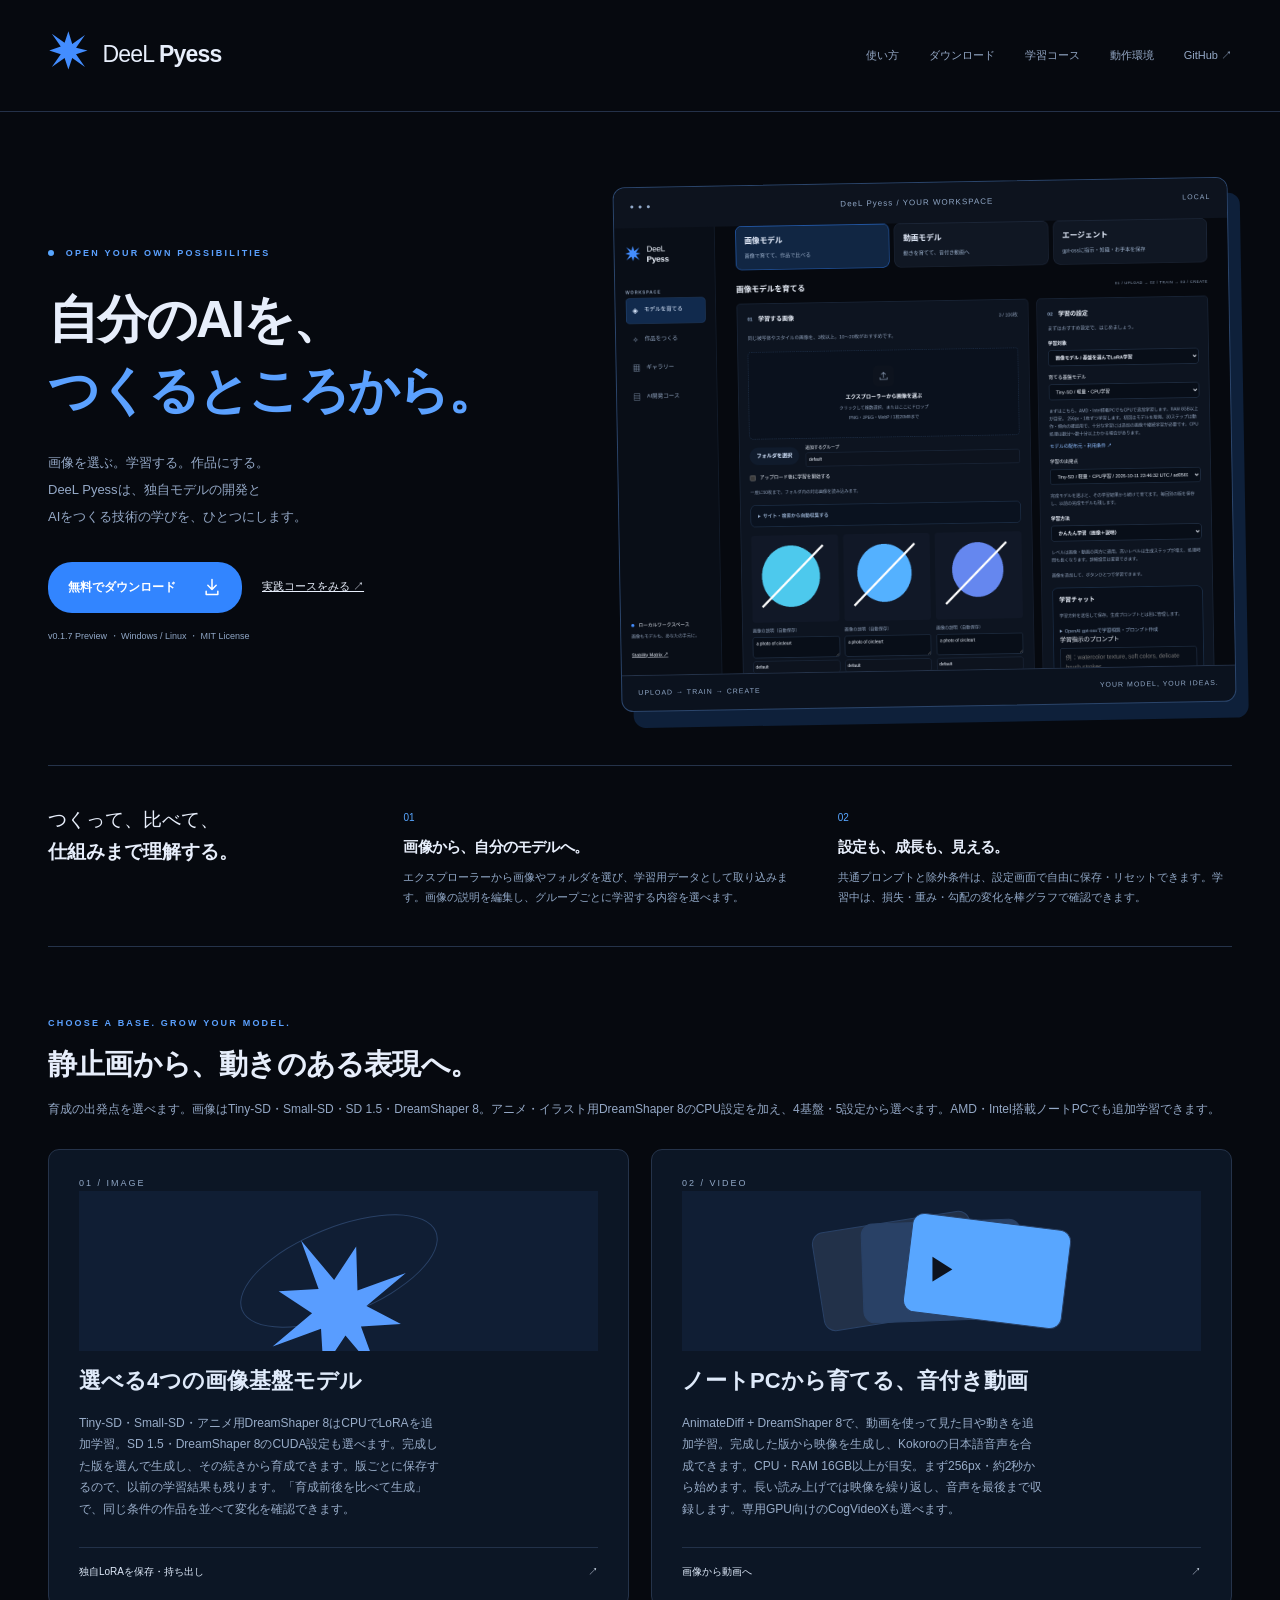
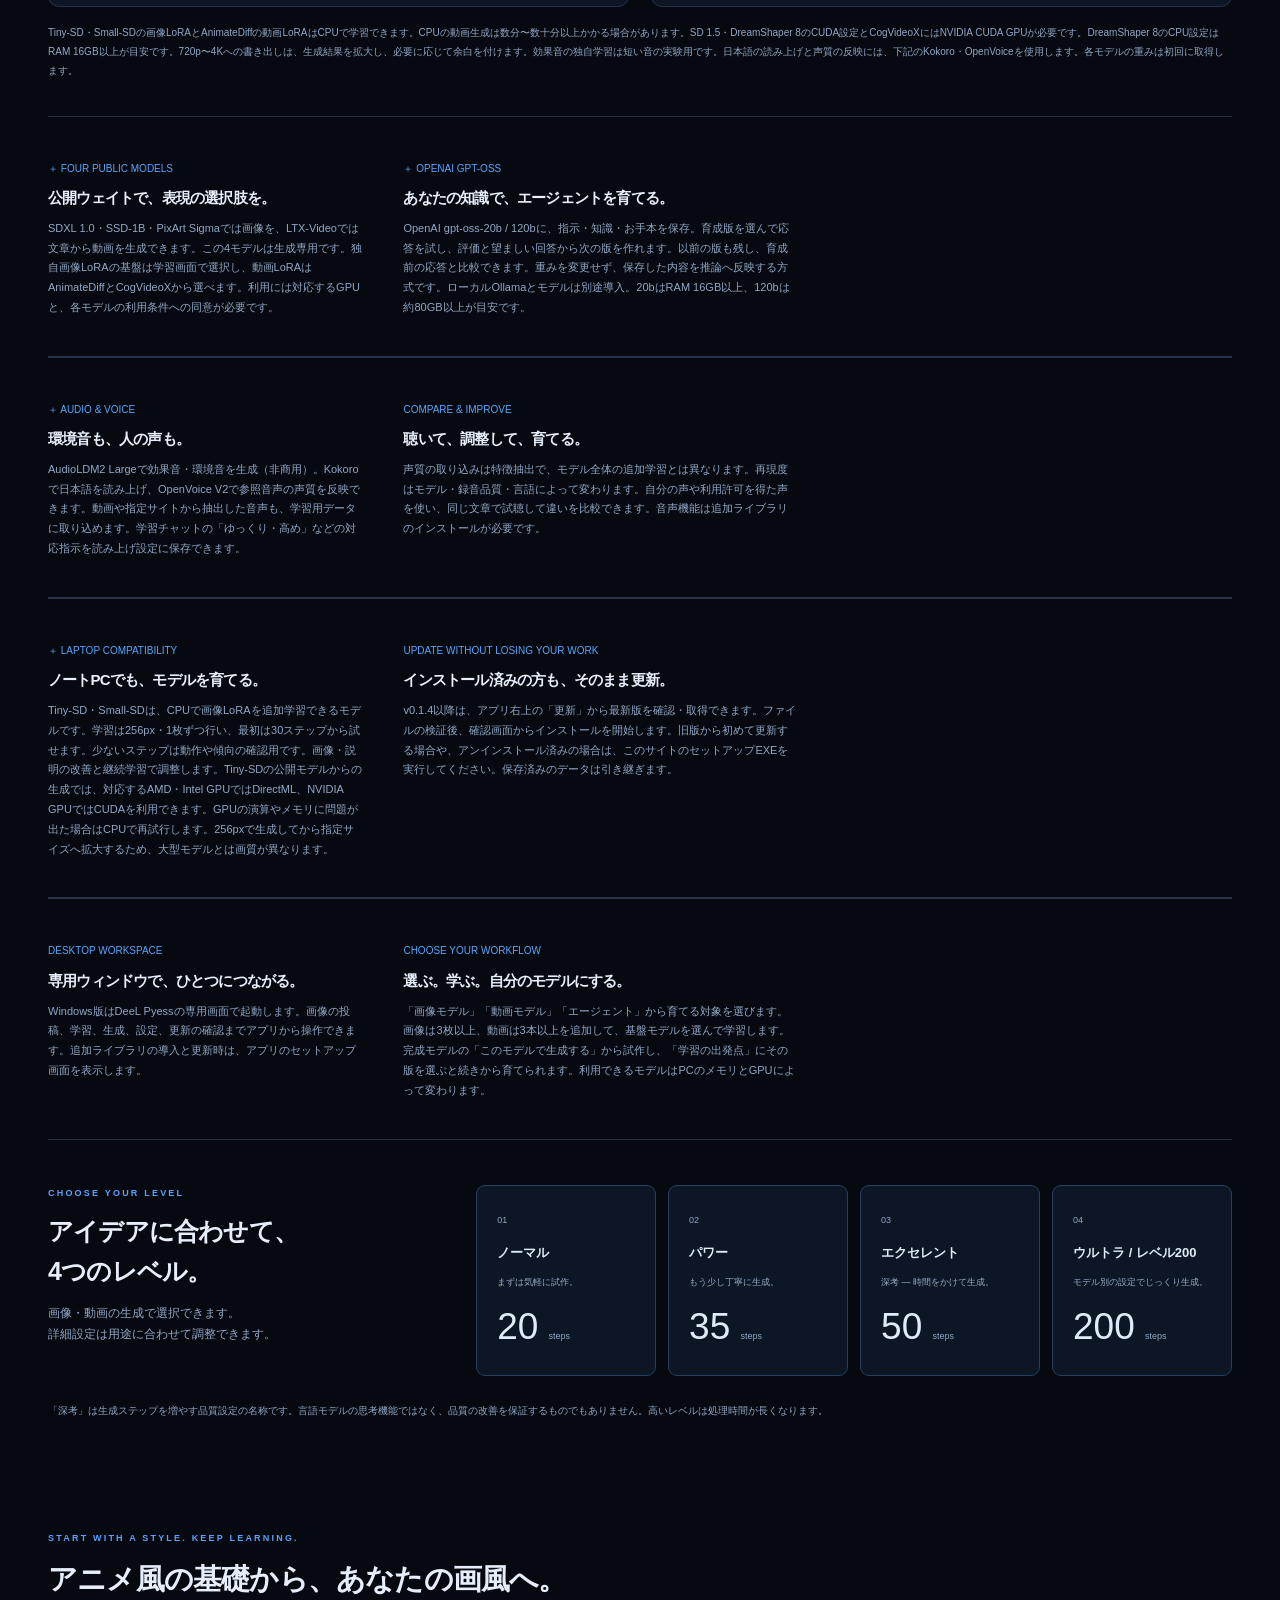
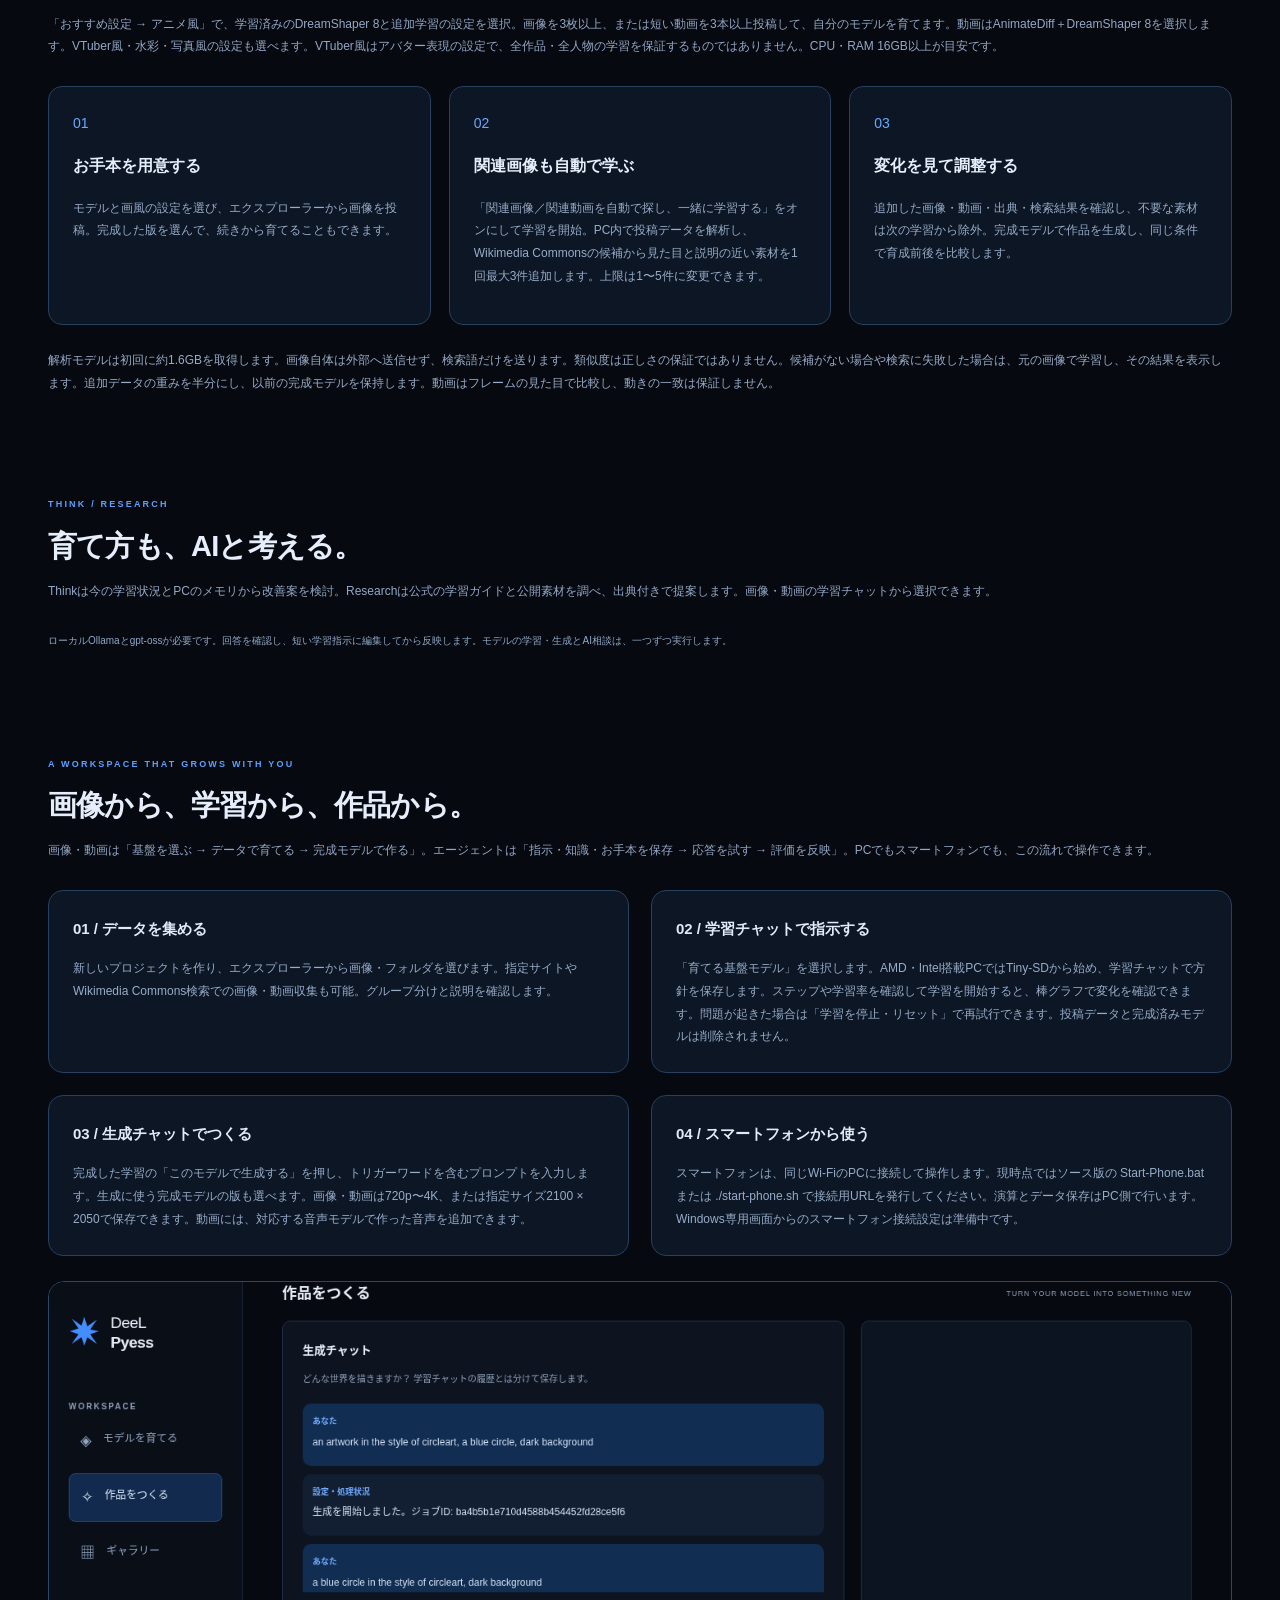
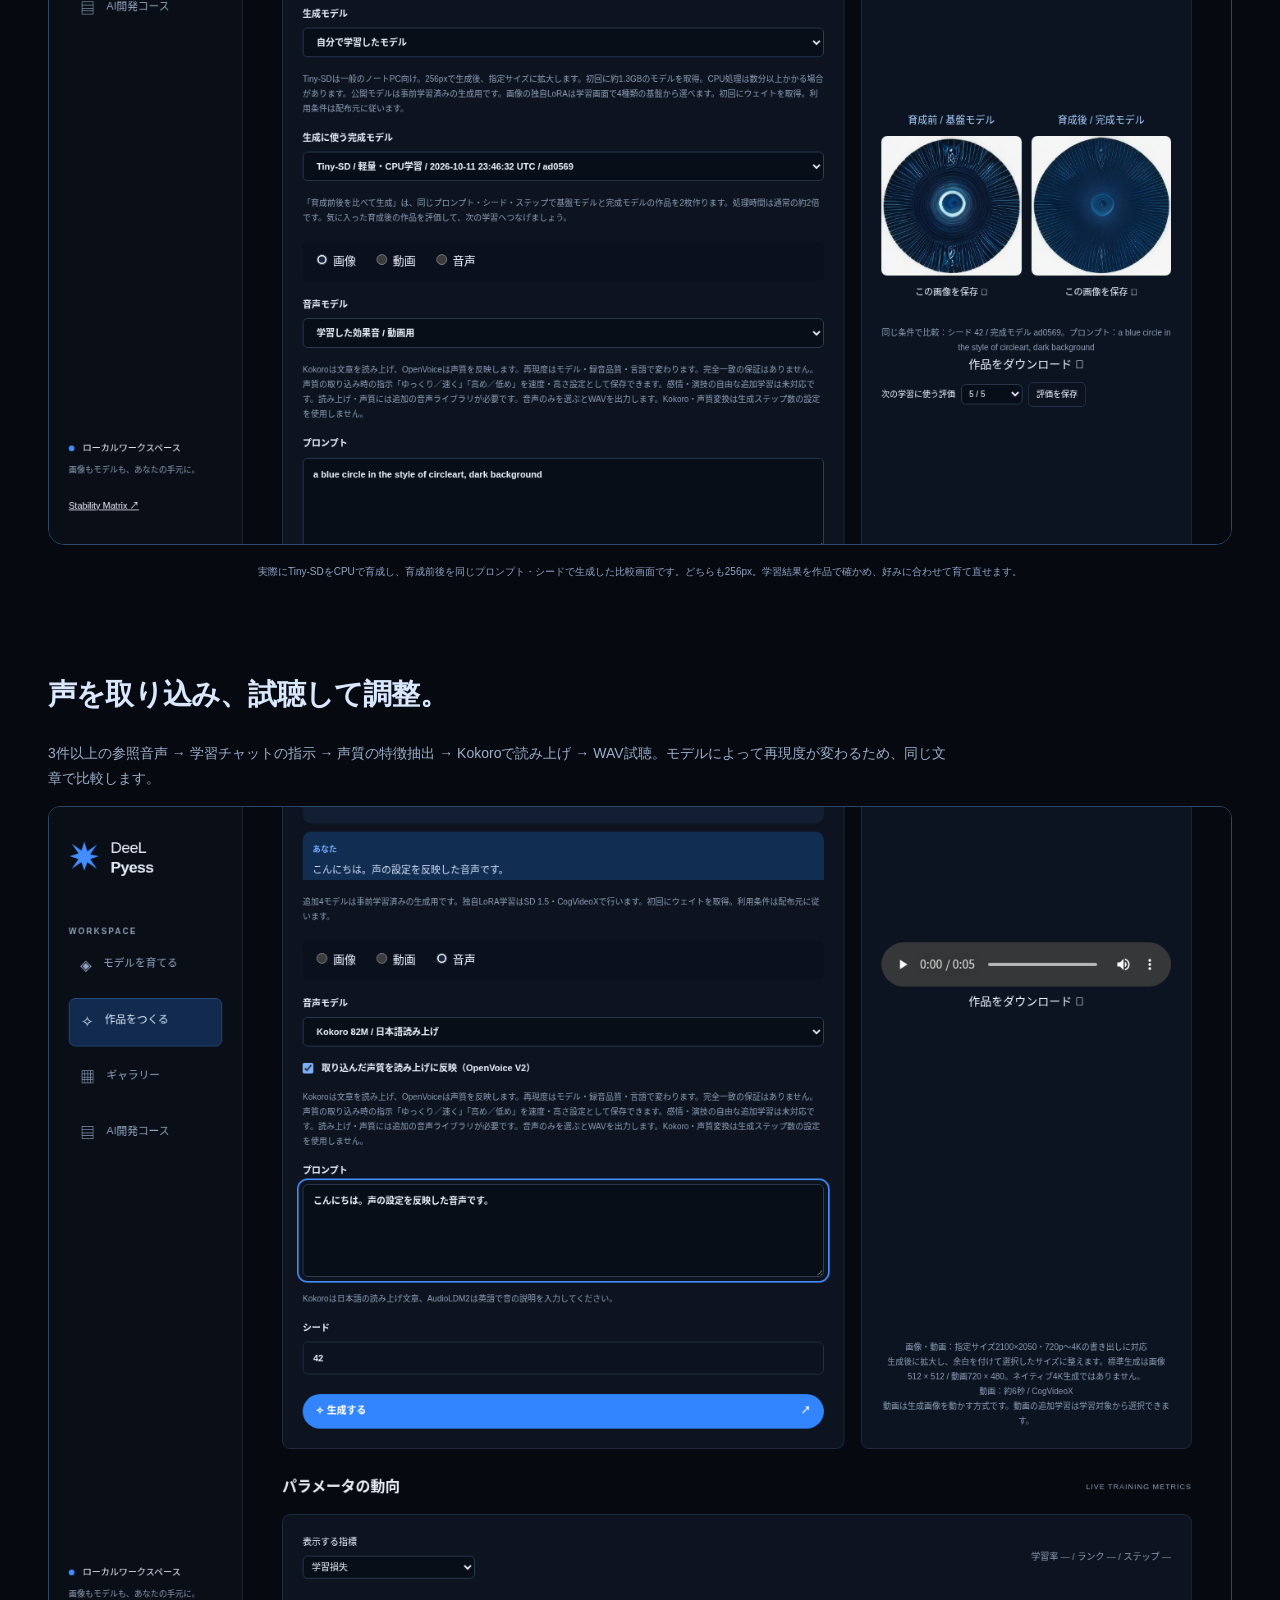
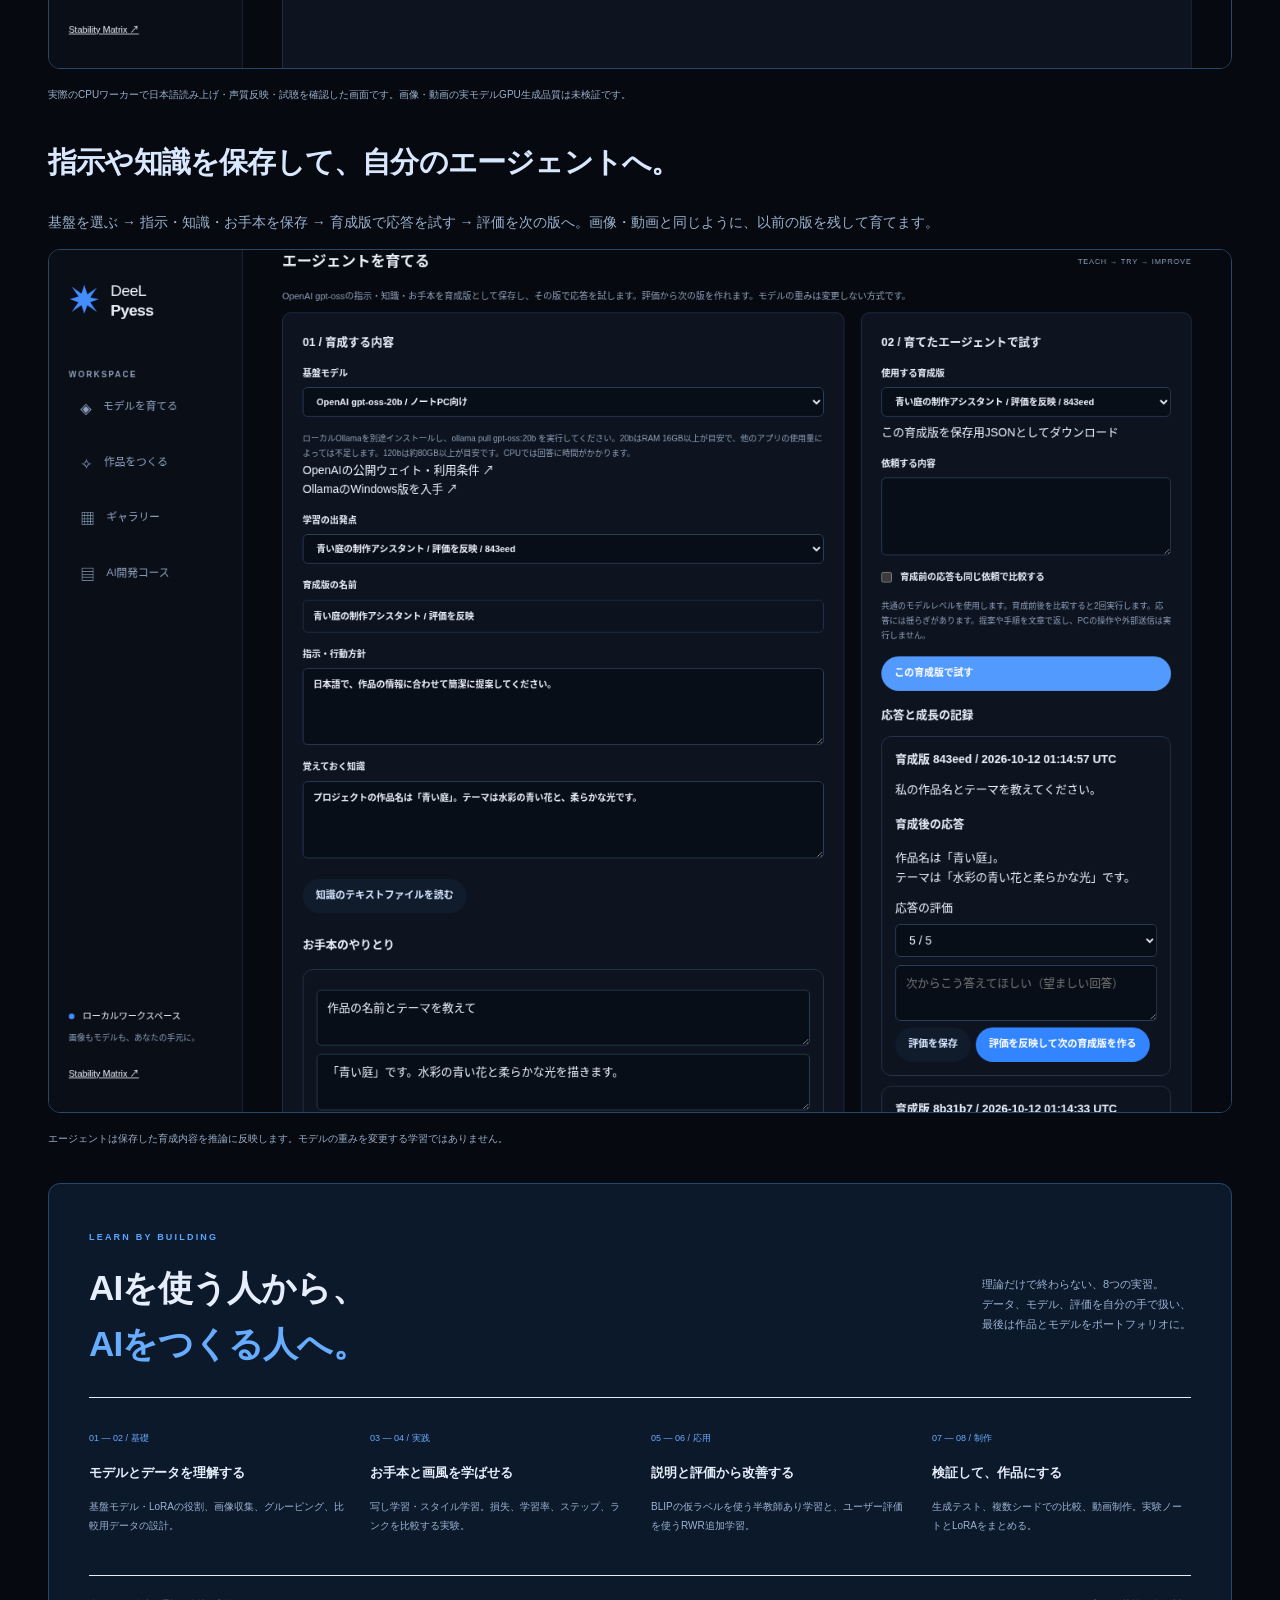
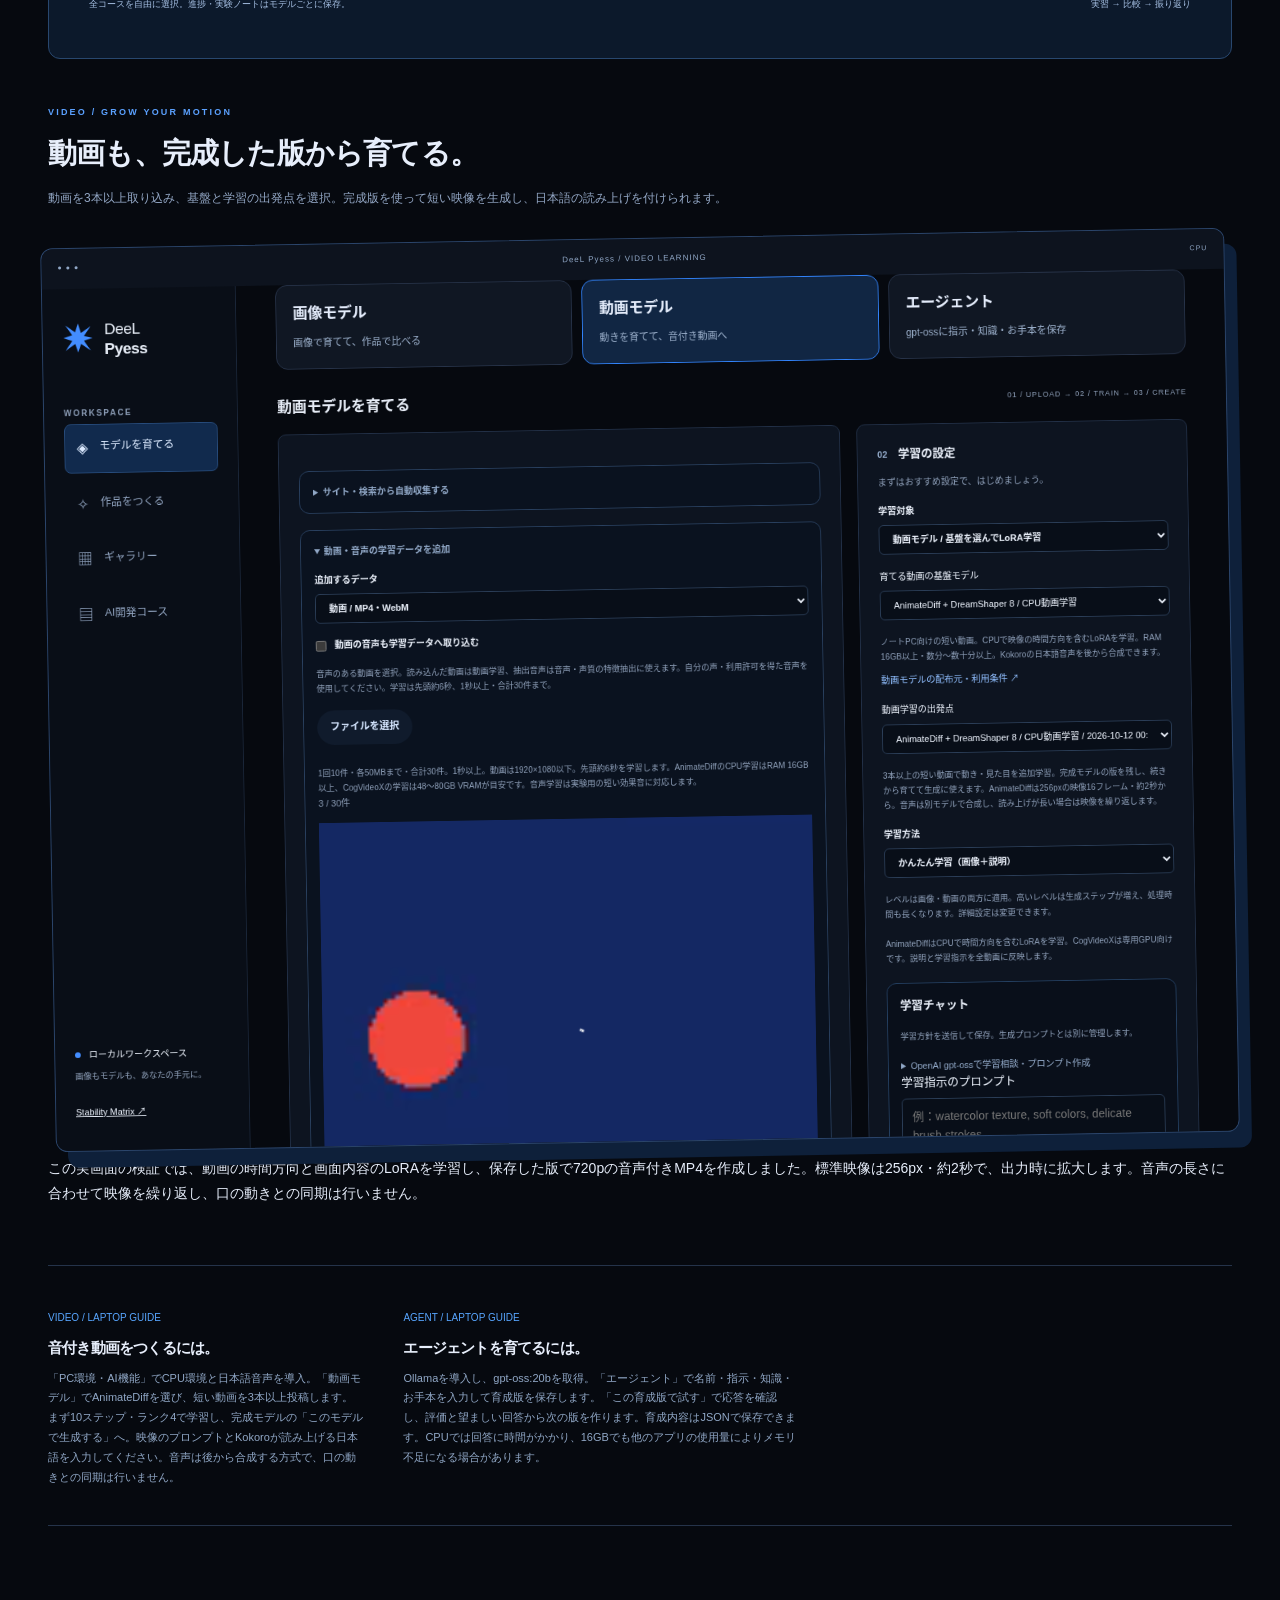
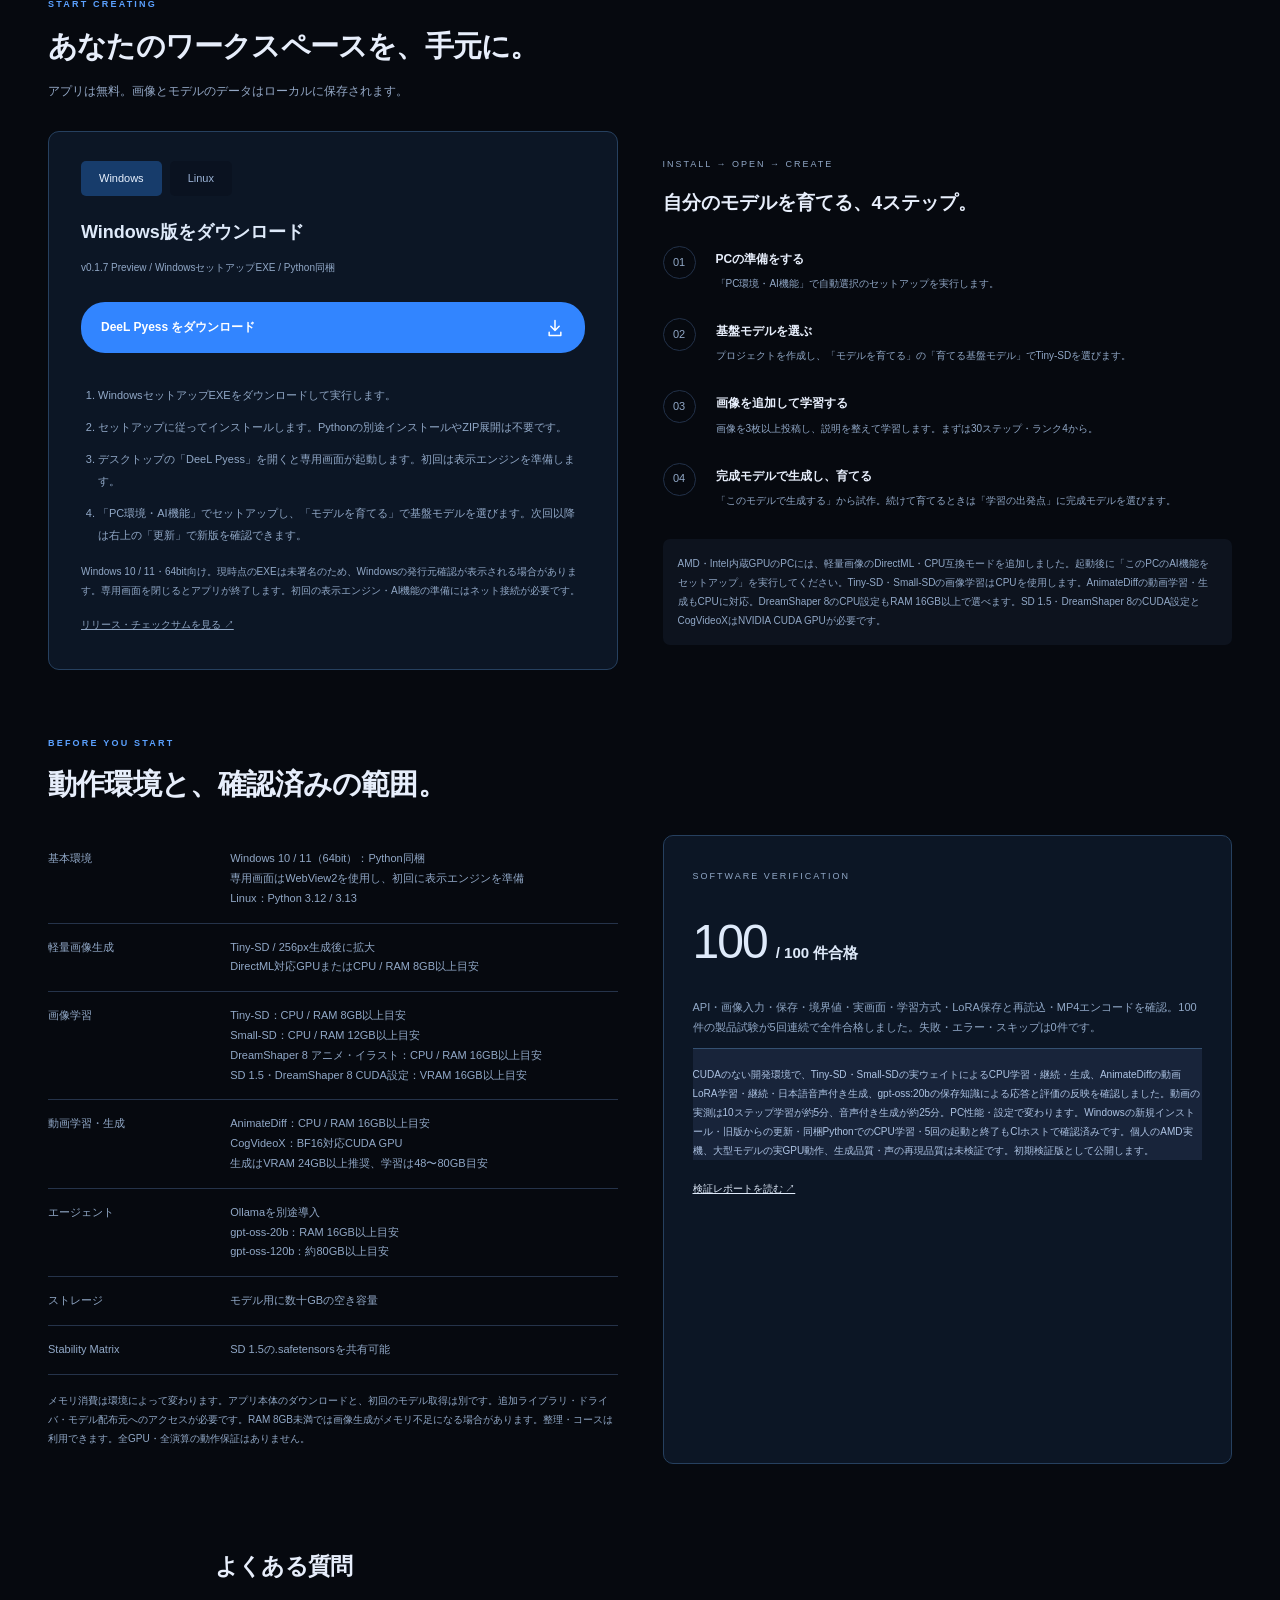
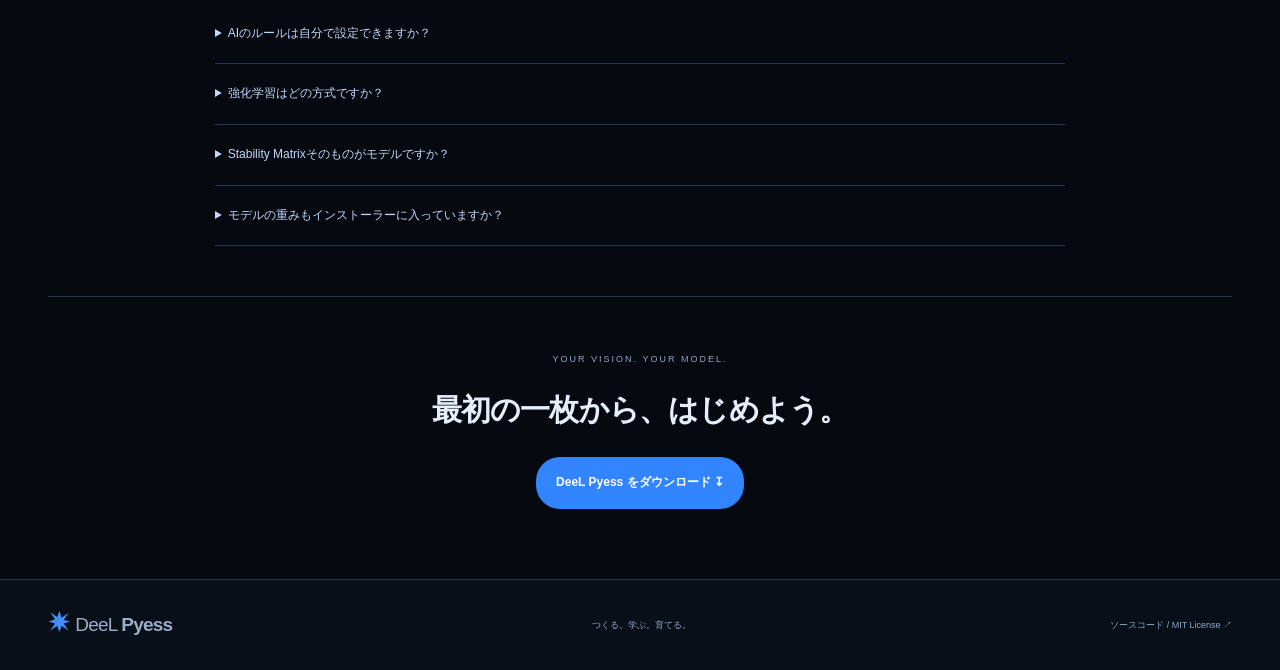
==== commit 95de7a7e: "Add bounded image and video discovery, anime presets and Think/Research advice" ====
--- a/website/index.html
+++ b/website/index.html
@@ -1,11 +1,11 @@
 <!doctype html><html lang="ja"><head><meta charset="utf-8"><meta name="viewport" content="width=device-width,initial-scale=1"><meta name="description" content="DeeL Pyess — 画像から独自AIを育て、画像・動画を作る。実践型AI開発コースを備えたローカルアプリを無料ダウンロード。"><title>DeeL Pyess — 自分のAIを、つくるところから。</title><link rel="icon" href="data:image/svg+xml,%3Csvg xmlns='http://www.w3.org/2000/svg' viewBox='0 0 40 40'%3E%3Crect width='40' height='40' rx='10' fill='%233285ff'/%3E%3Cpath d='M20 5L24 16L35 20L24 24L20 35L16 24L5 20L16 16Z' fill='%23ffffff'/%3E%3C/svg%3E"><link rel="stylesheet" href="site.css"><script defer src="site.js"></script></head><body>
-<header class="site-header"><a href="#" class="logo"><span><svg class="star-symbol" aria-hidden="true" viewBox="0 0 32 32"><path d="M16 1 19 11 29 4 22 14 31 16 22 19 29 29 19 22 16 31 13 22 3 29 10 19 1 16 10 13 3 3 13 10Z"/></svg></span> DeeL <b>Pyess</b></a><nav><a href="#usage">使い方</a><a href="#download">ダウンロード</a><a href="#course">学習コース</a><a href="#requirements">動作環境</a><a href="https://github.com/icchan090pp/personal-ai-studio/tree/v0.1.6" target="_blank" rel="noreferrer">GitHub ↗</a></nav></header>
-<main><section class="hero"><div class="hero-copy"><div class="eyebrow"><i></i> OPEN YOUR OWN POSSIBILITIES</div><h1>自分のAIを、<br><em>つくるところから。</em></h1><p>画像を選ぶ。学習する。作品にする。<br>DeeL Pyessは、独自モデルの開発と<br>AIをつくる技術の学びを、ひとつにします。</p><div class="hero-actions"><a class="button dark" href="#download">無料でダウンロード <svg aria-hidden="true" width="20" height="20" viewBox="0 0 24 24" fill="none" stroke="currentColor" stroke-width="1.8" stroke-linecap="round" stroke-linejoin="round"><path d="M12 3v12m-5-5 5 5 5-5M5 17v4h14v-4"/></svg></a><a class="text-link" href="#course">実践コースをみる ↗</a></div><div class="hero-note">v0.1.6 Preview ・ Windows / Linux ・ MIT License</div></div><div class="product-window"><div class="window-top"><span>● ● ●</span><b>DeeL Pyess / YOUR WORKSPACE</b><span>LOCAL</span></div><img src="app-preview.png" alt="DeeL Pyessの実際の画像アップロード・モデル学習画面" width="1440" height="1050"><div class="window-footer"><span>UPLOAD → TRAIN → CREATE</span><span>YOUR MODEL, YOUR IDEAS.</span></div></div></section>
+<header class="site-header"><a href="#" class="logo"><span><svg class="star-symbol" aria-hidden="true" viewBox="0 0 32 32"><path d="M16 1 19 11 29 4 22 14 31 16 22 19 29 29 19 22 16 31 13 22 3 29 10 19 1 16 10 13 3 3 13 10Z"/></svg></span> DeeL <b>Pyess</b></a><nav><a href="#usage">使い方</a><a href="#download">ダウンロード</a><a href="#course">学習コース</a><a href="#requirements">動作環境</a><a href="https://github.com/icchan090pp/personal-ai-studio/tree/v0.1.7" target="_blank" rel="noreferrer">GitHub ↗</a></nav></header>
+<main><section class="hero"><div class="hero-copy"><div class="eyebrow"><i></i> OPEN YOUR OWN POSSIBILITIES</div><h1>自分のAIを、<br><em>つくるところから。</em></h1><p>画像を選ぶ。学習する。作品にする。<br>DeeL Pyessは、独自モデルの開発と<br>AIをつくる技術の学びを、ひとつにします。</p><div class="hero-actions"><a class="button dark" href="#download">無料でダウンロード <svg aria-hidden="true" width="20" height="20" viewBox="0 0 24 24" fill="none" stroke="currentColor" stroke-width="1.8" stroke-linecap="round" stroke-linejoin="round"><path d="M12 3v12m-5-5 5 5 5-5M5 17v4h14v-4"/></svg></a><a class="text-link" href="#course">実践コースをみる ↗</a></div><div class="hero-note">v0.1.7 Preview ・ Windows / Linux ・ MIT License</div></div><div class="product-window"><div class="window-top"><span>● ● ●</span><b>DeeL Pyess / YOUR WORKSPACE</b><span>LOCAL</span></div><img src="app-preview.png" alt="DeeL Pyessの実際の画像アップロード・モデル学習画面" width="1440" height="1050"><div class="window-footer"><span>UPLOAD → TRAIN → CREATE</span><span>YOUR MODEL, YOUR IDEAS.</span></div></div></section>
 <section class="principles"><p>つくって、比べて、<br><b>仕組みまで理解する。</b></p><div><span>01</span><h2>画像から、自分のモデルへ。</h2><p>エクスプローラーから画像やフォルダを選び、学習用データとして取り込みます。画像の説明を編集し、グループごとに学習する内容を選べます。</p></div><div><span>02</span><h2>設定も、成長も、見える。</h2><p>共通プロンプトと除外条件は、設定画面で自由に保存・リセットできます。学習中は、損失・重み・勾配の変化を棒グラフで確認できます。</p></div></section>
-<section class="models" id="models"><div class="section-heading"><div class="eyebrow">CHOOSE A BASE. GROW YOUR MODEL.</div><h2>静止画から、動きのある表現へ。</h2><p>育成の出発点を選べます。画像はTiny-SD・Small-SD・SD 1.5・DreamShaper 8の4種類。軽量な2モデルはCPUで追加学習でき、AMD・Intel搭載ノートPCでも自分のLoRAを育てられます。</p></div><div class="model-grid"><article class="image-model"><div class="card-kicker">01 / IMAGE</div><div class="abstract-art" aria-hidden="true"><div class="art-ring"></div><div class="art-star"><svg class="star-symbol" aria-hidden="true" viewBox="0 0 32 32"><path d="M16 1 19 11 29 4 22 14 31 16 22 19 29 29 19 22 16 31 13 22 3 29 10 19 1 16 10 13 3 3 13 10Z"/></svg></div></div><h3>選べる4つの画像基盤モデル</h3><p>Tiny-SD・Small-SDはCPU、SD 1.5・DreamShaper 8はNVIDIA CUDAでLoRAを追加学習。完成した版を選んで生成し、その続きから育成できます。版ごとに保存するので、以前の学習結果も残ります。「育成前後を比べて生成」で、同じ条件の作品を並べて変化を確認できます。</p><div class="model-bottom">独自LoRAを保存・持ち出し <span>↗</span></div></article><article class="video-model"><div class="card-kicker">02 / VIDEO</div><div class="motion-art" aria-hidden="true"><span></span><span></span><span></span><b>▶</b></div><h3>ノートPCから育てる、音付き動画</h3><p>AnimateDiff + DreamShaper 8で、動画を使って見た目や動きを追加学習。完成した版から映像を生成し、Kokoroの日本語音声を合成できます。CPU・RAM 16GB以上が目安。まず256px・約2秒から始めます。長い読み上げでは映像を繰り返し、音声を最後まで収録します。専用GPU向けのCogVideoXも選べます。</p><div class="model-bottom">画像から動画へ <span>↗</span></div></article></div><p class="section-note">Tiny-SD・Small-SDの画像LoRAとAnimateDiffの動画LoRAはCPUで学習できます。CPUの動画生成は数分〜数十分以上かかる場合があります。SD 1.5・DreamShaper 8の画像学習とCogVideoXにはNVIDIA CUDA GPUが必要です。720p〜4Kへの書き出しは、生成結果を拡大し、必要に応じて余白を付けます。効果音の独自学習は短い音の実験用です。日本語の読み上げと声質の反映には、下記のKokoro・OpenVoiceを使用します。各モデルの重みは初回に取得します。</p></section>
+<section class="models" id="models"><div class="section-heading"><div class="eyebrow">CHOOSE A BASE. GROW YOUR MODEL.</div><h2>静止画から、動きのある表現へ。</h2><p>育成の出発点を選べます。画像はTiny-SD・Small-SD・SD 1.5・DreamShaper 8。アニメ・イラスト用DreamShaper 8のCPU設定を加え、4基盤・5設定から選べます。AMD・Intel搭載ノートPCでも追加学習できます。</p></div><div class="model-grid"><article class="image-model"><div class="card-kicker">01 / IMAGE</div><div class="abstract-art" aria-hidden="true"><div class="art-ring"></div><div class="art-star"><svg class="star-symbol" aria-hidden="true" viewBox="0 0 32 32"><path d="M16 1 19 11 29 4 22 14 31 16 22 19 29 29 19 22 16 31 13 22 3 29 10 19 1 16 10 13 3 3 13 10Z"/></svg></div></div><h3>選べる4つの画像基盤モデル</h3><p>Tiny-SD・Small-SD・アニメ用DreamShaper 8はCPUでLoRAを追加学習。SD 1.5・DreamShaper 8のCUDA設定も選べます。完成した版を選んで生成し、その続きから育成できます。版ごとに保存するので、以前の学習結果も残ります。「育成前後を比べて生成」で、同じ条件の作品を並べて変化を確認できます。</p><div class="model-bottom">独自LoRAを保存・持ち出し <span>↗</span></div></article><article class="video-model"><div class="card-kicker">02 / VIDEO</div><div class="motion-art" aria-hidden="true"><span></span><span></span><span></span><b>▶</b></div><h3>ノートPCから育てる、音付き動画</h3><p>AnimateDiff + DreamShaper 8で、動画を使って見た目や動きを追加学習。完成した版から映像を生成し、Kokoroの日本語音声を合成できます。CPU・RAM 16GB以上が目安。まず256px・約2秒から始めます。長い読み上げでは映像を繰り返し、音声を最後まで収録します。専用GPU向けのCogVideoXも選べます。</p><div class="model-bottom">画像から動画へ <span>↗</span></div></article></div><p class="section-note">Tiny-SD・Small-SDの画像LoRAとAnimateDiffの動画LoRAはCPUで学習できます。CPUの動画生成は数分〜数十分以上かかる場合があります。SD 1.5・DreamShaper 8のCUDA設定とCogVideoXにはNVIDIA CUDA GPUが必要です。DreamShaper 8のCPU設定はRAM 16GB以上が目安です。720p〜4Kへの書き出しは、生成結果を拡大し、必要に応じて余白を付けます。効果音の独自学習は短い音の実験用です。日本語の読み上げと声質の反映には、下記のKokoro・OpenVoiceを使用します。各モデルの重みは初回に取得します。</p></section>
 <section class="principles"><div><span>＋ FOUR PUBLIC MODELS</span><h2>公開ウェイトで、表現の選択肢を。</h2><p>SDXL 1.0・SSD-1B・PixArt Sigmaでは画像を、LTX-Videoでは文章から動画を生成できます。この4モデルは生成専用です。独自画像LoRAの基盤は学習画面で選択し、動画LoRAはAnimateDiffとCogVideoXから選べます。利用には対応するGPUと、各モデルの利用条件への同意が必要です。</p></div><div><span>＋ OPENAI GPT-OSS</span><h2>あなたの知識で、エージェントを育てる。</h2><p>OpenAI gpt-oss-20b / 120bに、指示・知識・お手本を保存。育成版を選んで応答を試し、評価と望ましい回答から次の版を作れます。以前の版も残し、育成前の応答と比較できます。重みを変更せず、保存した内容を推論へ反映する方式です。ローカルOllamaとモデルは別途導入。20bはRAM 16GB以上、120bは約80GB以上が目安です。</p></div></section><section class="principles"><div><span>＋ AUDIO &amp; VOICE</span><h2>環境音も、人の声も。</h2><p>AudioLDM2 Largeで効果音・環境音を生成（非商用）。Kokoroで日本語を読み上げ、OpenVoice V2で参照音声の声質を反映できます。動画や指定サイトから抽出した音声も、学習用データに取り込めます。学習チャットの「ゆっくり・高め」などの対応指示を読み上げ設定に保存できます。</p></div><div><span>COMPARE &amp; IMPROVE</span><h2>聴いて、調整して、育てる。</h2><p>声質の取り込みは特徴抽出で、モデル全体の追加学習とは異なります。再現度はモデル・録音品質・言語によって変わります。自分の声や利用許可を得た声を使い、同じ文章で試聴して違いを比較できます。音声機能は追加ライブラリのインストールが必要です。</p></div></section><section class="principles"><div><span>＋ LAPTOP COMPATIBILITY</span><h2>ノートPCでも、モデルを育てる。</h2><p>Tiny-SD・Small-SDは、CPUで画像LoRAを追加学習できるモデルです。学習は256px・1枚ずつ行い、最初は30ステップから試せます。少ないステップは動作や傾向の確認用です。画像・説明の改善と継続学習で調整します。Tiny-SDの公開モデルからの生成では、対応するAMD・Intel GPUではDirectML、NVIDIA GPUではCUDAを利用できます。GPUの演算やメモリに問題が出た場合はCPUで再試行します。256pxで生成してから指定サイズへ拡大するため、大型モデルとは画質が異なります。</p></div><div><span>UPDATE WITHOUT LOSING YOUR WORK</span><h2>インストール済みの方も、そのまま更新。</h2><p>v0.1.4以降は、アプリ右上の「更新」から最新版を確認・取得できます。ファイルの検証後、確認画面からインストールを開始します。旧版から初めて更新する場合や、アンインストール済みの場合は、このサイトのセットアップEXEを実行してください。保存済みのデータは引き継ぎます。</p></div></section><section class="principles"><div><span>DESKTOP WORKSPACE</span><h2>専用ウィンドウで、ひとつにつながる。</h2><p>Windows版はDeeL Pyessの専用画面で起動します。画像の投稿、学習、生成、設定、更新の確認までアプリから操作できます。追加ライブラリの導入と更新時は、アプリのセットアップ画面を表示します。</p></div><div><span>CHOOSE YOUR WORKFLOW</span><h2>選ぶ。学ぶ。自分のモデルにする。</h2><p>「画像モデル」「動画モデル」「エージェント」から育てる対象を選びます。画像は3枚以上、動画は3本以上を追加して、基盤モデルを選んで学習します。完成モデルの「このモデルで生成する」から試作し、「学習の出発点」にその版を選ぶと続きから育てられます。利用できるモデルはPCのメモリとGPUによって変わります。</p></div></section><section class="levels"><div><div class="eyebrow">CHOOSE YOUR LEVEL</div><h2>アイデアに合わせて、<br>4つのレベル。</h2><p>画像・動画の生成で選択できます。<br>詳細設定は用途に合わせて調整できます。</p></div><div class="level-grid"><article><span>01</span><h3>ノーマル</h3><p>まずは気軽に試作。</p><b>20 <small>steps</small></b></article><article><span>02</span><h3>パワー</h3><p>もう少し丁寧に生成。</p><b>35 <small>steps</small></b></article><article><span>03</span><h3>エクセレント</h3><p>深考 — 時間をかけて生成。</p><b>50 <small>steps</small></b></article><article><span>04</span><h3>ウルトラ / レベル200</h3><p>モデル別の設定でじっくり生成。</p><b>200 <small>steps</small></b></article></div><p class="section-note">「深考」は生成ステップを増やす品質設定の名称です。言語モデルの思考機能ではなく、品質の改善を保証するものでもありません。高いレベルは処理時間が長くなります。</p></section>
-<section class="usage" id="usage"><div class="section-heading"><div class="eyebrow">A WORKSPACE THAT GROWS WITH YOU</div><h2>画像から、学習から、作品から。</h2><p>画像・動画は「基盤を選ぶ → データで育てる → 完成モデルで作る」。エージェントは「指示・知識・お手本を保存 → 応答を試す → 評価を反映」。PCでもスマートフォンでも、この流れで操作できます。</p></div><div class="usage-grid"><article><b>01 / データを集める</b><p>新しいプロジェクトを作り、エクスプローラーから画像・フォルダを選びます。指定サイトやWikimedia Commons検索での画像・動画収集も可能。グループ分けと説明を確認します。</p></article><article><b>02 / 学習チャットで指示する</b><p>「育てる基盤モデル」を選択します。AMD・Intel搭載PCではTiny-SDから始め、学習チャットで方針を保存します。ステップや学習率を確認して学習を開始すると、棒グラフで変化を確認できます。問題が起きた場合は「学習を停止・リセット」で再試行できます。投稿データと完成済みモデルは削除されません。</p></article><article><b>03 / 生成チャットでつくる</b><p>完成した学習の「このモデルで生成する」を押し、トリガーワードを含むプロンプトを入力します。生成に使う完成モデルの版も選べます。画像・動画は720p〜4K、または指定サイズ2100 × 2050で保存できます。動画には、対応する音声モデルで作った音声を追加できます。</p></article><article><b>04 / スマートフォンから使う</b><p>スマートフォンは、同じWi-FiのPCに接続して操作します。現時点ではソース版の Start-Phone.bat または ./start-phone.sh で接続用URLを発行してください。演算とデータ保存はPC側で行います。Windows専用画面からのスマートフォン接続設定は準備中です。</p></article></div><div class="usage-screen"><img src="app-generate.png" alt="学習チャットと分離した生成チャット。画像・動画と4K出力を選ぶ実際のアプリ画面" loading="lazy"><p>実際にTiny-SDをCPUで育成し、育成前後を同じプロンプト・シードで生成した比較画面です。どちらも256px。学習結果を作品で確かめ、好みに合わせて育て直せます。</p></div></section><section class="voice-screen"><h2>声を取り込み、試聴して調整。</h2><p>3件以上の参照音声 → 学習チャットの指示 → 声質の特徴抽出 → Kokoroで読み上げ → WAV試聴。モデルによって再現度が変わるため、同じ文章で比較します。</p><img src="app-voice.png" alt="KokoroとOpenVoiceで生成した実際の音声をアプリで試聴する画面" width="1440" height="1050" loading="lazy"><p class="section-note">実際のCPUワーカーで日本語読み上げ・声質反映・試聴を確認した画面です。画像・動画の実モデルGPU生成品質は未検証です。</p></section><section class="voice-screen"><h2>指示や知識を保存して、自分のエージェントへ。</h2><p>基盤を選ぶ → 指示・知識・お手本を保存 → 育成版で応答を試す → 評価を次の版へ。画像・動画と同じように、以前の版を残して育てます。</p><img src="app-agent.png" alt="gpt-ossの育成版に指示・知識・お手本を保存する実際のエージェント画面" width="1440" height="1050" loading="lazy"><p class="section-note">エージェントは保存した育成内容を推論に反映します。モデルの重みを変更する学習ではありません。</p></section><section class="course" id="course"><div class="course-top"><div><div class="eyebrow">LEARN BY BUILDING</div><h2>AIを使う人から、<br><em>AIをつくる人へ。</em></h2></div><p>理論だけで終わらない、8つの実習。<br>データ、モデル、評価を自分の手で扱い、<br>最後は作品とモデルをポートフォリオに。</p></div><div class="curriculum"><article><span>01 — 02 / 基礎</span><h3>モデルとデータを理解する</h3><p>基盤モデル・LoRAの役割、画像収集、グルーピング、比較用データの設計。</p></article><article><span>03 — 04 / 実践</span><h3>お手本と画風を学ばせる</h3><p>写し学習・スタイル学習。損失、学習率、ステップ、ランクを比較する実験。</p></article><article><span>05 — 06 / 応用</span><h3>説明と評価から改善する</h3><p>BLIPの仮ラベルを使う半教師あり学習と、ユーザー評価を使うRWR追加学習。</p></article><article><span>07 — 08 / 制作</span><h3>検証して、作品にする</h3><p>生成テスト、複数シードでの比較、動画制作。実験ノートとLoRAをまとめる。</p></article></div><div class="course-foot">全コースを自由に選択。進捗・実験ノートはモデルごとに保存。<span>実習 → 比較 → 振り返り</span></div></section>
-<section class="usage"><div class="section-heading"><div class="eyebrow">VIDEO / GROW YOUR MOTION</div><h2>動画も、完成した版から育てる。</h2><p>動画を3本以上取り込み、基盤と学習の出発点を選択。完成版を使って短い映像を生成し、日本語の読み上げを付けられます。</p></div><div class="product-window"><div class="window-top"><span>● ● ●</span><b>DeeL Pyess / VIDEO LEARNING</b><span>CPU</span></div><img src="app-video.png" alt="実際に2回のCPU学習を完了した動画モデルの育成画面。継続学習する完成版を選択できます" width="1440" height="1050" loading="lazy"></div><p class="model-note">この実画面の検証では、動画の時間方向と画面内容のLoRAを学習し、保存した版で720pの音声付きMP4を作成しました。標準映像は256px・約2秒で、出力時に拡大します。音声の長さに合わせて映像を繰り返し、口の動きとの同期は行いません。</p></section><section class="principles"><div><span>VIDEO / LAPTOP GUIDE</span><h2>音付き動画をつくるには。</h2><p>「PC環境・AI機能」でCPU環境と日本語音声を導入。「動画モデル」でAnimateDiffを選び、短い動画を3本以上投稿します。まず10ステップ・ランク4で学習し、完成モデルの「このモデルで生成する」へ。映像のプロンプトとKokoroが読み上げる日本語を入力してください。音声は後から合成する方式で、口の動きとの同期は行いません。</p></div><div><span>AGENT / LAPTOP GUIDE</span><h2>エージェントを育てるには。</h2><p>Ollamaを導入し、gpt-oss:20bを取得。「エージェント」で名前・指示・知識・お手本を入力して育成版を保存します。「この育成版で試す」で応答を確認し、評価と望ましい回答から次の版を作ります。育成内容はJSONで保存できます。CPUでは回答に時間がかかり、16GBでも他のアプリの使用量によりメモリ不足になる場合があります。</p></div></section><section class="download" id="download"><div class="section-heading"><div class="eyebrow">START CREATING</div><h2>あなたのワークスペースを、手元に。</h2><p>アプリは無料。画像とモデルのデータはローカルに保存されます。</p></div><div class="download-layout"><article class="download-card"><div class="os-tabs" role="tablist" aria-label="インストールするOS"><button role="tab" aria-selected="true" data-os="windows">Windows</button><button role="tab" aria-selected="false" data-os="linux">Linux</button></div><h3 id="os-title">Windows版をダウンロード</h3><p>v0.1.6 Preview / WindowsセットアップEXE / Python同梱</p><a id="download-link" class="button dark full" href="https://github.com/icchan090pp/personal-ai-studio/releases/download/v0.1.6/DeeL-Pyess-Setup-v0.1.6-Windows-x64.exe">DeeL Pyess をダウンロード <svg aria-hidden="true" width="20" height="20" viewBox="0 0 24 24" fill="none" stroke="currentColor" stroke-width="1.8" stroke-linecap="round" stroke-linejoin="round"><path d="M12 3v12m-5-5 5 5 5-5M5 17v4h14v-4"/></svg></a><div id="os-instructions"><ol><li>WindowsセットアップEXEをダウンロードして実行します。</li><li>セットアップに従ってインストールします。Pythonの別途インストールやZIP展開は不要です。</li><li>デスクトップの「DeeL Pyess」を開くと専用画面が起動します。初回は表示エンジンを準備します。</li><li>「PC環境・AI機能」でセットアップし、「モデルを育てる」で基盤モデルを選びます。次回以降は右上の「更新」で新版を確認できます。</li></ol></div><p class="section-note">Windows 10 / 11・64bit向け。現時点のEXEは未署名のため、Windowsの発行元確認が表示される場合があります。専用画面を閉じるとアプリが終了します。初回の表示エンジン・AI機能の準備にはネット接続が必要です。</p><a class="sub-link" href="https://github.com/icchan090pp/personal-ai-studio/releases/tag/v0.1.6" target="_blank" rel="noreferrer">リリース・チェックサムを見る ↗</a></article><article class="install-guide"><div class="card-kicker">INSTALL → OPEN → CREATE</div><h3>自分のモデルを育てる、4ステップ。</h3><ol><li><span>01</span><div><b>PCの準備をする</b><p>「PC環境・AI機能」で自動選択のセットアップを実行します。</p></div></li><li><span>02</span><div><b>基盤モデルを選ぶ</b><p>プロジェクトを作成し、「モデルを育てる」の「育てる基盤モデル」でTiny-SDを選びます。</p></div></li><li><span>03</span><div><b>画像を追加して学習する</b><p>画像を3枚以上投稿し、説明を整えて学習します。まずは30ステップ・ランク4から。</p></div></li><li><span>04</span><div><b>完成モデルで生成し、育てる</b><p>「このモデルで生成する」から試作。続けて育てるときは「学習の出発点」に完成モデルを選びます。</p></div></li></ol><div class="install-note">AMD・Intel内蔵GPUのPCには、軽量画像のDirectML・CPU互換モードを追加しました。起動後に「このPCのAI機能をセットアップ」を実行してください。Tiny-SD・Small-SDの画像学習はCPUを使用します。AnimateDiffの動画学習・生成もCPUに対応。SD 1.5・DreamShaper 8の画像学習とCogVideoXはNVIDIA CUDA GPUが必要です。</div></article></div></section>
-<section id="requirements" class="requirements"><div class="section-heading"><div class="eyebrow">BEFORE YOU START</div><h2>動作環境と、確認済みの範囲。</h2></div><div class="requirements-grid"><div><table><tbody><tr><th>基本環境</th><td>Windows 10 / 11（64bit）：Python同梱<br>専用画面はWebView2を使用し、初回に表示エンジンを準備<br>Linux：Python 3.12 / 3.13</td></tr><tr><th>軽量画像生成</th><td>Tiny-SD / 256px生成後に拡大<br>DirectML対応GPUまたはCPU / RAM 8GB以上目安</td></tr><tr><th>画像学習</th><td>Tiny-SD：CPU / RAM 8GB以上目安<br>Small-SD：CPU / RAM 12GB以上目安<br>SD 1.5・DreamShaper 8：CUDA GPU / VRAM 16GB以上目安</td></tr><tr><th>動画学習・生成</th><td>AnimateDiff：CPU / RAM 16GB以上目安<br>CogVideoX：BF16対応CUDA GPU<br>生成はVRAM 24GB以上推奨、学習は48〜80GB目安</td></tr><tr><th>エージェント</th><td>Ollamaを別途導入<br>gpt-oss-20b：RAM 16GB以上目安<br>gpt-oss-120b：約80GB以上目安</td></tr><tr><th>ストレージ</th><td>モデル用に数十GBの空き容量</td></tr><tr><th>Stability Matrix</th><td>SD 1.5の.safetensorsを共有可能</td></tr></tbody></table><p class="section-note">メモリ消費は環境によって変わります。アプリ本体のダウンロードと、初回のモデル取得は別です。追加ライブラリ・ドライバ・モデル配布元へのアクセスが必要です。RAM 8GB未満では画像生成がメモリ不足になる場合があります。整理・コースは利用できます。全GPU・全演算の動作保証はありません。</p></div><div class="verification"><span class="card-kicker">SOFTWARE VERIFICATION</span><h3><b>100</b> / 100 件合格</h3><p>API・画像入力・保存・境界値・実画面・学習方式・LoRA保存と再読込・MP4エンコードを確認。100件の製品試験が5回連続で全件合格しました。失敗・エラー・スキップは0件です。</p><div class="verification-limit">CUDAのない開発環境で、Tiny-SD・Small-SDの実ウェイトによるCPU学習・継続・生成、AnimateDiffの動画LoRA学習・継続・日本語音声付き生成、gpt-oss:20bの保存知識による応答と評価の反映を確認しました。動画の実測は10ステップ学習が約5分、音声付き生成が約25分。PC性能・設定で変わります。Windowsの新規インストール・旧版からの更新・同梱PythonでのCPU学習・5回の起動と終了もCIホストで確認済みです。個人のAMD実機、大型モデルの実GPU動作、生成品質・声の再現品質は未検証です。初期検証版として公開します。</div><a href="https://github.com/icchan090pp/personal-ai-studio/blob/v0.1.6/docs/verification.md" target="_blank" rel="noreferrer">検証レポートを読む ↗</a></div></div></section>
+<section class="usage" id="related-learning"><div class="section-heading"><div class="eyebrow">START WITH A STYLE. KEEP LEARNING.</div><h2>アニメ風の基礎から、あなたの画風へ。</h2><p>「おすすめ設定 → アニメ風」で、学習済みのDreamShaper 8と追加学習の設定を選択。画像を3枚以上、または短い動画を3本以上投稿して、自分のモデルを育てます。動画はAnimateDiff＋DreamShaper 8を選択します。VTuber風・水彩・写真風の設定も選べます。VTuber風はアバター表現の設定で、全作品・全人物の学習を保証するものではありません。CPU・RAM 16GB以上が目安です。</p></div><div class="related-steps"><article><span>01</span><h3>お手本を用意する</h3><p>モデルと画風の設定を選び、エクスプローラーから画像を投稿。完成した版を選んで、続きから育てることもできます。</p></article><article><span>02</span><h3>関連画像も自動で学ぶ</h3><p>「関連画像／関連動画を自動で探し、一緒に学習する」をオンにして学習を開始。PC内で投稿データを解析し、Wikimedia Commonsの候補から見た目と説明の近い素材を1回最大3件追加します。上限は1〜5件に変更できます。</p></article><article><span>03</span><h3>変化を見て調整する</h3><p>追加した画像・動画・出典・検索結果を確認し、不要な素材は次の学習から除外。完成モデルで作品を生成し、同じ条件で育成前後を比較します。</p></article></div><p class="hint">解析モデルは初回に約1.6GBを取得します。画像自体は外部へ送信せず、検索語だけを送ります。類似度は正しさの保証ではありません。候補がない場合や検索に失敗した場合は、元の画像で学習し、その結果を表示します。追加データの重みを半分にし、以前の完成モデルを保持します。動画はフレームの見た目で比較し、動きの一致は保証しません。</p></section><section class="usage" id="learning-advice"><div class="section-heading"><div class="eyebrow">THINK / RESEARCH</div><h2>育て方も、AIと考える。</h2><p>Thinkは今の学習状況とPCのメモリから改善案を検討。Researchは公式の学習ガイドと公開素材を調べ、出典付きで提案します。画像・動画の学習チャットから選択できます。</p></div><p class="section-note">ローカルOllamaとgpt-ossが必要です。回答を確認し、短い学習指示に編集してから反映します。モデルの学習・生成とAI相談は、一つずつ実行します。</p></section><section class="usage" id="usage"><div class="section-heading"><div class="eyebrow">A WORKSPACE THAT GROWS WITH YOU</div><h2>画像から、学習から、作品から。</h2><p>画像・動画は「基盤を選ぶ → データで育てる → 完成モデルで作る」。エージェントは「指示・知識・お手本を保存 → 応答を試す → 評価を反映」。PCでもスマートフォンでも、この流れで操作できます。</p></div><div class="usage-grid"><article><b>01 / データを集める</b><p>新しいプロジェクトを作り、エクスプローラーから画像・フォルダを選びます。指定サイトやWikimedia Commons検索での画像・動画収集も可能。グループ分けと説明を確認します。</p></article><article><b>02 / 学習チャットで指示する</b><p>「育てる基盤モデル」を選択します。AMD・Intel搭載PCではTiny-SDから始め、学習チャットで方針を保存します。ステップや学習率を確認して学習を開始すると、棒グラフで変化を確認できます。問題が起きた場合は「学習を停止・リセット」で再試行できます。投稿データと完成済みモデルは削除されません。</p></article><article><b>03 / 生成チャットでつくる</b><p>完成した学習の「このモデルで生成する」を押し、トリガーワードを含むプロンプトを入力します。生成に使う完成モデルの版も選べます。画像・動画は720p〜4K、または指定サイズ2100 × 2050で保存できます。動画には、対応する音声モデルで作った音声を追加できます。</p></article><article><b>04 / スマートフォンから使う</b><p>スマートフォンは、同じWi-FiのPCに接続して操作します。現時点ではソース版の Start-Phone.bat または ./start-phone.sh で接続用URLを発行してください。演算とデータ保存はPC側で行います。Windows専用画面からのスマートフォン接続設定は準備中です。</p></article></div><div class="usage-screen"><img src="app-generate.png" alt="学習チャットと分離した生成チャット。画像・動画と4K出力を選ぶ実際のアプリ画面" loading="lazy"><p>実際にTiny-SDをCPUで育成し、育成前後を同じプロンプト・シードで生成した比較画面です。どちらも256px。学習結果を作品で確かめ、好みに合わせて育て直せます。</p></div></section><section class="voice-screen"><h2>声を取り込み、試聴して調整。</h2><p>3件以上の参照音声 → 学習チャットの指示 → 声質の特徴抽出 → Kokoroで読み上げ → WAV試聴。モデルによって再現度が変わるため、同じ文章で比較します。</p><img src="app-voice.png" alt="KokoroとOpenVoiceで生成した実際の音声をアプリで試聴する画面" width="1440" height="1050" loading="lazy"><p class="section-note">実際のCPUワーカーで日本語読み上げ・声質反映・試聴を確認した画面です。画像・動画の実モデルGPU生成品質は未検証です。</p></section><section class="voice-screen"><h2>指示や知識を保存して、自分のエージェントへ。</h2><p>基盤を選ぶ → 指示・知識・お手本を保存 → 育成版で応答を試す → 評価を次の版へ。画像・動画と同じように、以前の版を残して育てます。</p><img src="app-agent.png" alt="gpt-ossの育成版に指示・知識・お手本を保存する実際のエージェント画面" width="1440" height="1050" loading="lazy"><p class="section-note">エージェントは保存した育成内容を推論に反映します。モデルの重みを変更する学習ではありません。</p></section><section class="course" id="course"><div class="course-top"><div><div class="eyebrow">LEARN BY BUILDING</div><h2>AIを使う人から、<br><em>AIをつくる人へ。</em></h2></div><p>理論だけで終わらない、8つの実習。<br>データ、モデル、評価を自分の手で扱い、<br>最後は作品とモデルをポートフォリオに。</p></div><div class="curriculum"><article><span>01 — 02 / 基礎</span><h3>モデルとデータを理解する</h3><p>基盤モデル・LoRAの役割、画像収集、グルーピング、比較用データの設計。</p></article><article><span>03 — 04 / 実践</span><h3>お手本と画風を学ばせる</h3><p>写し学習・スタイル学習。損失、学習率、ステップ、ランクを比較する実験。</p></article><article><span>05 — 06 / 応用</span><h3>説明と評価から改善する</h3><p>BLIPの仮ラベルを使う半教師あり学習と、ユーザー評価を使うRWR追加学習。</p></article><article><span>07 — 08 / 制作</span><h3>検証して、作品にする</h3><p>生成テスト、複数シードでの比較、動画制作。実験ノートとLoRAをまとめる。</p></article></div><div class="course-foot">全コースを自由に選択。進捗・実験ノートはモデルごとに保存。<span>実習 → 比較 → 振り返り</span></div></section>
+<section class="usage"><div class="section-heading"><div class="eyebrow">VIDEO / GROW YOUR MOTION</div><h2>動画も、完成した版から育てる。</h2><p>動画を3本以上取り込み、基盤と学習の出発点を選択。完成版を使って短い映像を生成し、日本語の読み上げを付けられます。</p></div><div class="product-window"><div class="window-top"><span>● ● ●</span><b>DeeL Pyess / VIDEO LEARNING</b><span>CPU</span></div><img src="app-video.png" alt="実際に2回のCPU学習を完了した動画モデルの育成画面。継続学習する完成版を選択できます" width="1440" height="1050" loading="lazy"></div><p class="model-note">この実画面の検証では、動画の時間方向と画面内容のLoRAを学習し、保存した版で720pの音声付きMP4を作成しました。標準映像は256px・約2秒で、出力時に拡大します。音声の長さに合わせて映像を繰り返し、口の動きとの同期は行いません。</p></section><section class="principles"><div><span>VIDEO / LAPTOP GUIDE</span><h2>音付き動画をつくるには。</h2><p>「PC環境・AI機能」でCPU環境と日本語音声を導入。「動画モデル」でAnimateDiffを選び、短い動画を3本以上投稿します。まず10ステップ・ランク4で学習し、完成モデルの「このモデルで生成する」へ。映像のプロンプトとKokoroが読み上げる日本語を入力してください。音声は後から合成する方式で、口の動きとの同期は行いません。</p></div><div><span>AGENT / LAPTOP GUIDE</span><h2>エージェントを育てるには。</h2><p>Ollamaを導入し、gpt-oss:20bを取得。「エージェント」で名前・指示・知識・お手本を入力して育成版を保存します。「この育成版で試す」で応答を確認し、評価と望ましい回答から次の版を作ります。育成内容はJSONで保存できます。CPUでは回答に時間がかかり、16GBでも他のアプリの使用量によりメモリ不足になる場合があります。</p></div></section><section class="download" id="download"><div class="section-heading"><div class="eyebrow">START CREATING</div><h2>あなたのワークスペースを、手元に。</h2><p>アプリは無料。画像とモデルのデータはローカルに保存されます。</p></div><div class="download-layout"><article class="download-card"><div class="os-tabs" role="tablist" aria-label="インストールするOS"><button role="tab" aria-selected="true" data-os="windows">Windows</button><button role="tab" aria-selected="false" data-os="linux">Linux</button></div><h3 id="os-title">Windows版をダウンロード</h3><p>v0.1.7 Preview / WindowsセットアップEXE / Python同梱</p><a id="download-link" class="button dark full" href="https://github.com/icchan090pp/personal-ai-studio/releases/download/v0.1.7/DeeL-Pyess-Setup-v0.1.7-Windows-x64.exe">DeeL Pyess をダウンロード <svg aria-hidden="true" width="20" height="20" viewBox="0 0 24 24" fill="none" stroke="currentColor" stroke-width="1.8" stroke-linecap="round" stroke-linejoin="round"><path d="M12 3v12m-5-5 5 5 5-5M5 17v4h14v-4"/></svg></a><div id="os-instructions"><ol><li>WindowsセットアップEXEをダウンロードして実行します。</li><li>セットアップに従ってインストールします。Pythonの別途インストールやZIP展開は不要です。</li><li>デスクトップの「DeeL Pyess」を開くと専用画面が起動します。初回は表示エンジンを準備します。</li><li>「PC環境・AI機能」でセットアップし、「モデルを育てる」で基盤モデルを選びます。次回以降は右上の「更新」で新版を確認できます。</li></ol></div><p class="section-note">Windows 10 / 11・64bit向け。現時点のEXEは未署名のため、Windowsの発行元確認が表示される場合があります。専用画面を閉じるとアプリが終了します。初回の表示エンジン・AI機能の準備にはネット接続が必要です。</p><a class="sub-link" href="https://github.com/icchan090pp/personal-ai-studio/releases/tag/v0.1.7" target="_blank" rel="noreferrer">リリース・チェックサムを見る ↗</a></article><article class="install-guide"><div class="card-kicker">INSTALL → OPEN → CREATE</div><h3>自分のモデルを育てる、4ステップ。</h3><ol><li><span>01</span><div><b>PCの準備をする</b><p>「PC環境・AI機能」で自動選択のセットアップを実行します。</p></div></li><li><span>02</span><div><b>基盤モデルを選ぶ</b><p>プロジェクトを作成し、「モデルを育てる」の「育てる基盤モデル」でTiny-SDを選びます。</p></div></li><li><span>03</span><div><b>画像を追加して学習する</b><p>画像を3枚以上投稿し、説明を整えて学習します。まずは30ステップ・ランク4から。</p></div></li><li><span>04</span><div><b>完成モデルで生成し、育てる</b><p>「このモデルで生成する」から試作。続けて育てるときは「学習の出発点」に完成モデルを選びます。</p></div></li></ol><div class="install-note">AMD・Intel内蔵GPUのPCには、軽量画像のDirectML・CPU互換モードを追加しました。起動後に「このPCのAI機能をセットアップ」を実行してください。Tiny-SD・Small-SDの画像学習はCPUを使用します。AnimateDiffの動画学習・生成もCPUに対応。DreamShaper 8のCPU設定もRAM 16GB以上で選べます。SD 1.5・DreamShaper 8のCUDA設定とCogVideoXはNVIDIA CUDA GPUが必要です。</div></article></div></section>
+<section id="requirements" class="requirements"><div class="section-heading"><div class="eyebrow">BEFORE YOU START</div><h2>動作環境と、確認済みの範囲。</h2></div><div class="requirements-grid"><div><table><tbody><tr><th>基本環境</th><td>Windows 10 / 11（64bit）：Python同梱<br>専用画面はWebView2を使用し、初回に表示エンジンを準備<br>Linux：Python 3.12 / 3.13</td></tr><tr><th>軽量画像生成</th><td>Tiny-SD / 256px生成後に拡大<br>DirectML対応GPUまたはCPU / RAM 8GB以上目安</td></tr><tr><th>画像学習</th><td>Tiny-SD：CPU / RAM 8GB以上目安<br>Small-SD：CPU / RAM 12GB以上目安<br>DreamShaper 8 アニメ・イラスト：CPU / RAM 16GB以上目安<br>SD 1.5・DreamShaper 8 CUDA設定：VRAM 16GB以上目安</td></tr><tr><th>動画学習・生成</th><td>AnimateDiff：CPU / RAM 16GB以上目安<br>CogVideoX：BF16対応CUDA GPU<br>生成はVRAM 24GB以上推奨、学習は48〜80GB目安</td></tr><tr><th>エージェント</th><td>Ollamaを別途導入<br>gpt-oss-20b：RAM 16GB以上目安<br>gpt-oss-120b：約80GB以上目安</td></tr><tr><th>ストレージ</th><td>モデル用に数十GBの空き容量</td></tr><tr><th>Stability Matrix</th><td>SD 1.5の.safetensorsを共有可能</td></tr></tbody></table><p class="section-note">メモリ消費は環境によって変わります。アプリ本体のダウンロードと、初回のモデル取得は別です。追加ライブラリ・ドライバ・モデル配布元へのアクセスが必要です。RAM 8GB未満では画像生成がメモリ不足になる場合があります。整理・コースは利用できます。全GPU・全演算の動作保証はありません。</p></div><div class="verification"><span class="card-kicker">SOFTWARE VERIFICATION</span><h3><b>100</b> / 100 件合格</h3><p>API・画像入力・保存・境界値・実画面・学習方式・LoRA保存と再読込・MP4エンコードを確認。100件の製品試験が5回連続で全件合格しました。失敗・エラー・スキップは0件です。</p><div class="verification-limit">CUDAのない開発環境で、Tiny-SD・Small-SDの実ウェイトによるCPU学習・継続・生成、AnimateDiffの動画LoRA学習・継続・日本語音声付き生成、gpt-oss:20bの保存知識による応答と評価の反映を確認しました。動画の実測は10ステップ学習が約5分、音声付き生成が約25分。PC性能・設定で変わります。Windowsの新規インストール・旧版からの更新・同梱PythonでのCPU学習・5回の起動と終了もCIホストで確認済みです。個人のAMD実機、大型モデルの実GPU動作、生成品質・声の再現品質は未検証です。初期検証版として公開します。</div><a href="https://github.com/icchan090pp/personal-ai-studio/blob/v0.1.7/docs/verification.md" target="_blank" rel="noreferrer">検証レポートを読む ↗</a></div></div></section>
 <section class="faq"><h2>よくある質問</h2><details><summary>AIのルールは自分で設定できますか？</summary><p>ユーザー設定の共通プロンプトと除外条件は初期値が空です。設定マークから保存・リセットできます。これはモデルへ渡す生成条件の設定で、基盤モデルの学習済みの性質を消す機能ではありません。</p></details><details><summary>強化学習はどの方式ですか？</summary><p>生成画像への1〜5の評価を使う、報酬重み付き回帰（RWR）です。好みの結果を重視して既存LoRAを継続学習します。PPOやDDPOによる方策勾配法は含みません。</p></details><details><summary>Stability Matrixそのものがモデルですか？</summary><p>Stability Matrixはモデルとツールを管理するアプリです。DeeL Pyessは独立したアプリとして、Stability Matrixで管理するSD 1.5チェックポイントを読み、互換形式のLoRAを書き出します。</p></details><details><summary>モデルの重みもインストーラーに入っていますか？</summary><p>WindowsのEXEにはアプリ・専用画面・Pythonを同梱しています。Linux用ZIPにはソースコードと起動スクリプトが入っています。AI処理用ライブラリとモデルの重みは、セットアップ時または初回利用時に取得します。モデルごとに利用条件が異なります。</p></details></section>
-<section class="last-call"><span>YOUR VISION. YOUR MODEL.</span><h2>最初の一枚から、はじめよう。</h2><a class="button dark" href="#download">DeeL Pyess をダウンロード ↧</a></section></main><footer><a class="logo" href="#"><svg class="star-symbol" aria-hidden="true" viewBox="0 0 32 32"><path d="M16 1 19 11 29 4 22 14 31 16 22 19 29 29 19 22 16 31 13 22 3 29 10 19 1 16 10 13 3 3 13 10Z"/></svg> DeeL <b>Pyess</b></a><span>つくる。学ぶ。育てる。</span><a href="https://github.com/icchan090pp/personal-ai-studio/tree/v0.1.6" target="_blank" rel="noreferrer">ソースコード / MIT License ↗</a></footer></body></html>
+<section class="last-call"><span>YOUR VISION. YOUR MODEL.</span><h2>最初の一枚から、はじめよう。</h2><a class="button dark" href="#download">DeeL Pyess をダウンロード ↧</a></section></main><footer><a class="logo" href="#"><svg class="star-symbol" aria-hidden="true" viewBox="0 0 32 32"><path d="M16 1 19 11 29 4 22 14 31 16 22 19 29 29 19 22 16 31 13 22 3 29 10 19 1 16 10 13 3 3 13 10Z"/></svg> DeeL <b>Pyess</b></a><span>つくる。学ぶ。育てる。</span><a href="https://github.com/icchan090pp/personal-ai-studio/tree/v0.1.7" target="_blank" rel="noreferrer">ソースコード / MIT License ↗</a></footer></body></html>
--- a/website/site.css
+++ b/website/site.css
@@ -10,3 +10,5 @@
 .level-grid{grid-template-columns:repeat(4,minmax(0,1fr))}@media(max-width:600px){.level-grid{grid-template-columns:repeat(2,minmax(0,1fr))}}
 
 .voice-screen{margin:35px 0;color:#d9e8ff}.voice-screen img{display:block;width:100%;height:auto;border:1px solid #294768;border-radius:12px}.voice-screen>p{max-width:900px;color:#9bb1cd}
+
+.related-steps{display:grid;grid-template-columns:repeat(3,minmax(0,1fr));gap:18px;margin:24px 0}.related-steps article{background:#0c1625;border:1px solid #26405f;border-radius:14px;padding:24px}.related-steps article>span{color:#6baaff}.related-steps h3{font-size:16px}.related-steps p,#related-learning>.hint{color:#98acc8;font-size:12px;line-height:1.9}@media(max-width:700px){.related-steps{grid-template-columns:1fr}}
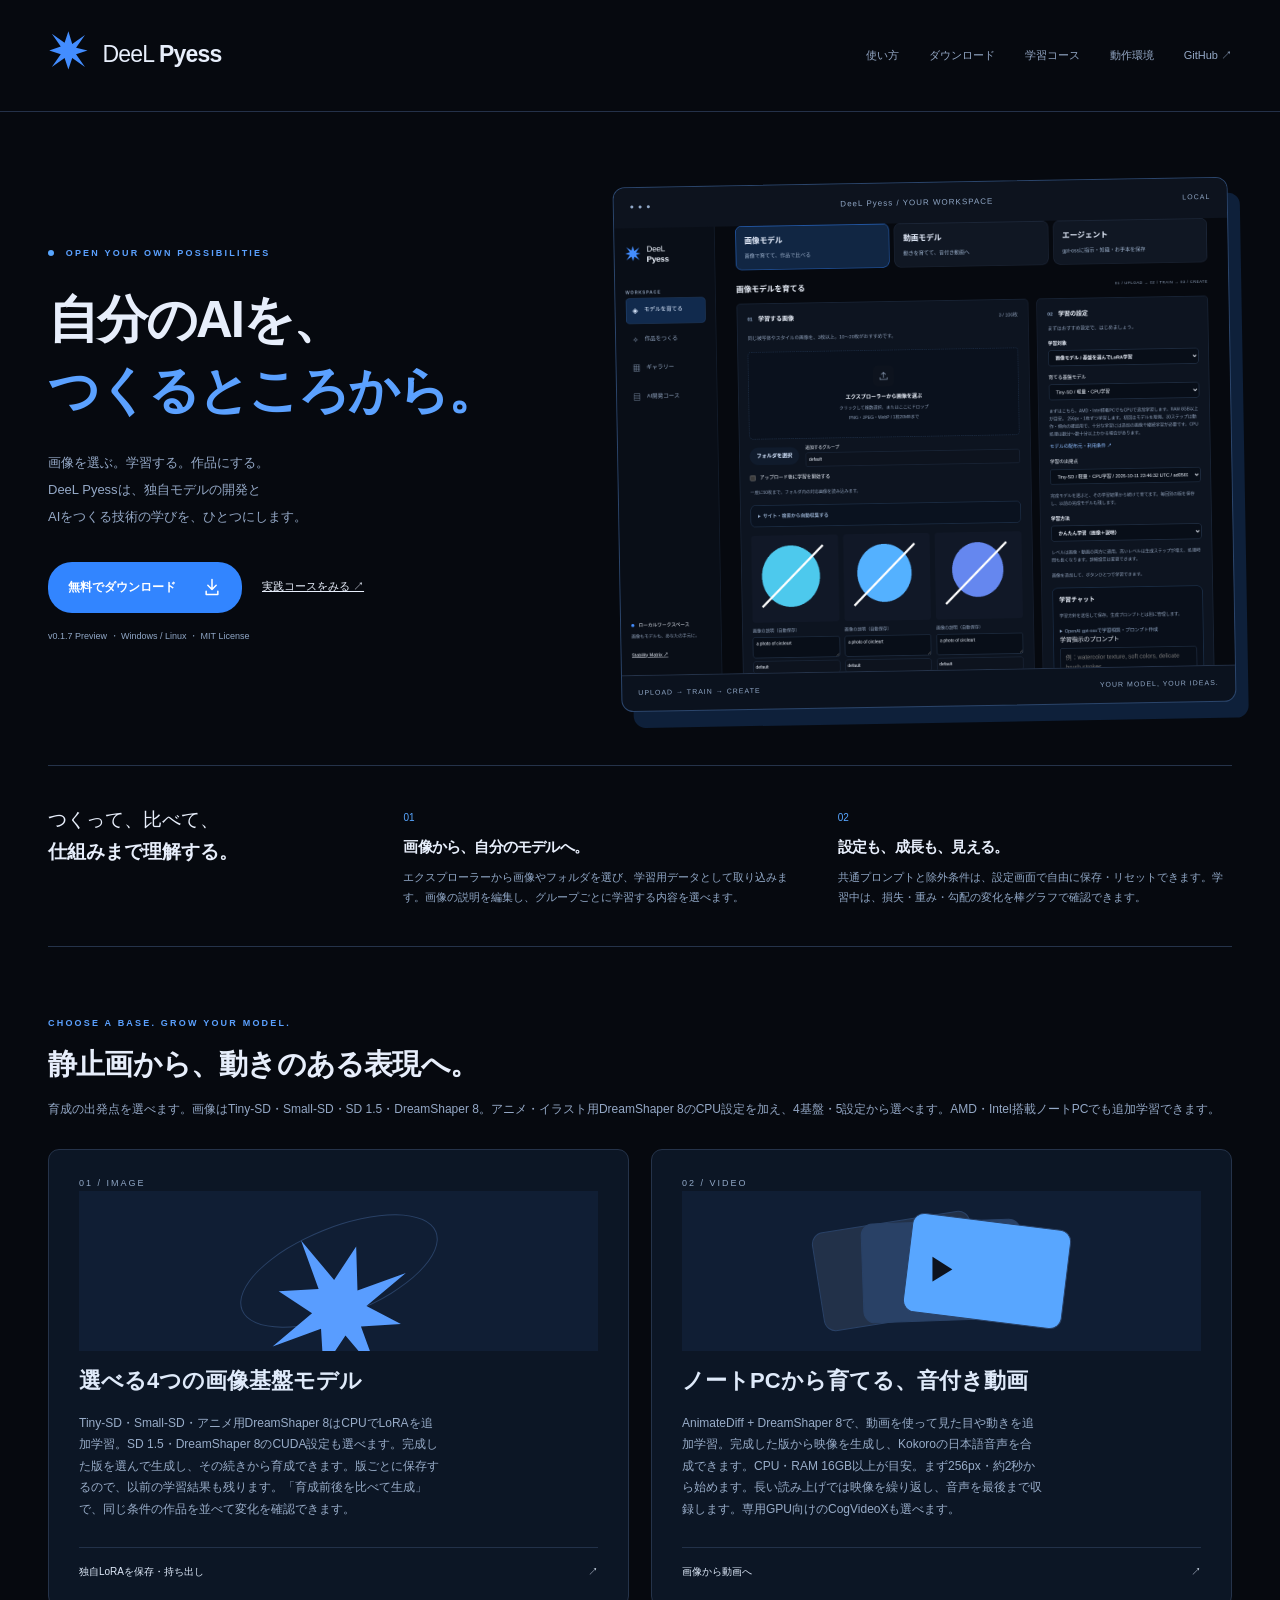
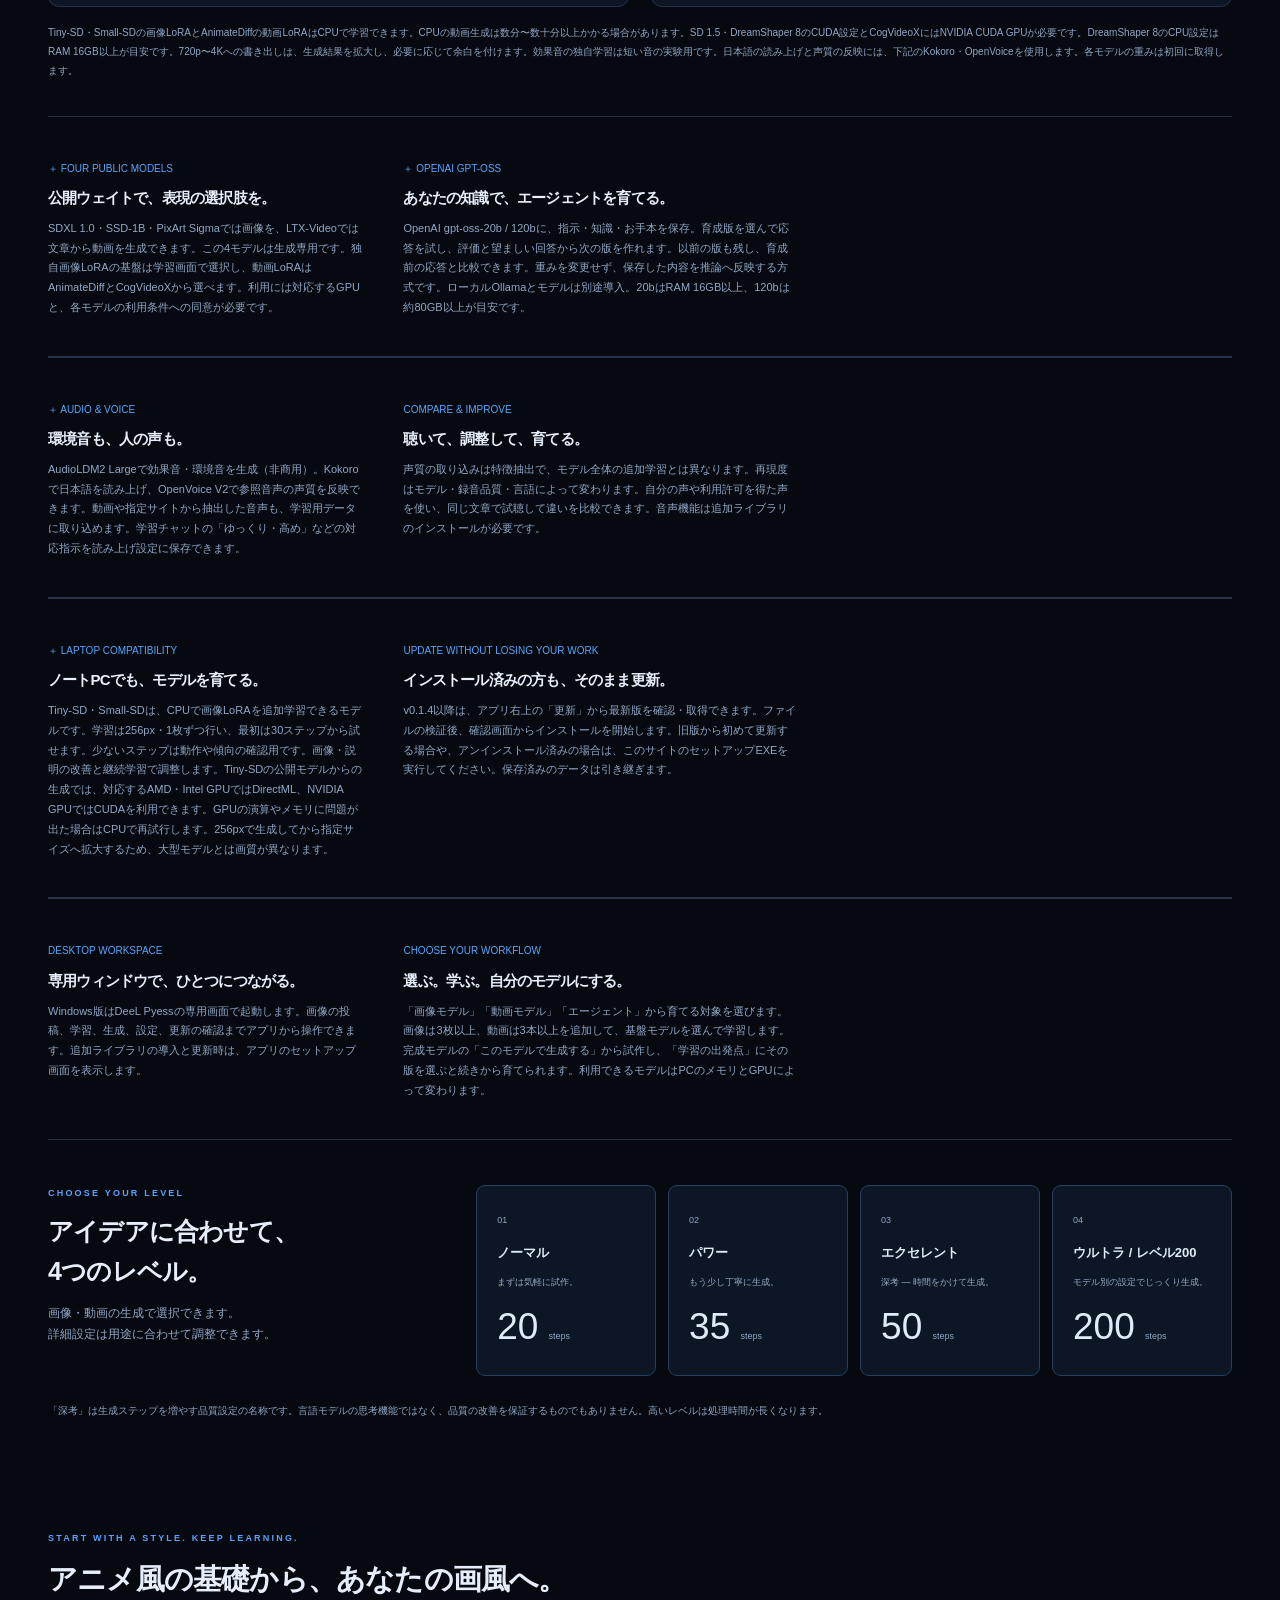
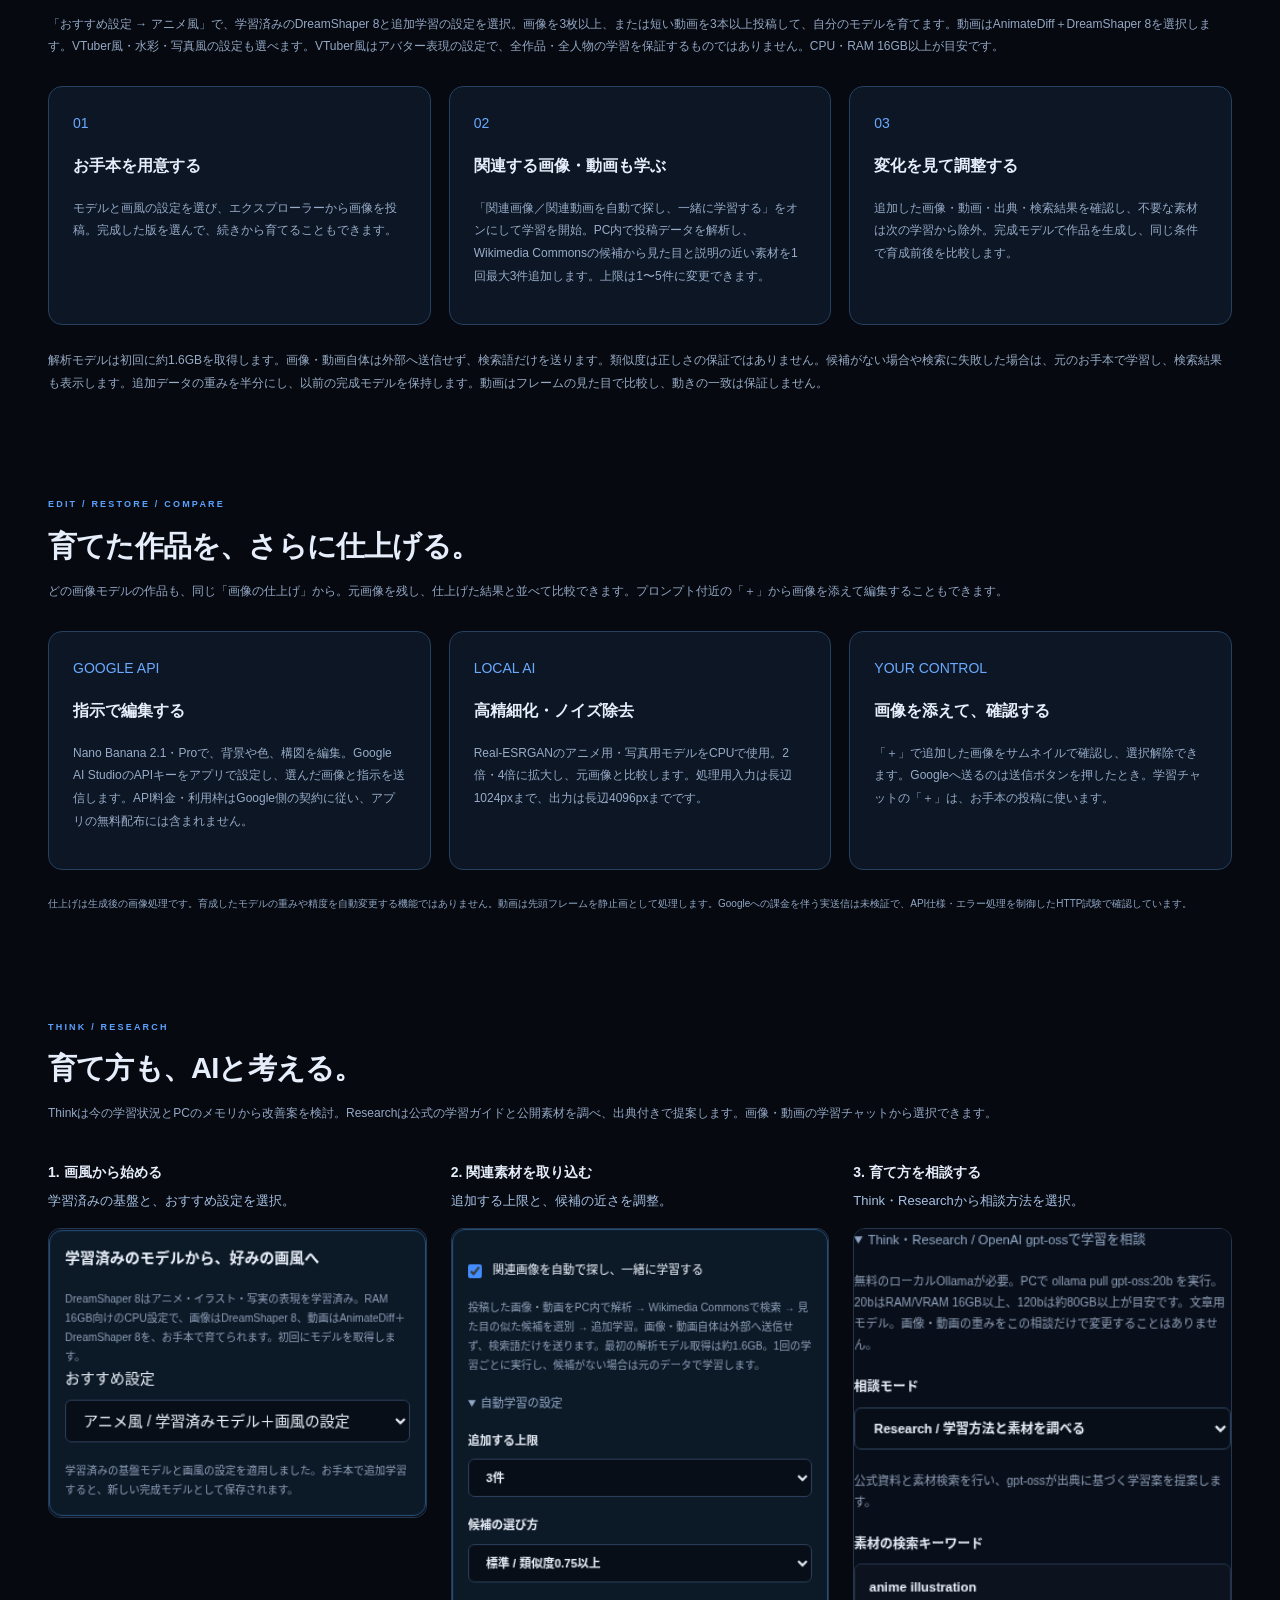
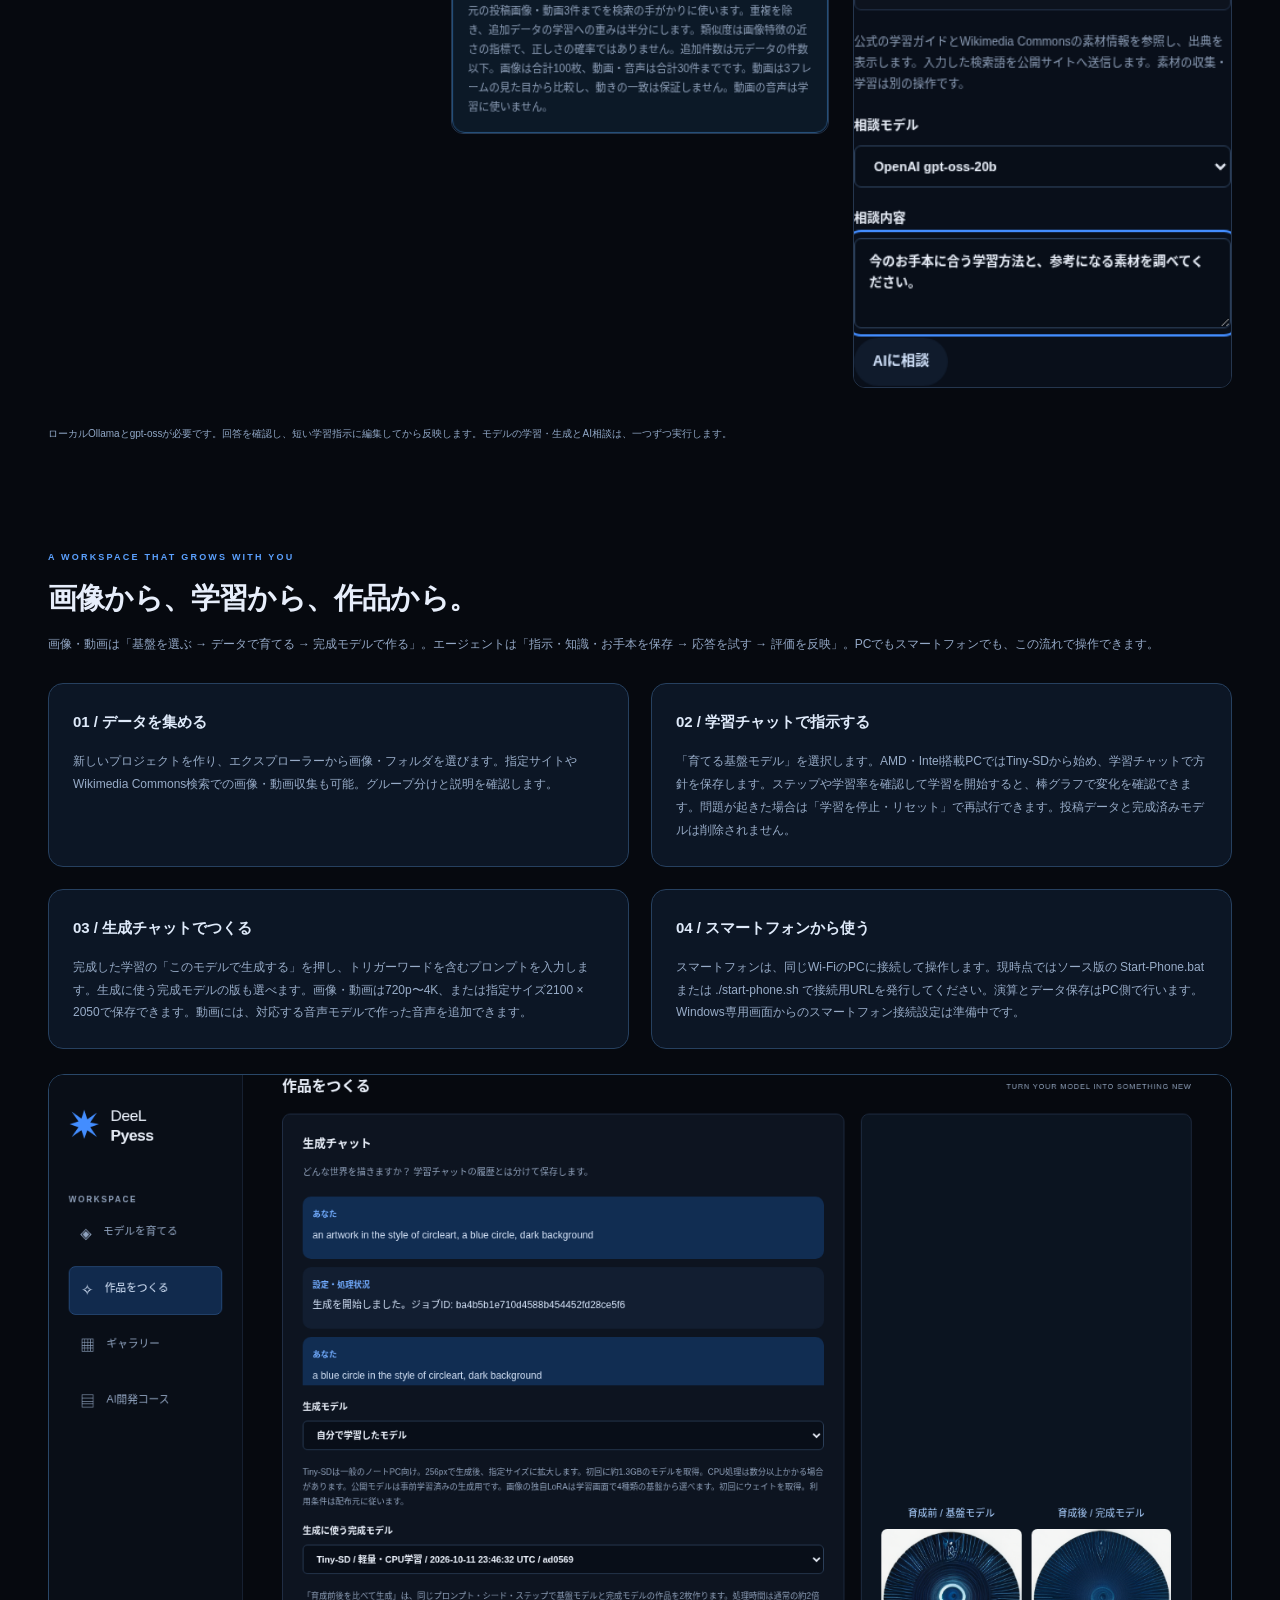
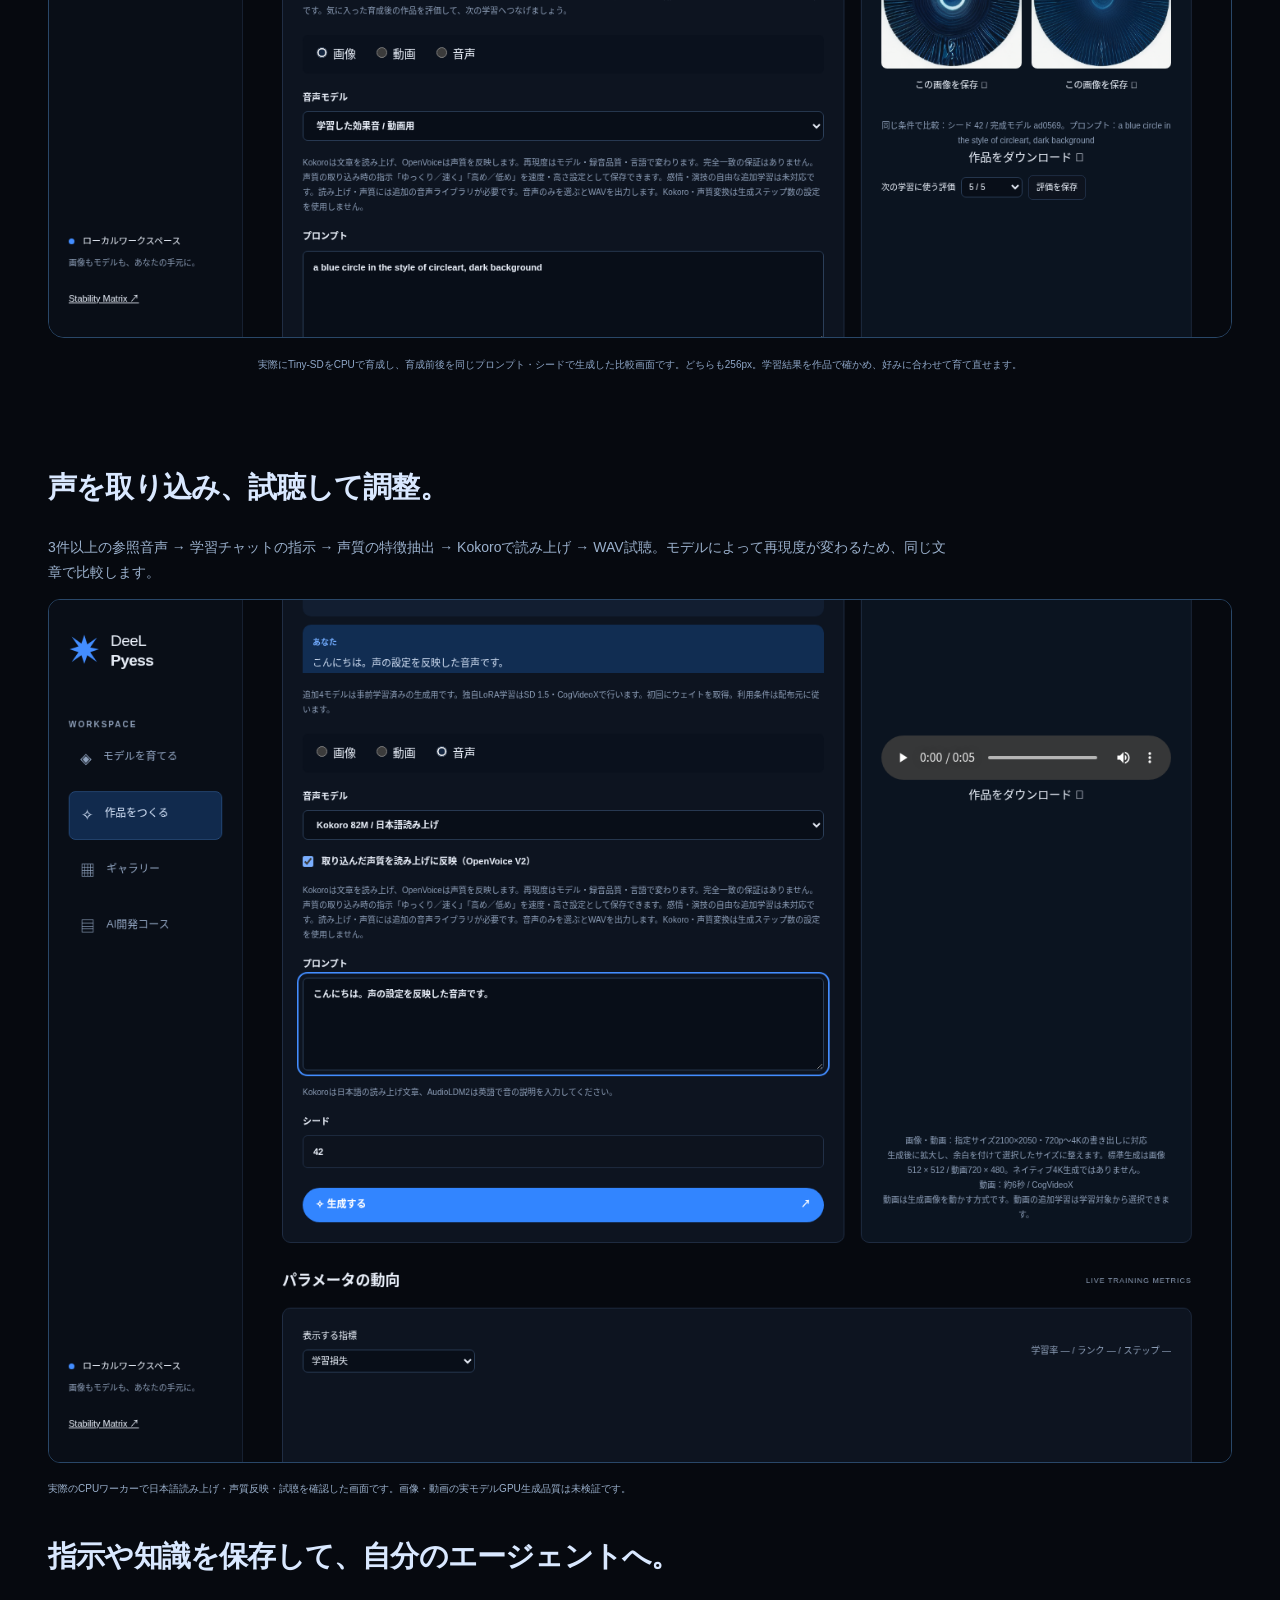
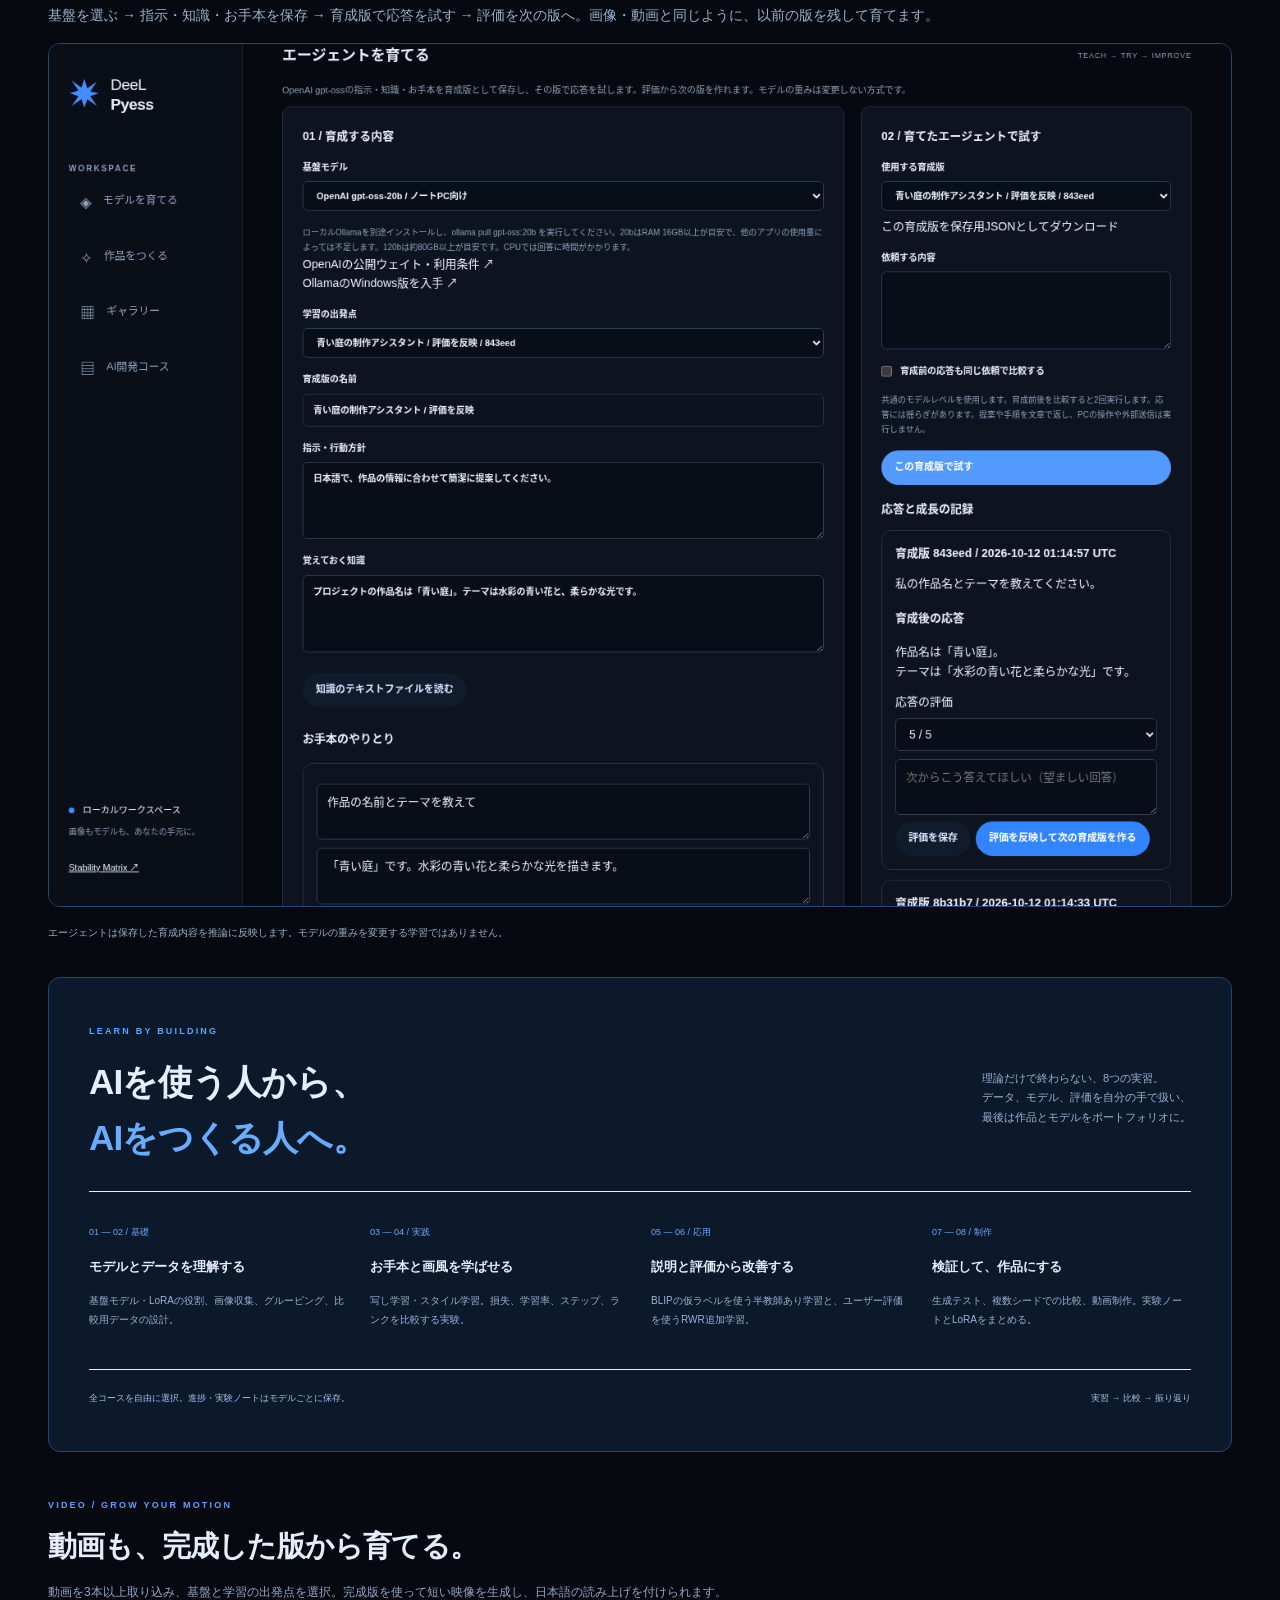
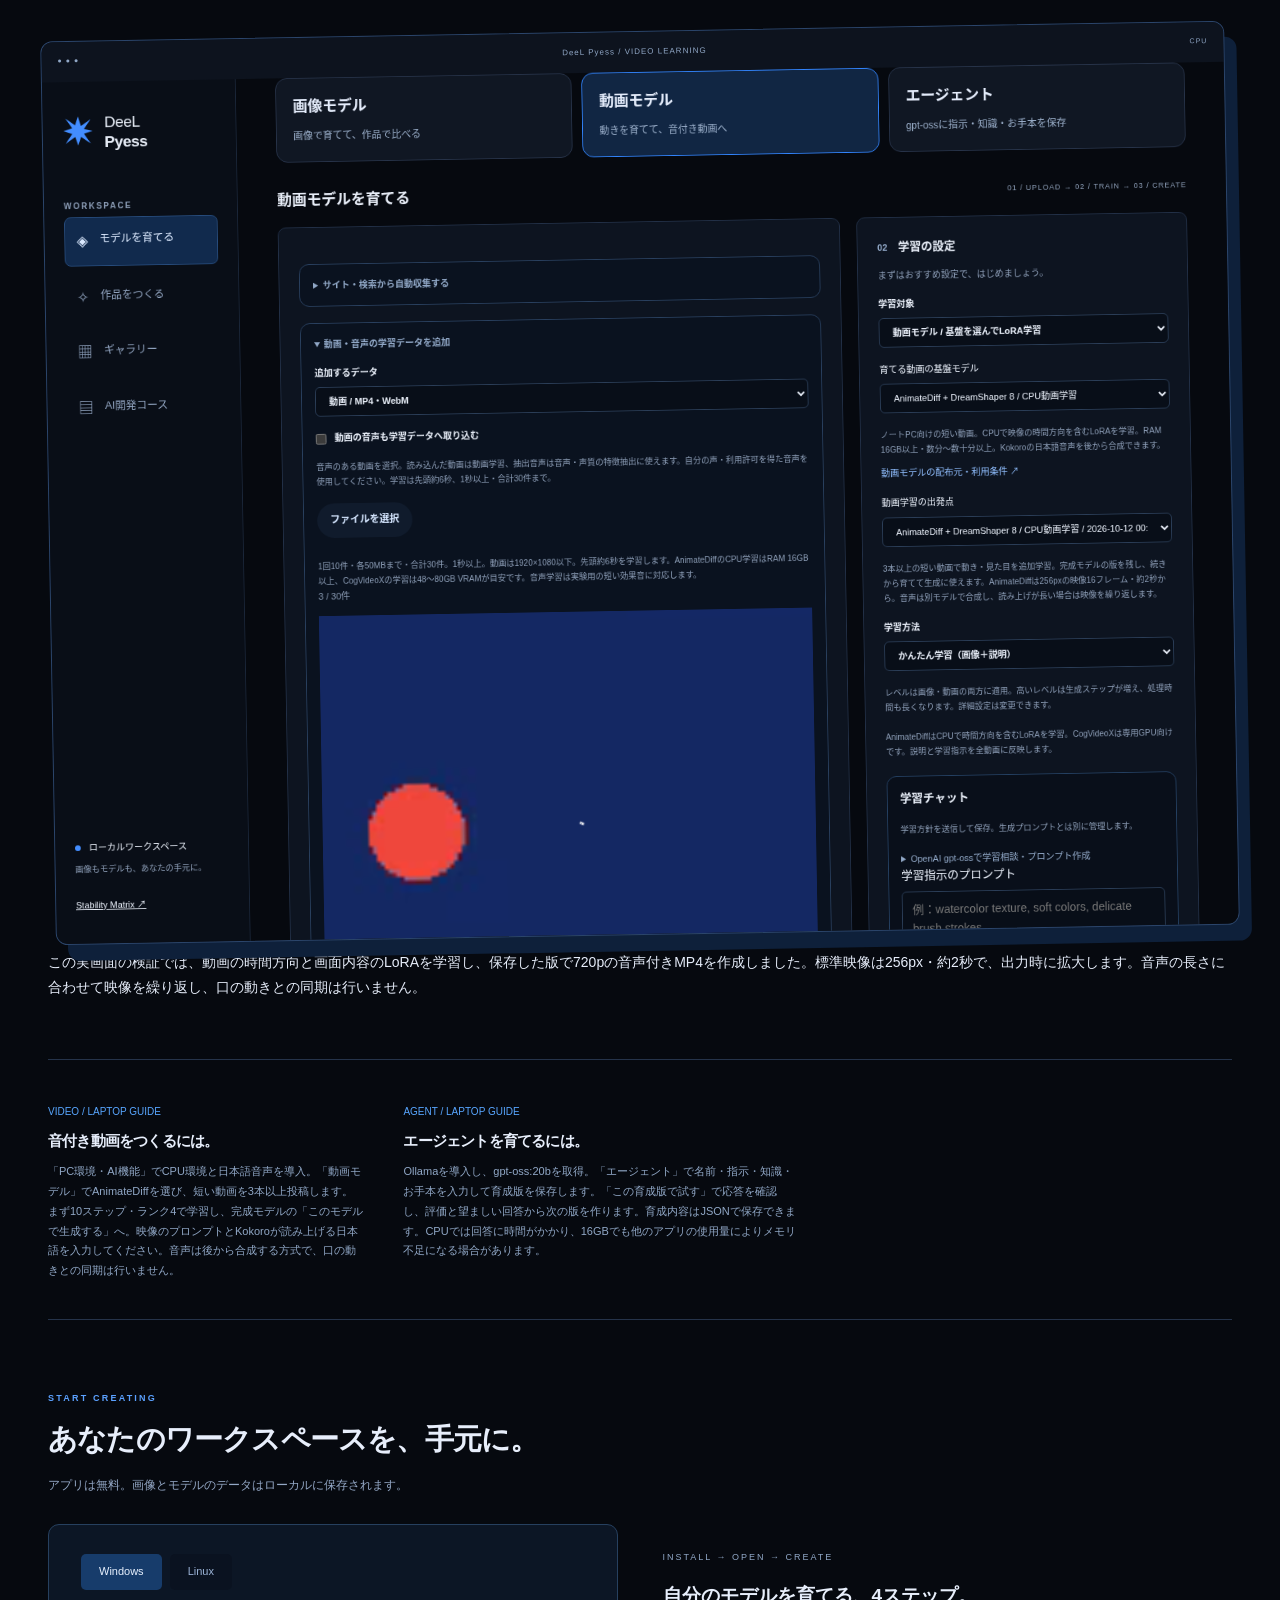
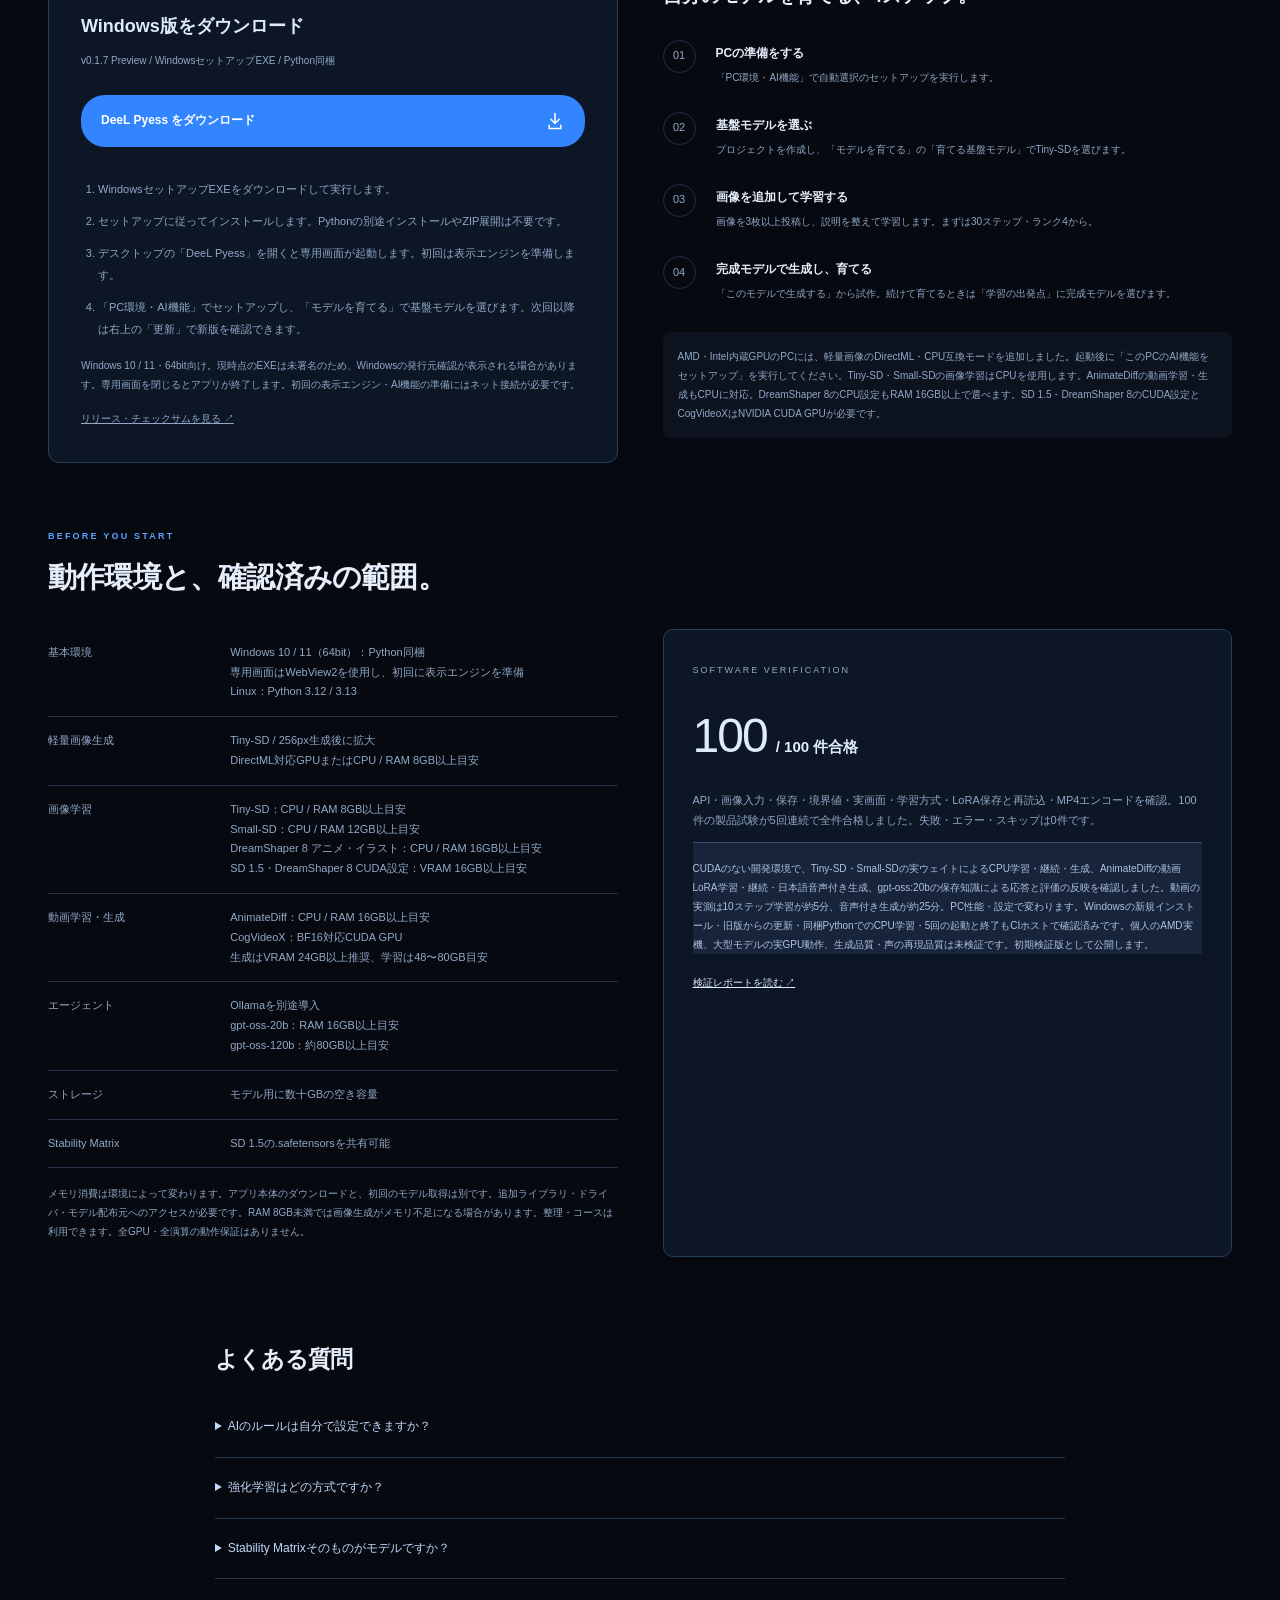
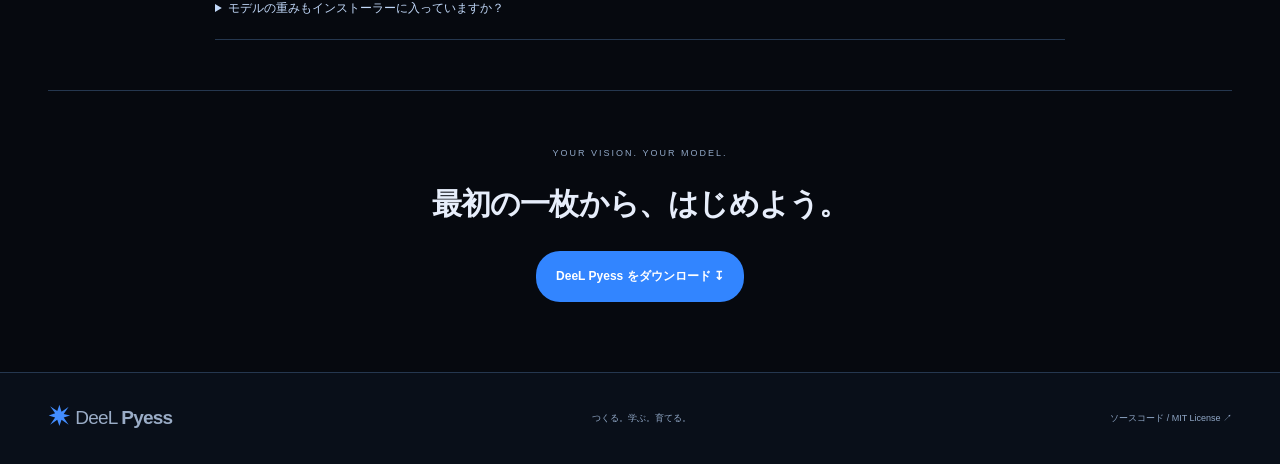
==== commit c97c88ba: "Add Google image editing, CPU restoration and prompt image attachments" ====
--- a/website/index.html
+++ b/website/index.html
@@ -4,7 +4,7 @@
 <section class="principles"><p>つくって、比べて、<br><b>仕組みまで理解する。</b></p><div><span>01</span><h2>画像から、自分のモデルへ。</h2><p>エクスプローラーから画像やフォルダを選び、学習用データとして取り込みます。画像の説明を編集し、グループごとに学習する内容を選べます。</p></div><div><span>02</span><h2>設定も、成長も、見える。</h2><p>共通プロンプトと除外条件は、設定画面で自由に保存・リセットできます。学習中は、損失・重み・勾配の変化を棒グラフで確認できます。</p></div></section>
 <section class="models" id="models"><div class="section-heading"><div class="eyebrow">CHOOSE A BASE. GROW YOUR MODEL.</div><h2>静止画から、動きのある表現へ。</h2><p>育成の出発点を選べます。画像はTiny-SD・Small-SD・SD 1.5・DreamShaper 8。アニメ・イラスト用DreamShaper 8のCPU設定を加え、4基盤・5設定から選べます。AMD・Intel搭載ノートPCでも追加学習できます。</p></div><div class="model-grid"><article class="image-model"><div class="card-kicker">01 / IMAGE</div><div class="abstract-art" aria-hidden="true"><div class="art-ring"></div><div class="art-star"><svg class="star-symbol" aria-hidden="true" viewBox="0 0 32 32"><path d="M16 1 19 11 29 4 22 14 31 16 22 19 29 29 19 22 16 31 13 22 3 29 10 19 1 16 10 13 3 3 13 10Z"/></svg></div></div><h3>選べる4つの画像基盤モデル</h3><p>Tiny-SD・Small-SD・アニメ用DreamShaper 8はCPUでLoRAを追加学習。SD 1.5・DreamShaper 8のCUDA設定も選べます。完成した版を選んで生成し、その続きから育成できます。版ごとに保存するので、以前の学習結果も残ります。「育成前後を比べて生成」で、同じ条件の作品を並べて変化を確認できます。</p><div class="model-bottom">独自LoRAを保存・持ち出し <span>↗</span></div></article><article class="video-model"><div class="card-kicker">02 / VIDEO</div><div class="motion-art" aria-hidden="true"><span></span><span></span><span></span><b>▶</b></div><h3>ノートPCから育てる、音付き動画</h3><p>AnimateDiff + DreamShaper 8で、動画を使って見た目や動きを追加学習。完成した版から映像を生成し、Kokoroの日本語音声を合成できます。CPU・RAM 16GB以上が目安。まず256px・約2秒から始めます。長い読み上げでは映像を繰り返し、音声を最後まで収録します。専用GPU向けのCogVideoXも選べます。</p><div class="model-bottom">画像から動画へ <span>↗</span></div></article></div><p class="section-note">Tiny-SD・Small-SDの画像LoRAとAnimateDiffの動画LoRAはCPUで学習できます。CPUの動画生成は数分〜数十分以上かかる場合があります。SD 1.5・DreamShaper 8のCUDA設定とCogVideoXにはNVIDIA CUDA GPUが必要です。DreamShaper 8のCPU設定はRAM 16GB以上が目安です。720p〜4Kへの書き出しは、生成結果を拡大し、必要に応じて余白を付けます。効果音の独自学習は短い音の実験用です。日本語の読み上げと声質の反映には、下記のKokoro・OpenVoiceを使用します。各モデルの重みは初回に取得します。</p></section>
 <section class="principles"><div><span>＋ FOUR PUBLIC MODELS</span><h2>公開ウェイトで、表現の選択肢を。</h2><p>SDXL 1.0・SSD-1B・PixArt Sigmaでは画像を、LTX-Videoでは文章から動画を生成できます。この4モデルは生成専用です。独自画像LoRAの基盤は学習画面で選択し、動画LoRAはAnimateDiffとCogVideoXから選べます。利用には対応するGPUと、各モデルの利用条件への同意が必要です。</p></div><div><span>＋ OPENAI GPT-OSS</span><h2>あなたの知識で、エージェントを育てる。</h2><p>OpenAI gpt-oss-20b / 120bに、指示・知識・お手本を保存。育成版を選んで応答を試し、評価と望ましい回答から次の版を作れます。以前の版も残し、育成前の応答と比較できます。重みを変更せず、保存した内容を推論へ反映する方式です。ローカルOllamaとモデルは別途導入。20bはRAM 16GB以上、120bは約80GB以上が目安です。</p></div></section><section class="principles"><div><span>＋ AUDIO &amp; VOICE</span><h2>環境音も、人の声も。</h2><p>AudioLDM2 Largeで効果音・環境音を生成（非商用）。Kokoroで日本語を読み上げ、OpenVoice V2で参照音声の声質を反映できます。動画や指定サイトから抽出した音声も、学習用データに取り込めます。学習チャットの「ゆっくり・高め」などの対応指示を読み上げ設定に保存できます。</p></div><div><span>COMPARE &amp; IMPROVE</span><h2>聴いて、調整して、育てる。</h2><p>声質の取り込みは特徴抽出で、モデル全体の追加学習とは異なります。再現度はモデル・録音品質・言語によって変わります。自分の声や利用許可を得た声を使い、同じ文章で試聴して違いを比較できます。音声機能は追加ライブラリのインストールが必要です。</p></div></section><section class="principles"><div><span>＋ LAPTOP COMPATIBILITY</span><h2>ノートPCでも、モデルを育てる。</h2><p>Tiny-SD・Small-SDは、CPUで画像LoRAを追加学習できるモデルです。学習は256px・1枚ずつ行い、最初は30ステップから試せます。少ないステップは動作や傾向の確認用です。画像・説明の改善と継続学習で調整します。Tiny-SDの公開モデルからの生成では、対応するAMD・Intel GPUではDirectML、NVIDIA GPUではCUDAを利用できます。GPUの演算やメモリに問題が出た場合はCPUで再試行します。256pxで生成してから指定サイズへ拡大するため、大型モデルとは画質が異なります。</p></div><div><span>UPDATE WITHOUT LOSING YOUR WORK</span><h2>インストール済みの方も、そのまま更新。</h2><p>v0.1.4以降は、アプリ右上の「更新」から最新版を確認・取得できます。ファイルの検証後、確認画面からインストールを開始します。旧版から初めて更新する場合や、アンインストール済みの場合は、このサイトのセットアップEXEを実行してください。保存済みのデータは引き継ぎます。</p></div></section><section class="principles"><div><span>DESKTOP WORKSPACE</span><h2>専用ウィンドウで、ひとつにつながる。</h2><p>Windows版はDeeL Pyessの専用画面で起動します。画像の投稿、学習、生成、設定、更新の確認までアプリから操作できます。追加ライブラリの導入と更新時は、アプリのセットアップ画面を表示します。</p></div><div><span>CHOOSE YOUR WORKFLOW</span><h2>選ぶ。学ぶ。自分のモデルにする。</h2><p>「画像モデル」「動画モデル」「エージェント」から育てる対象を選びます。画像は3枚以上、動画は3本以上を追加して、基盤モデルを選んで学習します。完成モデルの「このモデルで生成する」から試作し、「学習の出発点」にその版を選ぶと続きから育てられます。利用できるモデルはPCのメモリとGPUによって変わります。</p></div></section><section class="levels"><div><div class="eyebrow">CHOOSE YOUR LEVEL</div><h2>アイデアに合わせて、<br>4つのレベル。</h2><p>画像・動画の生成で選択できます。<br>詳細設定は用途に合わせて調整できます。</p></div><div class="level-grid"><article><span>01</span><h3>ノーマル</h3><p>まずは気軽に試作。</p><b>20 <small>steps</small></b></article><article><span>02</span><h3>パワー</h3><p>もう少し丁寧に生成。</p><b>35 <small>steps</small></b></article><article><span>03</span><h3>エクセレント</h3><p>深考 — 時間をかけて生成。</p><b>50 <small>steps</small></b></article><article><span>04</span><h3>ウルトラ / レベル200</h3><p>モデル別の設定でじっくり生成。</p><b>200 <small>steps</small></b></article></div><p class="section-note">「深考」は生成ステップを増やす品質設定の名称です。言語モデルの思考機能ではなく、品質の改善を保証するものでもありません。高いレベルは処理時間が長くなります。</p></section>
-<section class="usage" id="related-learning"><div class="section-heading"><div class="eyebrow">START WITH A STYLE. KEEP LEARNING.</div><h2>アニメ風の基礎から、あなたの画風へ。</h2><p>「おすすめ設定 → アニメ風」で、学習済みのDreamShaper 8と追加学習の設定を選択。画像を3枚以上、または短い動画を3本以上投稿して、自分のモデルを育てます。動画はAnimateDiff＋DreamShaper 8を選択します。VTuber風・水彩・写真風の設定も選べます。VTuber風はアバター表現の設定で、全作品・全人物の学習を保証するものではありません。CPU・RAM 16GB以上が目安です。</p></div><div class="related-steps"><article><span>01</span><h3>お手本を用意する</h3><p>モデルと画風の設定を選び、エクスプローラーから画像を投稿。完成した版を選んで、続きから育てることもできます。</p></article><article><span>02</span><h3>関連画像も自動で学ぶ</h3><p>「関連画像／関連動画を自動で探し、一緒に学習する」をオンにして学習を開始。PC内で投稿データを解析し、Wikimedia Commonsの候補から見た目と説明の近い素材を1回最大3件追加します。上限は1〜5件に変更できます。</p></article><article><span>03</span><h3>変化を見て調整する</h3><p>追加した画像・動画・出典・検索結果を確認し、不要な素材は次の学習から除外。完成モデルで作品を生成し、同じ条件で育成前後を比較します。</p></article></div><p class="hint">解析モデルは初回に約1.6GBを取得します。画像自体は外部へ送信せず、検索語だけを送ります。類似度は正しさの保証ではありません。候補がない場合や検索に失敗した場合は、元の画像で学習し、その結果を表示します。追加データの重みを半分にし、以前の完成モデルを保持します。動画はフレームの見た目で比較し、動きの一致は保証しません。</p></section><section class="usage" id="learning-advice"><div class="section-heading"><div class="eyebrow">THINK / RESEARCH</div><h2>育て方も、AIと考える。</h2><p>Thinkは今の学習状況とPCのメモリから改善案を検討。Researchは公式の学習ガイドと公開素材を調べ、出典付きで提案します。画像・動画の学習チャットから選択できます。</p></div><p class="section-note">ローカルOllamaとgpt-ossが必要です。回答を確認し、短い学習指示に編集してから反映します。モデルの学習・生成とAI相談は、一つずつ実行します。</p></section><section class="usage" id="usage"><div class="section-heading"><div class="eyebrow">A WORKSPACE THAT GROWS WITH YOU</div><h2>画像から、学習から、作品から。</h2><p>画像・動画は「基盤を選ぶ → データで育てる → 完成モデルで作る」。エージェントは「指示・知識・お手本を保存 → 応答を試す → 評価を反映」。PCでもスマートフォンでも、この流れで操作できます。</p></div><div class="usage-grid"><article><b>01 / データを集める</b><p>新しいプロジェクトを作り、エクスプローラーから画像・フォルダを選びます。指定サイトやWikimedia Commons検索での画像・動画収集も可能。グループ分けと説明を確認します。</p></article><article><b>02 / 学習チャットで指示する</b><p>「育てる基盤モデル」を選択します。AMD・Intel搭載PCではTiny-SDから始め、学習チャットで方針を保存します。ステップや学習率を確認して学習を開始すると、棒グラフで変化を確認できます。問題が起きた場合は「学習を停止・リセット」で再試行できます。投稿データと完成済みモデルは削除されません。</p></article><article><b>03 / 生成チャットでつくる</b><p>完成した学習の「このモデルで生成する」を押し、トリガーワードを含むプロンプトを入力します。生成に使う完成モデルの版も選べます。画像・動画は720p〜4K、または指定サイズ2100 × 2050で保存できます。動画には、対応する音声モデルで作った音声を追加できます。</p></article><article><b>04 / スマートフォンから使う</b><p>スマートフォンは、同じWi-FiのPCに接続して操作します。現時点ではソース版の Start-Phone.bat または ./start-phone.sh で接続用URLを発行してください。演算とデータ保存はPC側で行います。Windows専用画面からのスマートフォン接続設定は準備中です。</p></article></div><div class="usage-screen"><img src="app-generate.png" alt="学習チャットと分離した生成チャット。画像・動画と4K出力を選ぶ実際のアプリ画面" loading="lazy"><p>実際にTiny-SDをCPUで育成し、育成前後を同じプロンプト・シードで生成した比較画面です。どちらも256px。学習結果を作品で確かめ、好みに合わせて育て直せます。</p></div></section><section class="voice-screen"><h2>声を取り込み、試聴して調整。</h2><p>3件以上の参照音声 → 学習チャットの指示 → 声質の特徴抽出 → Kokoroで読み上げ → WAV試聴。モデルによって再現度が変わるため、同じ文章で比較します。</p><img src="app-voice.png" alt="KokoroとOpenVoiceで生成した実際の音声をアプリで試聴する画面" width="1440" height="1050" loading="lazy"><p class="section-note">実際のCPUワーカーで日本語読み上げ・声質反映・試聴を確認した画面です。画像・動画の実モデルGPU生成品質は未検証です。</p></section><section class="voice-screen"><h2>指示や知識を保存して、自分のエージェントへ。</h2><p>基盤を選ぶ → 指示・知識・お手本を保存 → 育成版で応答を試す → 評価を次の版へ。画像・動画と同じように、以前の版を残して育てます。</p><img src="app-agent.png" alt="gpt-ossの育成版に指示・知識・お手本を保存する実際のエージェント画面" width="1440" height="1050" loading="lazy"><p class="section-note">エージェントは保存した育成内容を推論に反映します。モデルの重みを変更する学習ではありません。</p></section><section class="course" id="course"><div class="course-top"><div><div class="eyebrow">LEARN BY BUILDING</div><h2>AIを使う人から、<br><em>AIをつくる人へ。</em></h2></div><p>理論だけで終わらない、8つの実習。<br>データ、モデル、評価を自分の手で扱い、<br>最後は作品とモデルをポートフォリオに。</p></div><div class="curriculum"><article><span>01 — 02 / 基礎</span><h3>モデルとデータを理解する</h3><p>基盤モデル・LoRAの役割、画像収集、グルーピング、比較用データの設計。</p></article><article><span>03 — 04 / 実践</span><h3>お手本と画風を学ばせる</h3><p>写し学習・スタイル学習。損失、学習率、ステップ、ランクを比較する実験。</p></article><article><span>05 — 06 / 応用</span><h3>説明と評価から改善する</h3><p>BLIPの仮ラベルを使う半教師あり学習と、ユーザー評価を使うRWR追加学習。</p></article><article><span>07 — 08 / 制作</span><h3>検証して、作品にする</h3><p>生成テスト、複数シードでの比較、動画制作。実験ノートとLoRAをまとめる。</p></article></div><div class="course-foot">全コースを自由に選択。進捗・実験ノートはモデルごとに保存。<span>実習 → 比較 → 振り返り</span></div></section>
+<section class="usage" id="related-learning"><div class="section-heading"><div class="eyebrow">START WITH A STYLE. KEEP LEARNING.</div><h2>アニメ風の基礎から、あなたの画風へ。</h2><p>「おすすめ設定 → アニメ風」で、学習済みのDreamShaper 8と追加学習の設定を選択。画像を3枚以上、または短い動画を3本以上投稿して、自分のモデルを育てます。動画はAnimateDiff＋DreamShaper 8を選択します。VTuber風・水彩・写真風の設定も選べます。VTuber風はアバター表現の設定で、全作品・全人物の学習を保証するものではありません。CPU・RAM 16GB以上が目安です。</p></div><div class="related-steps"><article><span>01</span><h3>お手本を用意する</h3><p>モデルと画風の設定を選び、エクスプローラーから画像を投稿。完成した版を選んで、続きから育てることもできます。</p></article><article><span>02</span><h3>関連する画像・動画も学ぶ</h3><p>「関連画像／関連動画を自動で探し、一緒に学習する」をオンにして学習を開始。PC内で投稿データを解析し、Wikimedia Commonsの候補から見た目と説明の近い素材を1回最大3件追加します。上限は1〜5件に変更できます。</p></article><article><span>03</span><h3>変化を見て調整する</h3><p>追加した画像・動画・出典・検索結果を確認し、不要な素材は次の学習から除外。完成モデルで作品を生成し、同じ条件で育成前後を比較します。</p></article></div><p class="hint">解析モデルは初回に約1.6GBを取得します。画像・動画自体は外部へ送信せず、検索語だけを送ります。類似度は正しさの保証ではありません。候補がない場合や検索に失敗した場合は、元のお手本で学習し、検索結果も表示します。追加データの重みを半分にし、以前の完成モデルを保持します。動画はフレームの見た目で比較し、動きの一致は保証しません。</p></section><section class="usage" id="finishing"><div class="section-heading"><div class="eyebrow">EDIT / RESTORE / COMPARE</div><h2>育てた作品を、さらに仕上げる。</h2><p>どの画像モデルの作品も、同じ「画像の仕上げ」から。元画像を残し、仕上げた結果と並べて比較できます。プロンプト付近の「＋」から画像を添えて編集することもできます。</p></div><div class="related-steps"><article><span>GOOGLE API</span><h3>指示で編集する</h3><p>Nano Banana 2.1・Proで、背景や色、構図を編集。Google AI StudioのAPIキーをアプリで設定し、選んだ画像と指示を送信します。API料金・利用枠はGoogle側の契約に従い、アプリの無料配布には含まれません。</p></article><article><span>LOCAL AI</span><h3>高精細化・ノイズ除去</h3><p>Real-ESRGANのアニメ用・写真用モデルをCPUで使用。2倍・4倍に拡大し、元画像と比較します。処理用入力は長辺1024pxまで、出力は長辺4096pxまでです。</p></article><article><span>YOUR CONTROL</span><h3>画像を添えて、確認する</h3><p>「＋」で追加した画像をサムネイルで確認し、選択解除できます。Googleへ送るのは送信ボタンを押したとき。学習チャットの「＋」は、お手本の投稿に使います。</p></article></div><p class="section-note">仕上げは生成後の画像処理です。育成したモデルの重みや精度を自動変更する機能ではありません。動画は先頭フレームを静止画として処理します。Googleへの課金を伴う実送信は未検証で、API仕様・エラー処理を制御したHTTP試験で確認しています。</p></section><section class="usage" id="learning-advice"><div class="section-heading"><div class="eyebrow">THINK / RESEARCH</div><h2>育て方も、AIと考える。</h2><p>Thinkは今の学習状況とPCのメモリから改善案を検討。Researchは公式の学習ガイドと公開素材を調べ、出典付きで提案します。画像・動画の学習チャットから選択できます。</p></div><div class="feature-screens"><figure><figcaption><b>1. 画風から始める</b><span>学習済みの基盤と、おすすめ設定を選択。</span></figcaption><img src="app-presets.png" width="353" height="270" alt="アニメ風を選んだ実際の学習設定画面" loading="lazy"></figure><figure><figcaption><b>2. 関連素材を取り込む</b><span>追加する上限と、候補の近さを調整。</span></figcaption><img src="app-related.png" width="353" height="472" alt="関連画像の自動学習を有効にした実際の設定画面" loading="lazy"></figure><figure><figcaption><b>3. 育て方を相談する</b><span>Think・Researchから相談方法を選択。</span></figcaption><img src="app-research.png" width="321" height="646" alt="Researchモードで学習方法と素材を相談する実際の画面" loading="lazy"></figure></div><p class="section-note">ローカルOllamaとgpt-ossが必要です。回答を確認し、短い学習指示に編集してから反映します。モデルの学習・生成とAI相談は、一つずつ実行します。</p></section><section class="usage" id="usage"><div class="section-heading"><div class="eyebrow">A WORKSPACE THAT GROWS WITH YOU</div><h2>画像から、学習から、作品から。</h2><p>画像・動画は「基盤を選ぶ → データで育てる → 完成モデルで作る」。エージェントは「指示・知識・お手本を保存 → 応答を試す → 評価を反映」。PCでもスマートフォンでも、この流れで操作できます。</p></div><div class="usage-grid"><article><b>01 / データを集める</b><p>新しいプロジェクトを作り、エクスプローラーから画像・フォルダを選びます。指定サイトやWikimedia Commons検索での画像・動画収集も可能。グループ分けと説明を確認します。</p></article><article><b>02 / 学習チャットで指示する</b><p>「育てる基盤モデル」を選択します。AMD・Intel搭載PCではTiny-SDから始め、学習チャットで方針を保存します。ステップや学習率を確認して学習を開始すると、棒グラフで変化を確認できます。問題が起きた場合は「学習を停止・リセット」で再試行できます。投稿データと完成済みモデルは削除されません。</p></article><article><b>03 / 生成チャットでつくる</b><p>完成した学習の「このモデルで生成する」を押し、トリガーワードを含むプロンプトを入力します。生成に使う完成モデルの版も選べます。画像・動画は720p〜4K、または指定サイズ2100 × 2050で保存できます。動画には、対応する音声モデルで作った音声を追加できます。</p></article><article><b>04 / スマートフォンから使う</b><p>スマートフォンは、同じWi-FiのPCに接続して操作します。現時点ではソース版の Start-Phone.bat または ./start-phone.sh で接続用URLを発行してください。演算とデータ保存はPC側で行います。Windows専用画面からのスマートフォン接続設定は準備中です。</p></article></div><div class="usage-screen"><img src="app-generate.png" alt="学習チャットと分離した生成チャット。画像・動画と4K出力を選ぶ実際のアプリ画面" loading="lazy"><p>実際にTiny-SDをCPUで育成し、育成前後を同じプロンプト・シードで生成した比較画面です。どちらも256px。学習結果を作品で確かめ、好みに合わせて育て直せます。</p></div></section><section class="voice-screen"><h2>声を取り込み、試聴して調整。</h2><p>3件以上の参照音声 → 学習チャットの指示 → 声質の特徴抽出 → Kokoroで読み上げ → WAV試聴。モデルによって再現度が変わるため、同じ文章で比較します。</p><img src="app-voice.png" alt="KokoroとOpenVoiceで生成した実際の音声をアプリで試聴する画面" width="1440" height="1050" loading="lazy"><p class="section-note">実際のCPUワーカーで日本語読み上げ・声質反映・試聴を確認した画面です。画像・動画の実モデルGPU生成品質は未検証です。</p></section><section class="voice-screen"><h2>指示や知識を保存して、自分のエージェントへ。</h2><p>基盤を選ぶ → 指示・知識・お手本を保存 → 育成版で応答を試す → 評価を次の版へ。画像・動画と同じように、以前の版を残して育てます。</p><img src="app-agent.png" alt="gpt-ossの育成版に指示・知識・お手本を保存する実際のエージェント画面" width="1440" height="1050" loading="lazy"><p class="section-note">エージェントは保存した育成内容を推論に反映します。モデルの重みを変更する学習ではありません。</p></section><section class="course" id="course"><div class="course-top"><div><div class="eyebrow">LEARN BY BUILDING</div><h2>AIを使う人から、<br><em>AIをつくる人へ。</em></h2></div><p>理論だけで終わらない、8つの実習。<br>データ、モデル、評価を自分の手で扱い、<br>最後は作品とモデルをポートフォリオに。</p></div><div class="curriculum"><article><span>01 — 02 / 基礎</span><h3>モデルとデータを理解する</h3><p>基盤モデル・LoRAの役割、画像収集、グルーピング、比較用データの設計。</p></article><article><span>03 — 04 / 実践</span><h3>お手本と画風を学ばせる</h3><p>写し学習・スタイル学習。損失、学習率、ステップ、ランクを比較する実験。</p></article><article><span>05 — 06 / 応用</span><h3>説明と評価から改善する</h3><p>BLIPの仮ラベルを使う半教師あり学習と、ユーザー評価を使うRWR追加学習。</p></article><article><span>07 — 08 / 制作</span><h3>検証して、作品にする</h3><p>生成テスト、複数シードでの比較、動画制作。実験ノートとLoRAをまとめる。</p></article></div><div class="course-foot">全コースを自由に選択。進捗・実験ノートはモデルごとに保存。<span>実習 → 比較 → 振り返り</span></div></section>
 <section class="usage"><div class="section-heading"><div class="eyebrow">VIDEO / GROW YOUR MOTION</div><h2>動画も、完成した版から育てる。</h2><p>動画を3本以上取り込み、基盤と学習の出発点を選択。完成版を使って短い映像を生成し、日本語の読み上げを付けられます。</p></div><div class="product-window"><div class="window-top"><span>● ● ●</span><b>DeeL Pyess / VIDEO LEARNING</b><span>CPU</span></div><img src="app-video.png" alt="実際に2回のCPU学習を完了した動画モデルの育成画面。継続学習する完成版を選択できます" width="1440" height="1050" loading="lazy"></div><p class="model-note">この実画面の検証では、動画の時間方向と画面内容のLoRAを学習し、保存した版で720pの音声付きMP4を作成しました。標準映像は256px・約2秒で、出力時に拡大します。音声の長さに合わせて映像を繰り返し、口の動きとの同期は行いません。</p></section><section class="principles"><div><span>VIDEO / LAPTOP GUIDE</span><h2>音付き動画をつくるには。</h2><p>「PC環境・AI機能」でCPU環境と日本語音声を導入。「動画モデル」でAnimateDiffを選び、短い動画を3本以上投稿します。まず10ステップ・ランク4で学習し、完成モデルの「このモデルで生成する」へ。映像のプロンプトとKokoroが読み上げる日本語を入力してください。音声は後から合成する方式で、口の動きとの同期は行いません。</p></div><div><span>AGENT / LAPTOP GUIDE</span><h2>エージェントを育てるには。</h2><p>Ollamaを導入し、gpt-oss:20bを取得。「エージェント」で名前・指示・知識・お手本を入力して育成版を保存します。「この育成版で試す」で応答を確認し、評価と望ましい回答から次の版を作ります。育成内容はJSONで保存できます。CPUでは回答に時間がかかり、16GBでも他のアプリの使用量によりメモリ不足になる場合があります。</p></div></section><section class="download" id="download"><div class="section-heading"><div class="eyebrow">START CREATING</div><h2>あなたのワークスペースを、手元に。</h2><p>アプリは無料。画像とモデルのデータはローカルに保存されます。</p></div><div class="download-layout"><article class="download-card"><div class="os-tabs" role="tablist" aria-label="インストールするOS"><button role="tab" aria-selected="true" data-os="windows">Windows</button><button role="tab" aria-selected="false" data-os="linux">Linux</button></div><h3 id="os-title">Windows版をダウンロード</h3><p>v0.1.7 Preview / WindowsセットアップEXE / Python同梱</p><a id="download-link" class="button dark full" href="https://github.com/icchan090pp/personal-ai-studio/releases/download/v0.1.7/DeeL-Pyess-Setup-v0.1.7-Windows-x64.exe">DeeL Pyess をダウンロード <svg aria-hidden="true" width="20" height="20" viewBox="0 0 24 24" fill="none" stroke="currentColor" stroke-width="1.8" stroke-linecap="round" stroke-linejoin="round"><path d="M12 3v12m-5-5 5 5 5-5M5 17v4h14v-4"/></svg></a><div id="os-instructions"><ol><li>WindowsセットアップEXEをダウンロードして実行します。</li><li>セットアップに従ってインストールします。Pythonの別途インストールやZIP展開は不要です。</li><li>デスクトップの「DeeL Pyess」を開くと専用画面が起動します。初回は表示エンジンを準備します。</li><li>「PC環境・AI機能」でセットアップし、「モデルを育てる」で基盤モデルを選びます。次回以降は右上の「更新」で新版を確認できます。</li></ol></div><p class="section-note">Windows 10 / 11・64bit向け。現時点のEXEは未署名のため、Windowsの発行元確認が表示される場合があります。専用画面を閉じるとアプリが終了します。初回の表示エンジン・AI機能の準備にはネット接続が必要です。</p><a class="sub-link" href="https://github.com/icchan090pp/personal-ai-studio/releases/tag/v0.1.7" target="_blank" rel="noreferrer">リリース・チェックサムを見る ↗</a></article><article class="install-guide"><div class="card-kicker">INSTALL → OPEN → CREATE</div><h3>自分のモデルを育てる、4ステップ。</h3><ol><li><span>01</span><div><b>PCの準備をする</b><p>「PC環境・AI機能」で自動選択のセットアップを実行します。</p></div></li><li><span>02</span><div><b>基盤モデルを選ぶ</b><p>プロジェクトを作成し、「モデルを育てる」の「育てる基盤モデル」でTiny-SDを選びます。</p></div></li><li><span>03</span><div><b>画像を追加して学習する</b><p>画像を3枚以上投稿し、説明を整えて学習します。まずは30ステップ・ランク4から。</p></div></li><li><span>04</span><div><b>完成モデルで生成し、育てる</b><p>「このモデルで生成する」から試作。続けて育てるときは「学習の出発点」に完成モデルを選びます。</p></div></li></ol><div class="install-note">AMD・Intel内蔵GPUのPCには、軽量画像のDirectML・CPU互換モードを追加しました。起動後に「このPCのAI機能をセットアップ」を実行してください。Tiny-SD・Small-SDの画像学習はCPUを使用します。AnimateDiffの動画学習・生成もCPUに対応。DreamShaper 8のCPU設定もRAM 16GB以上で選べます。SD 1.5・DreamShaper 8のCUDA設定とCogVideoXはNVIDIA CUDA GPUが必要です。</div></article></div></section>
 <section id="requirements" class="requirements"><div class="section-heading"><div class="eyebrow">BEFORE YOU START</div><h2>動作環境と、確認済みの範囲。</h2></div><div class="requirements-grid"><div><table><tbody><tr><th>基本環境</th><td>Windows 10 / 11（64bit）：Python同梱<br>専用画面はWebView2を使用し、初回に表示エンジンを準備<br>Linux：Python 3.12 / 3.13</td></tr><tr><th>軽量画像生成</th><td>Tiny-SD / 256px生成後に拡大<br>DirectML対応GPUまたはCPU / RAM 8GB以上目安</td></tr><tr><th>画像学習</th><td>Tiny-SD：CPU / RAM 8GB以上目安<br>Small-SD：CPU / RAM 12GB以上目安<br>DreamShaper 8 アニメ・イラスト：CPU / RAM 16GB以上目安<br>SD 1.5・DreamShaper 8 CUDA設定：VRAM 16GB以上目安</td></tr><tr><th>動画学習・生成</th><td>AnimateDiff：CPU / RAM 16GB以上目安<br>CogVideoX：BF16対応CUDA GPU<br>生成はVRAM 24GB以上推奨、学習は48〜80GB目安</td></tr><tr><th>エージェント</th><td>Ollamaを別途導入<br>gpt-oss-20b：RAM 16GB以上目安<br>gpt-oss-120b：約80GB以上目安</td></tr><tr><th>ストレージ</th><td>モデル用に数十GBの空き容量</td></tr><tr><th>Stability Matrix</th><td>SD 1.5の.safetensorsを共有可能</td></tr></tbody></table><p class="section-note">メモリ消費は環境によって変わります。アプリ本体のダウンロードと、初回のモデル取得は別です。追加ライブラリ・ドライバ・モデル配布元へのアクセスが必要です。RAM 8GB未満では画像生成がメモリ不足になる場合があります。整理・コースは利用できます。全GPU・全演算の動作保証はありません。</p></div><div class="verification"><span class="card-kicker">SOFTWARE VERIFICATION</span><h3><b>100</b> / 100 件合格</h3><p>API・画像入力・保存・境界値・実画面・学習方式・LoRA保存と再読込・MP4エンコードを確認。100件の製品試験が5回連続で全件合格しました。失敗・エラー・スキップは0件です。</p><div class="verification-limit">CUDAのない開発環境で、Tiny-SD・Small-SDの実ウェイトによるCPU学習・継続・生成、AnimateDiffの動画LoRA学習・継続・日本語音声付き生成、gpt-oss:20bの保存知識による応答と評価の反映を確認しました。動画の実測は10ステップ学習が約5分、音声付き生成が約25分。PC性能・設定で変わります。Windowsの新規インストール・旧版からの更新・同梱PythonでのCPU学習・5回の起動と終了もCIホストで確認済みです。個人のAMD実機、大型モデルの実GPU動作、生成品質・声の再現品質は未検証です。初期検証版として公開します。</div><a href="https://github.com/icchan090pp/personal-ai-studio/blob/v0.1.7/docs/verification.md" target="_blank" rel="noreferrer">検証レポートを読む ↗</a></div></div></section>
 <section class="faq"><h2>よくある質問</h2><details><summary>AIのルールは自分で設定できますか？</summary><p>ユーザー設定の共通プロンプトと除外条件は初期値が空です。設定マークから保存・リセットできます。これはモデルへ渡す生成条件の設定で、基盤モデルの学習済みの性質を消す機能ではありません。</p></details><details><summary>強化学習はどの方式ですか？</summary><p>生成画像への1〜5の評価を使う、報酬重み付き回帰（RWR）です。好みの結果を重視して既存LoRAを継続学習します。PPOやDDPOによる方策勾配法は含みません。</p></details><details><summary>Stability Matrixそのものがモデルですか？</summary><p>Stability Matrixはモデルとツールを管理するアプリです。DeeL Pyessは独立したアプリとして、Stability Matrixで管理するSD 1.5チェックポイントを読み、互換形式のLoRAを書き出します。</p></details><details><summary>モデルの重みもインストーラーに入っていますか？</summary><p>WindowsのEXEにはアプリ・専用画面・Pythonを同梱しています。Linux用ZIPにはソースコードと起動スクリプトが入っています。AI処理用ライブラリとモデルの重みは、セットアップ時または初回利用時に取得します。モデルごとに利用条件が異なります。</p></details></section>
--- a/website/site.css
+++ b/website/site.css
@@ -12,3 +12,5 @@
 .voice-screen{margin:35px 0;color:#d9e8ff}.voice-screen img{display:block;width:100%;height:auto;border:1px solid #294768;border-radius:12px}.voice-screen>p{max-width:900px;color:#9bb1cd}
 
 .related-steps{display:grid;grid-template-columns:repeat(3,minmax(0,1fr));gap:18px;margin:24px 0}.related-steps article{background:#0c1625;border:1px solid #26405f;border-radius:14px;padding:24px}.related-steps article>span{color:#6baaff}.related-steps h3{font-size:16px}.related-steps p,#related-learning>.hint{color:#98acc8;font-size:12px;line-height:1.9}@media(max-width:700px){.related-steps{grid-template-columns:1fr}}
+
+.feature-screens{display:grid;grid-template-columns:repeat(3,minmax(0,1fr));gap:24px;margin:36px 0}.feature-screens figure{margin:0;min-width:0}.feature-screens figcaption{display:grid;gap:8px;margin-bottom:16px;line-height:1.6}.feature-screens figcaption span{font-size:13px;color:#a8c2e6}.feature-screens img{display:block;width:100%;height:auto;border-radius:12px;background:#07101c;border:1px solid #25364e}@media(max-width:760px){.feature-screens{grid-template-columns:1fr;gap:32px}.feature-screens figure{width:100%;max-width:400px;margin:auto}}
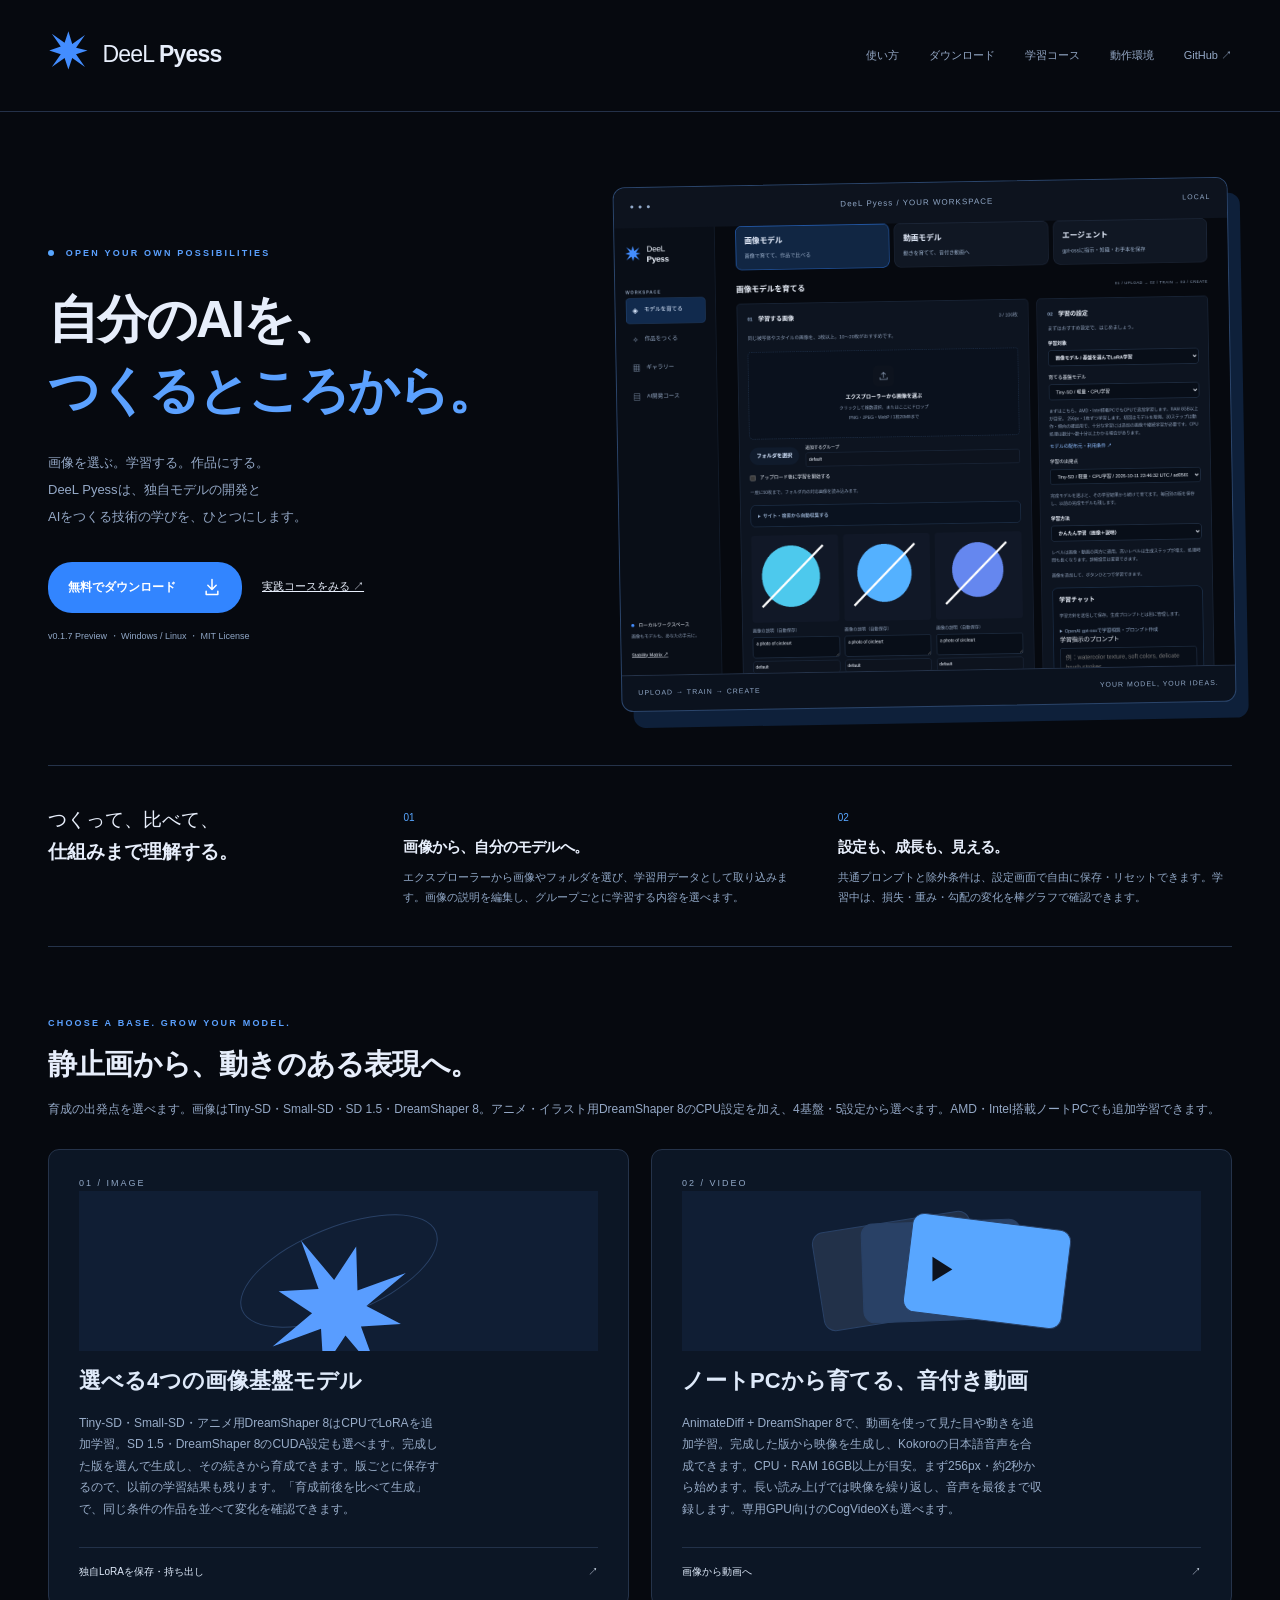
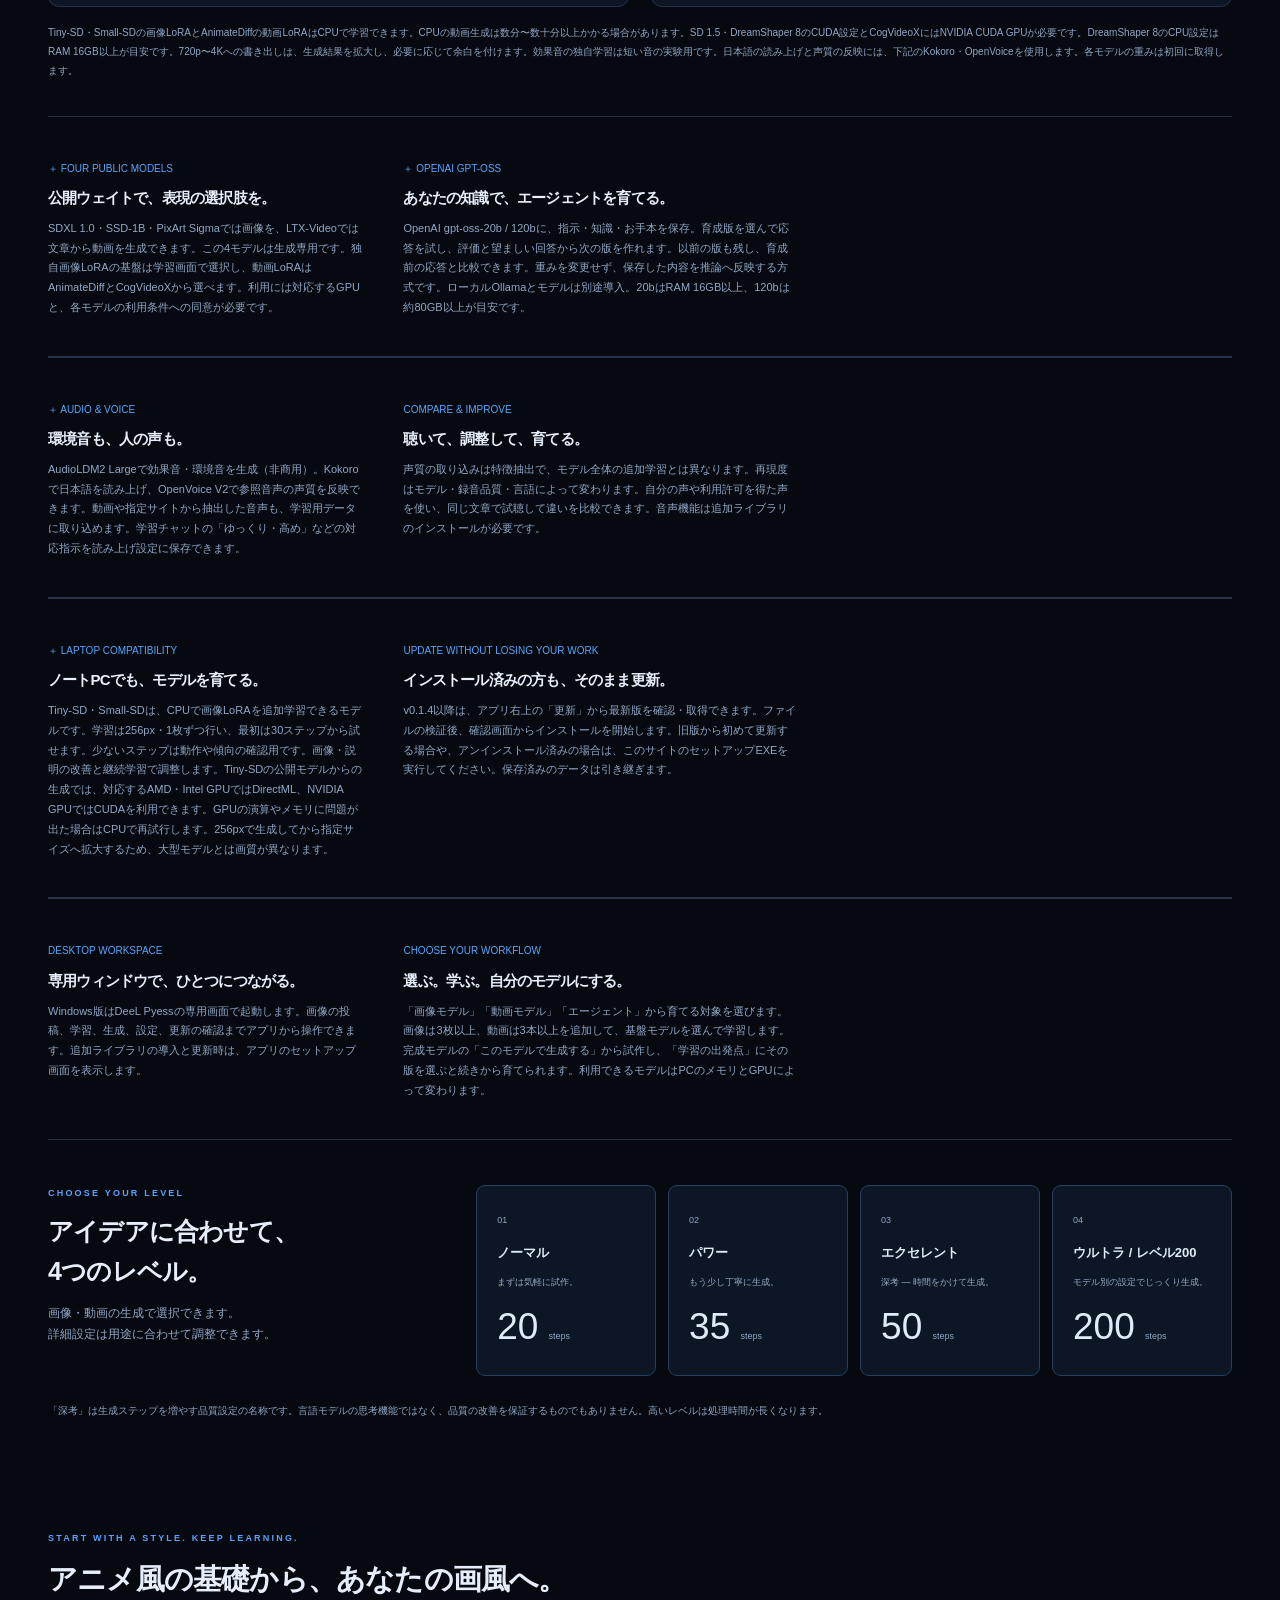
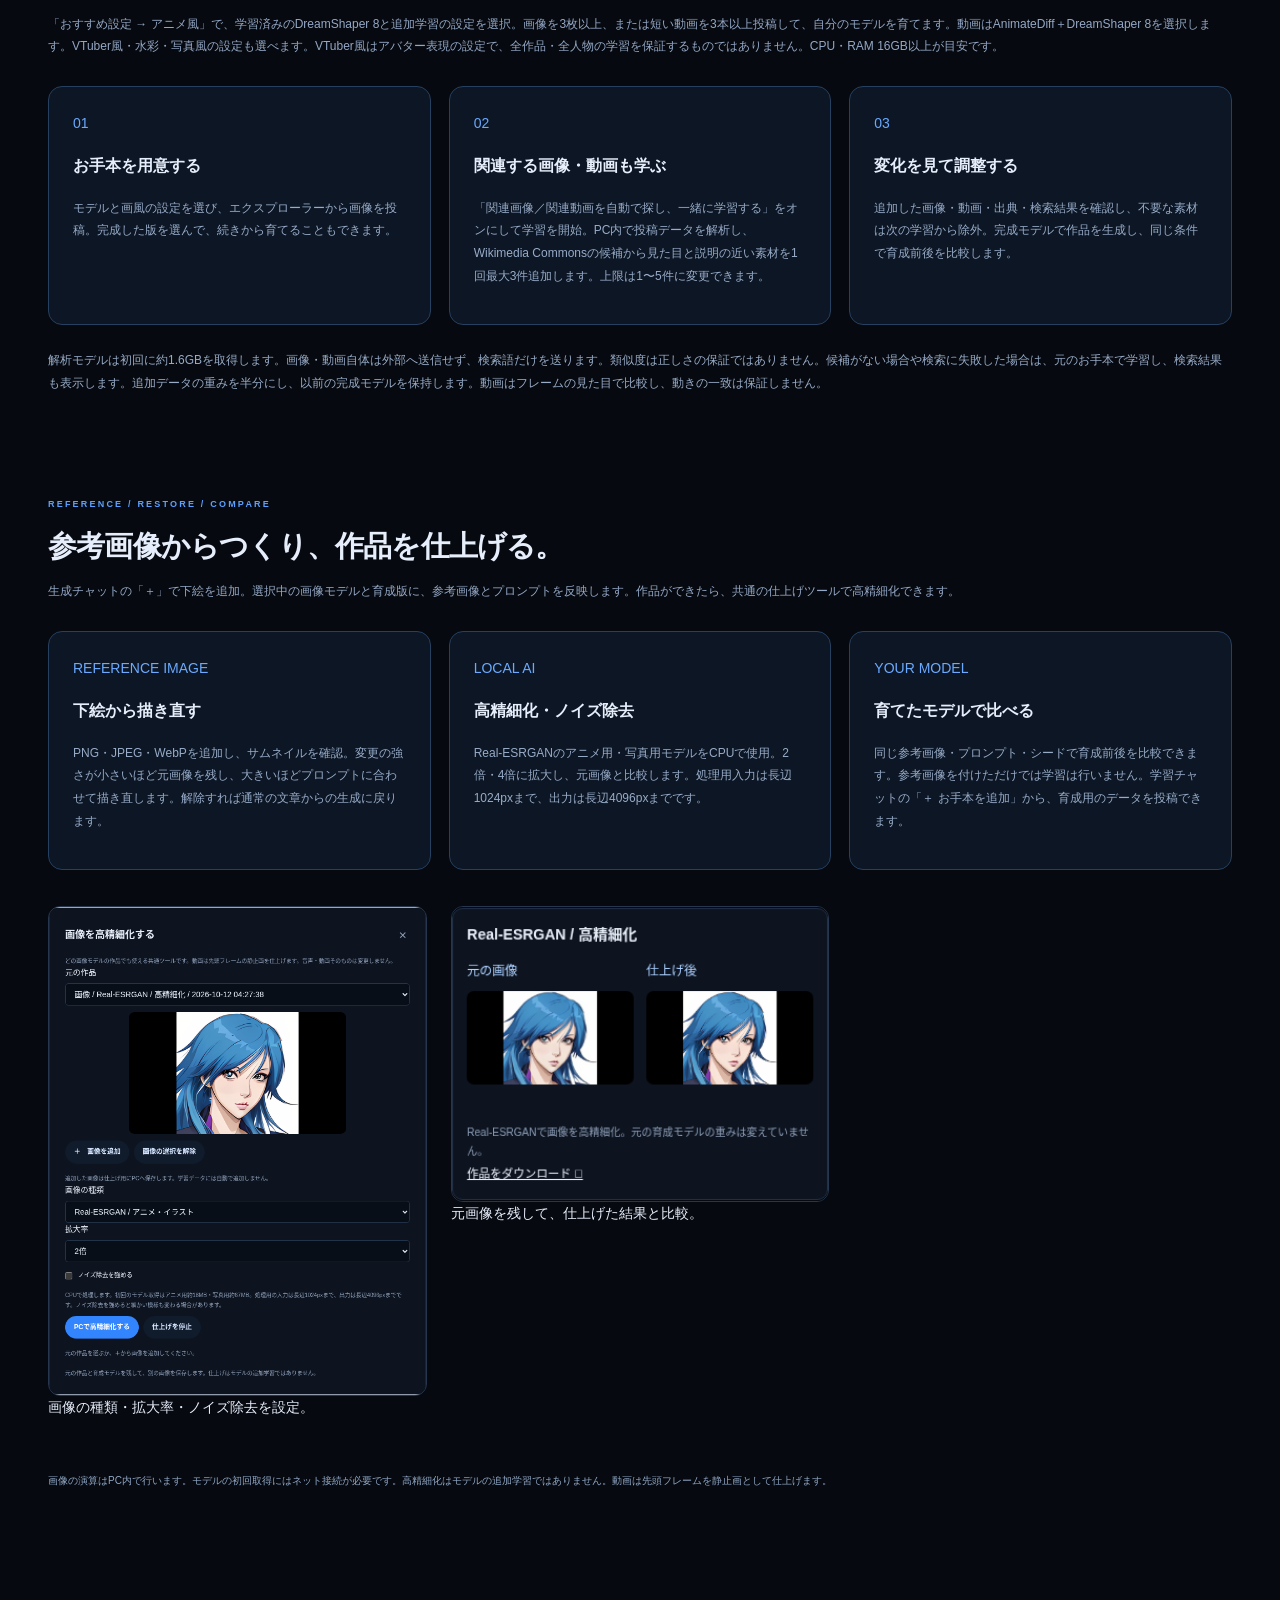
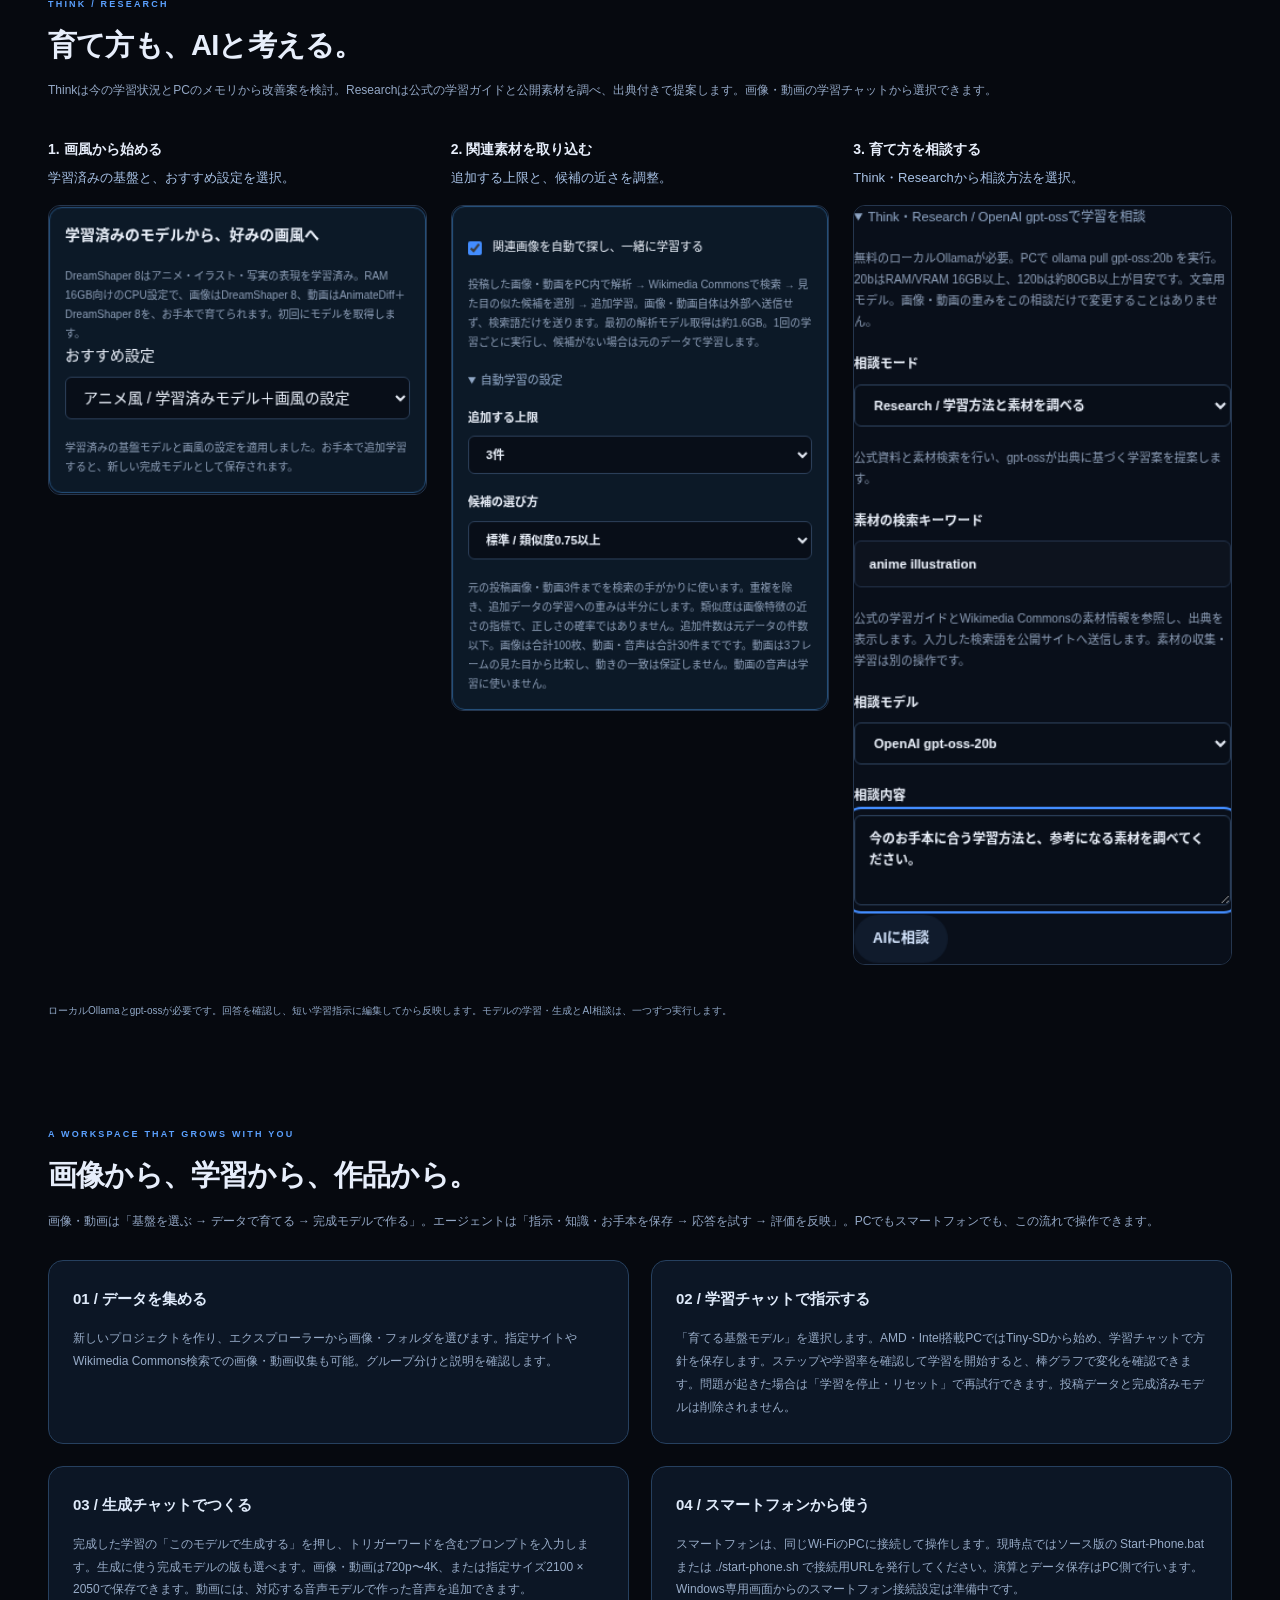
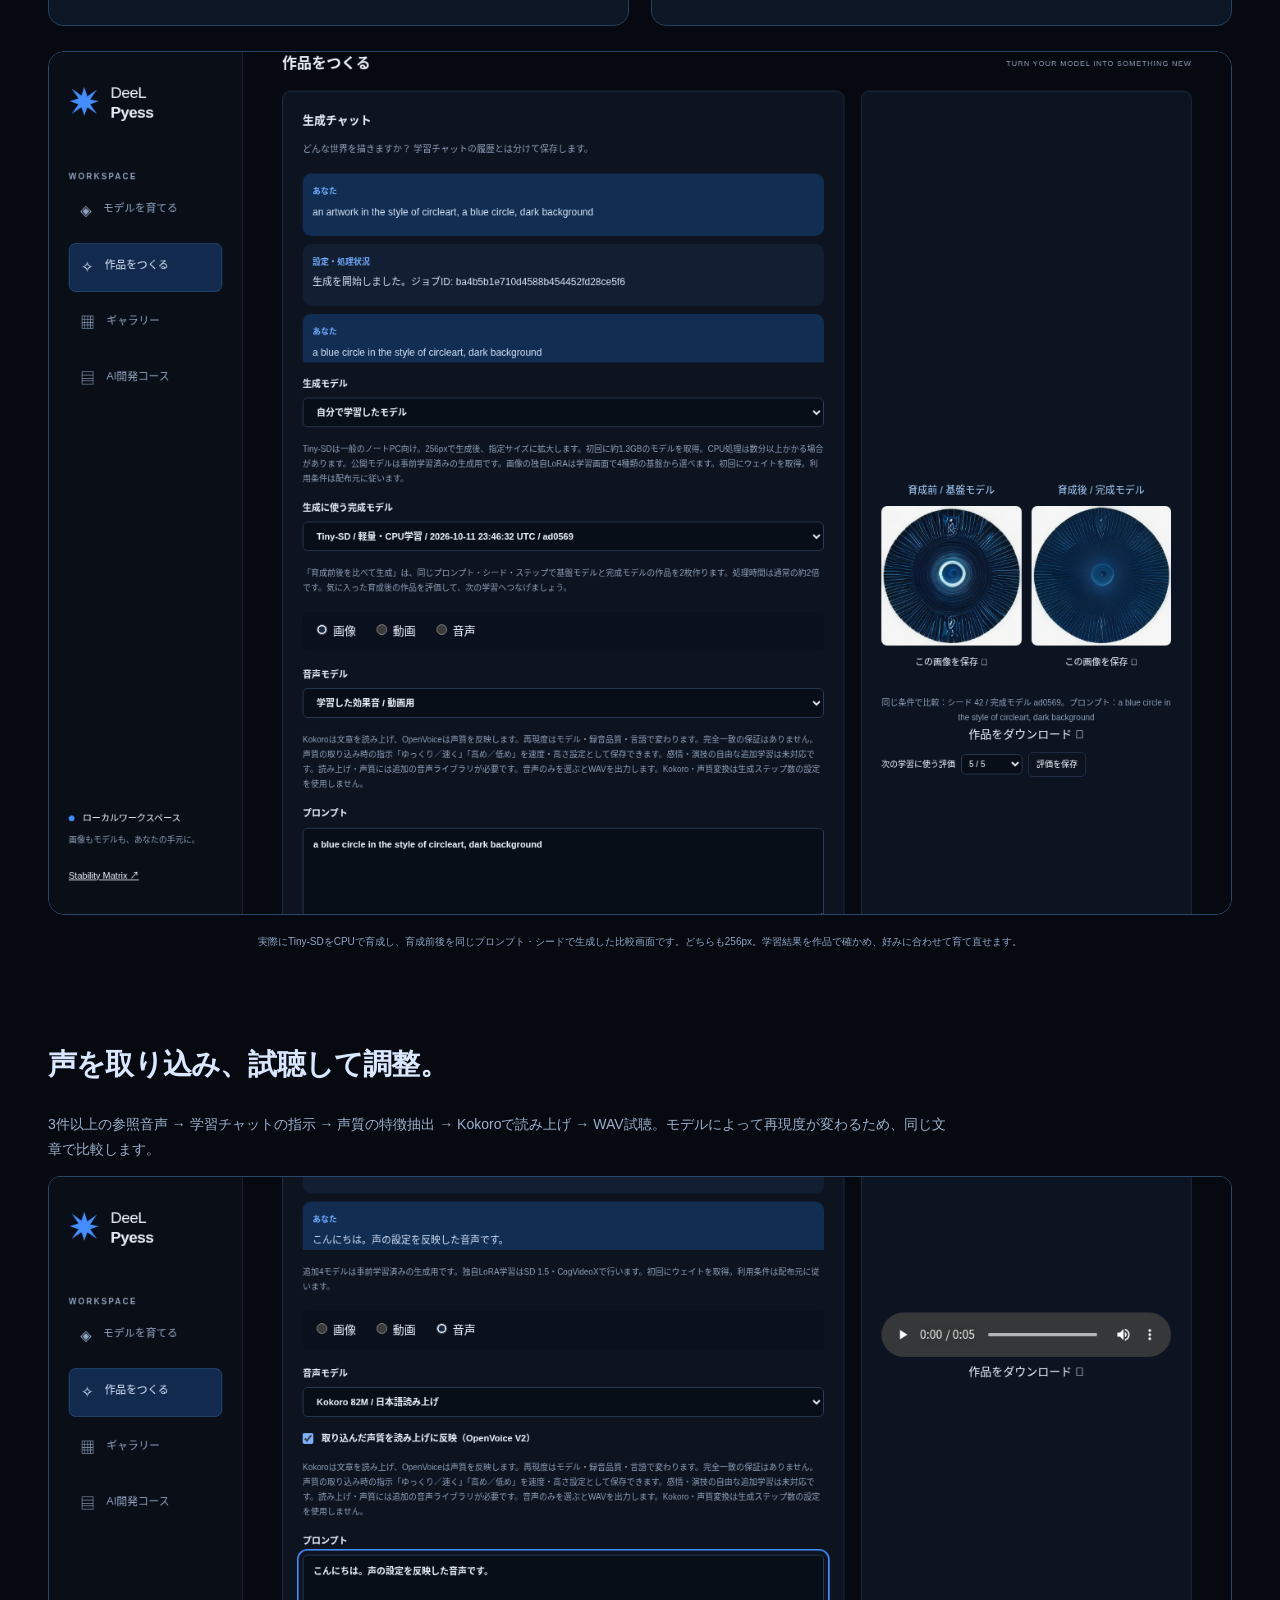
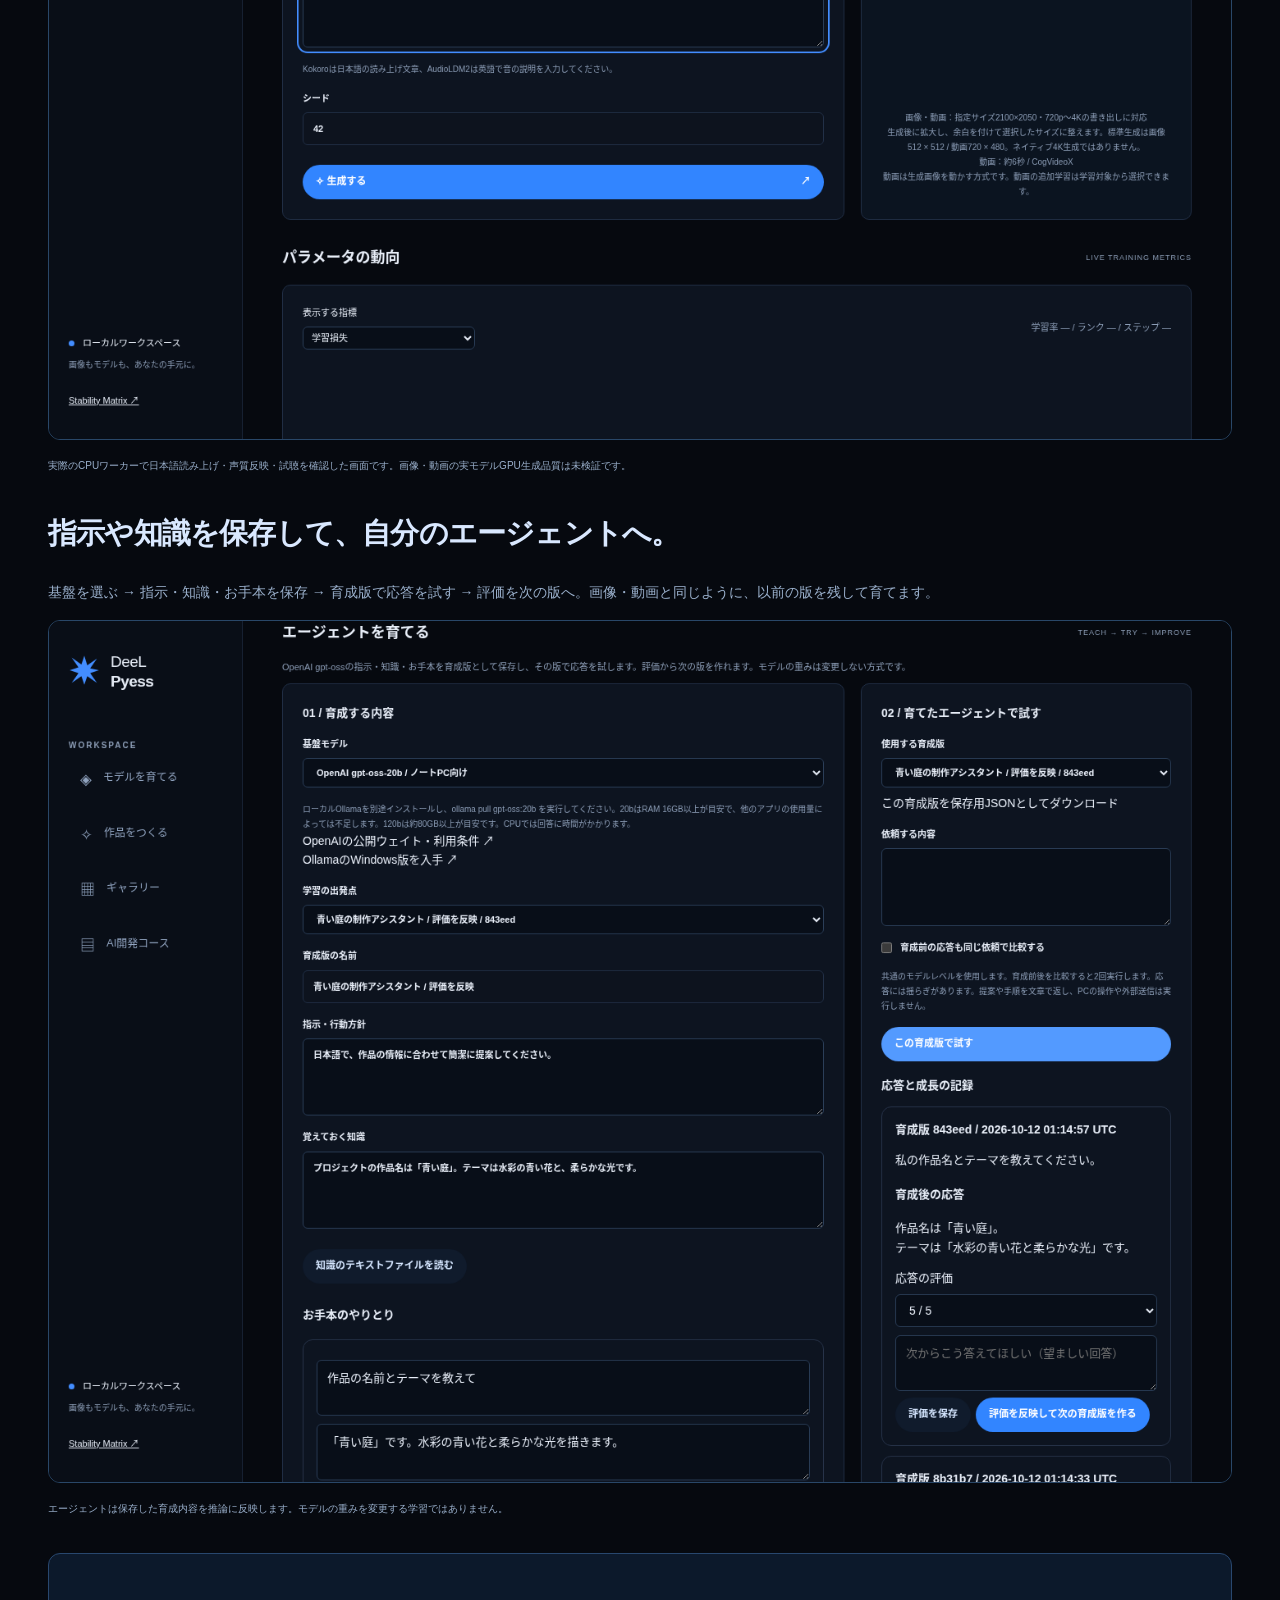
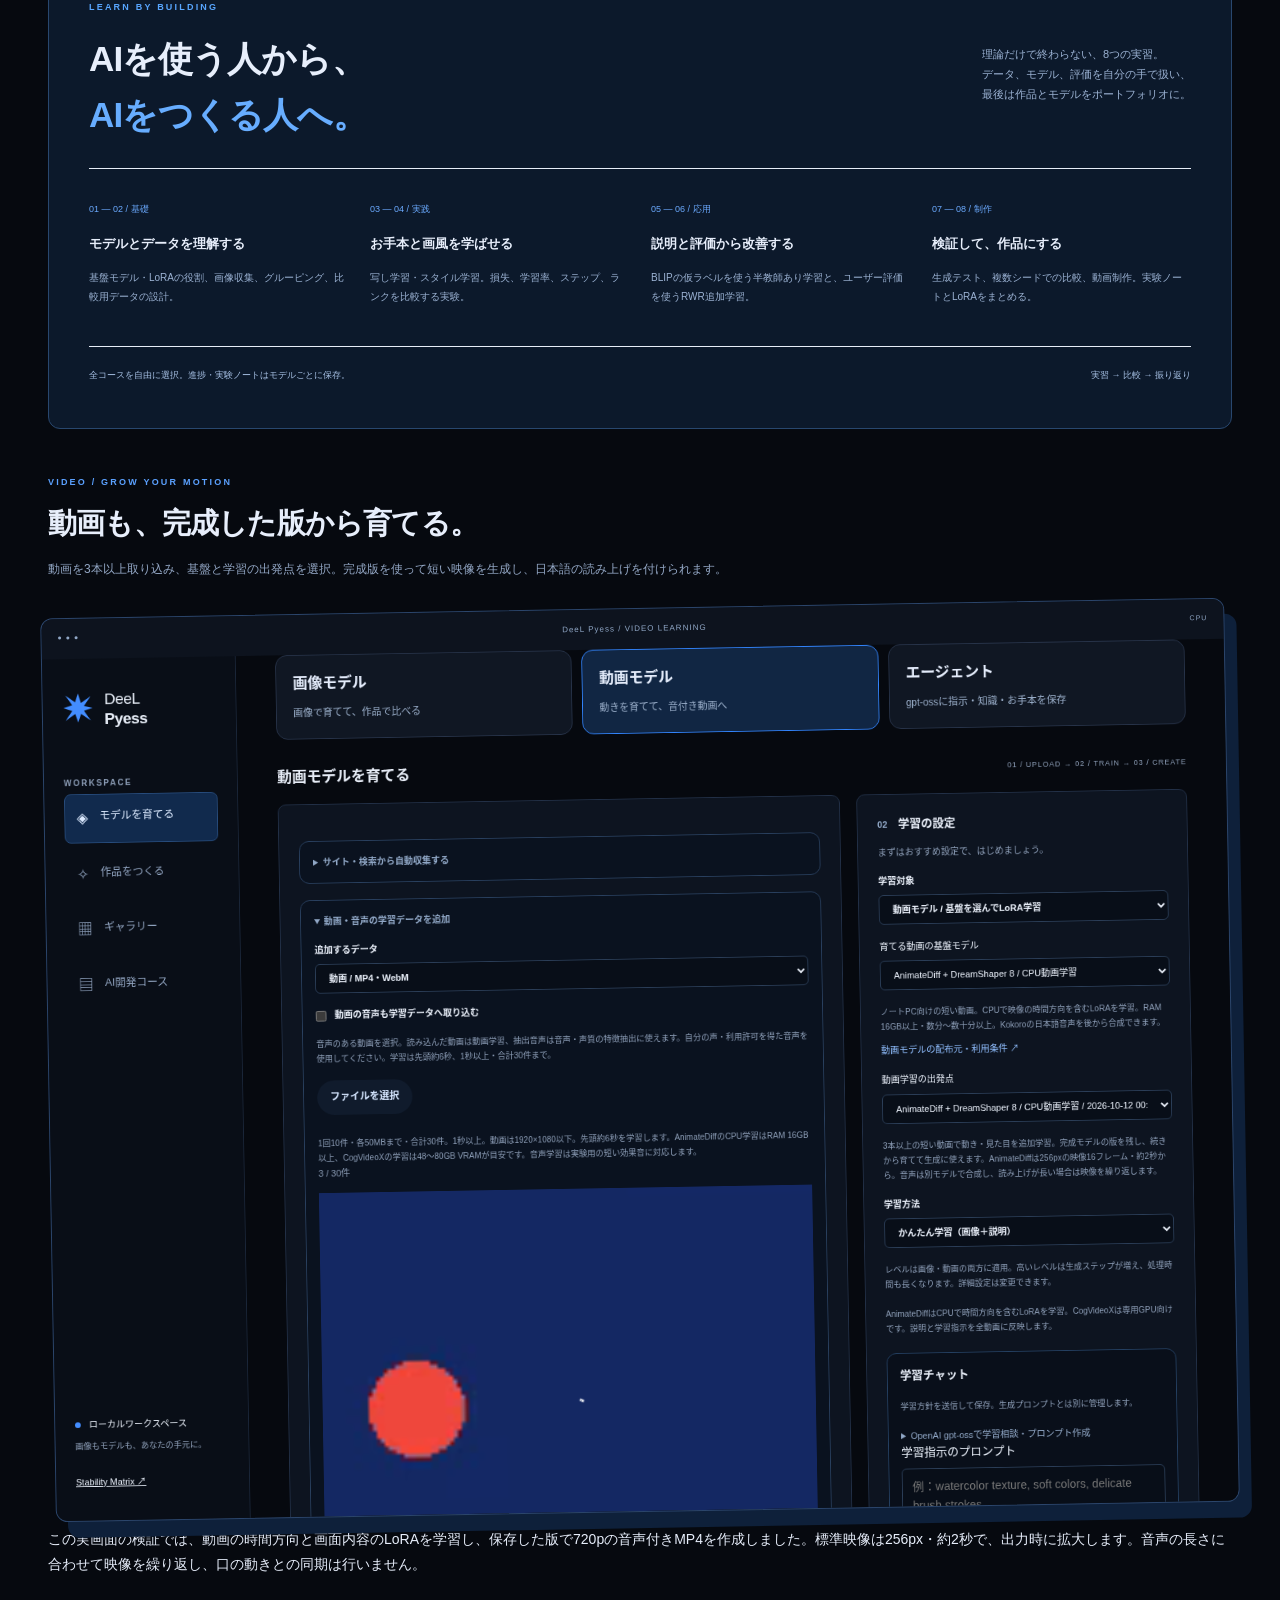
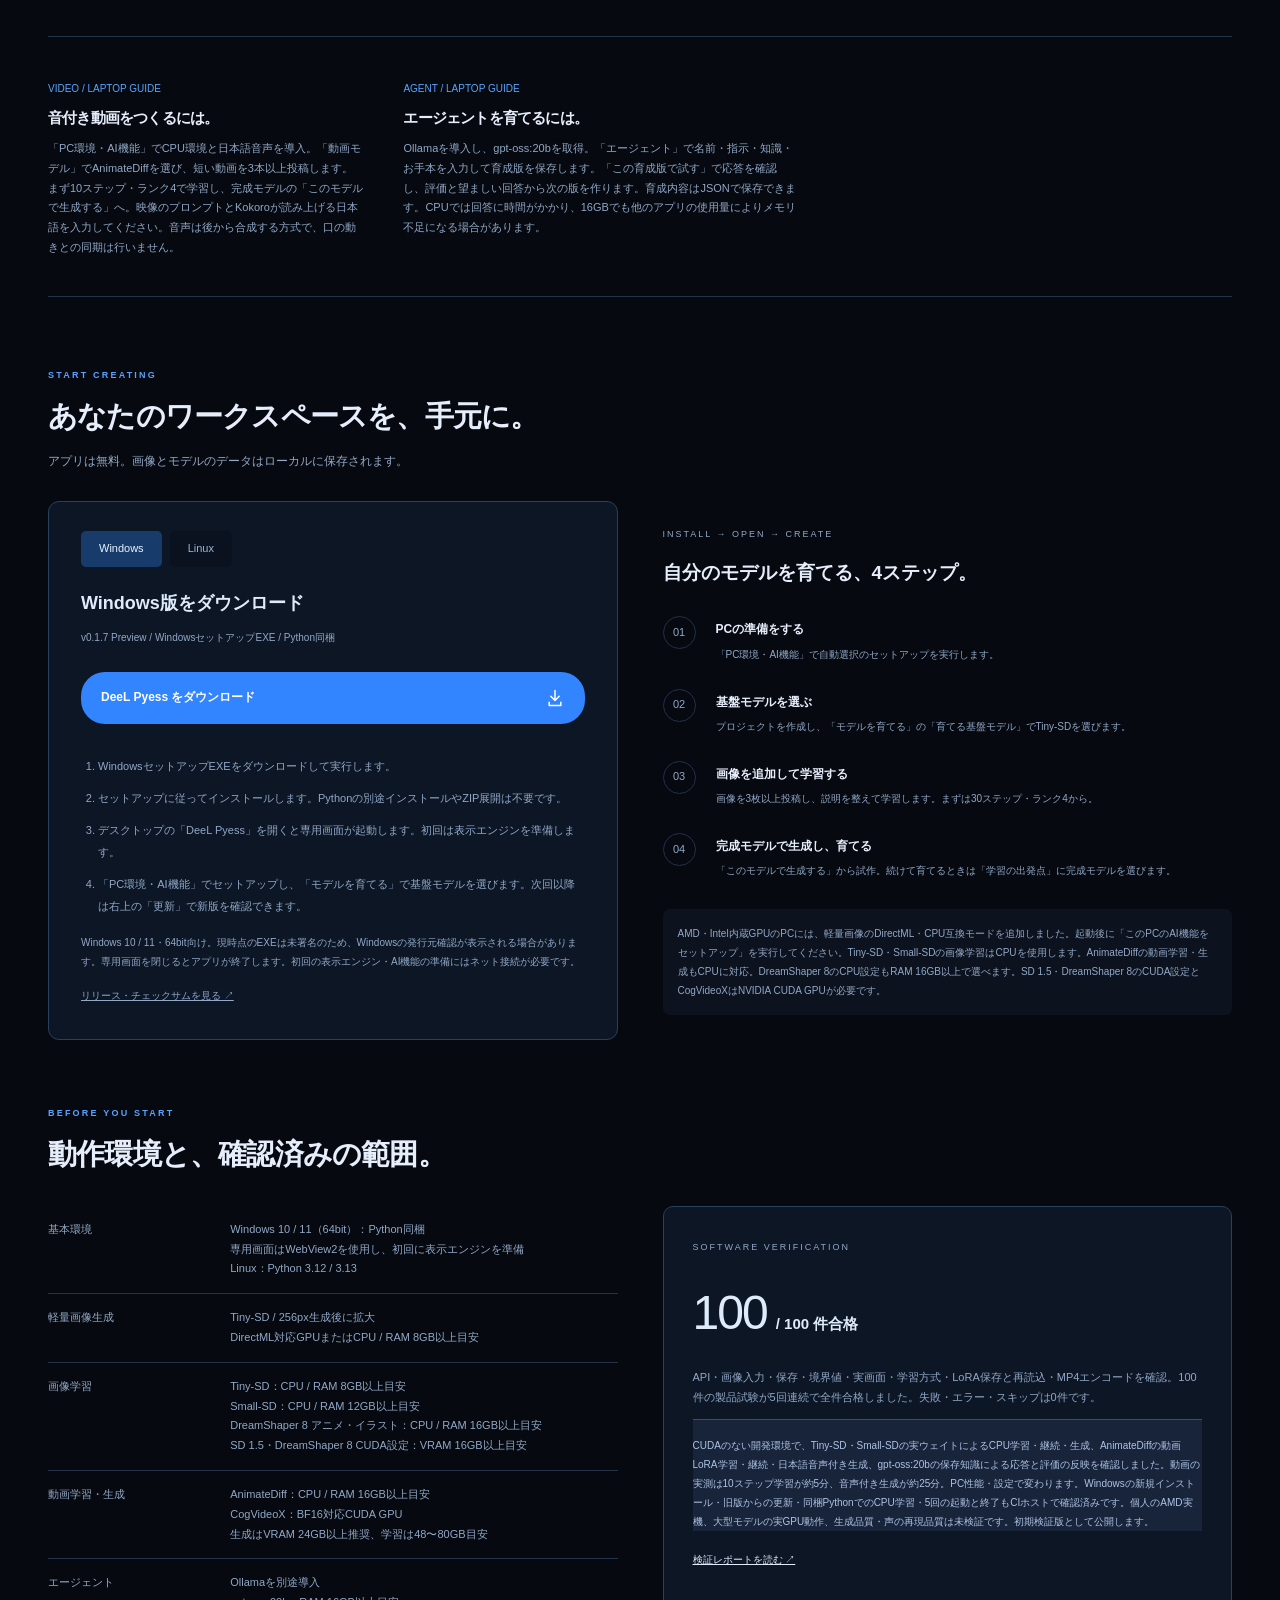
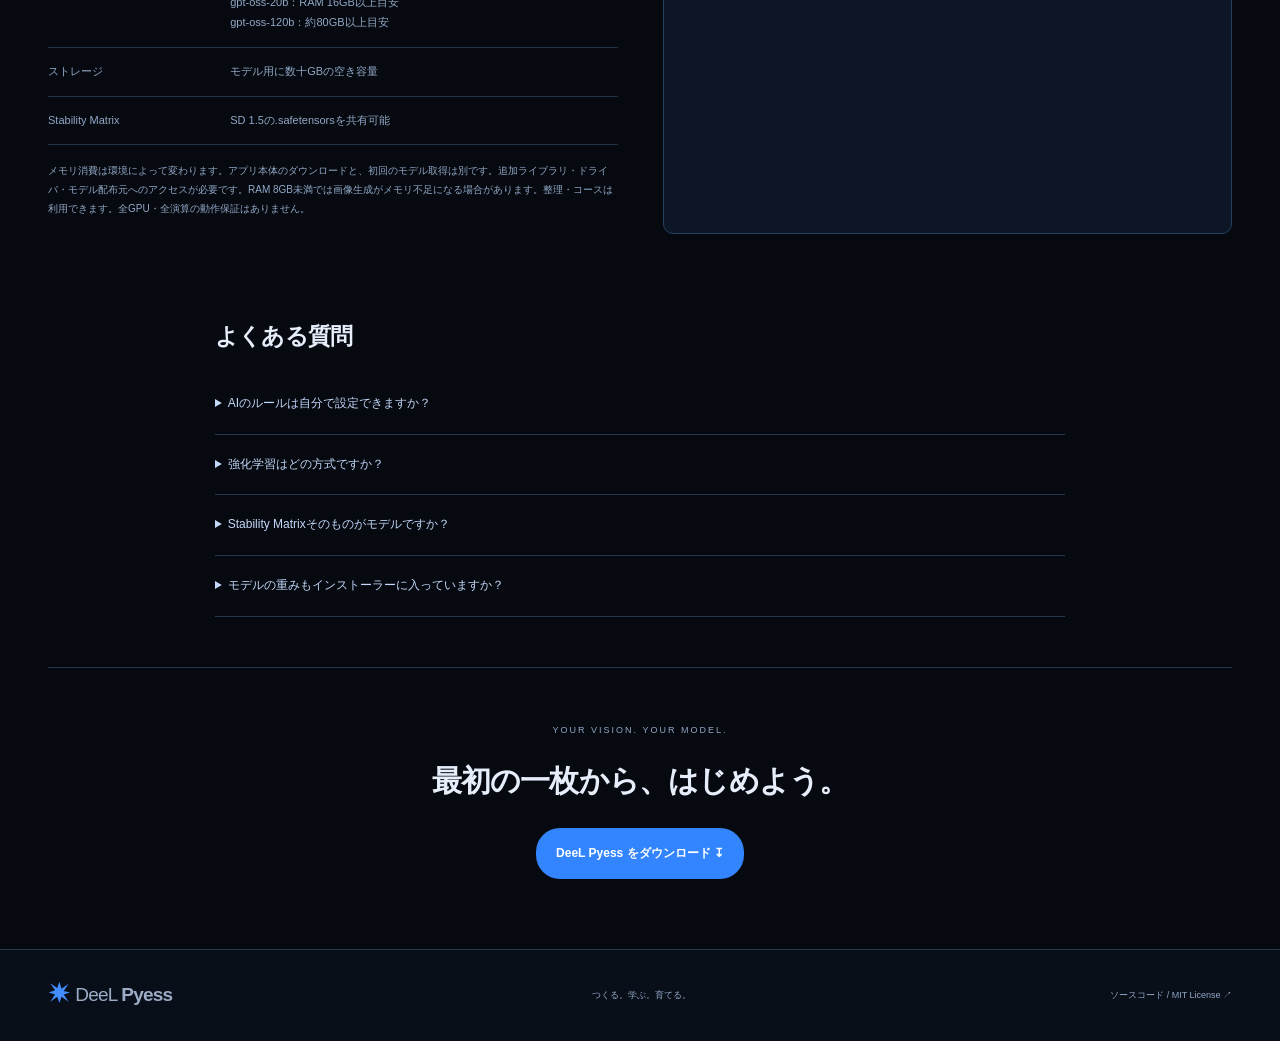
==== commit 22ffd5bd: "Replace Google editing with local reference image generation and restoration" ====
--- a/website/index.html
+++ b/website/index.html
@@ -4,7 +4,7 @@
 <section class="principles"><p>つくって、比べて、<br><b>仕組みまで理解する。</b></p><div><span>01</span><h2>画像から、自分のモデルへ。</h2><p>エクスプローラーから画像やフォルダを選び、学習用データとして取り込みます。画像の説明を編集し、グループごとに学習する内容を選べます。</p></div><div><span>02</span><h2>設定も、成長も、見える。</h2><p>共通プロンプトと除外条件は、設定画面で自由に保存・リセットできます。学習中は、損失・重み・勾配の変化を棒グラフで確認できます。</p></div></section>
 <section class="models" id="models"><div class="section-heading"><div class="eyebrow">CHOOSE A BASE. GROW YOUR MODEL.</div><h2>静止画から、動きのある表現へ。</h2><p>育成の出発点を選べます。画像はTiny-SD・Small-SD・SD 1.5・DreamShaper 8。アニメ・イラスト用DreamShaper 8のCPU設定を加え、4基盤・5設定から選べます。AMD・Intel搭載ノートPCでも追加学習できます。</p></div><div class="model-grid"><article class="image-model"><div class="card-kicker">01 / IMAGE</div><div class="abstract-art" aria-hidden="true"><div class="art-ring"></div><div class="art-star"><svg class="star-symbol" aria-hidden="true" viewBox="0 0 32 32"><path d="M16 1 19 11 29 4 22 14 31 16 22 19 29 29 19 22 16 31 13 22 3 29 10 19 1 16 10 13 3 3 13 10Z"/></svg></div></div><h3>選べる4つの画像基盤モデル</h3><p>Tiny-SD・Small-SD・アニメ用DreamShaper 8はCPUでLoRAを追加学習。SD 1.5・DreamShaper 8のCUDA設定も選べます。完成した版を選んで生成し、その続きから育成できます。版ごとに保存するので、以前の学習結果も残ります。「育成前後を比べて生成」で、同じ条件の作品を並べて変化を確認できます。</p><div class="model-bottom">独自LoRAを保存・持ち出し <span>↗</span></div></article><article class="video-model"><div class="card-kicker">02 / VIDEO</div><div class="motion-art" aria-hidden="true"><span></span><span></span><span></span><b>▶</b></div><h3>ノートPCから育てる、音付き動画</h3><p>AnimateDiff + DreamShaper 8で、動画を使って見た目や動きを追加学習。完成した版から映像を生成し、Kokoroの日本語音声を合成できます。CPU・RAM 16GB以上が目安。まず256px・約2秒から始めます。長い読み上げでは映像を繰り返し、音声を最後まで収録します。専用GPU向けのCogVideoXも選べます。</p><div class="model-bottom">画像から動画へ <span>↗</span></div></article></div><p class="section-note">Tiny-SD・Small-SDの画像LoRAとAnimateDiffの動画LoRAはCPUで学習できます。CPUの動画生成は数分〜数十分以上かかる場合があります。SD 1.5・DreamShaper 8のCUDA設定とCogVideoXにはNVIDIA CUDA GPUが必要です。DreamShaper 8のCPU設定はRAM 16GB以上が目安です。720p〜4Kへの書き出しは、生成結果を拡大し、必要に応じて余白を付けます。効果音の独自学習は短い音の実験用です。日本語の読み上げと声質の反映には、下記のKokoro・OpenVoiceを使用します。各モデルの重みは初回に取得します。</p></section>
 <section class="principles"><div><span>＋ FOUR PUBLIC MODELS</span><h2>公開ウェイトで、表現の選択肢を。</h2><p>SDXL 1.0・SSD-1B・PixArt Sigmaでは画像を、LTX-Videoでは文章から動画を生成できます。この4モデルは生成専用です。独自画像LoRAの基盤は学習画面で選択し、動画LoRAはAnimateDiffとCogVideoXから選べます。利用には対応するGPUと、各モデルの利用条件への同意が必要です。</p></div><div><span>＋ OPENAI GPT-OSS</span><h2>あなたの知識で、エージェントを育てる。</h2><p>OpenAI gpt-oss-20b / 120bに、指示・知識・お手本を保存。育成版を選んで応答を試し、評価と望ましい回答から次の版を作れます。以前の版も残し、育成前の応答と比較できます。重みを変更せず、保存した内容を推論へ反映する方式です。ローカルOllamaとモデルは別途導入。20bはRAM 16GB以上、120bは約80GB以上が目安です。</p></div></section><section class="principles"><div><span>＋ AUDIO &amp; VOICE</span><h2>環境音も、人の声も。</h2><p>AudioLDM2 Largeで効果音・環境音を生成（非商用）。Kokoroで日本語を読み上げ、OpenVoice V2で参照音声の声質を反映できます。動画や指定サイトから抽出した音声も、学習用データに取り込めます。学習チャットの「ゆっくり・高め」などの対応指示を読み上げ設定に保存できます。</p></div><div><span>COMPARE &amp; IMPROVE</span><h2>聴いて、調整して、育てる。</h2><p>声質の取り込みは特徴抽出で、モデル全体の追加学習とは異なります。再現度はモデル・録音品質・言語によって変わります。自分の声や利用許可を得た声を使い、同じ文章で試聴して違いを比較できます。音声機能は追加ライブラリのインストールが必要です。</p></div></section><section class="principles"><div><span>＋ LAPTOP COMPATIBILITY</span><h2>ノートPCでも、モデルを育てる。</h2><p>Tiny-SD・Small-SDは、CPUで画像LoRAを追加学習できるモデルです。学習は256px・1枚ずつ行い、最初は30ステップから試せます。少ないステップは動作や傾向の確認用です。画像・説明の改善と継続学習で調整します。Tiny-SDの公開モデルからの生成では、対応するAMD・Intel GPUではDirectML、NVIDIA GPUではCUDAを利用できます。GPUの演算やメモリに問題が出た場合はCPUで再試行します。256pxで生成してから指定サイズへ拡大するため、大型モデルとは画質が異なります。</p></div><div><span>UPDATE WITHOUT LOSING YOUR WORK</span><h2>インストール済みの方も、そのまま更新。</h2><p>v0.1.4以降は、アプリ右上の「更新」から最新版を確認・取得できます。ファイルの検証後、確認画面からインストールを開始します。旧版から初めて更新する場合や、アンインストール済みの場合は、このサイトのセットアップEXEを実行してください。保存済みのデータは引き継ぎます。</p></div></section><section class="principles"><div><span>DESKTOP WORKSPACE</span><h2>専用ウィンドウで、ひとつにつながる。</h2><p>Windows版はDeeL Pyessの専用画面で起動します。画像の投稿、学習、生成、設定、更新の確認までアプリから操作できます。追加ライブラリの導入と更新時は、アプリのセットアップ画面を表示します。</p></div><div><span>CHOOSE YOUR WORKFLOW</span><h2>選ぶ。学ぶ。自分のモデルにする。</h2><p>「画像モデル」「動画モデル」「エージェント」から育てる対象を選びます。画像は3枚以上、動画は3本以上を追加して、基盤モデルを選んで学習します。完成モデルの「このモデルで生成する」から試作し、「学習の出発点」にその版を選ぶと続きから育てられます。利用できるモデルはPCのメモリとGPUによって変わります。</p></div></section><section class="levels"><div><div class="eyebrow">CHOOSE YOUR LEVEL</div><h2>アイデアに合わせて、<br>4つのレベル。</h2><p>画像・動画の生成で選択できます。<br>詳細設定は用途に合わせて調整できます。</p></div><div class="level-grid"><article><span>01</span><h3>ノーマル</h3><p>まずは気軽に試作。</p><b>20 <small>steps</small></b></article><article><span>02</span><h3>パワー</h3><p>もう少し丁寧に生成。</p><b>35 <small>steps</small></b></article><article><span>03</span><h3>エクセレント</h3><p>深考 — 時間をかけて生成。</p><b>50 <small>steps</small></b></article><article><span>04</span><h3>ウルトラ / レベル200</h3><p>モデル別の設定でじっくり生成。</p><b>200 <small>steps</small></b></article></div><p class="section-note">「深考」は生成ステップを増やす品質設定の名称です。言語モデルの思考機能ではなく、品質の改善を保証するものでもありません。高いレベルは処理時間が長くなります。</p></section>
-<section class="usage" id="related-learning"><div class="section-heading"><div class="eyebrow">START WITH A STYLE. KEEP LEARNING.</div><h2>アニメ風の基礎から、あなたの画風へ。</h2><p>「おすすめ設定 → アニメ風」で、学習済みのDreamShaper 8と追加学習の設定を選択。画像を3枚以上、または短い動画を3本以上投稿して、自分のモデルを育てます。動画はAnimateDiff＋DreamShaper 8を選択します。VTuber風・水彩・写真風の設定も選べます。VTuber風はアバター表現の設定で、全作品・全人物の学習を保証するものではありません。CPU・RAM 16GB以上が目安です。</p></div><div class="related-steps"><article><span>01</span><h3>お手本を用意する</h3><p>モデルと画風の設定を選び、エクスプローラーから画像を投稿。完成した版を選んで、続きから育てることもできます。</p></article><article><span>02</span><h3>関連する画像・動画も学ぶ</h3><p>「関連画像／関連動画を自動で探し、一緒に学習する」をオンにして学習を開始。PC内で投稿データを解析し、Wikimedia Commonsの候補から見た目と説明の近い素材を1回最大3件追加します。上限は1〜5件に変更できます。</p></article><article><span>03</span><h3>変化を見て調整する</h3><p>追加した画像・動画・出典・検索結果を確認し、不要な素材は次の学習から除外。完成モデルで作品を生成し、同じ条件で育成前後を比較します。</p></article></div><p class="hint">解析モデルは初回に約1.6GBを取得します。画像・動画自体は外部へ送信せず、検索語だけを送ります。類似度は正しさの保証ではありません。候補がない場合や検索に失敗した場合は、元のお手本で学習し、検索結果も表示します。追加データの重みを半分にし、以前の完成モデルを保持します。動画はフレームの見た目で比較し、動きの一致は保証しません。</p></section><section class="usage" id="finishing"><div class="section-heading"><div class="eyebrow">EDIT / RESTORE / COMPARE</div><h2>育てた作品を、さらに仕上げる。</h2><p>どの画像モデルの作品も、同じ「画像の仕上げ」から。元画像を残し、仕上げた結果と並べて比較できます。プロンプト付近の「＋」から画像を添えて編集することもできます。</p></div><div class="related-steps"><article><span>GOOGLE API</span><h3>指示で編集する</h3><p>Nano Banana 2.1・Proで、背景や色、構図を編集。Google AI StudioのAPIキーをアプリで設定し、選んだ画像と指示を送信します。API料金・利用枠はGoogle側の契約に従い、アプリの無料配布には含まれません。</p></article><article><span>LOCAL AI</span><h3>高精細化・ノイズ除去</h3><p>Real-ESRGANのアニメ用・写真用モデルをCPUで使用。2倍・4倍に拡大し、元画像と比較します。処理用入力は長辺1024pxまで、出力は長辺4096pxまでです。</p></article><article><span>YOUR CONTROL</span><h3>画像を添えて、確認する</h3><p>「＋」で追加した画像をサムネイルで確認し、選択解除できます。Googleへ送るのは送信ボタンを押したとき。学習チャットの「＋」は、お手本の投稿に使います。</p></article></div><p class="section-note">仕上げは生成後の画像処理です。育成したモデルの重みや精度を自動変更する機能ではありません。動画は先頭フレームを静止画として処理します。Googleへの課金を伴う実送信は未検証で、API仕様・エラー処理を制御したHTTP試験で確認しています。</p></section><section class="usage" id="learning-advice"><div class="section-heading"><div class="eyebrow">THINK / RESEARCH</div><h2>育て方も、AIと考える。</h2><p>Thinkは今の学習状況とPCのメモリから改善案を検討。Researchは公式の学習ガイドと公開素材を調べ、出典付きで提案します。画像・動画の学習チャットから選択できます。</p></div><div class="feature-screens"><figure><figcaption><b>1. 画風から始める</b><span>学習済みの基盤と、おすすめ設定を選択。</span></figcaption><img src="app-presets.png" width="353" height="270" alt="アニメ風を選んだ実際の学習設定画面" loading="lazy"></figure><figure><figcaption><b>2. 関連素材を取り込む</b><span>追加する上限と、候補の近さを調整。</span></figcaption><img src="app-related.png" width="353" height="472" alt="関連画像の自動学習を有効にした実際の設定画面" loading="lazy"></figure><figure><figcaption><b>3. 育て方を相談する</b><span>Think・Researchから相談方法を選択。</span></figcaption><img src="app-research.png" width="321" height="646" alt="Researchモードで学習方法と素材を相談する実際の画面" loading="lazy"></figure></div><p class="section-note">ローカルOllamaとgpt-ossが必要です。回答を確認し、短い学習指示に編集してから反映します。モデルの学習・生成とAI相談は、一つずつ実行します。</p></section><section class="usage" id="usage"><div class="section-heading"><div class="eyebrow">A WORKSPACE THAT GROWS WITH YOU</div><h2>画像から、学習から、作品から。</h2><p>画像・動画は「基盤を選ぶ → データで育てる → 完成モデルで作る」。エージェントは「指示・知識・お手本を保存 → 応答を試す → 評価を反映」。PCでもスマートフォンでも、この流れで操作できます。</p></div><div class="usage-grid"><article><b>01 / データを集める</b><p>新しいプロジェクトを作り、エクスプローラーから画像・フォルダを選びます。指定サイトやWikimedia Commons検索での画像・動画収集も可能。グループ分けと説明を確認します。</p></article><article><b>02 / 学習チャットで指示する</b><p>「育てる基盤モデル」を選択します。AMD・Intel搭載PCではTiny-SDから始め、学習チャットで方針を保存します。ステップや学習率を確認して学習を開始すると、棒グラフで変化を確認できます。問題が起きた場合は「学習を停止・リセット」で再試行できます。投稿データと完成済みモデルは削除されません。</p></article><article><b>03 / 生成チャットでつくる</b><p>完成した学習の「このモデルで生成する」を押し、トリガーワードを含むプロンプトを入力します。生成に使う完成モデルの版も選べます。画像・動画は720p〜4K、または指定サイズ2100 × 2050で保存できます。動画には、対応する音声モデルで作った音声を追加できます。</p></article><article><b>04 / スマートフォンから使う</b><p>スマートフォンは、同じWi-FiのPCに接続して操作します。現時点ではソース版の Start-Phone.bat または ./start-phone.sh で接続用URLを発行してください。演算とデータ保存はPC側で行います。Windows専用画面からのスマートフォン接続設定は準備中です。</p></article></div><div class="usage-screen"><img src="app-generate.png" alt="学習チャットと分離した生成チャット。画像・動画と4K出力を選ぶ実際のアプリ画面" loading="lazy"><p>実際にTiny-SDをCPUで育成し、育成前後を同じプロンプト・シードで生成した比較画面です。どちらも256px。学習結果を作品で確かめ、好みに合わせて育て直せます。</p></div></section><section class="voice-screen"><h2>声を取り込み、試聴して調整。</h2><p>3件以上の参照音声 → 学習チャットの指示 → 声質の特徴抽出 → Kokoroで読み上げ → WAV試聴。モデルによって再現度が変わるため、同じ文章で比較します。</p><img src="app-voice.png" alt="KokoroとOpenVoiceで生成した実際の音声をアプリで試聴する画面" width="1440" height="1050" loading="lazy"><p class="section-note">実際のCPUワーカーで日本語読み上げ・声質反映・試聴を確認した画面です。画像・動画の実モデルGPU生成品質は未検証です。</p></section><section class="voice-screen"><h2>指示や知識を保存して、自分のエージェントへ。</h2><p>基盤を選ぶ → 指示・知識・お手本を保存 → 育成版で応答を試す → 評価を次の版へ。画像・動画と同じように、以前の版を残して育てます。</p><img src="app-agent.png" alt="gpt-ossの育成版に指示・知識・お手本を保存する実際のエージェント画面" width="1440" height="1050" loading="lazy"><p class="section-note">エージェントは保存した育成内容を推論に反映します。モデルの重みを変更する学習ではありません。</p></section><section class="course" id="course"><div class="course-top"><div><div class="eyebrow">LEARN BY BUILDING</div><h2>AIを使う人から、<br><em>AIをつくる人へ。</em></h2></div><p>理論だけで終わらない、8つの実習。<br>データ、モデル、評価を自分の手で扱い、<br>最後は作品とモデルをポートフォリオに。</p></div><div class="curriculum"><article><span>01 — 02 / 基礎</span><h3>モデルとデータを理解する</h3><p>基盤モデル・LoRAの役割、画像収集、グルーピング、比較用データの設計。</p></article><article><span>03 — 04 / 実践</span><h3>お手本と画風を学ばせる</h3><p>写し学習・スタイル学習。損失、学習率、ステップ、ランクを比較する実験。</p></article><article><span>05 — 06 / 応用</span><h3>説明と評価から改善する</h3><p>BLIPの仮ラベルを使う半教師あり学習と、ユーザー評価を使うRWR追加学習。</p></article><article><span>07 — 08 / 制作</span><h3>検証して、作品にする</h3><p>生成テスト、複数シードでの比較、動画制作。実験ノートとLoRAをまとめる。</p></article></div><div class="course-foot">全コースを自由に選択。進捗・実験ノートはモデルごとに保存。<span>実習 → 比較 → 振り返り</span></div></section>
+<section class="usage" id="related-learning"><div class="section-heading"><div class="eyebrow">START WITH A STYLE. KEEP LEARNING.</div><h2>アニメ風の基礎から、あなたの画風へ。</h2><p>「おすすめ設定 → アニメ風」で、学習済みのDreamShaper 8と追加学習の設定を選択。画像を3枚以上、または短い動画を3本以上投稿して、自分のモデルを育てます。動画はAnimateDiff＋DreamShaper 8を選択します。VTuber風・水彩・写真風の設定も選べます。VTuber風はアバター表現の設定で、全作品・全人物の学習を保証するものではありません。CPU・RAM 16GB以上が目安です。</p></div><div class="related-steps"><article><span>01</span><h3>お手本を用意する</h3><p>モデルと画風の設定を選び、エクスプローラーから画像を投稿。完成した版を選んで、続きから育てることもできます。</p></article><article><span>02</span><h3>関連する画像・動画も学ぶ</h3><p>「関連画像／関連動画を自動で探し、一緒に学習する」をオンにして学習を開始。PC内で投稿データを解析し、Wikimedia Commonsの候補から見た目と説明の近い素材を1回最大3件追加します。上限は1〜5件に変更できます。</p></article><article><span>03</span><h3>変化を見て調整する</h3><p>追加した画像・動画・出典・検索結果を確認し、不要な素材は次の学習から除外。完成モデルで作品を生成し、同じ条件で育成前後を比較します。</p></article></div><p class="hint">解析モデルは初回に約1.6GBを取得します。画像・動画自体は外部へ送信せず、検索語だけを送ります。類似度は正しさの保証ではありません。候補がない場合や検索に失敗した場合は、元のお手本で学習し、検索結果も表示します。追加データの重みを半分にし、以前の完成モデルを保持します。動画はフレームの見た目で比較し、動きの一致は保証しません。</p></section><section class="usage" id="finishing"><div class="section-heading"><div class="eyebrow">REFERENCE / RESTORE / COMPARE</div><h2>参考画像からつくり、作品を仕上げる。</h2><p>生成チャットの「＋」で下絵を追加。選択中の画像モデルと育成版に、参考画像とプロンプトを反映します。作品ができたら、共通の仕上げツールで高精細化できます。</p></div><div class="related-steps"><article><span>REFERENCE IMAGE</span><h3>下絵から描き直す</h3><p>PNG・JPEG・WebPを追加し、サムネイルを確認。変更の強さが小さいほど元画像を残し、大きいほどプロンプトに合わせて描き直します。解除すれば通常の文章からの生成に戻ります。</p></article><article><span>LOCAL AI</span><h3>高精細化・ノイズ除去</h3><p>Real-ESRGANのアニメ用・写真用モデルをCPUで使用。2倍・4倍に拡大し、元画像と比較します。処理用入力は長辺1024pxまで、出力は長辺4096pxまでです。</p></article><article><span>YOUR MODEL</span><h3>育てたモデルで比べる</h3><p>同じ参考画像・プロンプト・シードで育成前後を比較できます。参考画像を付けただけでは学習は行いません。学習チャットの「＋ お手本を追加」から、育成用のデータを投稿できます。</p></article></div><div class="feature-screens"><figure><img src="app-finishing.png" alt="PC内のReal-ESRGANで高精細化する設定画面" loading="lazy"><figcaption>画像の種類・拡大率・ノイズ除去を設定。</figcaption></figure><figure><img src="app-enhancement.png" alt="実際のReal-ESRGAN処理前後を並べた比較" loading="lazy"><figcaption>元画像を残して、仕上げた結果と比較。</figcaption></figure></div><p class="section-note">画像の演算はPC内で行います。モデルの初回取得にはネット接続が必要です。高精細化はモデルの追加学習ではありません。動画は先頭フレームを静止画として仕上げます。</p></section><section class="usage" id="learning-advice"><div class="section-heading"><div class="eyebrow">THINK / RESEARCH</div><h2>育て方も、AIと考える。</h2><p>Thinkは今の学習状況とPCのメモリから改善案を検討。Researchは公式の学習ガイドと公開素材を調べ、出典付きで提案します。画像・動画の学習チャットから選択できます。</p></div><div class="feature-screens"><figure><figcaption><b>1. 画風から始める</b><span>学習済みの基盤と、おすすめ設定を選択。</span></figcaption><img src="app-presets.png" width="353" height="270" alt="アニメ風を選んだ実際の学習設定画面" loading="lazy"></figure><figure><figcaption><b>2. 関連素材を取り込む</b><span>追加する上限と、候補の近さを調整。</span></figcaption><img src="app-related.png" width="353" height="472" alt="関連画像の自動学習を有効にした実際の設定画面" loading="lazy"></figure><figure><figcaption><b>3. 育て方を相談する</b><span>Think・Researchから相談方法を選択。</span></figcaption><img src="app-research.png" width="321" height="646" alt="Researchモードで学習方法と素材を相談する実際の画面" loading="lazy"></figure></div><p class="section-note">ローカルOllamaとgpt-ossが必要です。回答を確認し、短い学習指示に編集してから反映します。モデルの学習・生成とAI相談は、一つずつ実行します。</p></section><section class="usage" id="usage"><div class="section-heading"><div class="eyebrow">A WORKSPACE THAT GROWS WITH YOU</div><h2>画像から、学習から、作品から。</h2><p>画像・動画は「基盤を選ぶ → データで育てる → 完成モデルで作る」。エージェントは「指示・知識・お手本を保存 → 応答を試す → 評価を反映」。PCでもスマートフォンでも、この流れで操作できます。</p></div><div class="usage-grid"><article><b>01 / データを集める</b><p>新しいプロジェクトを作り、エクスプローラーから画像・フォルダを選びます。指定サイトやWikimedia Commons検索での画像・動画収集も可能。グループ分けと説明を確認します。</p></article><article><b>02 / 学習チャットで指示する</b><p>「育てる基盤モデル」を選択します。AMD・Intel搭載PCではTiny-SDから始め、学習チャットで方針を保存します。ステップや学習率を確認して学習を開始すると、棒グラフで変化を確認できます。問題が起きた場合は「学習を停止・リセット」で再試行できます。投稿データと完成済みモデルは削除されません。</p></article><article><b>03 / 生成チャットでつくる</b><p>完成した学習の「このモデルで生成する」を押し、トリガーワードを含むプロンプトを入力します。生成に使う完成モデルの版も選べます。画像・動画は720p〜4K、または指定サイズ2100 × 2050で保存できます。動画には、対応する音声モデルで作った音声を追加できます。</p></article><article><b>04 / スマートフォンから使う</b><p>スマートフォンは、同じWi-FiのPCに接続して操作します。現時点ではソース版の Start-Phone.bat または ./start-phone.sh で接続用URLを発行してください。演算とデータ保存はPC側で行います。Windows専用画面からのスマートフォン接続設定は準備中です。</p></article></div><div class="usage-screen"><img src="app-generate.png" alt="学習チャットと分離した生成チャット。画像・動画と4K出力を選ぶ実際のアプリ画面" loading="lazy"><p>実際にTiny-SDをCPUで育成し、育成前後を同じプロンプト・シードで生成した比較画面です。どちらも256px。学習結果を作品で確かめ、好みに合わせて育て直せます。</p></div></section><section class="voice-screen"><h2>声を取り込み、試聴して調整。</h2><p>3件以上の参照音声 → 学習チャットの指示 → 声質の特徴抽出 → Kokoroで読み上げ → WAV試聴。モデルによって再現度が変わるため、同じ文章で比較します。</p><img src="app-voice.png" alt="KokoroとOpenVoiceで生成した実際の音声をアプリで試聴する画面" width="1440" height="1050" loading="lazy"><p class="section-note">実際のCPUワーカーで日本語読み上げ・声質反映・試聴を確認した画面です。画像・動画の実モデルGPU生成品質は未検証です。</p></section><section class="voice-screen"><h2>指示や知識を保存して、自分のエージェントへ。</h2><p>基盤を選ぶ → 指示・知識・お手本を保存 → 育成版で応答を試す → 評価を次の版へ。画像・動画と同じように、以前の版を残して育てます。</p><img src="app-agent.png" alt="gpt-ossの育成版に指示・知識・お手本を保存する実際のエージェント画面" width="1440" height="1050" loading="lazy"><p class="section-note">エージェントは保存した育成内容を推論に反映します。モデルの重みを変更する学習ではありません。</p></section><section class="course" id="course"><div class="course-top"><div><div class="eyebrow">LEARN BY BUILDING</div><h2>AIを使う人から、<br><em>AIをつくる人へ。</em></h2></div><p>理論だけで終わらない、8つの実習。<br>データ、モデル、評価を自分の手で扱い、<br>最後は作品とモデルをポートフォリオに。</p></div><div class="curriculum"><article><span>01 — 02 / 基礎</span><h3>モデルとデータを理解する</h3><p>基盤モデル・LoRAの役割、画像収集、グルーピング、比較用データの設計。</p></article><article><span>03 — 04 / 実践</span><h3>お手本と画風を学ばせる</h3><p>写し学習・スタイル学習。損失、学習率、ステップ、ランクを比較する実験。</p></article><article><span>05 — 06 / 応用</span><h3>説明と評価から改善する</h3><p>BLIPの仮ラベルを使う半教師あり学習と、ユーザー評価を使うRWR追加学習。</p></article><article><span>07 — 08 / 制作</span><h3>検証して、作品にする</h3><p>生成テスト、複数シードでの比較、動画制作。実験ノートとLoRAをまとめる。</p></article></div><div class="course-foot">全コースを自由に選択。進捗・実験ノートはモデルごとに保存。<span>実習 → 比較 → 振り返り</span></div></section>
 <section class="usage"><div class="section-heading"><div class="eyebrow">VIDEO / GROW YOUR MOTION</div><h2>動画も、完成した版から育てる。</h2><p>動画を3本以上取り込み、基盤と学習の出発点を選択。完成版を使って短い映像を生成し、日本語の読み上げを付けられます。</p></div><div class="product-window"><div class="window-top"><span>● ● ●</span><b>DeeL Pyess / VIDEO LEARNING</b><span>CPU</span></div><img src="app-video.png" alt="実際に2回のCPU学習を完了した動画モデルの育成画面。継続学習する完成版を選択できます" width="1440" height="1050" loading="lazy"></div><p class="model-note">この実画面の検証では、動画の時間方向と画面内容のLoRAを学習し、保存した版で720pの音声付きMP4を作成しました。標準映像は256px・約2秒で、出力時に拡大します。音声の長さに合わせて映像を繰り返し、口の動きとの同期は行いません。</p></section><section class="principles"><div><span>VIDEO / LAPTOP GUIDE</span><h2>音付き動画をつくるには。</h2><p>「PC環境・AI機能」でCPU環境と日本語音声を導入。「動画モデル」でAnimateDiffを選び、短い動画を3本以上投稿します。まず10ステップ・ランク4で学習し、完成モデルの「このモデルで生成する」へ。映像のプロンプトとKokoroが読み上げる日本語を入力してください。音声は後から合成する方式で、口の動きとの同期は行いません。</p></div><div><span>AGENT / LAPTOP GUIDE</span><h2>エージェントを育てるには。</h2><p>Ollamaを導入し、gpt-oss:20bを取得。「エージェント」で名前・指示・知識・お手本を入力して育成版を保存します。「この育成版で試す」で応答を確認し、評価と望ましい回答から次の版を作ります。育成内容はJSONで保存できます。CPUでは回答に時間がかかり、16GBでも他のアプリの使用量によりメモリ不足になる場合があります。</p></div></section><section class="download" id="download"><div class="section-heading"><div class="eyebrow">START CREATING</div><h2>あなたのワークスペースを、手元に。</h2><p>アプリは無料。画像とモデルのデータはローカルに保存されます。</p></div><div class="download-layout"><article class="download-card"><div class="os-tabs" role="tablist" aria-label="インストールするOS"><button role="tab" aria-selected="true" data-os="windows">Windows</button><button role="tab" aria-selected="false" data-os="linux">Linux</button></div><h3 id="os-title">Windows版をダウンロード</h3><p>v0.1.7 Preview / WindowsセットアップEXE / Python同梱</p><a id="download-link" class="button dark full" href="https://github.com/icchan090pp/personal-ai-studio/releases/download/v0.1.7/DeeL-Pyess-Setup-v0.1.7-Windows-x64.exe">DeeL Pyess をダウンロード <svg aria-hidden="true" width="20" height="20" viewBox="0 0 24 24" fill="none" stroke="currentColor" stroke-width="1.8" stroke-linecap="round" stroke-linejoin="round"><path d="M12 3v12m-5-5 5 5 5-5M5 17v4h14v-4"/></svg></a><div id="os-instructions"><ol><li>WindowsセットアップEXEをダウンロードして実行します。</li><li>セットアップに従ってインストールします。Pythonの別途インストールやZIP展開は不要です。</li><li>デスクトップの「DeeL Pyess」を開くと専用画面が起動します。初回は表示エンジンを準備します。</li><li>「PC環境・AI機能」でセットアップし、「モデルを育てる」で基盤モデルを選びます。次回以降は右上の「更新」で新版を確認できます。</li></ol></div><p class="section-note">Windows 10 / 11・64bit向け。現時点のEXEは未署名のため、Windowsの発行元確認が表示される場合があります。専用画面を閉じるとアプリが終了します。初回の表示エンジン・AI機能の準備にはネット接続が必要です。</p><a class="sub-link" href="https://github.com/icchan090pp/personal-ai-studio/releases/tag/v0.1.7" target="_blank" rel="noreferrer">リリース・チェックサムを見る ↗</a></article><article class="install-guide"><div class="card-kicker">INSTALL → OPEN → CREATE</div><h3>自分のモデルを育てる、4ステップ。</h3><ol><li><span>01</span><div><b>PCの準備をする</b><p>「PC環境・AI機能」で自動選択のセットアップを実行します。</p></div></li><li><span>02</span><div><b>基盤モデルを選ぶ</b><p>プロジェクトを作成し、「モデルを育てる」の「育てる基盤モデル」でTiny-SDを選びます。</p></div></li><li><span>03</span><div><b>画像を追加して学習する</b><p>画像を3枚以上投稿し、説明を整えて学習します。まずは30ステップ・ランク4から。</p></div></li><li><span>04</span><div><b>完成モデルで生成し、育てる</b><p>「このモデルで生成する」から試作。続けて育てるときは「学習の出発点」に完成モデルを選びます。</p></div></li></ol><div class="install-note">AMD・Intel内蔵GPUのPCには、軽量画像のDirectML・CPU互換モードを追加しました。起動後に「このPCのAI機能をセットアップ」を実行してください。Tiny-SD・Small-SDの画像学習はCPUを使用します。AnimateDiffの動画学習・生成もCPUに対応。DreamShaper 8のCPU設定もRAM 16GB以上で選べます。SD 1.5・DreamShaper 8のCUDA設定とCogVideoXはNVIDIA CUDA GPUが必要です。</div></article></div></section>
 <section id="requirements" class="requirements"><div class="section-heading"><div class="eyebrow">BEFORE YOU START</div><h2>動作環境と、確認済みの範囲。</h2></div><div class="requirements-grid"><div><table><tbody><tr><th>基本環境</th><td>Windows 10 / 11（64bit）：Python同梱<br>専用画面はWebView2を使用し、初回に表示エンジンを準備<br>Linux：Python 3.12 / 3.13</td></tr><tr><th>軽量画像生成</th><td>Tiny-SD / 256px生成後に拡大<br>DirectML対応GPUまたはCPU / RAM 8GB以上目安</td></tr><tr><th>画像学習</th><td>Tiny-SD：CPU / RAM 8GB以上目安<br>Small-SD：CPU / RAM 12GB以上目安<br>DreamShaper 8 アニメ・イラスト：CPU / RAM 16GB以上目安<br>SD 1.5・DreamShaper 8 CUDA設定：VRAM 16GB以上目安</td></tr><tr><th>動画学習・生成</th><td>AnimateDiff：CPU / RAM 16GB以上目安<br>CogVideoX：BF16対応CUDA GPU<br>生成はVRAM 24GB以上推奨、学習は48〜80GB目安</td></tr><tr><th>エージェント</th><td>Ollamaを別途導入<br>gpt-oss-20b：RAM 16GB以上目安<br>gpt-oss-120b：約80GB以上目安</td></tr><tr><th>ストレージ</th><td>モデル用に数十GBの空き容量</td></tr><tr><th>Stability Matrix</th><td>SD 1.5の.safetensorsを共有可能</td></tr></tbody></table><p class="section-note">メモリ消費は環境によって変わります。アプリ本体のダウンロードと、初回のモデル取得は別です。追加ライブラリ・ドライバ・モデル配布元へのアクセスが必要です。RAM 8GB未満では画像生成がメモリ不足になる場合があります。整理・コースは利用できます。全GPU・全演算の動作保証はありません。</p></div><div class="verification"><span class="card-kicker">SOFTWARE VERIFICATION</span><h3><b>100</b> / 100 件合格</h3><p>API・画像入力・保存・境界値・実画面・学習方式・LoRA保存と再読込・MP4エンコードを確認。100件の製品試験が5回連続で全件合格しました。失敗・エラー・スキップは0件です。</p><div class="verification-limit">CUDAのない開発環境で、Tiny-SD・Small-SDの実ウェイトによるCPU学習・継続・生成、AnimateDiffの動画LoRA学習・継続・日本語音声付き生成、gpt-oss:20bの保存知識による応答と評価の反映を確認しました。動画の実測は10ステップ学習が約5分、音声付き生成が約25分。PC性能・設定で変わります。Windowsの新規インストール・旧版からの更新・同梱PythonでのCPU学習・5回の起動と終了もCIホストで確認済みです。個人のAMD実機、大型モデルの実GPU動作、生成品質・声の再現品質は未検証です。初期検証版として公開します。</div><a href="https://github.com/icchan090pp/personal-ai-studio/blob/v0.1.7/docs/verification.md" target="_blank" rel="noreferrer">検証レポートを読む ↗</a></div></div></section>
 <section class="faq"><h2>よくある質問</h2><details><summary>AIのルールは自分で設定できますか？</summary><p>ユーザー設定の共通プロンプトと除外条件は初期値が空です。設定マークから保存・リセットできます。これはモデルへ渡す生成条件の設定で、基盤モデルの学習済みの性質を消す機能ではありません。</p></details><details><summary>強化学習はどの方式ですか？</summary><p>生成画像への1〜5の評価を使う、報酬重み付き回帰（RWR）です。好みの結果を重視して既存LoRAを継続学習します。PPOやDDPOによる方策勾配法は含みません。</p></details><details><summary>Stability Matrixそのものがモデルですか？</summary><p>Stability Matrixはモデルとツールを管理するアプリです。DeeL Pyessは独立したアプリとして、Stability Matrixで管理するSD 1.5チェックポイントを読み、互換形式のLoRAを書き出します。</p></details><details><summary>モデルの重みもインストーラーに入っていますか？</summary><p>WindowsのEXEにはアプリ・専用画面・Pythonを同梱しています。Linux用ZIPにはソースコードと起動スクリプトが入っています。AI処理用ライブラリとモデルの重みは、セットアップ時または初回利用時に取得します。モデルごとに利用条件が異なります。</p></details></section>
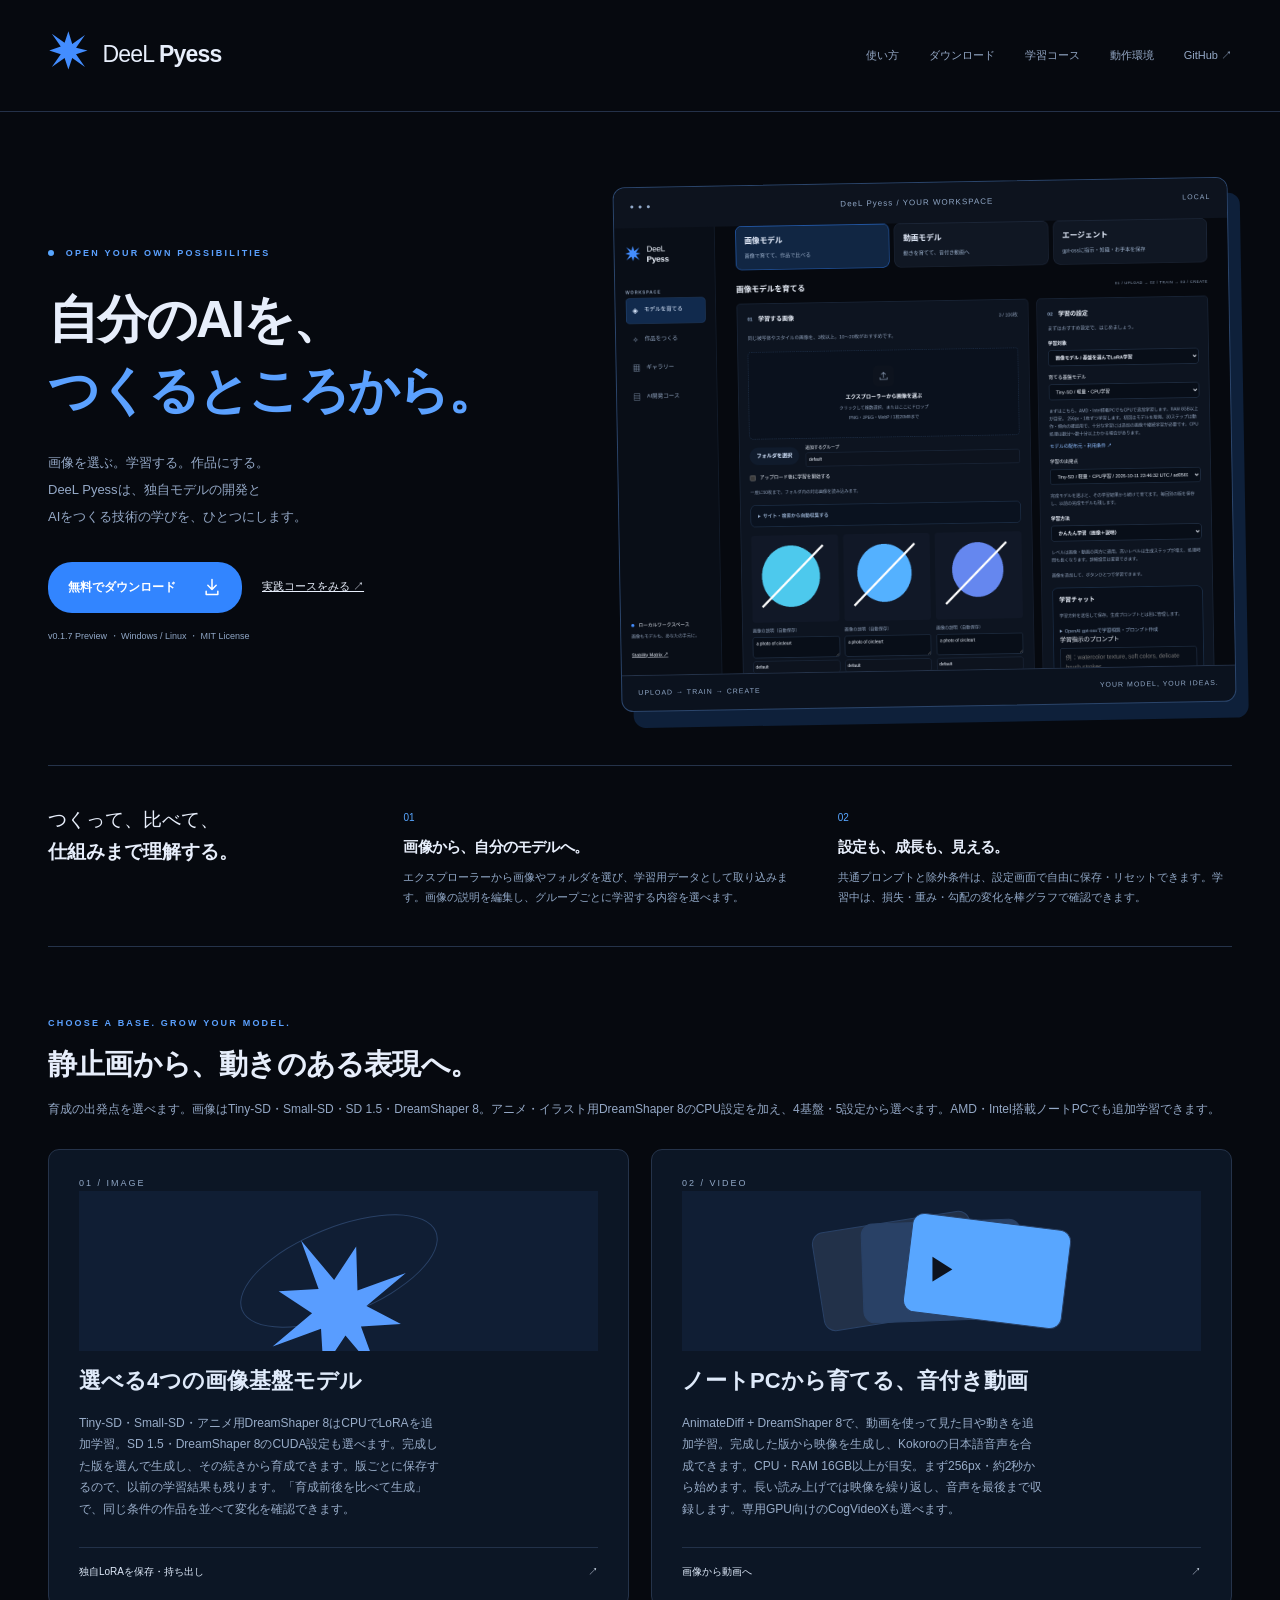
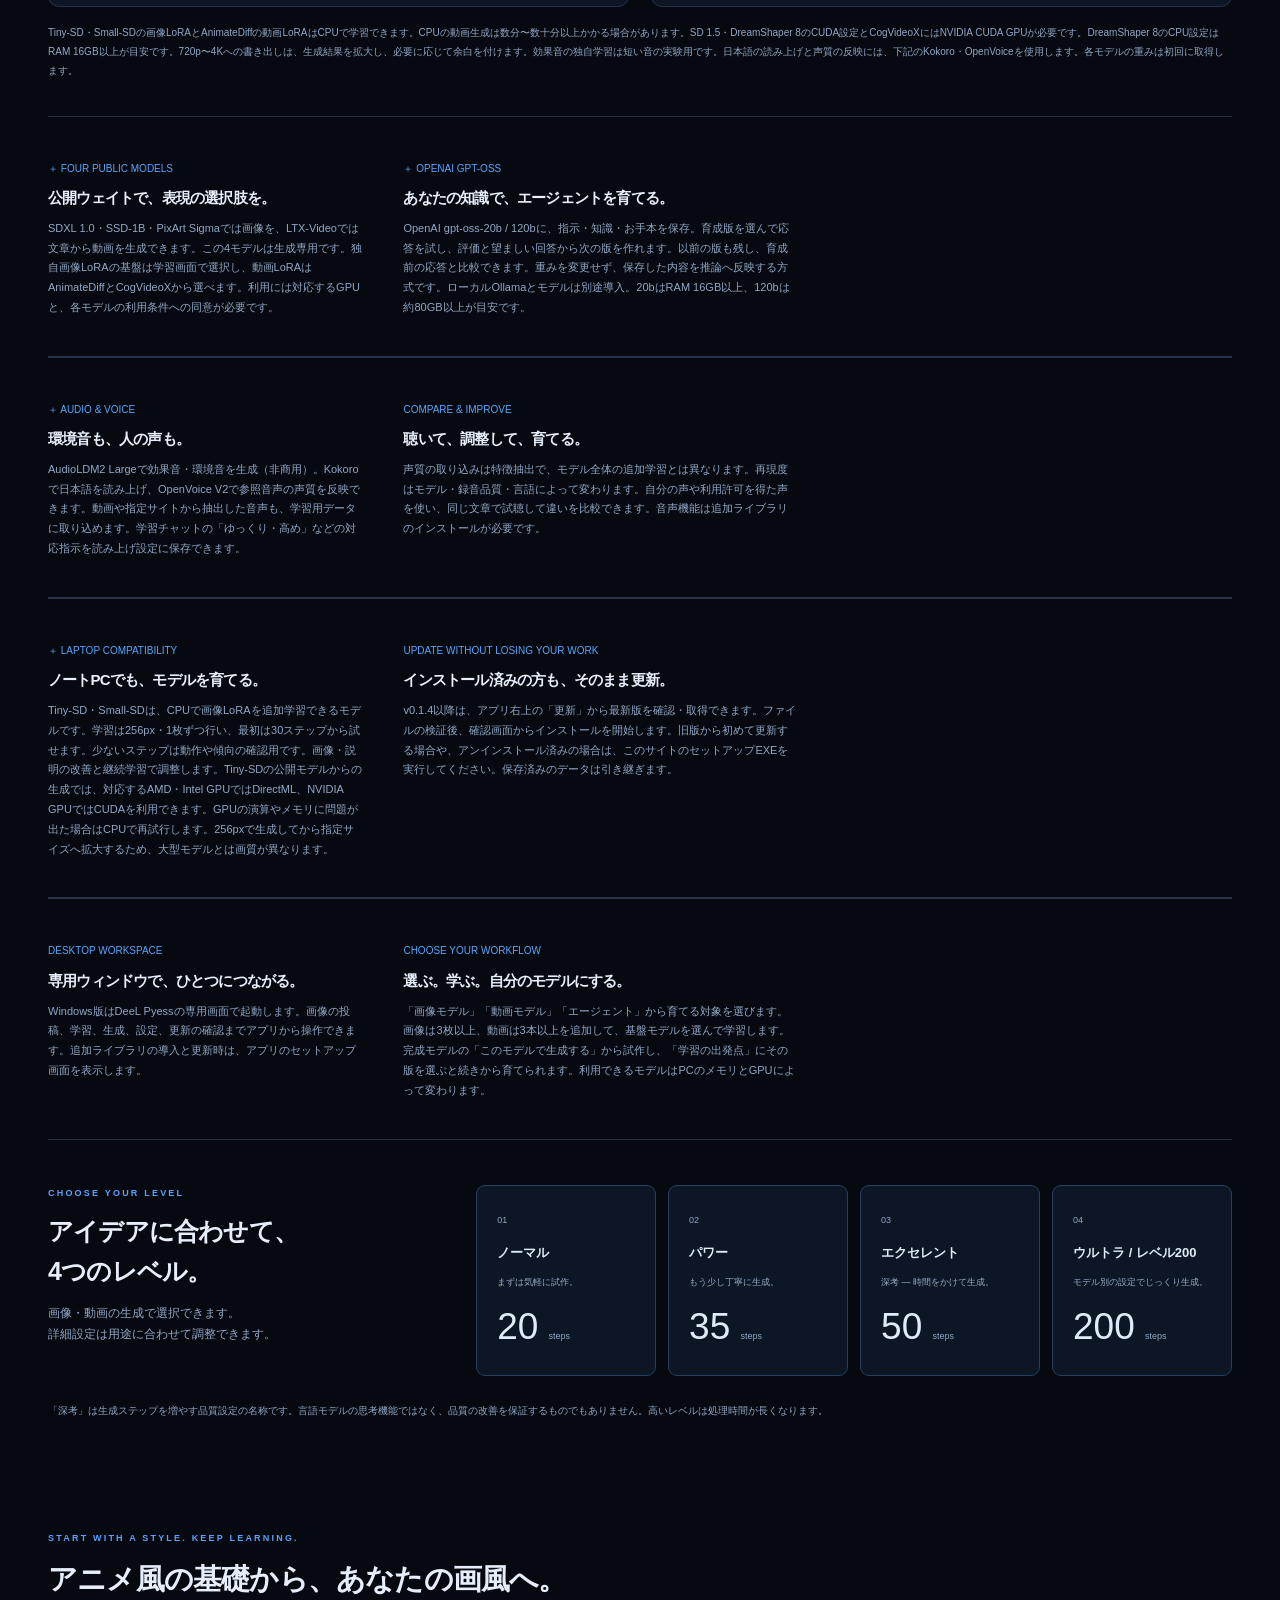
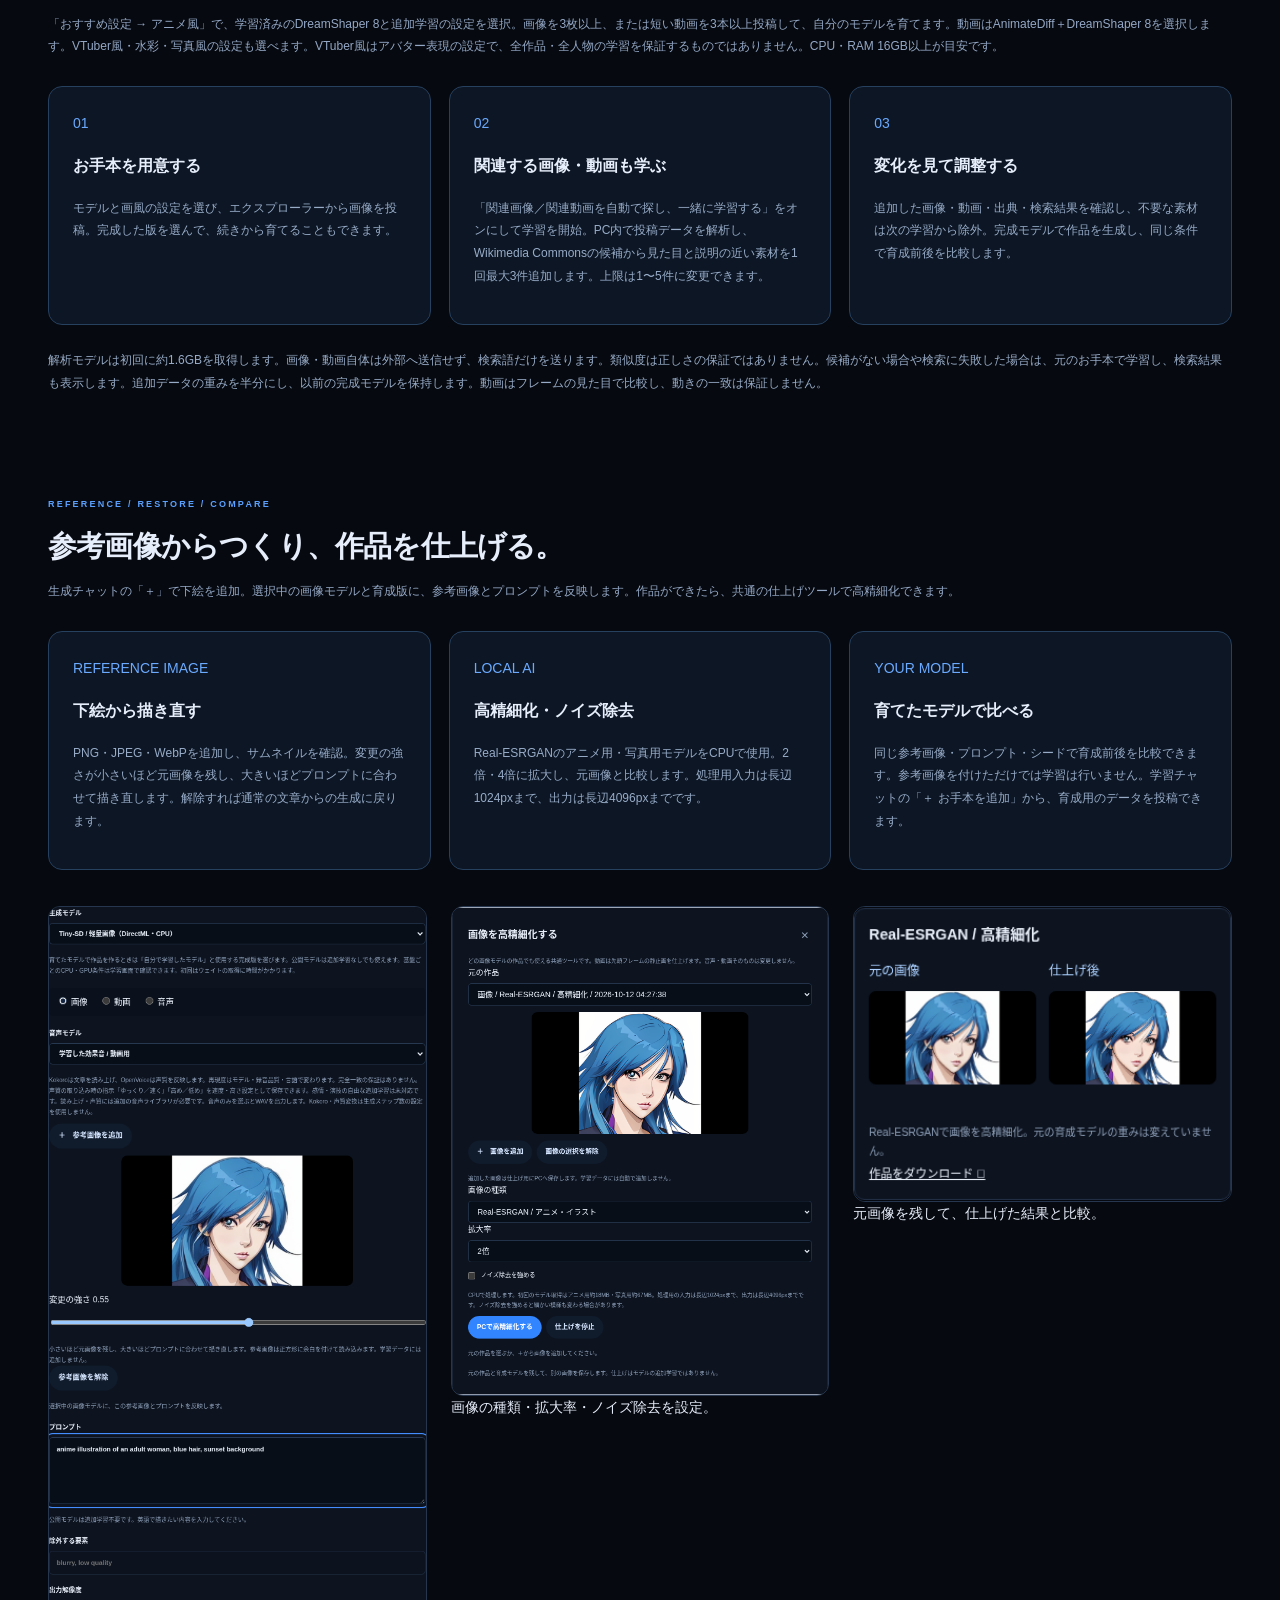
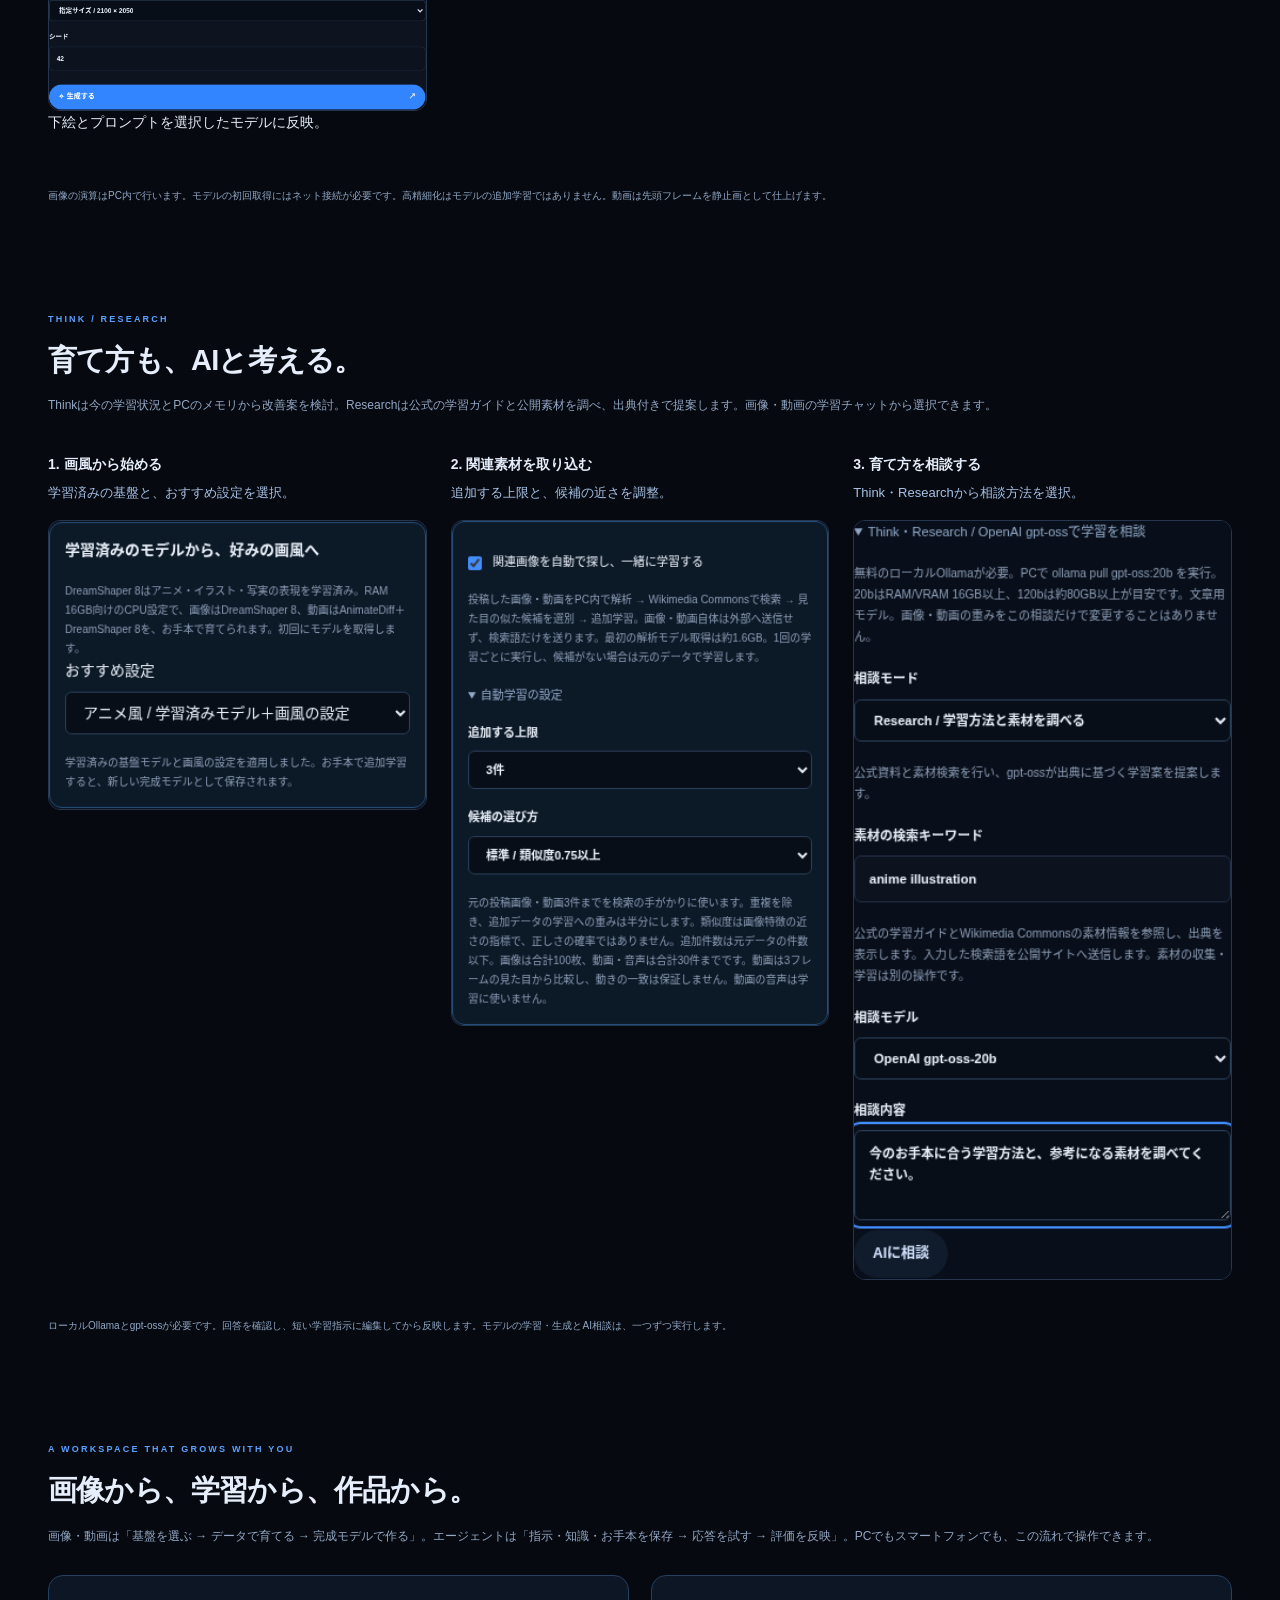
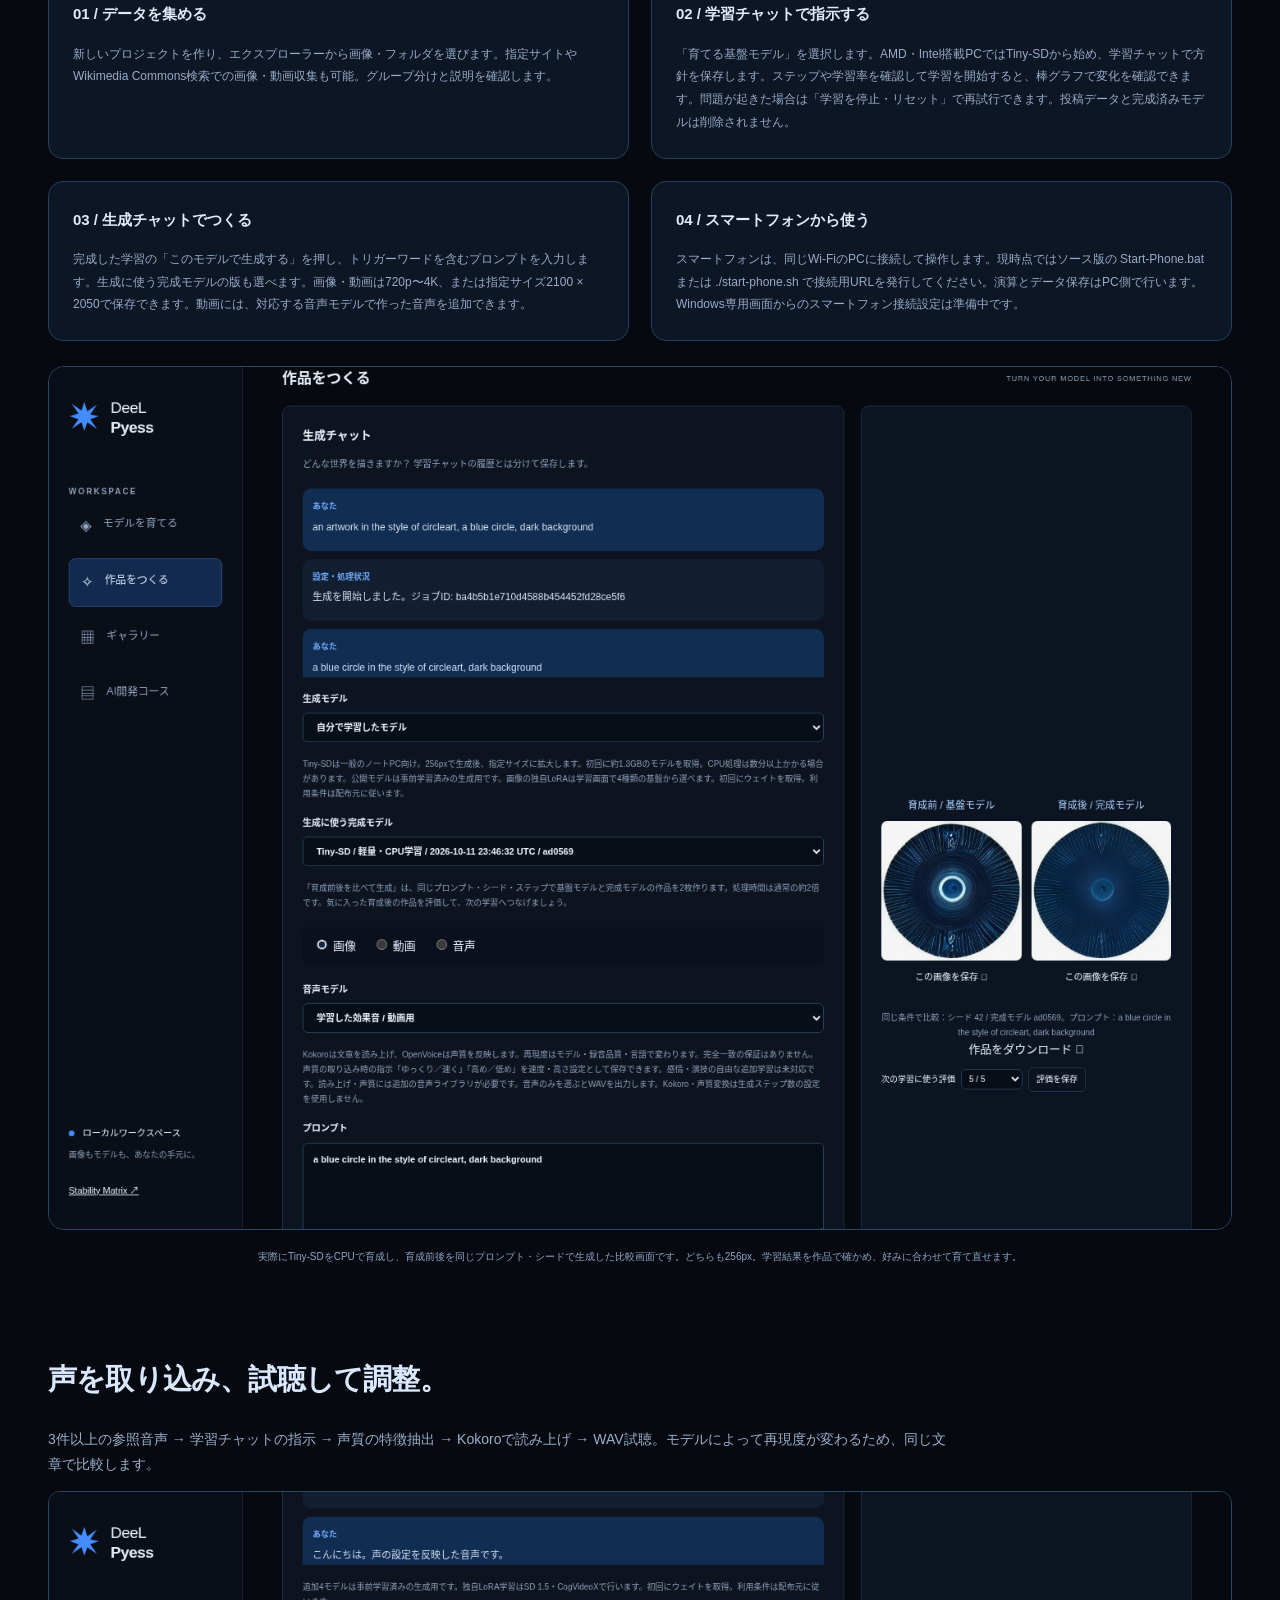
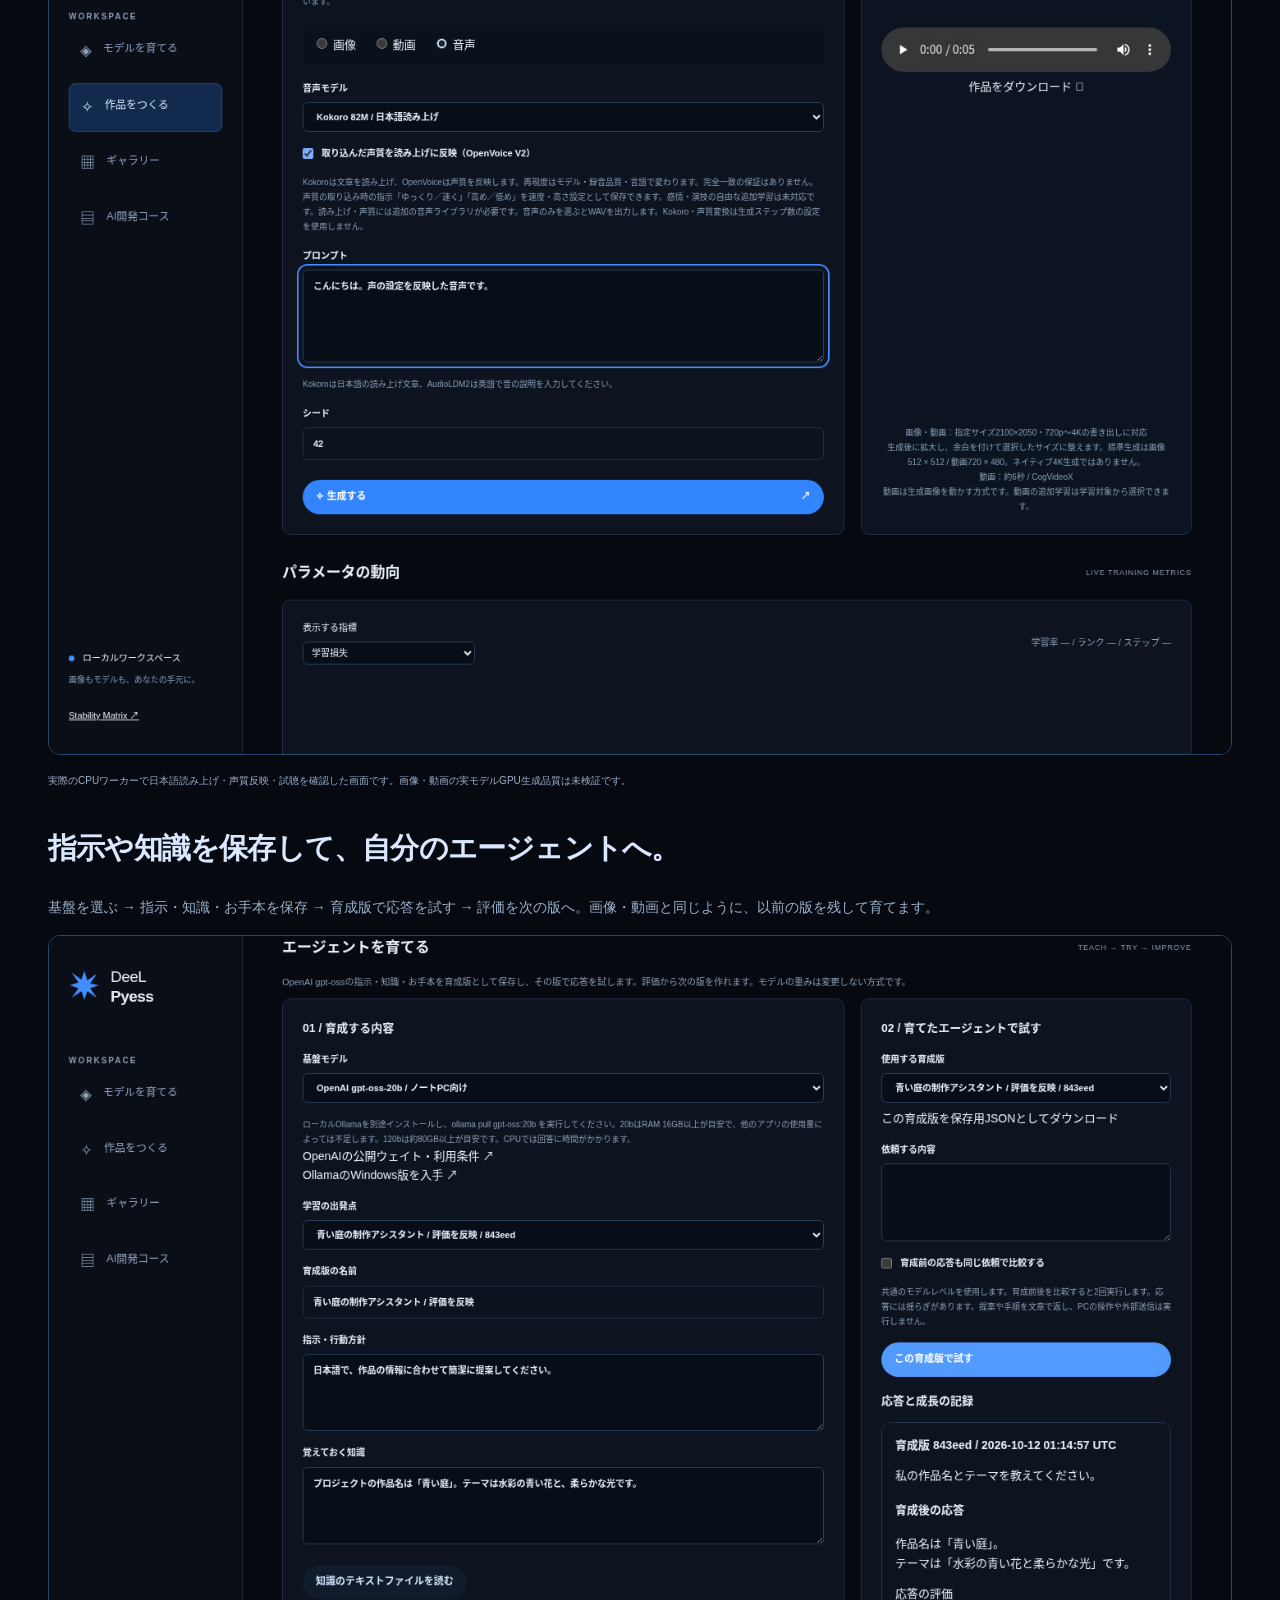
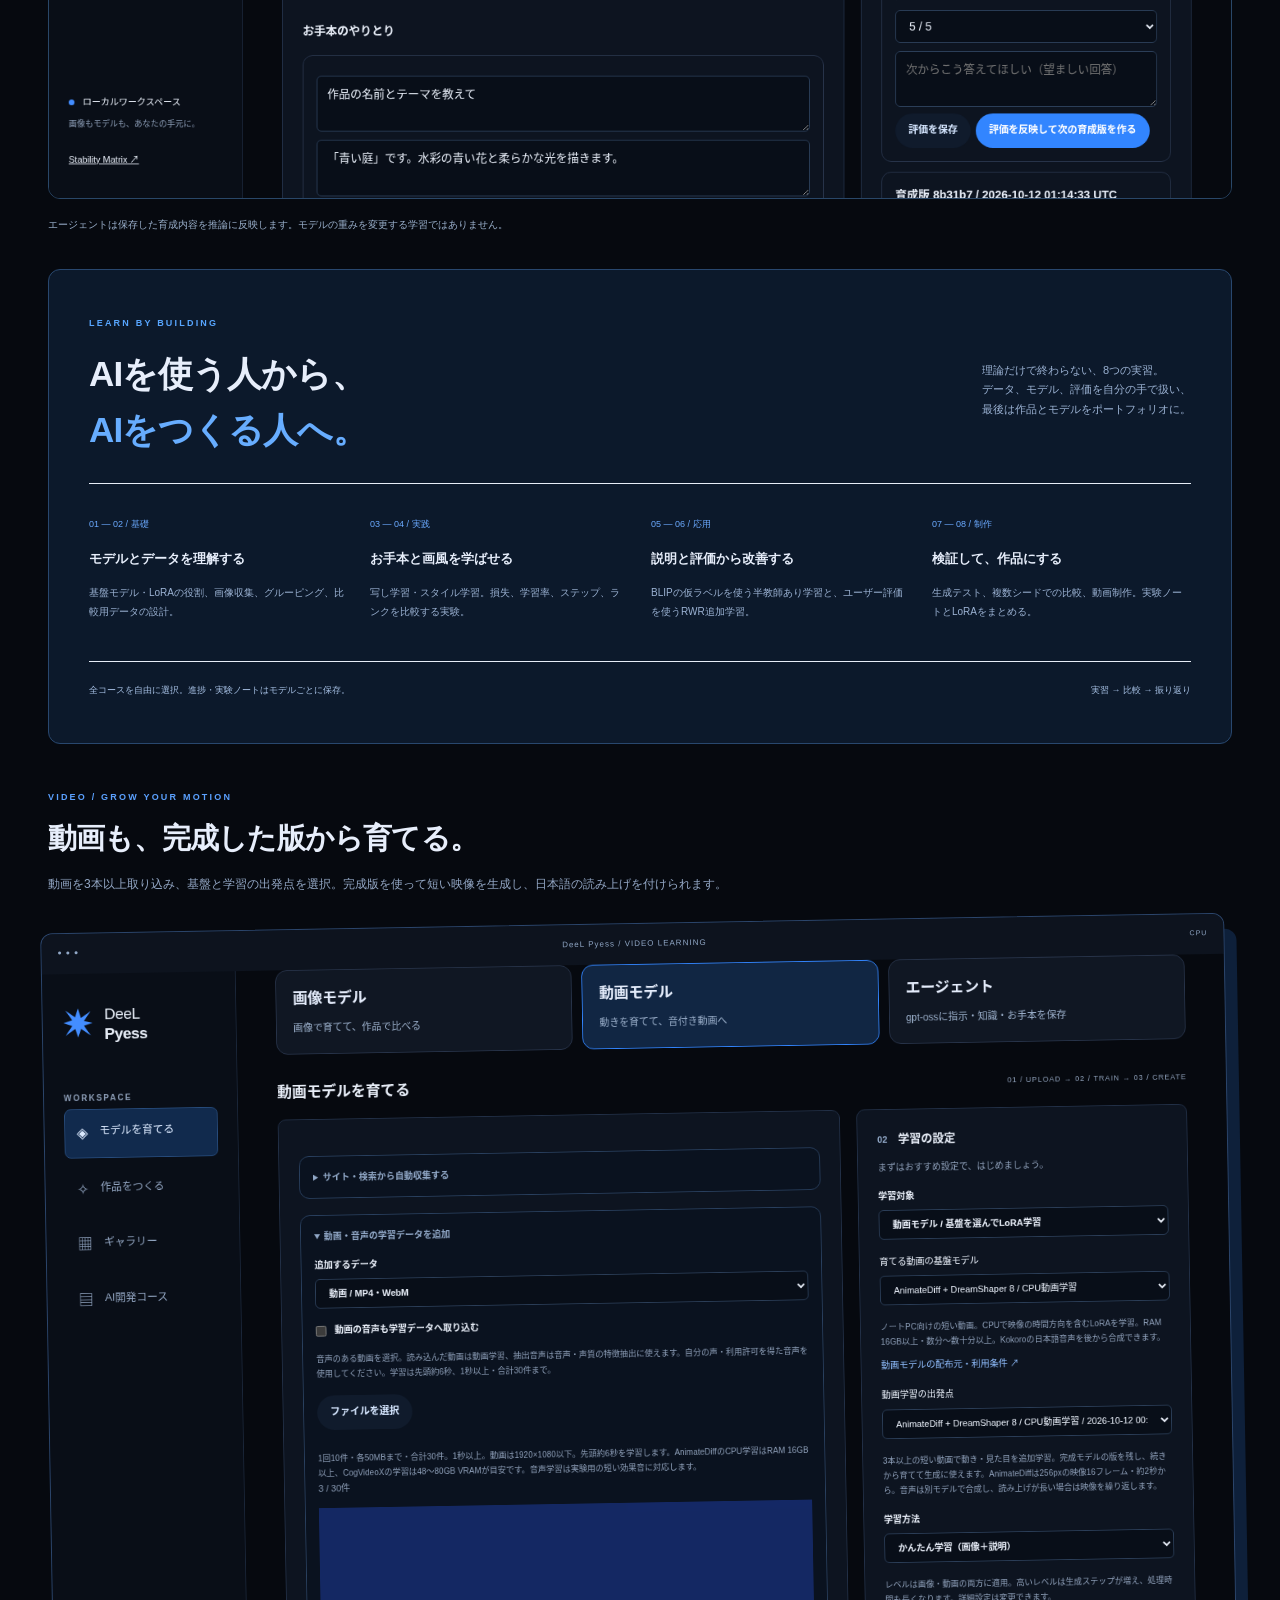
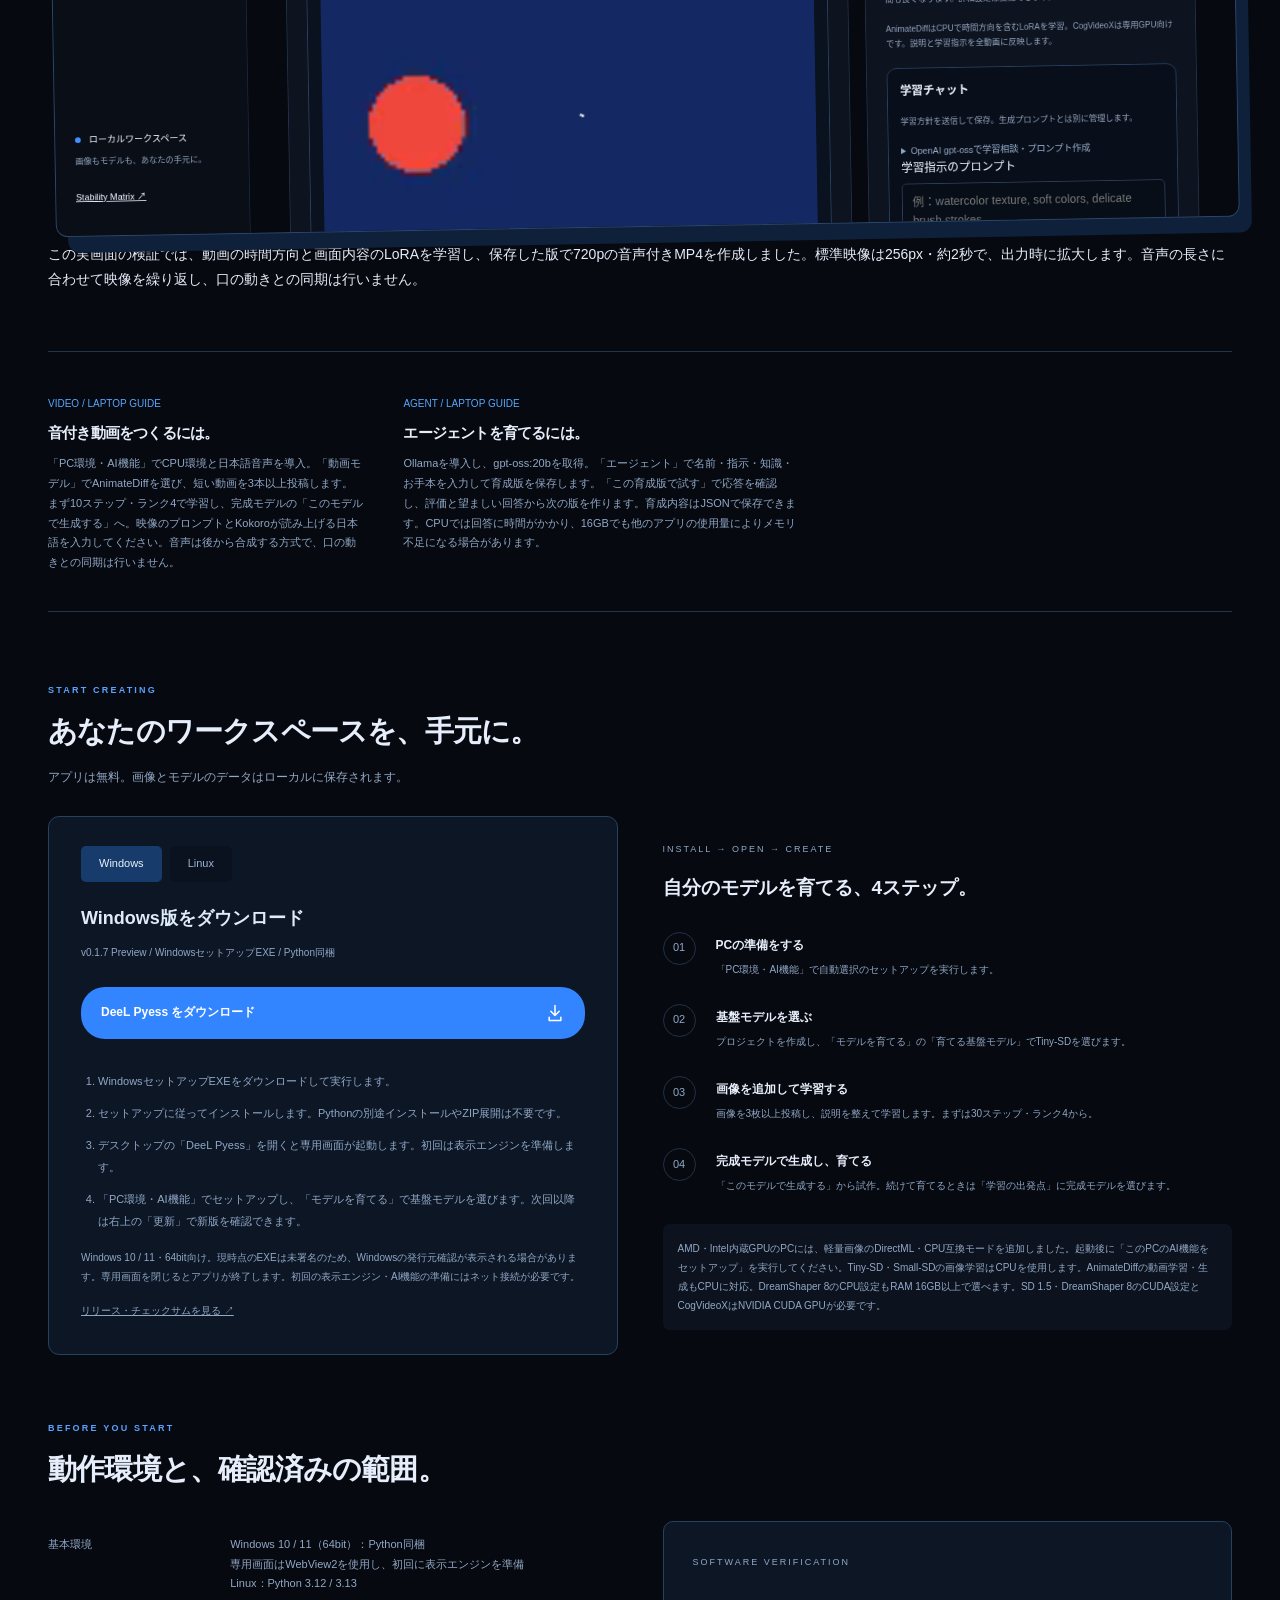
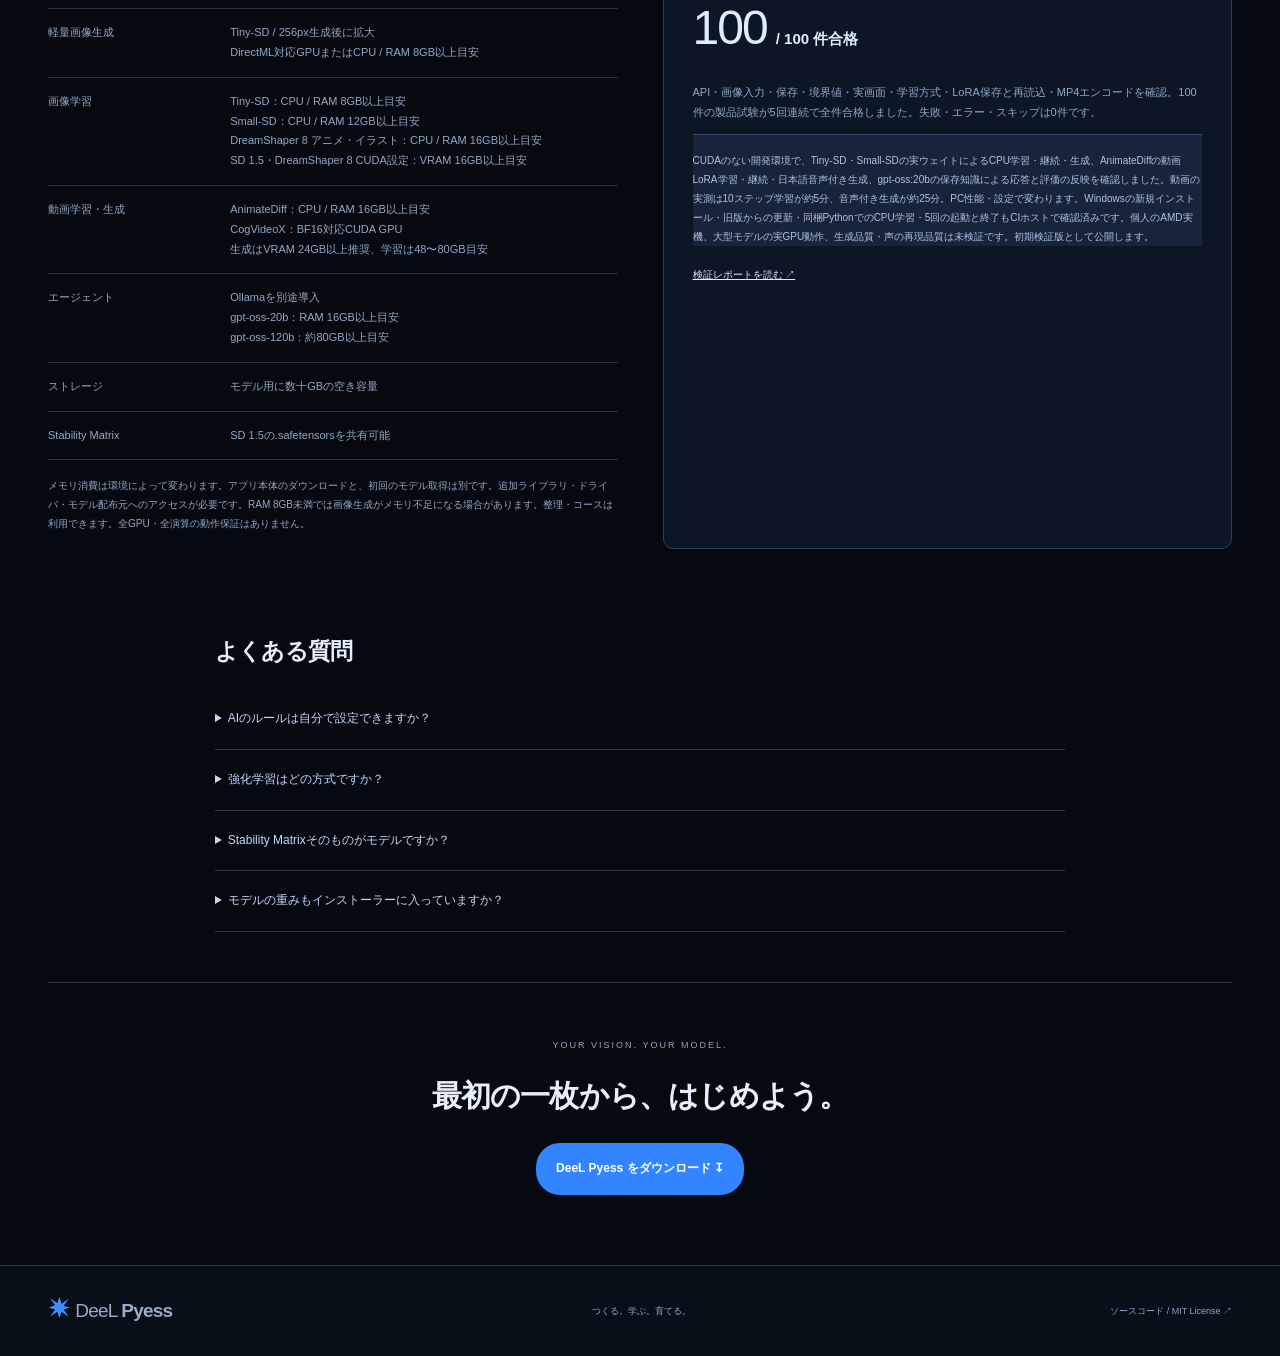
==== commit b7ef9a05: "Publish verified v0.1.7 installer and reference-image documentation" ====
--- a/website/index.html
+++ b/website/index.html
@@ -4,7 +4,7 @@
 <section class="principles"><p>つくって、比べて、<br><b>仕組みまで理解する。</b></p><div><span>01</span><h2>画像から、自分のモデルへ。</h2><p>エクスプローラーから画像やフォルダを選び、学習用データとして取り込みます。画像の説明を編集し、グループごとに学習する内容を選べます。</p></div><div><span>02</span><h2>設定も、成長も、見える。</h2><p>共通プロンプトと除外条件は、設定画面で自由に保存・リセットできます。学習中は、損失・重み・勾配の変化を棒グラフで確認できます。</p></div></section>
 <section class="models" id="models"><div class="section-heading"><div class="eyebrow">CHOOSE A BASE. GROW YOUR MODEL.</div><h2>静止画から、動きのある表現へ。</h2><p>育成の出発点を選べます。画像はTiny-SD・Small-SD・SD 1.5・DreamShaper 8。アニメ・イラスト用DreamShaper 8のCPU設定を加え、4基盤・5設定から選べます。AMD・Intel搭載ノートPCでも追加学習できます。</p></div><div class="model-grid"><article class="image-model"><div class="card-kicker">01 / IMAGE</div><div class="abstract-art" aria-hidden="true"><div class="art-ring"></div><div class="art-star"><svg class="star-symbol" aria-hidden="true" viewBox="0 0 32 32"><path d="M16 1 19 11 29 4 22 14 31 16 22 19 29 29 19 22 16 31 13 22 3 29 10 19 1 16 10 13 3 3 13 10Z"/></svg></div></div><h3>選べる4つの画像基盤モデル</h3><p>Tiny-SD・Small-SD・アニメ用DreamShaper 8はCPUでLoRAを追加学習。SD 1.5・DreamShaper 8のCUDA設定も選べます。完成した版を選んで生成し、その続きから育成できます。版ごとに保存するので、以前の学習結果も残ります。「育成前後を比べて生成」で、同じ条件の作品を並べて変化を確認できます。</p><div class="model-bottom">独自LoRAを保存・持ち出し <span>↗</span></div></article><article class="video-model"><div class="card-kicker">02 / VIDEO</div><div class="motion-art" aria-hidden="true"><span></span><span></span><span></span><b>▶</b></div><h3>ノートPCから育てる、音付き動画</h3><p>AnimateDiff + DreamShaper 8で、動画を使って見た目や動きを追加学習。完成した版から映像を生成し、Kokoroの日本語音声を合成できます。CPU・RAM 16GB以上が目安。まず256px・約2秒から始めます。長い読み上げでは映像を繰り返し、音声を最後まで収録します。専用GPU向けのCogVideoXも選べます。</p><div class="model-bottom">画像から動画へ <span>↗</span></div></article></div><p class="section-note">Tiny-SD・Small-SDの画像LoRAとAnimateDiffの動画LoRAはCPUで学習できます。CPUの動画生成は数分〜数十分以上かかる場合があります。SD 1.5・DreamShaper 8のCUDA設定とCogVideoXにはNVIDIA CUDA GPUが必要です。DreamShaper 8のCPU設定はRAM 16GB以上が目安です。720p〜4Kへの書き出しは、生成結果を拡大し、必要に応じて余白を付けます。効果音の独自学習は短い音の実験用です。日本語の読み上げと声質の反映には、下記のKokoro・OpenVoiceを使用します。各モデルの重みは初回に取得します。</p></section>
 <section class="principles"><div><span>＋ FOUR PUBLIC MODELS</span><h2>公開ウェイトで、表現の選択肢を。</h2><p>SDXL 1.0・SSD-1B・PixArt Sigmaでは画像を、LTX-Videoでは文章から動画を生成できます。この4モデルは生成専用です。独自画像LoRAの基盤は学習画面で選択し、動画LoRAはAnimateDiffとCogVideoXから選べます。利用には対応するGPUと、各モデルの利用条件への同意が必要です。</p></div><div><span>＋ OPENAI GPT-OSS</span><h2>あなたの知識で、エージェントを育てる。</h2><p>OpenAI gpt-oss-20b / 120bに、指示・知識・お手本を保存。育成版を選んで応答を試し、評価と望ましい回答から次の版を作れます。以前の版も残し、育成前の応答と比較できます。重みを変更せず、保存した内容を推論へ反映する方式です。ローカルOllamaとモデルは別途導入。20bはRAM 16GB以上、120bは約80GB以上が目安です。</p></div></section><section class="principles"><div><span>＋ AUDIO &amp; VOICE</span><h2>環境音も、人の声も。</h2><p>AudioLDM2 Largeで効果音・環境音を生成（非商用）。Kokoroで日本語を読み上げ、OpenVoice V2で参照音声の声質を反映できます。動画や指定サイトから抽出した音声も、学習用データに取り込めます。学習チャットの「ゆっくり・高め」などの対応指示を読み上げ設定に保存できます。</p></div><div><span>COMPARE &amp; IMPROVE</span><h2>聴いて、調整して、育てる。</h2><p>声質の取り込みは特徴抽出で、モデル全体の追加学習とは異なります。再現度はモデル・録音品質・言語によって変わります。自分の声や利用許可を得た声を使い、同じ文章で試聴して違いを比較できます。音声機能は追加ライブラリのインストールが必要です。</p></div></section><section class="principles"><div><span>＋ LAPTOP COMPATIBILITY</span><h2>ノートPCでも、モデルを育てる。</h2><p>Tiny-SD・Small-SDは、CPUで画像LoRAを追加学習できるモデルです。学習は256px・1枚ずつ行い、最初は30ステップから試せます。少ないステップは動作や傾向の確認用です。画像・説明の改善と継続学習で調整します。Tiny-SDの公開モデルからの生成では、対応するAMD・Intel GPUではDirectML、NVIDIA GPUではCUDAを利用できます。GPUの演算やメモリに問題が出た場合はCPUで再試行します。256pxで生成してから指定サイズへ拡大するため、大型モデルとは画質が異なります。</p></div><div><span>UPDATE WITHOUT LOSING YOUR WORK</span><h2>インストール済みの方も、そのまま更新。</h2><p>v0.1.4以降は、アプリ右上の「更新」から最新版を確認・取得できます。ファイルの検証後、確認画面からインストールを開始します。旧版から初めて更新する場合や、アンインストール済みの場合は、このサイトのセットアップEXEを実行してください。保存済みのデータは引き継ぎます。</p></div></section><section class="principles"><div><span>DESKTOP WORKSPACE</span><h2>専用ウィンドウで、ひとつにつながる。</h2><p>Windows版はDeeL Pyessの専用画面で起動します。画像の投稿、学習、生成、設定、更新の確認までアプリから操作できます。追加ライブラリの導入と更新時は、アプリのセットアップ画面を表示します。</p></div><div><span>CHOOSE YOUR WORKFLOW</span><h2>選ぶ。学ぶ。自分のモデルにする。</h2><p>「画像モデル」「動画モデル」「エージェント」から育てる対象を選びます。画像は3枚以上、動画は3本以上を追加して、基盤モデルを選んで学習します。完成モデルの「このモデルで生成する」から試作し、「学習の出発点」にその版を選ぶと続きから育てられます。利用できるモデルはPCのメモリとGPUによって変わります。</p></div></section><section class="levels"><div><div class="eyebrow">CHOOSE YOUR LEVEL</div><h2>アイデアに合わせて、<br>4つのレベル。</h2><p>画像・動画の生成で選択できます。<br>詳細設定は用途に合わせて調整できます。</p></div><div class="level-grid"><article><span>01</span><h3>ノーマル</h3><p>まずは気軽に試作。</p><b>20 <small>steps</small></b></article><article><span>02</span><h3>パワー</h3><p>もう少し丁寧に生成。</p><b>35 <small>steps</small></b></article><article><span>03</span><h3>エクセレント</h3><p>深考 — 時間をかけて生成。</p><b>50 <small>steps</small></b></article><article><span>04</span><h3>ウルトラ / レベル200</h3><p>モデル別の設定でじっくり生成。</p><b>200 <small>steps</small></b></article></div><p class="section-note">「深考」は生成ステップを増やす品質設定の名称です。言語モデルの思考機能ではなく、品質の改善を保証するものでもありません。高いレベルは処理時間が長くなります。</p></section>
-<section class="usage" id="related-learning"><div class="section-heading"><div class="eyebrow">START WITH A STYLE. KEEP LEARNING.</div><h2>アニメ風の基礎から、あなたの画風へ。</h2><p>「おすすめ設定 → アニメ風」で、学習済みのDreamShaper 8と追加学習の設定を選択。画像を3枚以上、または短い動画を3本以上投稿して、自分のモデルを育てます。動画はAnimateDiff＋DreamShaper 8を選択します。VTuber風・水彩・写真風の設定も選べます。VTuber風はアバター表現の設定で、全作品・全人物の学習を保証するものではありません。CPU・RAM 16GB以上が目安です。</p></div><div class="related-steps"><article><span>01</span><h3>お手本を用意する</h3><p>モデルと画風の設定を選び、エクスプローラーから画像を投稿。完成した版を選んで、続きから育てることもできます。</p></article><article><span>02</span><h3>関連する画像・動画も学ぶ</h3><p>「関連画像／関連動画を自動で探し、一緒に学習する」をオンにして学習を開始。PC内で投稿データを解析し、Wikimedia Commonsの候補から見た目と説明の近い素材を1回最大3件追加します。上限は1〜5件に変更できます。</p></article><article><span>03</span><h3>変化を見て調整する</h3><p>追加した画像・動画・出典・検索結果を確認し、不要な素材は次の学習から除外。完成モデルで作品を生成し、同じ条件で育成前後を比較します。</p></article></div><p class="hint">解析モデルは初回に約1.6GBを取得します。画像・動画自体は外部へ送信せず、検索語だけを送ります。類似度は正しさの保証ではありません。候補がない場合や検索に失敗した場合は、元のお手本で学習し、検索結果も表示します。追加データの重みを半分にし、以前の完成モデルを保持します。動画はフレームの見た目で比較し、動きの一致は保証しません。</p></section><section class="usage" id="finishing"><div class="section-heading"><div class="eyebrow">REFERENCE / RESTORE / COMPARE</div><h2>参考画像からつくり、作品を仕上げる。</h2><p>生成チャットの「＋」で下絵を追加。選択中の画像モデルと育成版に、参考画像とプロンプトを反映します。作品ができたら、共通の仕上げツールで高精細化できます。</p></div><div class="related-steps"><article><span>REFERENCE IMAGE</span><h3>下絵から描き直す</h3><p>PNG・JPEG・WebPを追加し、サムネイルを確認。変更の強さが小さいほど元画像を残し、大きいほどプロンプトに合わせて描き直します。解除すれば通常の文章からの生成に戻ります。</p></article><article><span>LOCAL AI</span><h3>高精細化・ノイズ除去</h3><p>Real-ESRGANのアニメ用・写真用モデルをCPUで使用。2倍・4倍に拡大し、元画像と比較します。処理用入力は長辺1024pxまで、出力は長辺4096pxまでです。</p></article><article><span>YOUR MODEL</span><h3>育てたモデルで比べる</h3><p>同じ参考画像・プロンプト・シードで育成前後を比較できます。参考画像を付けただけでは学習は行いません。学習チャットの「＋ お手本を追加」から、育成用のデータを投稿できます。</p></article></div><div class="feature-screens"><figure><img src="app-finishing.png" alt="PC内のReal-ESRGANで高精細化する設定画面" loading="lazy"><figcaption>画像の種類・拡大率・ノイズ除去を設定。</figcaption></figure><figure><img src="app-enhancement.png" alt="実際のReal-ESRGAN処理前後を並べた比較" loading="lazy"><figcaption>元画像を残して、仕上げた結果と比較。</figcaption></figure></div><p class="section-note">画像の演算はPC内で行います。モデルの初回取得にはネット接続が必要です。高精細化はモデルの追加学習ではありません。動画は先頭フレームを静止画として仕上げます。</p></section><section class="usage" id="learning-advice"><div class="section-heading"><div class="eyebrow">THINK / RESEARCH</div><h2>育て方も、AIと考える。</h2><p>Thinkは今の学習状況とPCのメモリから改善案を検討。Researchは公式の学習ガイドと公開素材を調べ、出典付きで提案します。画像・動画の学習チャットから選択できます。</p></div><div class="feature-screens"><figure><figcaption><b>1. 画風から始める</b><span>学習済みの基盤と、おすすめ設定を選択。</span></figcaption><img src="app-presets.png" width="353" height="270" alt="アニメ風を選んだ実際の学習設定画面" loading="lazy"></figure><figure><figcaption><b>2. 関連素材を取り込む</b><span>追加する上限と、候補の近さを調整。</span></figcaption><img src="app-related.png" width="353" height="472" alt="関連画像の自動学習を有効にした実際の設定画面" loading="lazy"></figure><figure><figcaption><b>3. 育て方を相談する</b><span>Think・Researchから相談方法を選択。</span></figcaption><img src="app-research.png" width="321" height="646" alt="Researchモードで学習方法と素材を相談する実際の画面" loading="lazy"></figure></div><p class="section-note">ローカルOllamaとgpt-ossが必要です。回答を確認し、短い学習指示に編集してから反映します。モデルの学習・生成とAI相談は、一つずつ実行します。</p></section><section class="usage" id="usage"><div class="section-heading"><div class="eyebrow">A WORKSPACE THAT GROWS WITH YOU</div><h2>画像から、学習から、作品から。</h2><p>画像・動画は「基盤を選ぶ → データで育てる → 完成モデルで作る」。エージェントは「指示・知識・お手本を保存 → 応答を試す → 評価を反映」。PCでもスマートフォンでも、この流れで操作できます。</p></div><div class="usage-grid"><article><b>01 / データを集める</b><p>新しいプロジェクトを作り、エクスプローラーから画像・フォルダを選びます。指定サイトやWikimedia Commons検索での画像・動画収集も可能。グループ分けと説明を確認します。</p></article><article><b>02 / 学習チャットで指示する</b><p>「育てる基盤モデル」を選択します。AMD・Intel搭載PCではTiny-SDから始め、学習チャットで方針を保存します。ステップや学習率を確認して学習を開始すると、棒グラフで変化を確認できます。問題が起きた場合は「学習を停止・リセット」で再試行できます。投稿データと完成済みモデルは削除されません。</p></article><article><b>03 / 生成チャットでつくる</b><p>完成した学習の「このモデルで生成する」を押し、トリガーワードを含むプロンプトを入力します。生成に使う完成モデルの版も選べます。画像・動画は720p〜4K、または指定サイズ2100 × 2050で保存できます。動画には、対応する音声モデルで作った音声を追加できます。</p></article><article><b>04 / スマートフォンから使う</b><p>スマートフォンは、同じWi-FiのPCに接続して操作します。現時点ではソース版の Start-Phone.bat または ./start-phone.sh で接続用URLを発行してください。演算とデータ保存はPC側で行います。Windows専用画面からのスマートフォン接続設定は準備中です。</p></article></div><div class="usage-screen"><img src="app-generate.png" alt="学習チャットと分離した生成チャット。画像・動画と4K出力を選ぶ実際のアプリ画面" loading="lazy"><p>実際にTiny-SDをCPUで育成し、育成前後を同じプロンプト・シードで生成した比較画面です。どちらも256px。学習結果を作品で確かめ、好みに合わせて育て直せます。</p></div></section><section class="voice-screen"><h2>声を取り込み、試聴して調整。</h2><p>3件以上の参照音声 → 学習チャットの指示 → 声質の特徴抽出 → Kokoroで読み上げ → WAV試聴。モデルによって再現度が変わるため、同じ文章で比較します。</p><img src="app-voice.png" alt="KokoroとOpenVoiceで生成した実際の音声をアプリで試聴する画面" width="1440" height="1050" loading="lazy"><p class="section-note">実際のCPUワーカーで日本語読み上げ・声質反映・試聴を確認した画面です。画像・動画の実モデルGPU生成品質は未検証です。</p></section><section class="voice-screen"><h2>指示や知識を保存して、自分のエージェントへ。</h2><p>基盤を選ぶ → 指示・知識・お手本を保存 → 育成版で応答を試す → 評価を次の版へ。画像・動画と同じように、以前の版を残して育てます。</p><img src="app-agent.png" alt="gpt-ossの育成版に指示・知識・お手本を保存する実際のエージェント画面" width="1440" height="1050" loading="lazy"><p class="section-note">エージェントは保存した育成内容を推論に反映します。モデルの重みを変更する学習ではありません。</p></section><section class="course" id="course"><div class="course-top"><div><div class="eyebrow">LEARN BY BUILDING</div><h2>AIを使う人から、<br><em>AIをつくる人へ。</em></h2></div><p>理論だけで終わらない、8つの実習。<br>データ、モデル、評価を自分の手で扱い、<br>最後は作品とモデルをポートフォリオに。</p></div><div class="curriculum"><article><span>01 — 02 / 基礎</span><h3>モデルとデータを理解する</h3><p>基盤モデル・LoRAの役割、画像収集、グルーピング、比較用データの設計。</p></article><article><span>03 — 04 / 実践</span><h3>お手本と画風を学ばせる</h3><p>写し学習・スタイル学習。損失、学習率、ステップ、ランクを比較する実験。</p></article><article><span>05 — 06 / 応用</span><h3>説明と評価から改善する</h3><p>BLIPの仮ラベルを使う半教師あり学習と、ユーザー評価を使うRWR追加学習。</p></article><article><span>07 — 08 / 制作</span><h3>検証して、作品にする</h3><p>生成テスト、複数シードでの比較、動画制作。実験ノートとLoRAをまとめる。</p></article></div><div class="course-foot">全コースを自由に選択。進捗・実験ノートはモデルごとに保存。<span>実習 → 比較 → 振り返り</span></div></section>
+<section class="usage" id="related-learning"><div class="section-heading"><div class="eyebrow">START WITH A STYLE. KEEP LEARNING.</div><h2>アニメ風の基礎から、あなたの画風へ。</h2><p>「おすすめ設定 → アニメ風」で、学習済みのDreamShaper 8と追加学習の設定を選択。画像を3枚以上、または短い動画を3本以上投稿して、自分のモデルを育てます。動画はAnimateDiff＋DreamShaper 8を選択します。VTuber風・水彩・写真風の設定も選べます。VTuber風はアバター表現の設定で、全作品・全人物の学習を保証するものではありません。CPU・RAM 16GB以上が目安です。</p></div><div class="related-steps"><article><span>01</span><h3>お手本を用意する</h3><p>モデルと画風の設定を選び、エクスプローラーから画像を投稿。完成した版を選んで、続きから育てることもできます。</p></article><article><span>02</span><h3>関連する画像・動画も学ぶ</h3><p>「関連画像／関連動画を自動で探し、一緒に学習する」をオンにして学習を開始。PC内で投稿データを解析し、Wikimedia Commonsの候補から見た目と説明の近い素材を1回最大3件追加します。上限は1〜5件に変更できます。</p></article><article><span>03</span><h3>変化を見て調整する</h3><p>追加した画像・動画・出典・検索結果を確認し、不要な素材は次の学習から除外。完成モデルで作品を生成し、同じ条件で育成前後を比較します。</p></article></div><p class="hint">解析モデルは初回に約1.6GBを取得します。画像・動画自体は外部へ送信せず、検索語だけを送ります。類似度は正しさの保証ではありません。候補がない場合や検索に失敗した場合は、元のお手本で学習し、検索結果も表示します。追加データの重みを半分にし、以前の完成モデルを保持します。動画はフレームの見た目で比較し、動きの一致は保証しません。</p></section><section class="usage" id="finishing"><div class="section-heading"><div class="eyebrow">REFERENCE / RESTORE / COMPARE</div><h2>参考画像からつくり、作品を仕上げる。</h2><p>生成チャットの「＋」で下絵を追加。選択中の画像モデルと育成版に、参考画像とプロンプトを反映します。作品ができたら、共通の仕上げツールで高精細化できます。</p></div><div class="related-steps"><article><span>REFERENCE IMAGE</span><h3>下絵から描き直す</h3><p>PNG・JPEG・WebPを追加し、サムネイルを確認。変更の強さが小さいほど元画像を残し、大きいほどプロンプトに合わせて描き直します。解除すれば通常の文章からの生成に戻ります。</p></article><article><span>LOCAL AI</span><h3>高精細化・ノイズ除去</h3><p>Real-ESRGANのアニメ用・写真用モデルをCPUで使用。2倍・4倍に拡大し、元画像と比較します。処理用入力は長辺1024pxまで、出力は長辺4096pxまでです。</p></article><article><span>YOUR MODEL</span><h3>育てたモデルで比べる</h3><p>同じ参考画像・プロンプト・シードで育成前後を比較できます。参考画像を付けただけでは学習は行いません。学習チャットの「＋ お手本を追加」から、育成用のデータを投稿できます。</p></article></div><div class="feature-screens"><figure><img src="app-reference.png" alt="生成欄の＋から参考画像を追加し、変更の強さを設定する実際の画面" loading="lazy"><figcaption>下絵とプロンプトを選択したモデルに反映。</figcaption></figure><figure><img src="app-finishing.png" alt="PC内のReal-ESRGANで高精細化する設定画面" loading="lazy"><figcaption>画像の種類・拡大率・ノイズ除去を設定。</figcaption></figure><figure><img src="app-enhancement.png" alt="実際のReal-ESRGAN処理前後を並べた比較" loading="lazy"><figcaption>元画像を残して、仕上げた結果と比較。</figcaption></figure></div><p class="section-note">画像の演算はPC内で行います。モデルの初回取得にはネット接続が必要です。高精細化はモデルの追加学習ではありません。動画は先頭フレームを静止画として仕上げます。</p></section><section class="usage" id="learning-advice"><div class="section-heading"><div class="eyebrow">THINK / RESEARCH</div><h2>育て方も、AIと考える。</h2><p>Thinkは今の学習状況とPCのメモリから改善案を検討。Researchは公式の学習ガイドと公開素材を調べ、出典付きで提案します。画像・動画の学習チャットから選択できます。</p></div><div class="feature-screens"><figure><figcaption><b>1. 画風から始める</b><span>学習済みの基盤と、おすすめ設定を選択。</span></figcaption><img src="app-presets.png" width="353" height="270" alt="アニメ風を選んだ実際の学習設定画面" loading="lazy"></figure><figure><figcaption><b>2. 関連素材を取り込む</b><span>追加する上限と、候補の近さを調整。</span></figcaption><img src="app-related.png" width="353" height="472" alt="関連画像の自動学習を有効にした実際の設定画面" loading="lazy"></figure><figure><figcaption><b>3. 育て方を相談する</b><span>Think・Researchから相談方法を選択。</span></figcaption><img src="app-research.png" width="321" height="646" alt="Researchモードで学習方法と素材を相談する実際の画面" loading="lazy"></figure></div><p class="section-note">ローカルOllamaとgpt-ossが必要です。回答を確認し、短い学習指示に編集してから反映します。モデルの学習・生成とAI相談は、一つずつ実行します。</p></section><section class="usage" id="usage"><div class="section-heading"><div class="eyebrow">A WORKSPACE THAT GROWS WITH YOU</div><h2>画像から、学習から、作品から。</h2><p>画像・動画は「基盤を選ぶ → データで育てる → 完成モデルで作る」。エージェントは「指示・知識・お手本を保存 → 応答を試す → 評価を反映」。PCでもスマートフォンでも、この流れで操作できます。</p></div><div class="usage-grid"><article><b>01 / データを集める</b><p>新しいプロジェクトを作り、エクスプローラーから画像・フォルダを選びます。指定サイトやWikimedia Commons検索での画像・動画収集も可能。グループ分けと説明を確認します。</p></article><article><b>02 / 学習チャットで指示する</b><p>「育てる基盤モデル」を選択します。AMD・Intel搭載PCではTiny-SDから始め、学習チャットで方針を保存します。ステップや学習率を確認して学習を開始すると、棒グラフで変化を確認できます。問題が起きた場合は「学習を停止・リセット」で再試行できます。投稿データと完成済みモデルは削除されません。</p></article><article><b>03 / 生成チャットでつくる</b><p>完成した学習の「このモデルで生成する」を押し、トリガーワードを含むプロンプトを入力します。生成に使う完成モデルの版も選べます。画像・動画は720p〜4K、または指定サイズ2100 × 2050で保存できます。動画には、対応する音声モデルで作った音声を追加できます。</p></article><article><b>04 / スマートフォンから使う</b><p>スマートフォンは、同じWi-FiのPCに接続して操作します。現時点ではソース版の Start-Phone.bat または ./start-phone.sh で接続用URLを発行してください。演算とデータ保存はPC側で行います。Windows専用画面からのスマートフォン接続設定は準備中です。</p></article></div><div class="usage-screen"><img src="app-generate.png" alt="学習チャットと分離した生成チャット。画像・動画と4K出力を選ぶ実際のアプリ画面" loading="lazy"><p>実際にTiny-SDをCPUで育成し、育成前後を同じプロンプト・シードで生成した比較画面です。どちらも256px。学習結果を作品で確かめ、好みに合わせて育て直せます。</p></div></section><section class="voice-screen"><h2>声を取り込み、試聴して調整。</h2><p>3件以上の参照音声 → 学習チャットの指示 → 声質の特徴抽出 → Kokoroで読み上げ → WAV試聴。モデルによって再現度が変わるため、同じ文章で比較します。</p><img src="app-voice.png" alt="KokoroとOpenVoiceで生成した実際の音声をアプリで試聴する画面" width="1440" height="1050" loading="lazy"><p class="section-note">実際のCPUワーカーで日本語読み上げ・声質反映・試聴を確認した画面です。画像・動画の実モデルGPU生成品質は未検証です。</p></section><section class="voice-screen"><h2>指示や知識を保存して、自分のエージェントへ。</h2><p>基盤を選ぶ → 指示・知識・お手本を保存 → 育成版で応答を試す → 評価を次の版へ。画像・動画と同じように、以前の版を残して育てます。</p><img src="app-agent.png" alt="gpt-ossの育成版に指示・知識・お手本を保存する実際のエージェント画面" width="1440" height="1050" loading="lazy"><p class="section-note">エージェントは保存した育成内容を推論に反映します。モデルの重みを変更する学習ではありません。</p></section><section class="course" id="course"><div class="course-top"><div><div class="eyebrow">LEARN BY BUILDING</div><h2>AIを使う人から、<br><em>AIをつくる人へ。</em></h2></div><p>理論だけで終わらない、8つの実習。<br>データ、モデル、評価を自分の手で扱い、<br>最後は作品とモデルをポートフォリオに。</p></div><div class="curriculum"><article><span>01 — 02 / 基礎</span><h3>モデルとデータを理解する</h3><p>基盤モデル・LoRAの役割、画像収集、グルーピング、比較用データの設計。</p></article><article><span>03 — 04 / 実践</span><h3>お手本と画風を学ばせる</h3><p>写し学習・スタイル学習。損失、学習率、ステップ、ランクを比較する実験。</p></article><article><span>05 — 06 / 応用</span><h3>説明と評価から改善する</h3><p>BLIPの仮ラベルを使う半教師あり学習と、ユーザー評価を使うRWR追加学習。</p></article><article><span>07 — 08 / 制作</span><h3>検証して、作品にする</h3><p>生成テスト、複数シードでの比較、動画制作。実験ノートとLoRAをまとめる。</p></article></div><div class="course-foot">全コースを自由に選択。進捗・実験ノートはモデルごとに保存。<span>実習 → 比較 → 振り返り</span></div></section>
 <section class="usage"><div class="section-heading"><div class="eyebrow">VIDEO / GROW YOUR MOTION</div><h2>動画も、完成した版から育てる。</h2><p>動画を3本以上取り込み、基盤と学習の出発点を選択。完成版を使って短い映像を生成し、日本語の読み上げを付けられます。</p></div><div class="product-window"><div class="window-top"><span>● ● ●</span><b>DeeL Pyess / VIDEO LEARNING</b><span>CPU</span></div><img src="app-video.png" alt="実際に2回のCPU学習を完了した動画モデルの育成画面。継続学習する完成版を選択できます" width="1440" height="1050" loading="lazy"></div><p class="model-note">この実画面の検証では、動画の時間方向と画面内容のLoRAを学習し、保存した版で720pの音声付きMP4を作成しました。標準映像は256px・約2秒で、出力時に拡大します。音声の長さに合わせて映像を繰り返し、口の動きとの同期は行いません。</p></section><section class="principles"><div><span>VIDEO / LAPTOP GUIDE</span><h2>音付き動画をつくるには。</h2><p>「PC環境・AI機能」でCPU環境と日本語音声を導入。「動画モデル」でAnimateDiffを選び、短い動画を3本以上投稿します。まず10ステップ・ランク4で学習し、完成モデルの「このモデルで生成する」へ。映像のプロンプトとKokoroが読み上げる日本語を入力してください。音声は後から合成する方式で、口の動きとの同期は行いません。</p></div><div><span>AGENT / LAPTOP GUIDE</span><h2>エージェントを育てるには。</h2><p>Ollamaを導入し、gpt-oss:20bを取得。「エージェント」で名前・指示・知識・お手本を入力して育成版を保存します。「この育成版で試す」で応答を確認し、評価と望ましい回答から次の版を作ります。育成内容はJSONで保存できます。CPUでは回答に時間がかかり、16GBでも他のアプリの使用量によりメモリ不足になる場合があります。</p></div></section><section class="download" id="download"><div class="section-heading"><div class="eyebrow">START CREATING</div><h2>あなたのワークスペースを、手元に。</h2><p>アプリは無料。画像とモデルのデータはローカルに保存されます。</p></div><div class="download-layout"><article class="download-card"><div class="os-tabs" role="tablist" aria-label="インストールするOS"><button role="tab" aria-selected="true" data-os="windows">Windows</button><button role="tab" aria-selected="false" data-os="linux">Linux</button></div><h3 id="os-title">Windows版をダウンロード</h3><p>v0.1.7 Preview / WindowsセットアップEXE / Python同梱</p><a id="download-link" class="button dark full" href="https://github.com/icchan090pp/personal-ai-studio/releases/download/v0.1.7/DeeL-Pyess-Setup-v0.1.7-Windows-x64.exe">DeeL Pyess をダウンロード <svg aria-hidden="true" width="20" height="20" viewBox="0 0 24 24" fill="none" stroke="currentColor" stroke-width="1.8" stroke-linecap="round" stroke-linejoin="round"><path d="M12 3v12m-5-5 5 5 5-5M5 17v4h14v-4"/></svg></a><div id="os-instructions"><ol><li>WindowsセットアップEXEをダウンロードして実行します。</li><li>セットアップに従ってインストールします。Pythonの別途インストールやZIP展開は不要です。</li><li>デスクトップの「DeeL Pyess」を開くと専用画面が起動します。初回は表示エンジンを準備します。</li><li>「PC環境・AI機能」でセットアップし、「モデルを育てる」で基盤モデルを選びます。次回以降は右上の「更新」で新版を確認できます。</li></ol></div><p class="section-note">Windows 10 / 11・64bit向け。現時点のEXEは未署名のため、Windowsの発行元確認が表示される場合があります。専用画面を閉じるとアプリが終了します。初回の表示エンジン・AI機能の準備にはネット接続が必要です。</p><a class="sub-link" href="https://github.com/icchan090pp/personal-ai-studio/releases/tag/v0.1.7" target="_blank" rel="noreferrer">リリース・チェックサムを見る ↗</a></article><article class="install-guide"><div class="card-kicker">INSTALL → OPEN → CREATE</div><h3>自分のモデルを育てる、4ステップ。</h3><ol><li><span>01</span><div><b>PCの準備をする</b><p>「PC環境・AI機能」で自動選択のセットアップを実行します。</p></div></li><li><span>02</span><div><b>基盤モデルを選ぶ</b><p>プロジェクトを作成し、「モデルを育てる」の「育てる基盤モデル」でTiny-SDを選びます。</p></div></li><li><span>03</span><div><b>画像を追加して学習する</b><p>画像を3枚以上投稿し、説明を整えて学習します。まずは30ステップ・ランク4から。</p></div></li><li><span>04</span><div><b>完成モデルで生成し、育てる</b><p>「このモデルで生成する」から試作。続けて育てるときは「学習の出発点」に完成モデルを選びます。</p></div></li></ol><div class="install-note">AMD・Intel内蔵GPUのPCには、軽量画像のDirectML・CPU互換モードを追加しました。起動後に「このPCのAI機能をセットアップ」を実行してください。Tiny-SD・Small-SDの画像学習はCPUを使用します。AnimateDiffの動画学習・生成もCPUに対応。DreamShaper 8のCPU設定もRAM 16GB以上で選べます。SD 1.5・DreamShaper 8のCUDA設定とCogVideoXはNVIDIA CUDA GPUが必要です。</div></article></div></section>
 <section id="requirements" class="requirements"><div class="section-heading"><div class="eyebrow">BEFORE YOU START</div><h2>動作環境と、確認済みの範囲。</h2></div><div class="requirements-grid"><div><table><tbody><tr><th>基本環境</th><td>Windows 10 / 11（64bit）：Python同梱<br>専用画面はWebView2を使用し、初回に表示エンジンを準備<br>Linux：Python 3.12 / 3.13</td></tr><tr><th>軽量画像生成</th><td>Tiny-SD / 256px生成後に拡大<br>DirectML対応GPUまたはCPU / RAM 8GB以上目安</td></tr><tr><th>画像学習</th><td>Tiny-SD：CPU / RAM 8GB以上目安<br>Small-SD：CPU / RAM 12GB以上目安<br>DreamShaper 8 アニメ・イラスト：CPU / RAM 16GB以上目安<br>SD 1.5・DreamShaper 8 CUDA設定：VRAM 16GB以上目安</td></tr><tr><th>動画学習・生成</th><td>AnimateDiff：CPU / RAM 16GB以上目安<br>CogVideoX：BF16対応CUDA GPU<br>生成はVRAM 24GB以上推奨、学習は48〜80GB目安</td></tr><tr><th>エージェント</th><td>Ollamaを別途導入<br>gpt-oss-20b：RAM 16GB以上目安<br>gpt-oss-120b：約80GB以上目安</td></tr><tr><th>ストレージ</th><td>モデル用に数十GBの空き容量</td></tr><tr><th>Stability Matrix</th><td>SD 1.5の.safetensorsを共有可能</td></tr></tbody></table><p class="section-note">メモリ消費は環境によって変わります。アプリ本体のダウンロードと、初回のモデル取得は別です。追加ライブラリ・ドライバ・モデル配布元へのアクセスが必要です。RAM 8GB未満では画像生成がメモリ不足になる場合があります。整理・コースは利用できます。全GPU・全演算の動作保証はありません。</p></div><div class="verification"><span class="card-kicker">SOFTWARE VERIFICATION</span><h3><b>100</b> / 100 件合格</h3><p>API・画像入力・保存・境界値・実画面・学習方式・LoRA保存と再読込・MP4エンコードを確認。100件の製品試験が5回連続で全件合格しました。失敗・エラー・スキップは0件です。</p><div class="verification-limit">CUDAのない開発環境で、Tiny-SD・Small-SDの実ウェイトによるCPU学習・継続・生成、AnimateDiffの動画LoRA学習・継続・日本語音声付き生成、gpt-oss:20bの保存知識による応答と評価の反映を確認しました。動画の実測は10ステップ学習が約5分、音声付き生成が約25分。PC性能・設定で変わります。Windowsの新規インストール・旧版からの更新・同梱PythonでのCPU学習・5回の起動と終了もCIホストで確認済みです。個人のAMD実機、大型モデルの実GPU動作、生成品質・声の再現品質は未検証です。初期検証版として公開します。</div><a href="https://github.com/icchan090pp/personal-ai-studio/blob/v0.1.7/docs/verification.md" target="_blank" rel="noreferrer">検証レポートを読む ↗</a></div></div></section>
 <section class="faq"><h2>よくある質問</h2><details><summary>AIのルールは自分で設定できますか？</summary><p>ユーザー設定の共通プロンプトと除外条件は初期値が空です。設定マークから保存・リセットできます。これはモデルへ渡す生成条件の設定で、基盤モデルの学習済みの性質を消す機能ではありません。</p></details><details><summary>強化学習はどの方式ですか？</summary><p>生成画像への1〜5の評価を使う、報酬重み付き回帰（RWR）です。好みの結果を重視して既存LoRAを継続学習します。PPOやDDPOによる方策勾配法は含みません。</p></details><details><summary>Stability Matrixそのものがモデルですか？</summary><p>Stability Matrixはモデルとツールを管理するアプリです。DeeL Pyessは独立したアプリとして、Stability Matrixで管理するSD 1.5チェックポイントを読み、互換形式のLoRAを書き出します。</p></details><details><summary>モデルの重みもインストーラーに入っていますか？</summary><p>WindowsのEXEにはアプリ・専用画面・Pythonを同梱しています。Linux用ZIPにはソースコードと起動スクリプトが入っています。AI処理用ライブラリとモデルの重みは、セットアップ時または初回利用時に取得します。モデルごとに利用条件が異なります。</p></details></section>
